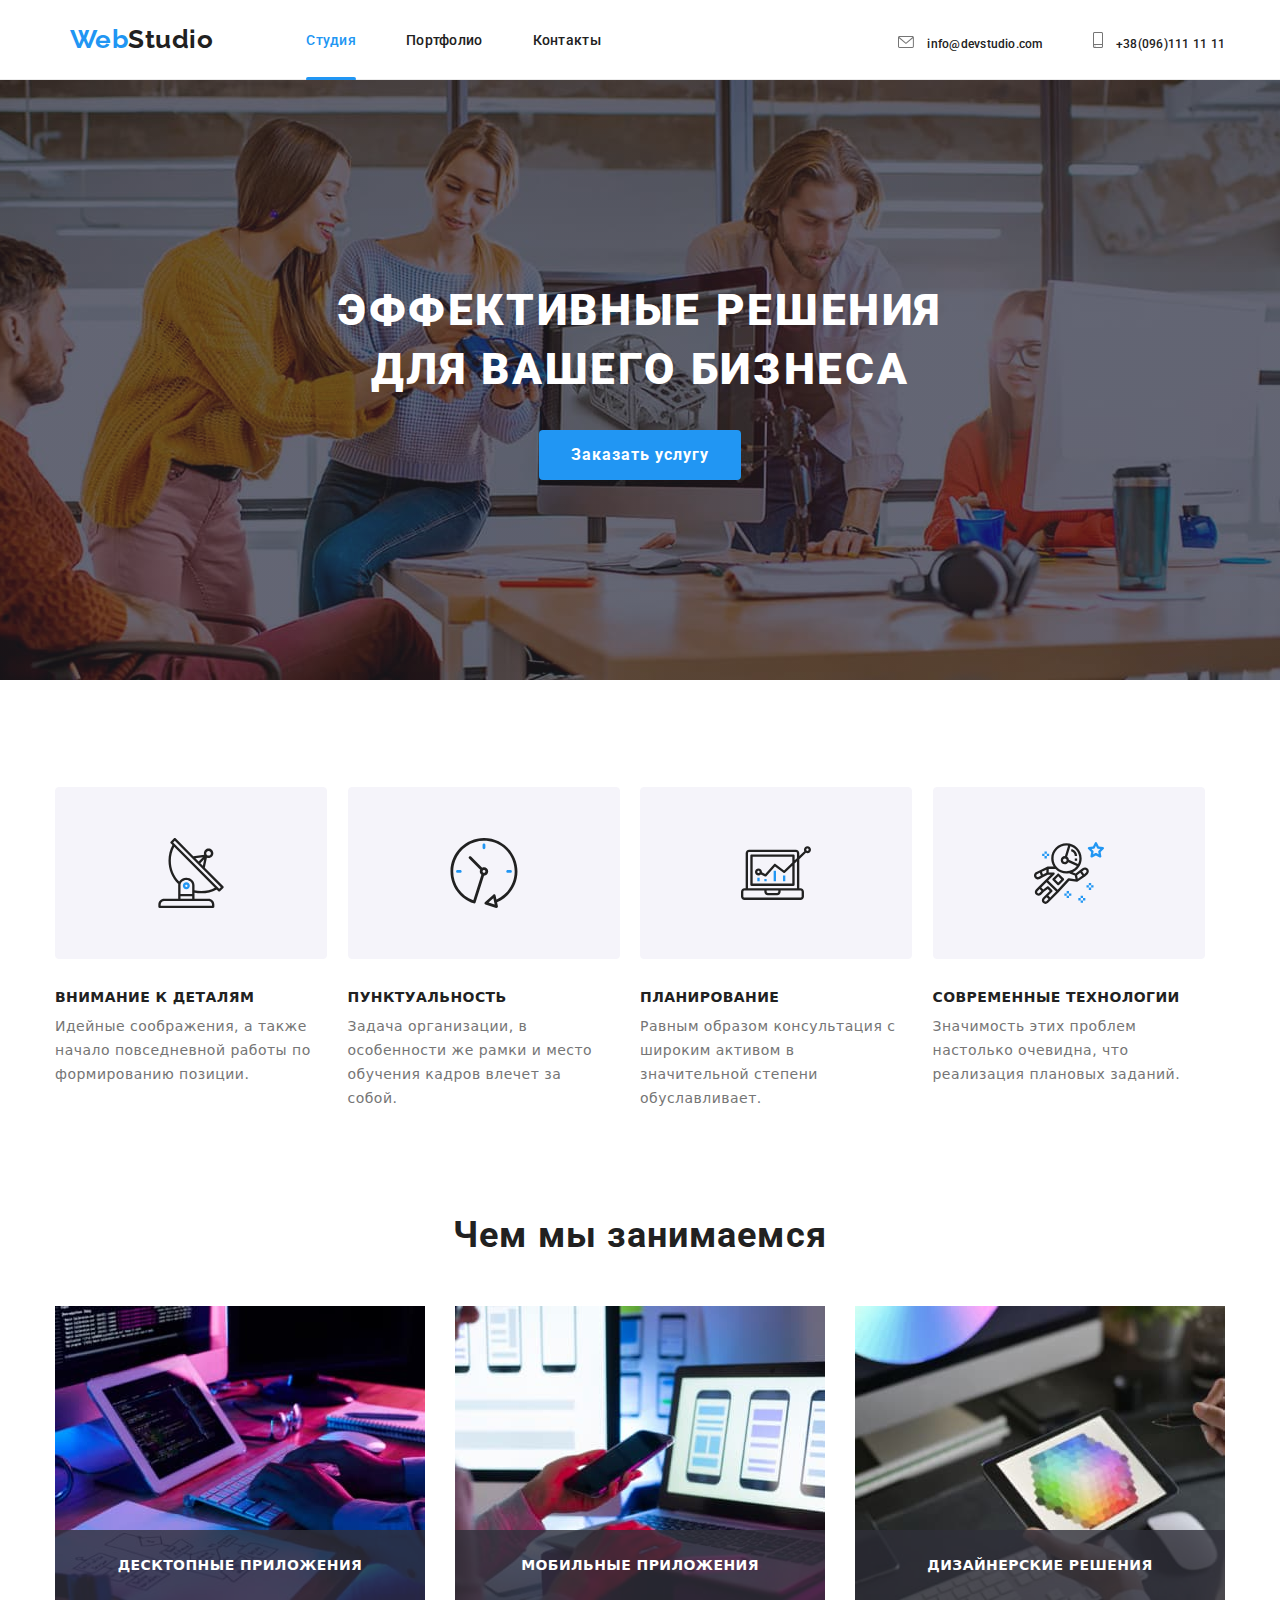
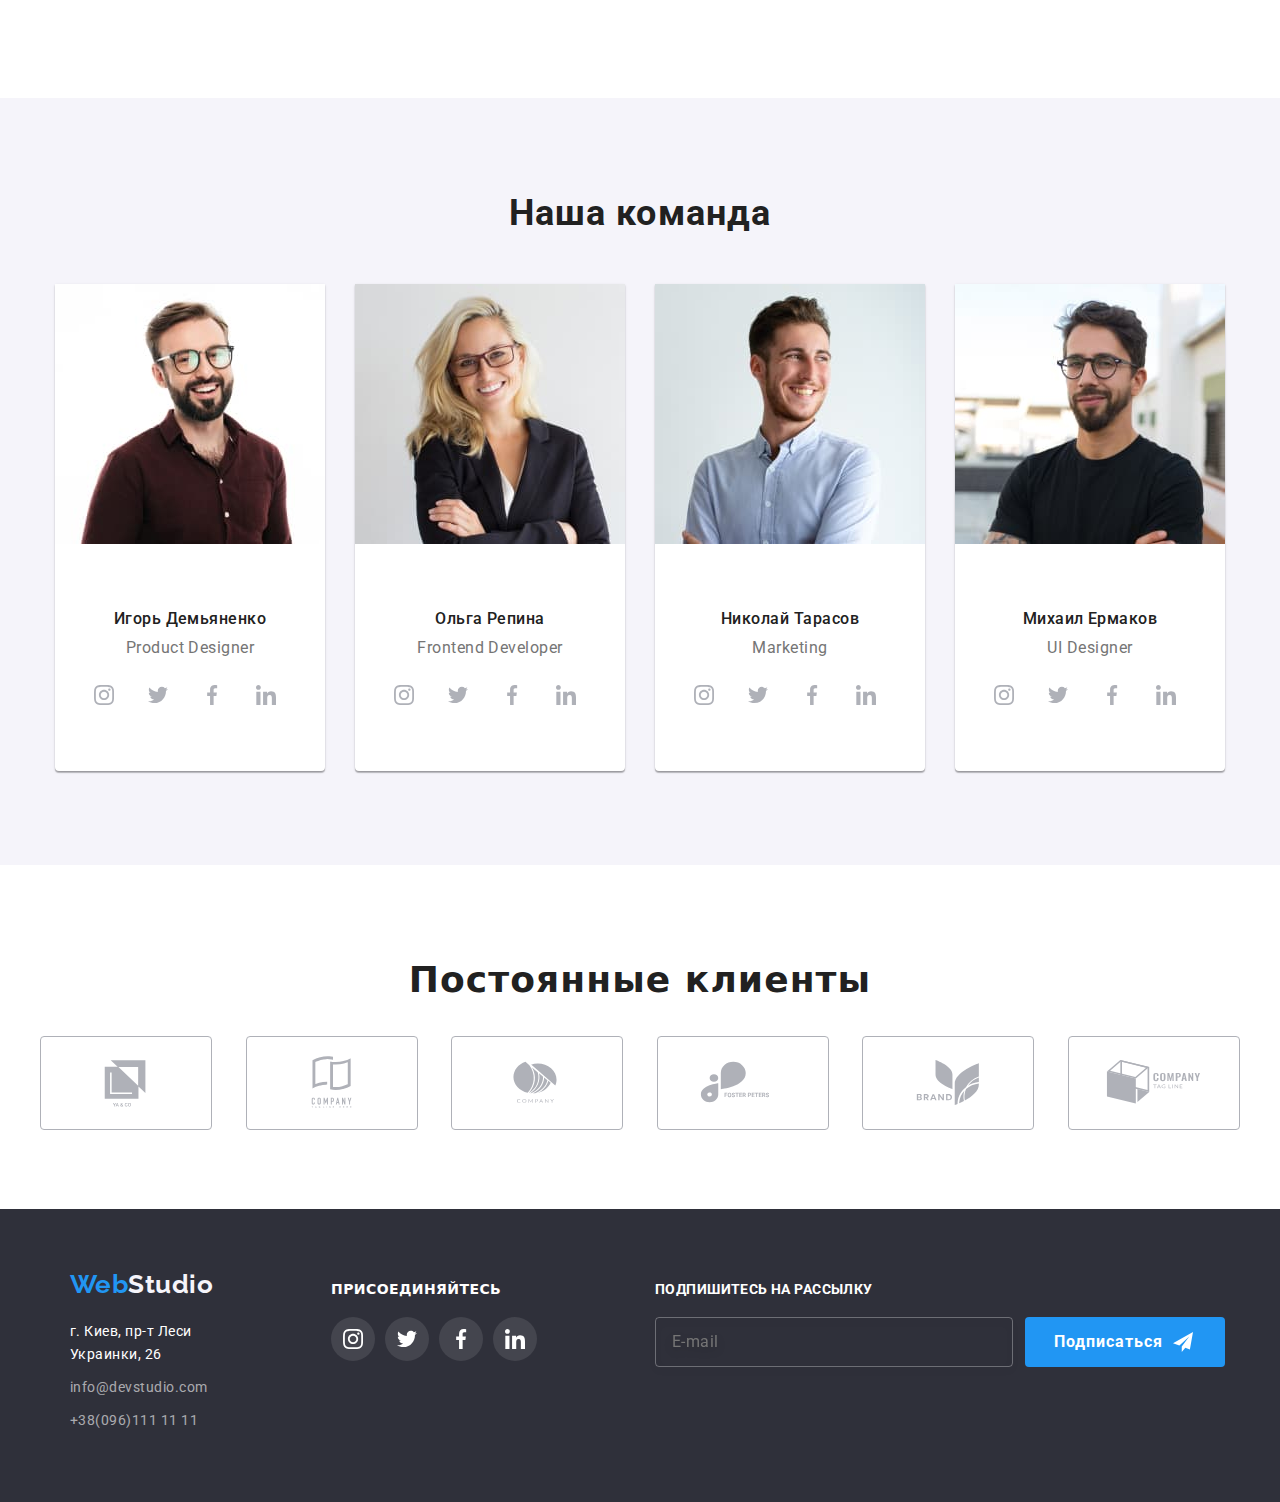
==== index.html @ 808a7646 "vse" ====
<!DOCTYPE html>
<html lang="en">

<head>
    <meta charset="UTF-8">
    <meta http-equiv="X-UA-Compatible" content="IE=edge">
    <meta name="viewport" content="width=device-width, initial-scale=1.0">
    <title>Студія</title>
    <link rel="stylesheet" href="./css/styles.min.css">
</head>
<body>

    <!--Шапка-->
    <header class="page-header">
        <div class="container">
            <div class="header-inner">
                <nav class="page-header__nav">
                  <div class="position">
                    <a href="" class="logo"><span class="logo-color">Web</span>Studio</a>
                    <button type="button"  class="button__logo" data-mobBtn>
                      <svg width="40" height="40" aria-label="mobile menu switch" >
                        <use  class="icon-menu" href="./images/sprite.svg#iconmenu_open " data-mob-open></use>
                        <use class="icon-cross" href="./images/sprite.svg#iconmenu_close" data-mob-close></use>
                      </svg>
                    </button>
                  </div>
                  <div class="page-header__menu" data-mob>
                    <ul class="page-header__list page-header__list--nav">
                        <li class="page-header__item page-header__item--nav">
                        <a class="page-header__link page-header__link--active" href="./index.html">Студия</a>
                        </li>
                        <li class="page-header__item page-header__item--nav">
                        <a class="page-header__link" href="./portfolio.html">Портфолио</a>
                        </li>
                        <li class="page-header__item page-header__item--nav">
                        <a class="page-header__link" href="">Контакты</a>
                        </li>
                    </ul>
                    <ul class="page-header__list page-header__list--contact ">
                    <li class="page-header__item page-header__item--contact">
                        <a href="mailto:info@devstudio.com" class="page-header__link page-header__link--mail">
                            <svg class="page-header__icon--mail">
                                <use href="./images/sprite.svg#iconenvelope"></use>
                            </svg>
                            info@devstudio.com
                        </a>
                    </li>
                    <li class="page-header__item page-header__item--contact">
                        <a href="tel:+380961111111" class="page-header__link page-header__link--tell">
                            <svg class="page-header__icon--tell">
                                <use href="./images/sprite.svg#iconsmartphone"></use>
                            </svg>
                            +38(096)111 11 11
                        </a>
                    </li>
                    </ul>
                    <ul class="page-header__list page-header__list--mobile">
                      <li class="page-header__item page-header__item--contact">
                        <a href="tel:+380961111111" class="page-header__link page-header__link--tell">
                          <svg class="page-header__icon--tell">
                            <use href="./images/sprite.svg#iconsmartphone"></use>
                          </svg>
                          +38(096)111 11 11
                        </a>
                      </li>
                      <li class="page-header__item page-header__item--contact">
                        <a href="mailto:info@devstudio.com" class="page-header__link page-header__link--mail">
                          <svg class="page-header__icon--mail">
                            <use href="./images/sprite.svg#iconenvelope"></use>
                          </svg>
                          info@devstudio.com
                        </a>
                      </li>
                      </ul>
                      <ul class="page-header__list-social">
                        <li class="page-header__item-social"> 
                         <a class="social-border" href="">Instagram</a></li>
                        <li class="page-header__item-social"> 
                          <a class="social-border" href="">Twitter</a></li>
                        <li class="page-header__item-social"> 
                          <a class="social-border" href="">Facebook</a></li>
                        <li class="page-header__item-social"> 
                          <a class="social-border" href="">LinkedIn</a></li>
                      </ul>
                    
                  </div>
                </nav>      
            </div>
        </div>
    </header>

    <main>

        <!--Заголовок-->
        <section class="hero__section">
            <div class="container">
                <h1 class="hero__title">Эффективные решения <br> для вашего бизнеса</h1>
                <button data-modal-open type="button" class="button primary-top" >Заказать услугу</button>
            </div>
            <!-- Модальне вікно -->
            <div class="backdrop is-hidden" data-modal>
                <div class="modal">
                    <div class="modal__inner">
                        <h2 class="modal__title title">Оставьте свои данные, мы вам перезвоним</h2>
                        <form action="#" name="form" autocomplete="off">
                            <div class="form__field">
                                <label class="form__lable" for="contact-name">Имя</label>
                                <input class="form__input" type="text" id="contact-name" autofocus placeholder=" "
                                    name="contact-name" required>
                                <svg class="form__icon" width="20px" height="20px">
                                    <use href="./images/sprite.svg#iconperson-black"></use>
                                </svg>
                            </div>
                            <div class="form__field">
                                <label class="form__lable" for="contact-tel">Телефон</label>
                                <input class="form__input" type="tel" id="contact-tel" placeholder=" "
                                    name="contact-tel">
                                    <svg class="form__icon" width="20px" height="20px">
                                        <use href="./images/sprite.svg#iconphone-black"></use>
                                    </svg>
                            </div>
                            <div class="form__field">
                                <label class="form__lable" for="contact-email">Почта</label>
                                <input class="form__input" type="email" id="contact-email"  placeholder=" "
                                    name="contact-email">
                                    <svg class="form__icon" width="20px" height="20px">
                                        <use href="./images/sprite.svg#iconemail-black"></use>
                                    </svg>
                            </div>
                         <div class="form-section">
                            <div class="form__field">
                                <label class="form__lable" for="form-textarea">Комментарий</label>
                                <textarea class="form__input form-textarea" name="form-coment" id="form-textarea"
                                    placeholder="Введите текст" cols="30" rows="10"></textarea>
                            </div>
                            <div class="form__field checkbox">
                                    <label class="form__lable--check">
                                        <input class="form__input--check visually" type="checkbox" name="policy" >
                                        <span class="form__check--box"></span>
                                            Соглашаюсь с рассылкой и принимаю
                                        <a href="" class="form__link "> Условия договора </a>
                                    </label>
                            </div>
                        <button class="button primary-top form__button" type="submit">
                            Отправить
                        </button>
                        </div>
                        </form>
                        </div>
                    <button data-modal-close class="close">
                        <svg class="close-icon" width="30px" height="30px">
                            <use href="./images/sprite.svg#iconclose"></use>
                        </svg>
                    </button>
                    </div>
                </div>         
        </section>

        <!--Особливості-->
        <section class="feature">
            <div class="container">
                <h2 class="feature__title">Особености</h2>
                <ul class="feature__list">
                    <li class="feature__item">
                        <div class="feature__icon">
                            <svg class="icon" width="70px" height="70px">
                                <use href="./images/sprite.svg#iconantenna"></use>
                            </svg>
                        </div>
                        <div class="specifics"></div>
                        <h3 class="feature__list--title">Внимание к деталям</h3>
                        <p class="feature__text">Идейные соображения, а также начало повседневной работы по формированию
                            позиции.</p>
                    </li>
                    <li class="feature__item">
                        <div class="feature__icon">
                            <svg width="70px" height="70px">
                                <use href="./images/sprite.svg#iconclock"></use>
                            </svg>
                        </div>
                        <div class="specifics"></div>
                        <h3 class="feature__list--title">Пунктуальность</h3>
                        <p class="feature__text">Задача организации, в особенности же рамки и место обучения кадров влечет за
                            собой.</p>
                    </li>
                    <li class="feature__item">
                        <div class="feature__icon">
                            <svg width="70px" height="70px">
                                <use href="./images/sprite.svg#icondiagram"></use>
                            </svg>
                        </div>
                        <div class="specifics"></div>
                        <h3 class="feature__list--title">Планирование</h3>
                        <p class="feature__text">Равным образом консультация с широким активом в значительной степени
                            обуславливает.</p>
                    </li>
                    <li class="feature__item">
                        <div class="feature__icon">
                            <svg width="70px" height="70px">
                                <use href="./images/sprite.svg#iconastronaut"></use>
                            </svg>
                        </div>
                        <div class="specifics"></div>
                        <h3 class="feature__list--title">Современные технологии</h3>
                        <p class="feature__text">Значимость этих проблем настолько очевидна, что реализация плановых заданий.
                        </p>
                    </li>
                </ul>
            </div>
        </section>

        <!--Чем ми занимаемся-->
        <section class="works">
            <div class="container">
                <h2 class="works__title">Чем мы занимаемся</h2>
                <ul class="works__list">
                    <li>
                        <a href="">
                        <img src="./images/laptop/computer.jpg" alt="комп'ютер" width="370"
                        srcset="./images/laptop/computer.jpg 1x, ./images/laptop/computer@2x.jpg 2x">
                        </a>
                        <div class="works__name">
                            <p>Десктопные приложения</p>
                        </div>
                    </li>
                    <li>
                        <a href="">
                        <img src="./images/laptop/mobile.jpg" alt="мобільний" width="370"
                        srcset="./images/laptop/mobile.jpg 1x, ./images/laptop/mobile@2x.jpg 2x">
                        </a>
                        <div class="works__name">
                            <p>Мобильные приложения</p>
                        </div>
                    </li>
                    <li>
                        <a href="">
                        <img src="./images/laptop/tablet.jpg" alt="планшет" width="370"
                        srcset="./images/laptop/tablet.jpg 1x, ./images/laptop/tablet@2x.jpg 2x">
                        </a>
                        <div class="works__name">
                            <p>Дизайнерские решения</p>
                        </div>
                    </li>
                </ul>
            </div>
        </section>

        <!--Наша команда-->
        <section class="comanda">
            <div class="container">
                <h2 class="comanda__title">Наша команда</h2>
                <ul class="comanda__list">
                    <li class="comanda__item">
                        <picture>
                          <source srcset="./images/laptop/igor.jpg 1x, ./images/laptop/igor@2x.jpg 2x" media="(min-width: 1200px)" />
                          <source srcset="./images/tablet/igor.jpg 1x, ./images/tablet/igor@2x.jpg 2x" media="(max-width: 1199px)" />
                          <source srcset="./images/mobile/igor.jpg 1x, ./images/mobile/igor@2x.jpg 2x" media="(max-width: 767px)" />
                          <img class="foto" src="./images/mobile/igor.jpg" alt="Игорь Демьяненко" />
                        </picture> 
                        <div class="name-container">
                            <h3 class="comanda__name">Игорь Демьяненко</h3>
                            <p class="p-name">Product Designer</p>
                            <ul class="social__list">
                                <li class="social__item">
                                    <a href="#" class="social__link">
                                        <svg class="social__icons" width="20px" height="20px">
                                            <use href="./images/sprite.svg#iconinstagram"></use>
                                        </svg>
                                      </a>
                                </li>
                                <li class="social__item">
                                    <a href="#" class="social__link">
                                        <svg class="social__icons" width="20px" height="20px">
                                            <use href="./images/sprite.svg#icontwitter"></use>
                                        </svg></a>
                                </li>
                                <li class="social__item">
                                    <a href="#" class="social__link">
                                        <svg class="social__icons" width="20px" height="20px">
                                            <use href="./images/sprite.svg#iconfacebook"></use>
                                        </svg></a>
                                </li>
                                <li class="social__item">
                                    <a href="#" class="social__link">
                                        <svg class="social__icons" width="20px" height="20px">
                                            <use href="./images/sprite.svg#iconlinkedin"></use>
                                        </svg></a>
                                </li>
                            </ul>
                        </div>
                    </li>
                    <li class="comanda__item">
                         <picture>
                          <source srcset="./images/laptop/olga.jpg 1x, ./images/laptop/olga@2x.jpg 2x" media="(min-width: 1200px)" />
                          <source srcset="./images/tablet/olga.jpg 1x, ./images/tablet/olga@2x.jpg 2x" media="(max-width: 1199px)" />
                          <source srcset="./images/mobile/olga.jpg 1x, ./images/mobile/olga@2x.jpg 2x" media="(max-width: 767px)" />
                          <img class="foto" src="./images/mobile/olga.jpg" alt="Ольга Репина" />
                        </picture>
                        <div class="name-container">
                            <h3 class="comanda__name">Ольга Репина</h3>
                            <p class="p-name">Frontend Developer</p>
                            <ul class="social__list">
                                <li class="social__item">
                                    <a href="#" class="social__link">
                                        <svg class="social__icons" width="20px" height="20px">
                                            <use href="./images/sprite.svg#iconinstagram"></use>
                                        </svg></a>
                                </li>
                                <li class="social__item">
                                    <a href="#" class="social__link">
                                        <svg class="social__icons" width="20px" height="20px">
                                            <use href="./images/sprite.svg#icontwitter"></use>
                                        </svg></a>
                                </li>
                                <li class="social__item">
                                    <a href="#" class="social__link">
                                        <svg class="social__icons" width="20px" height="20px">
                                            <use href="./images/sprite.svg#iconfacebook"></use>
                                        </svg></a>
                                </li>
                                <li class="social__item">
                                    <a href="#" class="social__link">
                                        <svg class="social__icons" width="20px" height="20px">
                                            <use href="./images/sprite.svg#iconlinkedin"></use>
                                        </svg></a>
                                </li>
                            </ul>
                        </div>
                    </li>
                    <li class="comanda__item">
                        <picture>
                          <source srcset="./images/laptop/nicholas.jpg 1x, ./images/laptop/nicholas@2x.jpg 2x" media="(min-width: 1200px)" />                    
                          <source srcset="./images/tablet/nicholas.jpg 1x, ./images/tablet/nicholas@2x.jpg 2x" media="(max-width: 1199px)" />
                          <source srcset="./images/mobile/nicholas.jpg 1x, ./images/mobile/nicholas@2x.jpg 2x" media="(max-width: 767px)" />
                          <img class="foto" src="./images/mobile/nicholas.jpg" alt="Николай Тарасов" />
                        </picture>
                        <div class="name-container">
                            <h3 class="comanda__name">Николай Тарасов</h3>
                            <p class="p-name">Marketing</p>
                            <ul class="social__list">
                                <li class="social__item">
                                    <a href="#" class="social__link">
                                        <svg class="social__icons" width="20px" height="20px">
                                            <use href="./images/sprite.svg#iconinstagram"></use>
                                        </svg></a>
                                </li>
                                <li class="social__item">
                                    <a href="#" class="social__link">
                                        <svg class="social__icons" width="20px" height="20px">
                                            <use href="./images/sprite.svg#icontwitter"></use>
                                        </svg></a>
                                </li>
                                <li class="social__item">
                                    <a href="#" class="social__link">
                                        <svg class="social__icons" width="20px" height="20px">
                                            <use href="./images/sprite.svg#iconfacebook"></use>
                                        </svg></a>
                                </li>
                                <li class="social__item">
                                    <a href="#" class="social__link">
                                        <svg class="social__icons" width="20px" height="20px">
                                            <use href="./images/sprite.svg#iconlinkedin"></use>
                                        </svg></a>
                                </li>
                            </ul>
                        </div>
                    </li>
                    <li class="comanda__item">
                        <picture>
                          <source srcset="./images/laptop/michael.jpg 1x, ./images/laptop/michael@2x.jpg 2x" media="(min-width: 1200px)" />
                          <source srcset="./images/tablet/michael.jpg 1x, ./images/tablet/michael@2x.jpg 2x" media="(max-width: 1199px)" />
                          <source srcset="./images/mobile/michael.jpg 1x, ./images/mobile/michael@2x.jpg 2x" media="(max-width: 767px)" />
                          <img class="foto" src="./images/mobile/michael.jpg" alt="Михаил Ермаков" />
                        </picture>
                        <div class="name-container">
                            <h3 class="comanda__name">Михаил Ермаков</h3>
                            <p class="p-name">UI Designer</p>
                            <ul class="social__list">
                                <li class="social__item">
                                    <a href="#" class="social__link">
                                        <svg class="social__icons" width="20px" height="20px">
                                            <use href="./images/sprite.svg#iconinstagram"></use>
                                        </svg></a>
                                </li>
                                <li class="social__item">
                                    <a href="#" class="social__link">
                                        <svg class="social__icons" width="20px" height="20px">
                                            <use href="./images/sprite.svg#icontwitter"></use>
                                        </svg></a>
                                </li>
                                <li class="social__item">
                                    <a href="#" class="social__link">
                                        <svg class="social__icons" width="20px" height="20px">
                                            <use href="./images/sprite.svg#iconfacebook"></use>
                                        </svg></a>
                                </li>
                                <li class="social__item">
                                    <a href="#" class="social__link">
                                        <svg class="social__icons" width="20px" height="20px">
                                            <use href="./images/sprite.svg#iconlinkedin"></use>
                                        </svg></a>
                                </li>
                            </ul>
                        </div>
                    </li>
                </ul>
            </div>
        </section>

        <!-- Постоянные клиенты -->
        <section class="customers">
            <div class="container">
                <h2 class="customers__title">Постоянные клиенты</h2>
                <ul class="box">
                    <li class="box__item">
                        <a href="#" class="box__link">
                            <svg class="box__icon" width="106px" height="60px">
                                <use href="./images/sprite.svg#iconLogo-YACO"></use>
                            </svg>
                        </a>
                    </li>
                    <li class="box__item">
                        <a href="#" class="box__link">
                            <svg class="box__icon" width="106px" height="60px">
                                <use href="./images/sprite.svg#iconLogo-tagline-here"></use>
                            </svg>
                        </a>
                    </li>
                    <li class="box__item">
                        <a href="#" class="box__link">
                            <svg class="box__icon" width="106px" height="60px">
                                <use href="./images/sprite.svg#iconLogo-company"></use>
                            </svg>
                        </a>
                    </li>
                    <li class="box__item">
                        <a href="#" class="box__link">
                            <svg class="box__icon" width="106px" height="60px">
                                <use href="./images/sprite.svg#iconLogo-foster"></use>
                            </svg>
                        </a>
                    </li>
                    <li class="box__item">
                        <a href="#" class="box__link">
                            <svg class="box__icon" width="106px" height="60px">
                                <use href="./images/sprite.svg#iconLogo-brand"></use>
                            </svg>
                        </a>
                    </li>
                    <li class="box__item">
                        <a href="#" class="box__link">
                            <svg class="box__icon" width="106px" height="60px">
                                <use href="./images/sprite.svg#iconLogo-box"></use>
                            </svg>
                        </a>
                    </li>
                </ul>
            </div>
        </section>

    </main>

    <!-- Підвал -->
    <footer class="footer">
        <div class="container footer__container">
            <!--address-->
            <div class="footer__pozition">
            <div class="footer__address">
                <a href="" class="footer__logo logotip"><span class="footer__logo--color ">Web</span>Studio</a>
                <div class="address">
                    <p class="info address__street">г. Киев, пр-т Леси Украинки, 26</p>
                    <p class="info address__contact">info@devstudio.com</p>
                    <p class="info address__contact">+38(096)111 11 11</p>
                </div>
            </div>
            <!-- social -->
            <div class="social">
                <h3 class="social__title">присоединяйтесь</h3>
                <ul class="social__list">
                    <li class="social__item">
                        <a href="#" class="social__link">
                            <svg class="social__icon" width="20px" height="20px">
                                <use href="./images/sprite.svg#iconinstagram"></use>
                            </svg>
                        </a>
                    </li>
                    <li class="social__item">
                        <a href="#" class="social__link">
                            <svg class="social__icon" width="20px" height="20px">
                                <use href="./images/sprite.svg#icontwitter"></use>
                            </svg>
                        </a>
                    </li>
                    <li class="social__item">
                        <a href="#" class="social__link">
                            <svg class="social__icon" width="20px" height="20px">
                                <use href="./images/sprite.svg#iconfacebook"></use>
                            </svg>
                        </a>
                    </li>
                    <li class="social__item">
                        <a href="#" class="social__link">
                            <svg class="social__icon" width="20px" height="20px">
                                <use href="./images/sprite.svg#iconlinkedin"></use>
                            </svg>
                        </a>
                    </li>
                </ul>
            </div>
            </div>
            <!-- activ -->
            <div class="activ-menu">
                <form class="subscription">
                    <label class="subscription__title" for="email" >Подпишитесь на рассылку</label>
                    <div class="subscription__mailing">
                        <input  class="subscription__input" id="email" type="Email" placeholder="E-mail">                   
                            <button class="button primary-top subscription__button" type="submit">
                                Подписаться
                                <svg class="subscription__icon" width="20px" height="20px">
                                <use href="./images/sprite.svg#iconicon-send"></use>
                                </svg>
                        </button>
                    </div>
                </form>
            </div>
        </div>
    </footer>
    <script src="./js/modal.js"></script>
    <script src="./js/mobile-menu.js"></script>
</body>

</html>
---- css/styles.min.css ----
@import"https://fonts.googleapis.com/css2?family=Raleway:wght@700&family=Roboto:wght@400;500;700;900&display=swap";:root{--primary-white-color: #ffffff;--title-text-color: #212121;--accent-color: #2196f3;--text-color: #757575;--background-color-wan: #2f303a;--backgroynd-color-two: #f5f4fa;--border-color: #ececec;--oformleni-color: #afb1b8}body{color:var(--title-text-color);font-family:Roboto,sans-serif;letter-spacing:.03em;margin:0;padding:0}ul{margin:0;padding:0;list-style-type:none}h1,h2,h3,h4,p{margin:0;padding:0}img{width:100%;height:auto;-o-object-fit:contain;object-fit:contain}.container{margin-right:auto;margin-left:auto;padding-left:15px;padding-right:15px;margin:0 auto}@media screen and (min-width: 480px){.container{width:450px}}@media screen and (min-width: 768px){.container{width:738px}}@media screen and (min-width: 1200px){.container{width:1170px}}.section{padding-bottom:94px}.section-title{font-family:"Roboto";font-weight:700;font-size:36px;line-height:42px;text-align:center;letter-spacing:.03em;color:var(--title-text-color)}/*! modern-normalize v1.1.0 | MIT License | https://github.com/sindresorhus/modern-normalize */html{line-height:1.15;-webkit-text-size-adjust:100%;-moz-tab-size:4;-o-tab-size:4;tab-size:4}body{margin:0;font-family:system-ui,-apple-system,"Segoe UI",Roboto,Helvetica,Arial,sans-serif,"Apple Color Emoji","Segoe UI Emoji"}hr{height:0;color:inherit}abbr[title]{-webkit-text-decoration:underline dotted;text-decoration:underline dotted}b,strong{font-weight:bolder}code,kbd,samp,pre{font-family:ui-monospace,SFMono-Regular,Consolas,"Liberation Mono",Menlo,monospace;font-size:1em}small{font-size:80%}sub,sup{font-size:75%;line-height:0;position:relative;vertical-align:baseline}sub{bottom:-0.25em}sup{top:-0.5em}table{text-indent:0;border-color:inherit}button,input,optgroup,select,textarea{font-family:inherit;font-size:100%;line-height:1.15;margin:0}button,select{text-transform:none}button,[type=button],[type=reset],[type=submit]{-webkit-appearance:button}::-moz-focus-inner{border-style:none;padding:0}:-moz-focusring{outline:1px dotted ButtonText}:-moz-ui-invalid{box-shadow:none}legend{padding:0}progress{vertical-align:baseline}::-webkit-inner-spin-button,::-webkit-outer-spin-button{height:auto}[type=search]{-webkit-appearance:textfield;outline-offset:-2px}::-webkit-search-decoration{-webkit-appearance:none}::-webkit-file-upload-button{-webkit-appearance:button;font:inherit}summary{display:list-item}.page-header{background:var(--primary-white-color);border-bottom:1px solid var(--border-color);position:relative}.header-inner{display:block}@media screen and (max-width: 767px){.page-header__nav{display:block}}@media screen and (min-width: 768px){.page-header__nav{display:-webkit-box;display:-ms-flexbox;display:flex}}.logo{text-decoration:none;font-family:Raleway,sans-serif;color:var(--title-text-color);font-weight:700;line-height:1.17}@media screen and (min-width: 768px)and (max-width: 1199px){.logo{padding:26px 0}}@media screen and (max-width: 1199px){.logo{font-size:24px}}@media screen and (min-width: 1200px){.logo{display:-webkit-box;display:-ms-flexbox;display:flex;font-size:26px;padding:24px 0 25px 15px}}.logo-color{color:var(--accent-color)}.button__logo{display:-webkit-inline-box;display:-ms-inline-flexbox;display:inline-flex;margin:0;padding:0;border:none;background-color:rgba(0,0,0,0);padding:10px 0;z-index:50}@media screen and (min-width: 768px){.button__logo{display:none}}.page-header__link{color:var(--text-color);text-decoration:none;color:var(--title-text-color);font-family:"Roboto";font-weight:500;font-size:14px;line-height:1.14;letter-spacing:.02em;text-decoration:none;-webkit-transition:color 250ms cubic-bezier(0.4, 0, 0.2, 1);transition:color 250ms cubic-bezier(0.4, 0, 0.2, 1)}@media screen and (max-width: 767px){.page-header__link{font-size:40px;line-height:1.175}}@media screen and (min-width: 1200px){.page-header__link{font-size:14px;line-height:1.17}}.page-header__link:hover{color:var(--accent-color);-webkit-transition:color 250ms cubic-bezier(0.4, 0, 0.2, 1);transition:color 250ms cubic-bezier(0.4, 0, 0.2, 1)}.page-header__link:focus{color:var(--accent-color);outline:1px solid var(--accent-color);-webkit-transition:color 250ms cubic-bezier(0.4, 0, 0.2, 1);transition:color 250ms cubic-bezier(0.4, 0, 0.2, 1)}@media screen and (min-width: 768px){.page-header__link--mail,.page-header__link--tell{font-size:12px;line-height:1.16}}.page-header__link:focus .page-header__icon--tell{fill:var(--accent-color);-webkit-transition:fill 250ms cubic-bezier(0.4, 0, 0.2, 1);transition:fill 250ms cubic-bezier(0.4, 0, 0.2, 1)}.button__logo .icon-cross{display:none}.button__logo.is-open .icon-cross{display:block}.button__logo .icon-menu{display:block}.button__logo.is-open .icon-menu{display:none}.button__logo:hover:focus .icon-menu{fill:#2196f3}.button__logo:hover:focus .icon-cross{fill:#2196f3}@media screen and (max-width: 767px){.page-header__link--mail{font-size:24px;line-height:1.166}}@media screen and (max-width: 767px){.page-header__link--tell{font-size:34px;line-height:1.176;padding-bottom:32px}}@media screen and (min-width: 1200px){.page-header__link--tell{font-size:12px;line-height:1.16}}.page-header__list{display:-webkit-box;display:-ms-flexbox;display:flex;font-family:"Roboto";font-weight:500;font-size:14px;line-height:1.14;text-decoration:none}@media screen and (max-width: 767px){.page-header__list{display:block;text-align:left}}@media screen and (max-width: 767px){.page-header__item--nav:not(:last-child){margin-bottom:32px}}@media screen and (min-width: 768px){.page-header__item--nav:not(:last-child){margin-left:0;margin-right:50px}}@media screen and (max-width: 767px){.page-header__item--contact:not(:last-child){font-size:34px;line-height:40px;margin-bottom:1.17;padding-bottom:32px}}@media screen and (min-width: 768px)and (max-width: 1199px){.page-header__item--contact:not(:last-child){margin-bottom:10px}}@media screen and (min-width: 1200px){.page-header__item--contact:not(:last-child){margin-left:0;margin-right:50px}}.position{display:-webkit-box;display:-ms-flexbox;display:flex;-webkit-box-align:center;-ms-flex-align:center;align-items:center;-webkit-box-pack:justify;-ms-flex-pack:justify;justify-content:space-between}@media screen and (max-width: 767px){.page-header__menu{display:none}}@media screen and (min-width: 768px){.page-header__menu{width:100%;display:-webkit-box;display:-ms-flexbox;display:flex;-webkit-box-pack:justify;-ms-flex-pack:justify;justify-content:space-between}}.page-header__menu.is-hidden{display:block}@media screen and (max-width: 767px){.page-header__menu.is-hidden{position:absolute;top:0;left:0;width:100%;background-color:#fff;text-align:center;display:block;z-index:30}}@media screen and (min-width: 768px){.page-header__menu.is-hidden{display:-webkit-box;display:-ms-flexbox;display:flex;-webkit-box-align:center;-ms-flex-align:center;align-items:center;-webkit-box-pack:justify;-ms-flex-pack:justify;justify-content:space-between}}@media screen and (max-width: 767px){.page-header__list--nav{padding:48px 0 302px 40px}}@media screen and (min-width: 768px)and (max-width: 1199px){.page-header__list--nav{margin-left:88px;padding-top:32px}}@media screen and (min-width: 1200px){.page-header__list--nav{margin-left:93px;padding-top:32px}}.page-header__list--contact{position:relative}@media screen and (max-width: 767px){.page-header__list--contact{display:none}}@media screen and (min-width: 768px)and (max-width: 1199px){.page-header__list--contact{display:block;padding-top:21px}}@media screen and (min-width: 1200px){.page-header__list--contact{display:-webkit-inline-box;display:-ms-inline-flexbox;display:inline-flex;-webkit-box-pack:end;-ms-flex-pack:end;justify-content:flex-end;-webkit-box-align:baseline;-ms-flex-align:baseline;align-items:baseline;padding-top:32px}}.page-header__list--mobile{padding:0 0 64px 40px}@media screen and (min-width: 768px){.page-header__list--mobile{display:none}}.page-header__link--active{position:relative;color:var(--accent-color)}@media screen and (min-width: 768px){.page-header__link--active::after{display:block;position:absolute;content:"";top:45px;width:100%;height:4px;border-radius:2px;background-color:var(--accent-color);-webkit-transition:background-color 250ms cubic-bezier(0.4, 0, 0.2, 1);transition:background-color 250ms cubic-bezier(0.4, 0, 0.2, 1)}}@media screen and (max-width: 767px){.page-header__icon--mail{display:none}}@media screen and (min-width: 768px){.page-header__icon--mail{width:16px;height:12px;margin-right:10px}}@media screen and (max-width: 767px){.page-header__icon--tell{display:none}}@media screen and (min-width: 768px){.page-header__icon--tell{width:10px;height:16px;margin-right:10px}}.page-header__item{color:var(--background-color-wan);-webkit-box-pack:space-evenly;-ms-flex-pack:space-evenly;justify-content:space-evenly;fill:var(--text-color);-webkit-transition:fill 250ms cubic-bezier(0.4, 0, 0.2, 1);transition:fill 250ms cubic-bezier(0.4, 0, 0.2, 1)}.page-header__item:hover,.page-header__item:focus{fill:var(--accent-color);-webkit-transition:fill 250ms cubic-bezier(0.4, 0, 0.2, 1);transition:fill 250ms cubic-bezier(0.4, 0, 0.2, 1)}.button{color:#757575;font-family:Roboto,sans-serif;font-weight:500;font-size:14px;line-height:1.63;letter-spacing:.03em;text-decoration:none;-webkit-transition:color 250ms cubic-bezier(0.4, 0, 0.2, 1);transition:color 250ms cubic-bezier(0.4, 0, 0.2, 1);padding:10px 32px 10px 32px}.button:hover{color:var(--accent-color);-webkit-transition:color 250ms cubic-bezier(0.4, 0, 0.2, 1);transition:color 250ms cubic-bezier(0.4, 0, 0.2, 1)}.button.primary-top{color:var(--primary-white-color);background-color:var(--accent-color);border:none;border-radius:4px;font-weight:700;font-size:16px;line-height:1.88;letter-spacing:.06em}.button.primary-top:hover{-webkit-box-shadow:0px 4px 4px rgba(0,0,0,.15);box-shadow:0px 4px 4px rgba(0,0,0,.15);-webkit-transition:-webkit-box-shadow 250ms cubic-bezier(0.4, 0, 0.2, 1);transition:-webkit-box-shadow 250ms cubic-bezier(0.4, 0, 0.2, 1);transition:box-shadow 250ms cubic-bezier(0.4, 0, 0.2, 1);transition:box-shadow 250ms cubic-bezier(0.4, 0, 0.2, 1), -webkit-box-shadow 250ms cubic-bezier(0.4, 0, 0.2, 1)}.page-header__list-social{font-family:"Roboto";font-style:normal;font-weight:500;font-size:18px;line-height:1.22;letter-spacing:.02em;display:-webkit-box;display:-ms-flexbox;display:flex;padding-left:40px;padding-bottom:48px}@media screen and (min-width: 768px){.page-header__list-social{display:none}}.page-header__item-social{padding-right:10px}.social-border{color:#2196f3;text-decoration:none}.page-header__item-social:nth-last-child(n+2) .social-border{padding-right:10px;border-right:1px solid rgba(33,33,33,.2)}.hero__section{max-width:1600px;height:600px;margin-left:auto;margin-right:auto;background-size:cover;background-position:center;background-repeat:no-repeat;display:-webkit-box;display:-ms-flexbox;display:flex;-webkit-box-align:center;-ms-flex-align:center;align-items:center;text-align:center;position:relative}@media screen and (min-width: 1200px){.hero__section{background-image:-webkit-gradient(linear, left top, right top, from(rgba(47, 48, 58, 0.4)), to(rgba(47, 48, 58, 0.4))),url("../images/laptop/header-img.jpg");background-image:linear-gradient(to right, rgba(47, 48, 58, 0.4), rgba(47, 48, 58, 0.4)),url("../images/laptop/header-img.jpg")}}@media screen and (min-width: 1200px)and (min-device-pixel-ratio: 2),screen and (min-width: 1200px)and (-webkit-min-device-pixel-ratio: 2),screen and (min-width: 1200px)and (min-resolution: 192dpi),screen and (min-width: 1200px)and (min-resolution: 2dppx){.hero__section{background-image:-webkit-gradient(linear, left top, right top, from(rgba(47, 48, 58, 0.4)), to(rgba(47, 48, 58, 0.4))),url("../images/laptop/header-img@2x.jpg");background-image:linear-gradient(to right, rgba(47, 48, 58, 0.4), rgba(47, 48, 58, 0.4)),url("../images/laptop/header-img@2x.jpg")}}@media screen and (max-width: 1199px){.hero__section{background-image:-webkit-gradient(linear, left top, right top, from(rgba(47, 48, 58, 0.4)), to(rgba(47, 48, 58, 0.4))),url("../images/tablet/Header-img.jpg");background-image:linear-gradient(to right, rgba(47, 48, 58, 0.4), rgba(47, 48, 58, 0.4)),url("../images/tablet/Header-img.jpg")}}@media screen and (max-width: 1199px)and (min-device-pixel-ratio: 2),screen and (max-width: 1199px)and (-webkit-min-device-pixel-ratio: 2),screen and (max-width: 1199px)and (min-resolution: 192dpi),screen and (max-width: 1199px)and (min-resolution: 2dppx){.hero__section{background-image:-webkit-gradient(linear, left top, right top, from(rgba(47, 48, 58, 0.4)), to(rgba(47, 48, 58, 0.4))),url("../images/tablet/Header-img@2x.jpg");background-image:linear-gradient(to right, rgba(47, 48, 58, 0.4), rgba(47, 48, 58, 0.4)),url("../images/tablet/Header-img@2x.jpg")}}@media screen and (max-width: 767px){.hero__section{background-image:-webkit-gradient(linear, left top, right top, from(rgba(47, 48, 58, 0.4)), to(rgba(47, 48, 58, 0.4))),url("../images/mobile/Header-img.jpg");background-image:linear-gradient(to right, rgba(47, 48, 58, 0.4), rgba(47, 48, 58, 0.4)),url("../images/mobile/Header-img.jpg")}}@media screen and (max-width: 767px)and (min-device-pixel-ratio: 2),screen and (max-width: 767px)and (-webkit-min-device-pixel-ratio: 2),screen and (max-width: 767px)and (min-resolution: 192dpi),screen and (max-width: 767px)and (min-resolution: 2dppx){.hero__section{background-image:-webkit-gradient(linear, left top, right top, from(rgba(47, 48, 58, 0.4)), to(rgba(47, 48, 58, 0.4))),url("../images/mobile/Header-img@2x.jpg");background-image:linear-gradient(to right, rgba(47, 48, 58, 0.4), rgba(47, 48, 58, 0.4)),url("../images/mobile/Header-img@2x.jpg")}}.hero__title{color:var(--primary-white-color);font-family:Roboto;font-weight:900;font-size:44px;line-height:1.36;text-align:center;letter-spacing:.06em;text-transform:uppercase;margin-bottom:30px}@media screen and (max-width: 1199px){.backdrop{position:fixed;top:0;left:0;width:100%;height:100%;padding:30px 15px;overflow-y:scroll}}@media screen and (min-width: 1200px){.backdrop{position:fixed;top:0;left:0;width:100%;height:100%;background:rgba(0,0,0,.2);padding:50px 30px;overflow-y:scroll}}.backdrop.is-hidden{opacity:0;pointer-events:none}.modal{-webkit-transform:translate(-50%, -50%);transform:translate(-50%, -50%);border-radius:14px;background-color:var(--primary-white-color);padding:40px 40px 0}@media screen and (max-width: 520px){.modal{margin-top:93px;position:fixed;top:45%;left:46%;min-width:75%;margin:93px 15px 50px 15px}}@media screen and (min-width: 521px)and (max-width: 1199px){.modal{margin-top:93px;position:fixed;top:45%;left:46%;width:370px;margin:93px 15px 50px 15px}}@media screen and (min-width: 1200px){.modal{margin-top:203px;position:absolute;top:75%;left:50%;min-width:528px}}@media screen and (max-width: 1200px){.feature{padding-top:30px;padding-bottom:30px}}@media screen and (min-width: 1200px){.feature{padding-top:94px;padding-bottom:94px}}.feature__title{visibility:hidden;margin-bottom:-30px}@media screen and (min-width: 480px){.feature__list{display:block}}@media screen and (min-width: 768px){.feature__list{display:-webkit-box;display:-ms-flexbox;display:flex;-ms-flex-wrap:wrap;flex-wrap:wrap;margin:-15px}}@media screen and (min-width: 1200px){.feature__list{display:-webkit-box;display:-ms-flexbox;display:flex;-ms-flex-wrap:wrap;flex-wrap:wrap;margin:-15px}}.feature__list--title{font-weight:700;font-size:14px;line-height:16px;letter-spacing:.03em;text-transform:uppercase;color:var(--title-text-color)}@media screen and (max-width: 767px){.feature__list--title{text-align:center}}@media screen and (max-width: 767px){.feature__item{padding-bottom:30px}}@media screen and (min-width: 768px){.feature__item{width:calc((100% - 90px)/2);margin:15px}}@media screen and (min-width: 1200px){.feature__item{width:calc((100% - 150px)/4);margin:15px}}.specifics{padding-top:30px}.feature__icon{background:var(--backgroynd-color-two);border:1px solid var(--backgroynd-color-two);border-radius:4px;display:-webkit-box;display:-ms-flexbox;display:flex;-webkit-box-align:center;-ms-flex-align:center;align-items:center;-webkit-box-pack:center;-ms-flex-pack:center;justify-content:center;-webkit-transition:border 250ms cubic-bezier(0.4, 0, 0.2, 1);transition:border 250ms cubic-bezier(0.4, 0, 0.2, 1)}.feature__icon:hover,.feature__icon:focus{border-color:var(--accent-color);-webkit-transition:border 250ms cubic-bezier(0.4, 0, 0.2, 1);transition:border 250ms cubic-bezier(0.4, 0, 0.2, 1)}@media screen and (min-width: 480px){.feature__icon{padding-top:25px;padding-bottom:25px}}@media screen and (min-width: 768px){.feature__icon{padding-top:25px;padding-bottom:25px}}@media screen and (min-width: 1200px){.feature__icon{width:270px;height:120px}}.feature__text{padding-top:10px;margin-bottom:9px;font-weight:400;font-size:14px;line-height:1.71;color:var(--text-color);text-transform:none}@media screen and (min-width: 1200px){.works{padding-bottom:94px;text-align:center}}@media screen and (max-width: 1199px){.works{display:none}}.works__title{margin-bottom:50px;font-family:"Roboto";font-weight:700;font-size:36px;line-height:42px;text-align:center;letter-spacing:.03em;color:var(--title-text-color)}.works__list{-webkit-box-align:center;-ms-flex-align:center;align-items:center;-webkit-box-pack:justify;-ms-flex-pack:justify;justify-content:space-between;display:-webkit-box;display:-ms-flexbox;display:flex;position:relative;z-index:-1}.works__name{position:absolute;width:370px;height:70px;top:224px;background:rgba(47,48,58,.8)}.works__name p{padding:27px 0;font-weight:700;font-size:14px;line-height:16px;text-align:center;letter-spacing:.03em;text-transform:uppercase;color:var(--primary-white-color)}.comanda{background-color:var(--backgroynd-color-two)}@media screen and (max-width: 1200px){.comanda{padding-top:60px;padding-bottom:60px}}@media screen and (min-width: 1200px){.comanda{padding-top:94px;padding-bottom:94px}}.comanda__title{margin-bottom:50px;font-family:"Roboto";font-weight:700;font-size:36px;line-height:42px;text-align:center;letter-spacing:.03em;color:var(--title-text-color)}@media screen and (min-width: 480px){.comanda__list{display:block}}@media screen and (min-width: 768px){.comanda__list{display:-webkit-box;display:-ms-flexbox;display:flex;-ms-flex-wrap:wrap;flex-wrap:wrap;margin:-15px}}@media screen and (min-width: 1200px){.comanda__list{display:-webkit-box;display:-ms-flexbox;display:flex;-ms-flex-wrap:wrap;flex-wrap:wrap;margin:-15px}}.comanda__item{text-align:center;background:var(--primary-white-color);-webkit-box-shadow:0px 1px 3px rgba(0,0,0,.12),0px 1px 1px rgba(0,0,0,.14),0px 2px 1px rgba(0,0,0,.2);box-shadow:0px 1px 3px rgba(0,0,0,.12),0px 1px 1px rgba(0,0,0,.14),0px 2px 1px rgba(0,0,0,.2);border-radius:0px 0px 4px 4px}@media screen and (max-width: 767px){.comanda__item:not(:last-child){margin-bottom:30px}}@media screen and (min-width: 768px){.comanda__item{width:calc((100% - 60px)/2);margin:15px}}@media screen and (min-width: 1200px){.comanda__item{width:calc((100% - 120px)/4);margin:15px}}@media screen and (max-width: 767px){.name-container{padding:30px 0 24px 0}}@media screen and (min-width: 1200px){.name-container{padding:30px 0}}.comanda__name{font-family:"Roboto";font-weight:500;font-size:16px;line-height:1.19;margin-bottom:10px;color:var(--title-text-color)}@media screen and (min-width: 768px){.comanda__name{padding-top:30px}}.p-name{font-family:"Roboto";font-weight:400;font-size:16px;line-height:1.19;color:var(--text-color);padding-bottom:16px}.social__icons{fill:var(--oformleni-color)}@media screen and (max-width: 1200px){.customers{padding-top:60px;padding-bottom:60px}}@media screen and (min-width: 1200px){.customers{padding-top:94px;padding-bottom:94px}}.customers__title{margin-bottom:50px;font-weight:700;font-size:36px;line-height:42px;text-align:center;letter-spacing:.03em;color:var(--title-text-color)}.box{display:-webkit-box;display:-ms-flexbox;display:flex;-webkit-box-align:center;-ms-flex-align:center;align-items:center;-webkit-box-pack:justify;-ms-flex-pack:justify;justify-content:space-between;-ms-flex-wrap:wrap;flex-wrap:wrap;margin:-15px}@media screen and (max-width: 767px){.box__item{width:calc((100% - 60px)/2);margin:15px}}@media screen and (min-width: 768px)and (max-width: 1199px){.box__item{width:calc((100% - 90px)/3);margin:15px}}.box__link{display:-webkit-inline-box;display:-ms-inline-flexbox;display:inline-flex;-webkit-box-align:center;-ms-flex-align:center;align-items:center;-webkit-box-pack:center;-ms-flex-pack:center;justify-content:center;width:170px;height:92px;border:1px solid var(--oformleni-color);border-radius:4px;-webkit-transition:border 250ms cubic-bezier(0.4, 0, 0.2, 1);transition:border 250ms cubic-bezier(0.4, 0, 0.2, 1)}.box__link:focus,.box__link:hover{border:1px solid #2196f3;outline:0px solid var(--accent-color);-webkit-transition:border 250ms cubic-bezier(0.4, 0, 0.2, 1);transition:border 250ms cubic-bezier(0.4, 0, 0.2, 1)}@media screen and (max-width: 1199px){.box__link{width:100%}}.box__icon{fill:var(--oformleni-color);-webkit-transition:fill 250ms cubic-bezier(0.4, 0, 0.2, 1);transition:fill 250ms cubic-bezier(0.4, 0, 0.2, 1)}.box__icon:focus,.box__icon:hover{fill:var(--accent-color);-webkit-transition:fill 250ms cubic-bezier(0.4, 0, 0.2, 1);transition:fill 250ms cubic-bezier(0.4, 0, 0.2, 1)}.footer{background-color:var(--background-color-wan);padding-top:60px;padding-bottom:60px}.logotip{text-decoration:none;font-family:Raleway,sans-serif;font-weight:700;font-size:26px;line-height:1.19;color:var(--title-text-color)}@media screen and (min-width: 1200px){.logotip{display:-webkit-box;display:-ms-flexbox;display:flex}}.footer__logo--color{color:var(--accent-color)}.footer__logo{color:var(--backgroynd-color-two)}@media screen and (min-width: 767px){.footer__pozition{padding-left:15px;padding-right:15px;display:-webkit-box;display:-ms-flexbox;display:flex;-webkit-box-pack:justify;-ms-flex-pack:justify;justify-content:space-between}}.footer__address{color:var(--primary-white-color);display:block}@media screen and (max-width: 767px){.footer__address{text-align:center}}.address{padding-top:20px}.info{margin-bottom:9px;font-family:Roboto,sans-serif;font-weight:400;font-size:14px;line-height:1.71;color:var(--text-color)}.address__street{color:var(--primary-white-color)}.address__contact{color:rgba(255,255,255,.6)}.logo-link{-webkit-box-align:center;-ms-flex-align:center;align-items:center}@media screen and (max-width: 767px){.footer__container{display:block}}@media screen and (min-width: 768px){.footer__container{display:block}}@media screen and (min-width: 1200px){.footer__container{display:-webkit-box;display:-ms-flexbox;display:flex}}@media screen and (max-width: 767px){.social{margin-top:60px}}@media screen and (min-width: 768px)and (max-width: 1199px){.social{margin-top:5px}}@media screen and (min-width: 1200px){.social{padding-left:70px}}.social__title{color:var(--primary-white-color);font-weight:700;font-size:14px;line-height:16px;letter-spacing:.03em;text-transform:uppercase;padding-bottom:20px}@media screen and (max-width: 1199px){.social__title{display:block;text-align:center}}@media screen and (min-width: 1200px){.social__title{padding-top:12px}}.social__list{display:-webkit-box;display:-ms-flexbox;display:flex}@media screen and (min-width: 768px){.social__list{padding-bottom:24px}}@media screen and (max-width: 1199px){.social__list{display:-webkit-box;display:-ms-flexbox;display:flex;-webkit-box-align:center;-ms-flex-align:center;align-items:center;-webkit-box-pack:center;-ms-flex-pack:center;justify-content:center}}@media screen and (min-width: 1200px){.social__list{display:-webkit-box;display:-ms-flexbox;display:flex;-webkit-box-pack:center;-ms-flex-pack:center;justify-content:center}}@media screen and (min-width: 480px){.social__item{display:block;text-align:center}}@media screen and (min-width: 1200px){.social__item{display:-webkit-box;display:-ms-flexbox;display:flex;-webkit-box-pack:center;-ms-flex-pack:center;justify-content:center;padding-right:10px}}.social__link{display:-webkit-inline-box;display:-ms-inline-flexbox;display:inline-flex;-webkit-box-align:center;-ms-flex-align:center;align-items:center;-webkit-box-pack:center;-ms-flex-pack:center;justify-content:center;width:44px;height:44px;border-radius:50%;background:rgba(255,255,255,.1);-webkit-transition:background 250ms cubic-bezier(0.4, 0, 0.2, 1);transition:background 250ms cubic-bezier(0.4, 0, 0.2, 1)}.social__link:hover,.social__link:focus{background:var(--accent-color);outline:0;-webkit-transition:background 250ms cubic-bezier(0.4, 0, 0.2, 1);transition:background 250ms cubic-bezier(0.4, 0, 0.2, 1)}.social__link:hover .social__icons,.social__link:focus .social__icons{fill:var(--primary-white-color);-webkit-transition:fill 250ms cubic-bezier(0.4, 0, 0.2, 1);transition:fill 250ms cubic-bezier(0.4, 0, 0.2, 1)}.social__link:hover .social-icon-comand,.social__link:focus .social-icon-comand{fill:var(--primary-white-color);-webkit-transition:fill 250ms cubic-bezier(0.4, 0, 0.2, 1);transition:fill 250ms cubic-bezier(0.4, 0, 0.2, 1)}.social__icon{fill:var(--primary-white-color)}@media screen and (max-width: 1199px){.activ-menu{padding-top:60px;margin-right:auto;margin-left:auto}}@media scren and (min-width: 768px){.activ-menu{display:block}}@media screen and (min-width: 1200px){.activ-menu{padding-top:12px;padding-left:93px}}.subscription__title{font-family:"Roboto";font-style:normal;font-weight:700;font-size:14px;line-height:16px;letter-spacing:.03em;text-transform:uppercase;color:#fff}@media screen and (max-width: 1199px){.subscription__title{display:block;text-align:center;padding-bottom:20px}}@media screen and (min-width: 1200px){.subscription__title{display:block;padding-bottom:20px}}@media screen and (min-width: 1200px){.subscription__mailing{display:-webkit-box;display:-ms-flexbox;display:flex}}.subscription__input{height:50px;background-color:rgba(255,255,255,0);border:1px solid rgba(255,255,255,.3);-webkit-box-sizing:border-box;box-sizing:border-box;-webkit-filter:drop-shadow(0px 4px 4px rgba(0, 0, 0, 0.15));filter:drop-shadow(0px 4px 4px rgba(0, 0, 0, 0.15));border-radius:4px;font-family:"Roboto";font-style:normal;font-weight:400;font-size:16px;line-height:1.25;padding:15px 16px;display:-webkit-box;display:-ms-flexbox;display:flex;-webkit-box-align:center;-ms-flex-align:center;align-items:center;letter-spacing:.03em;color:rgba(255,255,255,.6);-webkit-transition:border 250ms cubic-bezier(0.4, 0, 0.2, 1);transition:border 250ms cubic-bezier(0.4, 0, 0.2, 1)}@media screen and (max-width: 479px){.subscription__input{width:100%}}@media screen and (min-width: 480px)and (max-width: 1199px){.subscription__input{margin-left:auto;margin-right:auto;width:450px}}@media screen and (min-width: 1200px){.subscription__input{width:358px}}.subscription__button{width:200px;height:50px;padding:10px 28px 10px 29px}@media screen and (max-width: 1199px){.subscription__button{position:relative;margin-top:20px;margin-left:auto;margin-right:auto;display:block;text-align:left}}@media screen and (min-width: 1200px){.subscription__button{position:relative;display:-webkit-box;display:-ms-flexbox;display:flex;margin-left:12px}}.subscription__icon{position:absolute;left:148px;top:15px}@media screen and (max-width: 767px){.menu{padding-top:45px;padding-bottom:40px}}@media screen and (min-width: 768px){.menu{padding-top:60px;padding-bottom:30px}}@media screen and (min-width: 1200px){.menu{padding-top:94px;padding-bottom:50px}}@media screen and (max-width: 767px){.menu__list{display:-webkit-box;display:-ms-flexbox;display:flex;-ms-flex-wrap:wrap;flex-wrap:wrap}}@media screen and (min-width: 768px){.menu__list{display:-webkit-box;display:-ms-flexbox;display:flex;-webkit-box-pack:center;-ms-flex-pack:center;justify-content:center}}@media screen and (max-width: 767px){.menu__items--padding{padding-right:10px}}.menu__items{font-weight:500;font-size:16px;line-height:1.62;text-align:center;letter-spacing:.03em;color:var(--title-text-color)}@media screen and (max-width: 767px){.menu__items{margin-top:15px}}.menu__button{color:var(--title-text-color);font-family:Roboto,sans-serif;font-weight:500;font-size:14px;line-height:1.63;letter-spacing:.03em;text-decoration:none;padding:6px 22px;border-radius:4px;border:0;background-color:var(--backgroynd-color-two);-webkit-transition:background-color 250ms,color 250ms cubic-bezier(0.4, 0, 0.2, 1);transition:background-color 250ms,color 250ms cubic-bezier(0.4, 0, 0.2, 1)}.menu__button:hover,.menu__button:focus{background-color:var(--accent-color);color:var(--primary-white-color);-webkit-box-shadow:0px 3px 1px rgba(0,0,0,.1),0px 1px 2px rgba(0,0,0,.08),0px 2px 2px rgba(0,0,0,.12);box-shadow:0px 3px 1px rgba(0,0,0,.1),0px 1px 2px rgba(0,0,0,.08),0px 2px 2px rgba(0,0,0,.12);outline:0px;-webkit-transition:background-color 250ms,color 250ms cubic-bezier(0.4, 0, 0.2, 1);transition:background-color 250ms,color 250ms cubic-bezier(0.4, 0, 0.2, 1)}.menu__button--active{background-color:var(--accent-color);color:var(--primary-white-color)}.menu__items:not(:last-child){margin-left:0;margin-right:8px}@media screen and (max-width: 1199px){.services{padding-bottom:60px}}@media screen and (min-width: 1200px){.services{padding-bottom:94px}}.services__list{display:-webkit-box;display:-ms-flexbox;display:flex;-ms-flex-wrap:wrap;flex-wrap:wrap;margin:-15px}@media screen and (max-width: 767px){.services__list{margin:0}}.services__item{border:0px solid var(--backgroynd-color-two);-webkit-transition:-webkit-box-shadow 250ms cubic-bezier(0.4, 0, 0.2, 1);transition:-webkit-box-shadow 250ms cubic-bezier(0.4, 0, 0.2, 1);transition:box-shadow 250ms cubic-bezier(0.4, 0, 0.2, 1);transition:box-shadow 250ms cubic-bezier(0.4, 0, 0.2, 1), -webkit-box-shadow 250ms cubic-bezier(0.4, 0, 0.2, 1)}.services__item:hover .services__fon{-webkit-transform:translateY(-100%);transform:translateY(-100%);opacity:1;-webkit-transition:-webkit-transform 250ms cubic-bezier(0.4, 0, 0.2, 1);transition:-webkit-transform 250ms cubic-bezier(0.4, 0, 0.2, 1);transition:transform 250ms cubic-bezier(0.4, 0, 0.2, 1);transition:transform 250ms cubic-bezier(0.4, 0, 0.2, 1), -webkit-transform 250ms cubic-bezier(0.4, 0, 0.2, 1)}.services__item:hover,.services__item:focus{-webkit-box-shadow:0px 3px 1px rgba(0,0,0,.1),0px 1px 2px rgba(0,0,0,.08),0px 2px 2px rgba(0,0,0,.12);box-shadow:0px 3px 1px rgba(0,0,0,.1),0px 1px 2px rgba(0,0,0,.08),0px 2px 2px rgba(0,0,0,.12);-webkit-transition:-webkit-box-shadow 250ms cubic-bezier(0.4, 0, 0.2, 1);transition:-webkit-box-shadow 250ms cubic-bezier(0.4, 0, 0.2, 1);transition:box-shadow 250ms cubic-bezier(0.4, 0, 0.2, 1);transition:box-shadow 250ms cubic-bezier(0.4, 0, 0.2, 1), -webkit-box-shadow 250ms cubic-bezier(0.4, 0, 0.2, 1)}@media screen and (max-width: 767px){.services__item:not(:last-child){margin-bottom:30px}}@media screen and (max-width: 767px){.services__item{width:100%}}@media screen and (min-width: 768px)and (max-width: 1199px){.services__item{width:calc((100% - 60px)/2);margin:15px}}@media screen and (min-width: 1200px){.services__item{width:370px;margin-right:30px;margin-bottom:30px}}.services__item img{display:block}@media screen and (min-width: 768px)and (max-width: 1199px){.services__item:nth-last-child(1){margin-bottom:0}}@media screen and (min-width: 1200px){.services__item:nth-child(3n){margin-right:0}.services__item:nth-last-child(-n+3){margin-bottom:0}}.services__link{text-decoration:none;position:relative}.services__picture{position:relative;overflow:hidden}.services__fon{position:absolute;top:100%;left:0;width:100%;height:100%;background:rgba(33,150,243,.9);opacity:1;-webkit-transition:-webkit-transform 250ms cubic-bezier(0.4, 0, 0.2, 1);transition:-webkit-transform 250ms cubic-bezier(0.4, 0, 0.2, 1);transition:transform 250ms cubic-bezier(0.4, 0, 0.2, 1);transition:transform 250ms cubic-bezier(0.4, 0, 0.2, 1), -webkit-transform 250ms cubic-bezier(0.4, 0, 0.2, 1)}.services__info{padding:63px 24px;font-weight:400;font-size:18px;line-height:1.56;letter-spacing:.03em;color:var(--primary-white-color);opacity:1}.services__section{padding:20px 24px;border:1px solid #eee;border-top:0}@media screen and (min-width: 768px)and (max-width: 1199px){.services__section--padding{padding-bottom:56px}}.services__name{font-family:"Roboto";font-style:normal;font-weight:700;font-size:18px;line-height:2;letter-spacing:.06em;color:var(--title-text-color);padding-bottom:4px}.services__kind{font-weight:400;font-size:16px;line-height:1.88;letter-spacing:.03em;color:var(--text-color)}.modal__title{display:block;width:100%;margin-bottom:12px;font-family:"Roboto";font-style:normal;font-weight:700;font-size:20px;line-height:23px;text-align:center;letter-spacing:.03em;color:#212121}.form__field{margin-bottom:10px}.form__lable{display:-webkit-box;display:-ms-flexbox;display:flex;font-family:"Roboto";font-weight:400;font-size:12px;line-height:14px;letter-spacing:.01em;padding-bottom:4px;color:#757575}.form__input{width:100%;height:40px;padding-left:42px;border:1px solid rgba(33,33,33,.2);-webkit-box-sizing:border-box;box-sizing:border-box;border-radius:4px}.form-textarea{height:120px;padding:12px 16px;resize:none;font-family:"Roboto";font-style:normal;font-weight:400;font-size:14px;line-height:16px;letter-spacing:.01em;color:rgba(117,117,117,.5)}.form__field.checkbox{display:block;margin-bottom:30px}.form__lable--check{padding-left:36px}.visually{position:absolute;width:1px;height:1px;overflow:hidden;clip:rect(0 0 0 0)}.form__check--box{position:absolute;width:16px;height:15px;margin-left:-23px;margin-top:2px;border-radius:2px;-webkit-box-shadow:0 0 0 2px #212121;box-shadow:0 0 0 2px #212121}.form__input--check:checked+.form__check--box{-webkit-box-shadow:0 0 0 2px #2196f3;box-shadow:0 0 0 2px #2196f3;background-image:url("../svg/checked.svg");background-position:50% 50%;background-repeat:no-repeat;background-color:var(--accent-color)}.form__lable--check{font-style:normal;font-weight:400;font-size:14px;line-height:1.71;letter-spacing:.03em;color:#757575;padding-left:12px}.form__link{color:var(--accent-color);font-weight:400;text-decoration:underline}.form__button{font-family:inherit;height:50px;width:200px}.close{position:absolute;top:8px;right:8px;padding:0;border:none;background-color:var(--primary-white-color);-webkit-box-sizing:border-box;box-sizing:border-box;-webkit-transition:stroke 250ms,fill 250ms cubic-bezier(0.4, 0, 0.2, 1);transition:stroke 250ms,fill 250ms cubic-bezier(0.4, 0, 0.2, 1)}.close:hover{fill:var(--accent-color);stroke:var(--accent-color);-webkit-transition:stroke 250ms,fill 250ms cubic-bezier(0.4, 0, 0.2, 1);transition:stroke 250ms,fill 250ms cubic-bezier(0.4, 0, 0.2, 1)}.form__field{position:relative}.form__field:focus{background:var(--accent-color);outline:0;fill:#2196f3;-webkit-transition:fill 250ms,background 250ms cubic-bezier(0.4, 0, 0.2, 1);transition:fill 250ms,background 250ms cubic-bezier(0.4, 0, 0.2, 1)}.form__icon{position:absolute;left:12px;top:50%;fill:var(--title-text-color);-webkit-transition:fill 250ms cubic-bezier(0.4, 0, 0.2, 1);transition:fill 250ms cubic-bezier(0.4, 0, 0.2, 1)}.form__input:focus{border:1px solid #2196f3;fill:var(var(--accent-color));-webkit-transition:fill 250ms cubic-bezier(0.4, 0, 0.2, 1);transition:fill 250ms cubic-bezier(0.4, 0, 0.2, 1)}.form__input:focus:focus,.form__input:focus:focus+.form__icon{outline:0;-webkit-transition:background,fill 250ms cubic-bezier(0.4, 0, 0.2, 1);transition:background,fill 250ms cubic-bezier(0.4, 0, 0.2, 1);fill:#2196f3}.footer{background-color:var(--background-color-wan);padding-top:60px;padding-bottom:60px}.logotip{text-decoration:none;font-family:Raleway,sans-serif;font-weight:700;font-size:26px;line-height:1.19;color:var(--title-text-color)}@media screen and (min-width: 1200px){.logotip{display:-webkit-box;display:-ms-flexbox;display:flex}}.footer__logo--color{color:var(--accent-color)}.footer__logo{color:var(--backgroynd-color-two)}@media screen and (min-width: 767px){.footer__pozition{padding-left:15px;padding-right:15px;display:-webkit-box;display:-ms-flexbox;display:flex;-webkit-box-pack:justify;-ms-flex-pack:justify;justify-content:space-between}}.footer__address{color:var(--primary-white-color);display:block}@media screen and (max-width: 767px){.footer__address{text-align:center}}.address{padding-top:20px}.info{margin-bottom:9px;font-family:Roboto,sans-serif;font-weight:400;font-size:14px;line-height:1.71;color:var(--text-color)}.address__street{color:var(--primary-white-color)}.address__contact{color:rgba(255,255,255,.6)}.logo-link{-webkit-box-align:center;-ms-flex-align:center;align-items:center}@media screen and (max-width: 767px){.footer__container{display:block}}@media screen and (min-width: 768px){.footer__container{display:block}}@media screen and (min-width: 1200px){.footer__container{display:-webkit-box;display:-ms-flexbox;display:flex}}@media screen and (max-width: 767px){.social{margin-top:60px}}@media screen and (min-width: 768px)and (max-width: 1199px){.social{margin-top:5px}}@media screen and (min-width: 1200px){.social{padding-left:70px}}.social__title{color:var(--primary-white-color);font-weight:700;font-size:14px;line-height:16px;letter-spacing:.03em;text-transform:uppercase;padding-bottom:20px}@media screen and (max-width: 1199px){.social__title{display:block;text-align:center}}@media screen and (min-width: 1200px){.social__title{padding-top:12px}}.social__list{display:-webkit-box;display:-ms-flexbox;display:flex}@media screen and (min-width: 768px){.social__list{padding-bottom:24px}}@media screen and (max-width: 1199px){.social__list{display:-webkit-box;display:-ms-flexbox;display:flex;-webkit-box-align:center;-ms-flex-align:center;align-items:center;-webkit-box-pack:center;-ms-flex-pack:center;justify-content:center}}@media screen and (min-width: 1200px){.social__list{display:-webkit-box;display:-ms-flexbox;display:flex;-webkit-box-pack:center;-ms-flex-pack:center;justify-content:center}}@media screen and (min-width: 480px){.social__item{display:block;text-align:center}}@media screen and (min-width: 1200px){.social__item{display:-webkit-box;display:-ms-flexbox;display:flex;-webkit-box-pack:center;-ms-flex-pack:center;justify-content:center;padding-right:10px}}.social__link{display:-webkit-inline-box;display:-ms-inline-flexbox;display:inline-flex;-webkit-box-align:center;-ms-flex-align:center;align-items:center;-webkit-box-pack:center;-ms-flex-pack:center;justify-content:center;width:44px;height:44px;border-radius:50%;background:rgba(255,255,255,.1);-webkit-transition:background 250ms cubic-bezier(0.4, 0, 0.2, 1);transition:background 250ms cubic-bezier(0.4, 0, 0.2, 1)}.social__link:hover,.social__link:focus{background:var(--accent-color);outline:0;-webkit-transition:background 250ms cubic-bezier(0.4, 0, 0.2, 1);transition:background 250ms cubic-bezier(0.4, 0, 0.2, 1)}.social__link:hover .social__icons,.social__link:focus .social__icons{fill:var(--primary-white-color);-webkit-transition:fill 250ms cubic-bezier(0.4, 0, 0.2, 1);transition:fill 250ms cubic-bezier(0.4, 0, 0.2, 1)}.social__link:hover .social-icon-comand,.social__link:focus .social-icon-comand{fill:var(--primary-white-color);-webkit-transition:fill 250ms cubic-bezier(0.4, 0, 0.2, 1);transition:fill 250ms cubic-bezier(0.4, 0, 0.2, 1)}.social__icon{fill:var(--primary-white-color)}@media screen and (max-width: 1199px){.activ-menu{padding-top:60px;margin-right:auto;margin-left:auto}}@media scren and (min-width: 768px){.activ-menu{display:block}}@media screen and (min-width: 1200px){.activ-menu{padding-top:12px;padding-left:93px}}.subscription__title{font-family:"Roboto";font-style:normal;font-weight:700;font-size:14px;line-height:16px;letter-spacing:.03em;text-transform:uppercase;color:#fff}@media screen and (max-width: 1199px){.subscription__title{display:block;text-align:center;padding-bottom:20px}}@media screen and (min-width: 1200px){.subscription__title{display:block;padding-bottom:20px}}@media screen and (min-width: 1200px){.subscription__mailing{display:-webkit-box;display:-ms-flexbox;display:flex}}.subscription__input{height:50px;background-color:rgba(255,255,255,0);border:1px solid rgba(255,255,255,.3);-webkit-box-sizing:border-box;box-sizing:border-box;-webkit-filter:drop-shadow(0px 4px 4px rgba(0, 0, 0, 0.15));filter:drop-shadow(0px 4px 4px rgba(0, 0, 0, 0.15));border-radius:4px;font-family:"Roboto";font-style:normal;font-weight:400;font-size:16px;line-height:1.25;padding:15px 16px;display:-webkit-box;display:-ms-flexbox;display:flex;-webkit-box-align:center;-ms-flex-align:center;align-items:center;letter-spacing:.03em;color:rgba(255,255,255,.6);-webkit-transition:border 250ms cubic-bezier(0.4, 0, 0.2, 1);transition:border 250ms cubic-bezier(0.4, 0, 0.2, 1)}@media screen and (max-width: 479px){.subscription__input{width:100%}}@media screen and (min-width: 480px)and (max-width: 1199px){.subscription__input{margin-left:auto;margin-right:auto;width:450px}}@media screen and (min-width: 1200px){.subscription__input{width:358px}}.subscription__button{width:200px;height:50px;padding:10px 28px 10px 29px}@media screen and (max-width: 1199px){.subscription__button{position:relative;margin-top:20px;margin-left:auto;margin-right:auto;display:block;text-align:left}}@media screen and (min-width: 1200px){.subscription__button{position:relative;display:-webkit-box;display:-ms-flexbox;display:flex;margin-left:12px}}.subscription__icon{position:absolute;left:148px;top:15px}/*# sourceMappingURL=styles.min.css.map */
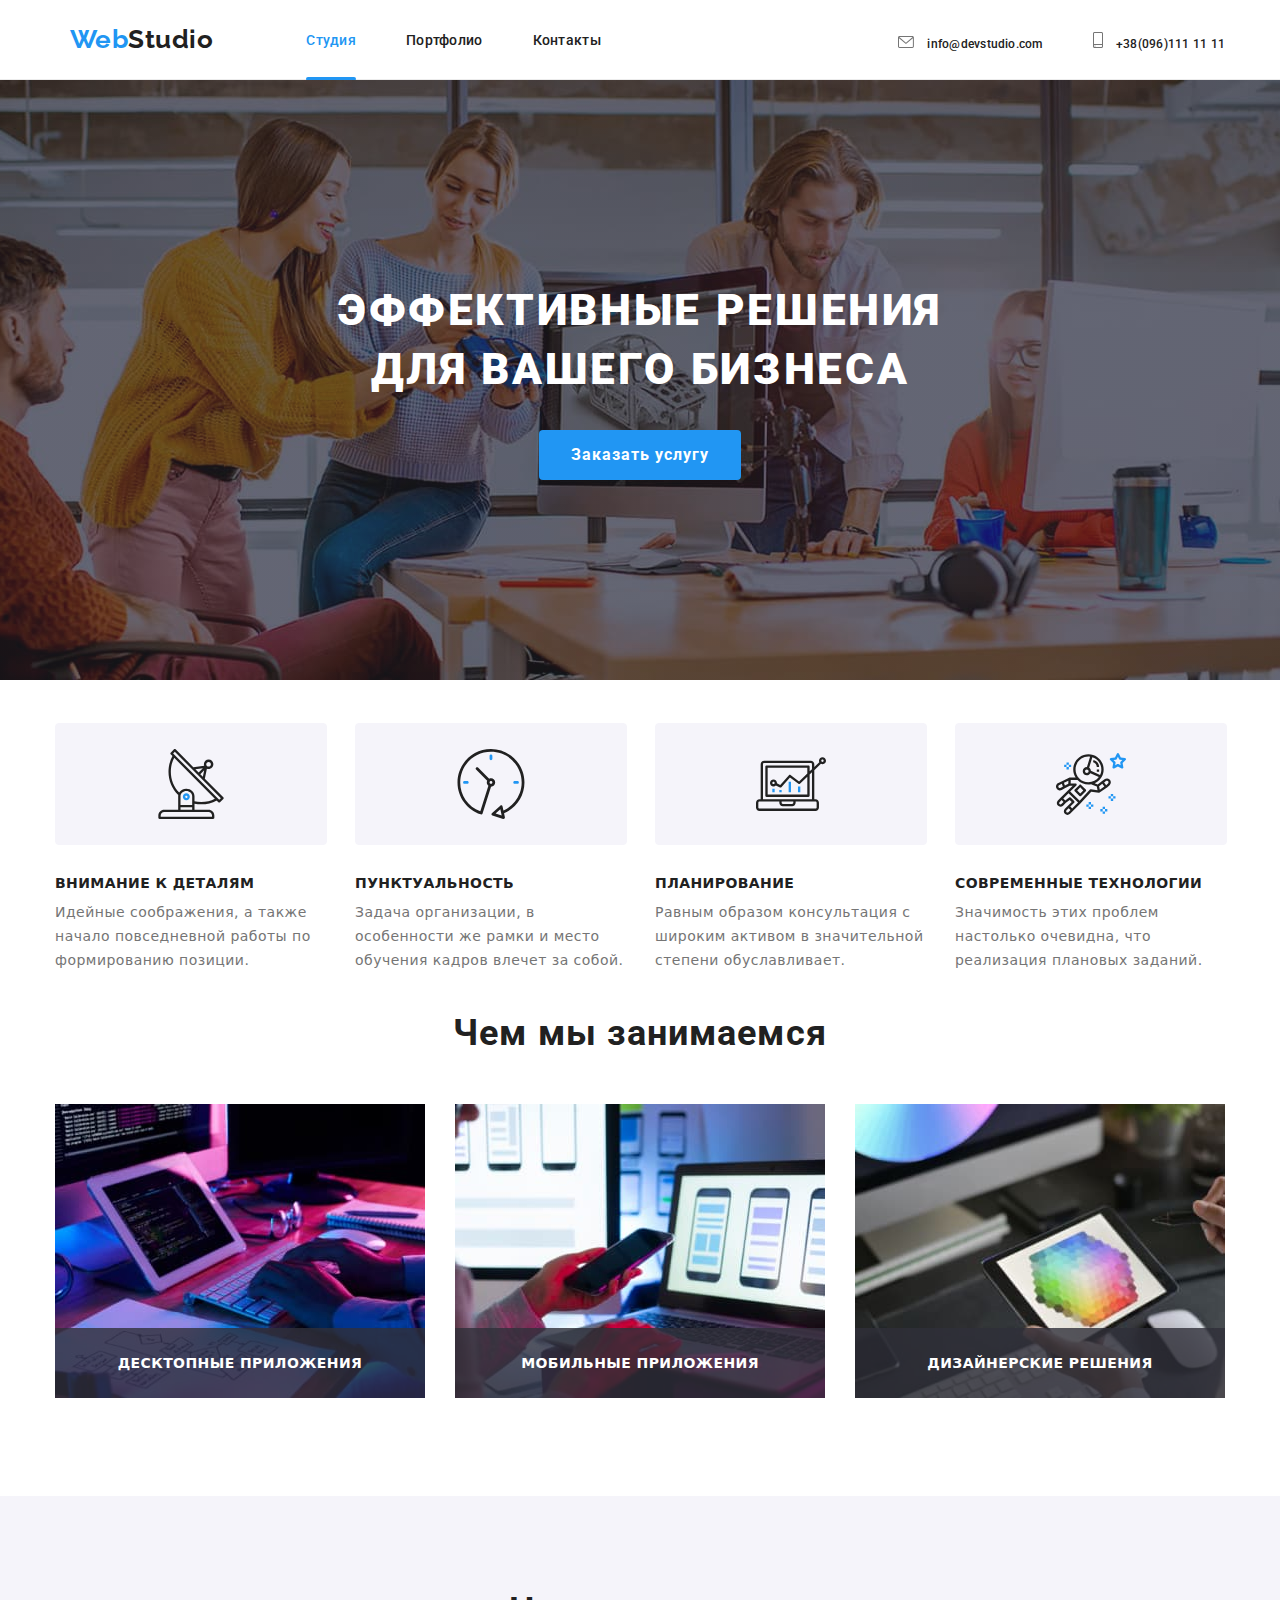
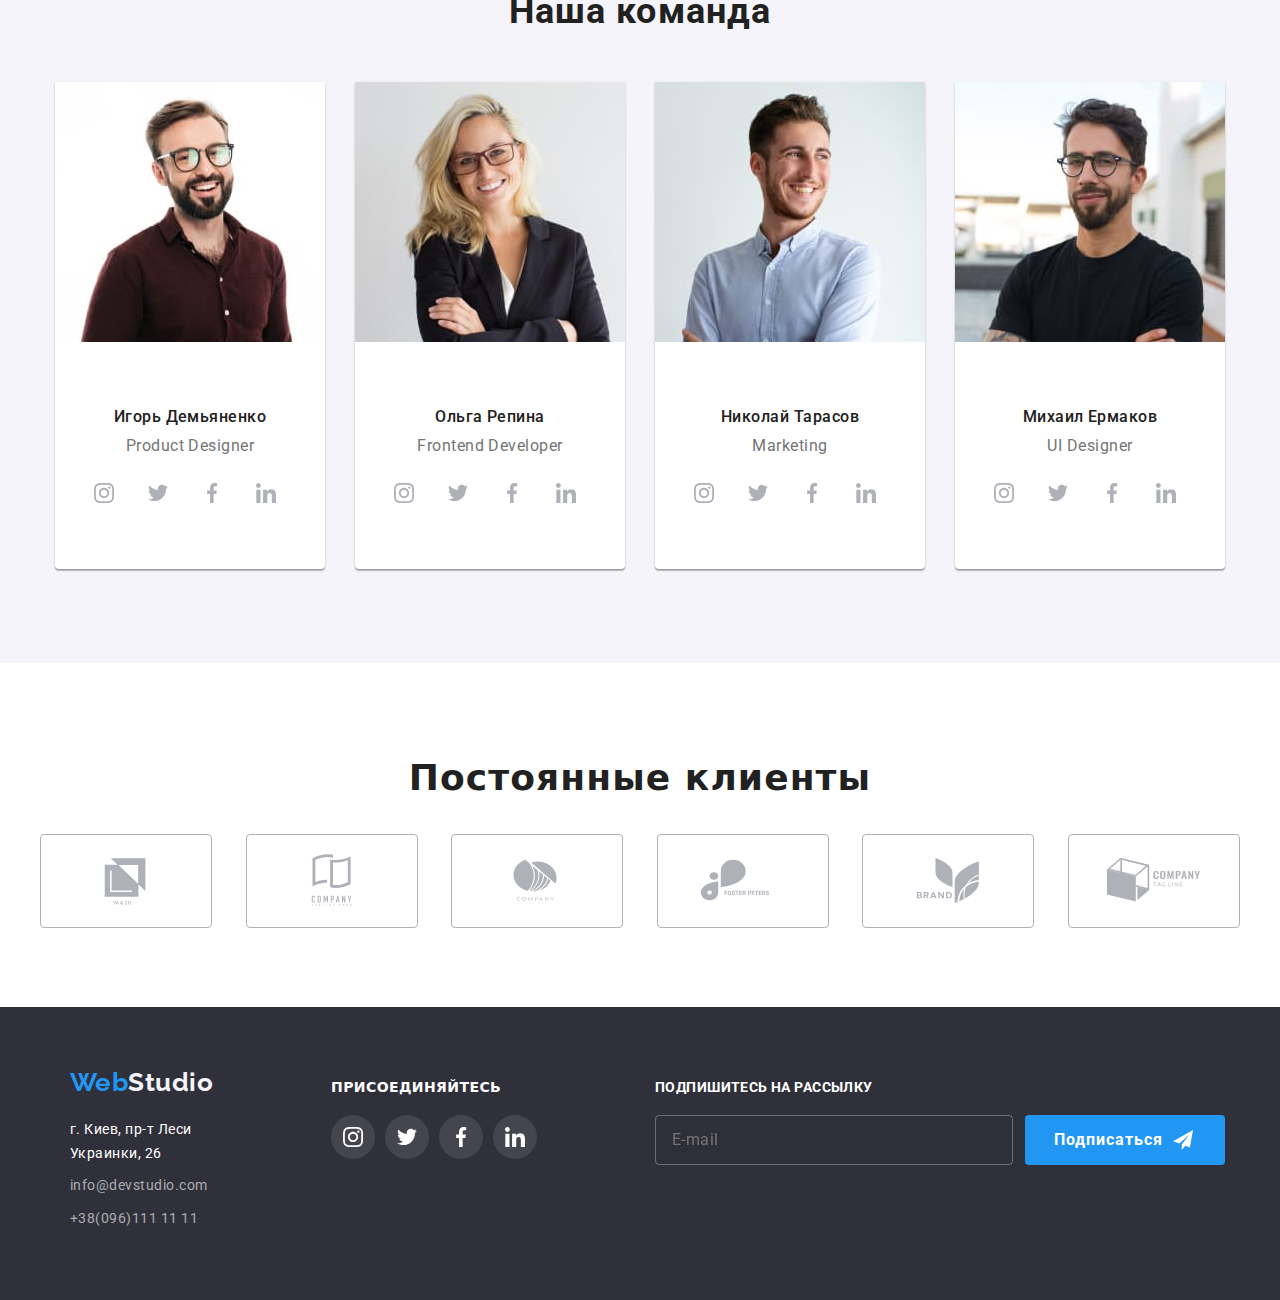
==== commit 223c3123: "ogo" ====
--- a/index.html
+++ b/index.html
@@ -292,8 +292,8 @@
                     <li class="comanda__item">
                          <picture>
                           <source srcset="./images/laptop/olga.jpg 1x, ./images/laptop/olga@2x.jpg 2x" media="(min-width: 1200px)" />
-                          <source srcset="./images/tablet/olga.jpg 1x, ./images/tablet/olga@2x.jpg 2x" media="(max-width: 1199px)" />
-                          <source srcset="./images/mobile/olga.jpg 1x, ./images/mobile/olga@2x.jpg 2x" media="(max-width: 767px)" />
+                          <source srcset="./images/tablet/olga.jpg 1x, ./images/tablet/olga-2x.jpg 2x" media="(max-width: 1199px)" />
+                          <source srcset="./images/mobile/olga.jpg 1x, ./images/mobile/olga-2x.jpg 2x" media="(max-width: 767px)" />
                           <img class="foto" src="./images/mobile/olga.jpg" alt="Ольга Репина" />
                         </picture>
                         <div class="name-container">
@@ -330,8 +330,8 @@
                     <li class="comanda__item">
                         <picture>
                           <source srcset="./images/laptop/nicholas.jpg 1x, ./images/laptop/nicholas@2x.jpg 2x" media="(min-width: 1200px)" />                    
-                          <source srcset="./images/tablet/nicholas.jpg 1x, ./images/tablet/nicholas@2x.jpg 2x" media="(max-width: 1199px)" />
-                          <source srcset="./images/mobile/nicholas.jpg 1x, ./images/mobile/nicholas@2x.jpg 2x" media="(max-width: 767px)" />
+                          <source srcset="./images/tablet/nicholas.jpg 1x, ./images/tablet/nicholas-2x.jpg 2x" media="(max-width: 1199px)" />
+                          <source srcset="./images/mobile/nicholas.jpg 1x, ./images/mobile/nicholas-2x.jpg 2x" media="(max-width: 767px)" />
                           <img class="foto" src="./images/mobile/nicholas.jpg" alt="Николай Тарасов" />
                         </picture>
                         <div class="name-container">
@@ -368,8 +368,8 @@
                     <li class="comanda__item">
                         <picture>
                           <source srcset="./images/laptop/michael.jpg 1x, ./images/laptop/michael@2x.jpg 2x" media="(min-width: 1200px)" />
-                          <source srcset="./images/tablet/michael.jpg 1x, ./images/tablet/michael@2x.jpg 2x" media="(max-width: 1199px)" />
-                          <source srcset="./images/mobile/michael.jpg 1x, ./images/mobile/michael@2x.jpg 2x" media="(max-width: 767px)" />
+                          <source srcset="./images/tablet/michael.jpg 1x, ./images/tablet/michael-2x.jpg 2x" media="(max-width: 1199px)" />
+                          <source srcset="./images/mobile/michael.jpg 1x, ./images/mobile/michael-2x.jpg 2x" media="(max-width: 767px)" />
                           <img class="foto" src="./images/mobile/michael.jpg" alt="Михаил Ермаков" />
                         </picture>
                         <div class="name-container">
--- a/css/styles.min.css
+++ b/css/styles.min.css
@@ -1 +1 @@
-@import"https://fonts.googleapis.com/css2?family=Raleway:wght@700&family=Roboto:wght@400;500;700;900&display=swap";:root{--primary-white-color: #ffffff;--title-text-color: #212121;--accent-color: #2196f3;--text-color: #757575;--background-color-wan: #2f303a;--backgroynd-color-two: #f5f4fa;--border-color: #ececec;--oformleni-color: #afb1b8}body{color:var(--title-text-color);font-family:Roboto,sans-serif;letter-spacing:.03em;margin:0;padding:0}ul{margin:0;padding:0;list-style-type:none}h1,h2,h3,h4,p{margin:0;padding:0}img{width:100%;height:auto;-o-object-fit:contain;object-fit:contain}.container{margin-right:auto;margin-left:auto;padding-left:15px;padding-right:15px;margin:0 auto}@media screen and (min-width: 480px){.container{width:450px}}@media screen and (min-width: 768px){.container{width:738px}}@media screen and (min-width: 1200px){.container{width:1170px}}.section{padding-bottom:94px}.section-title{font-family:"Roboto";font-weight:700;font-size:36px;line-height:42px;text-align:center;letter-spacing:.03em;color:var(--title-text-color)}/*! modern-normalize v1.1.0 | MIT License | https://github.com/sindresorhus/modern-normalize */html{line-height:1.15;-webkit-text-size-adjust:100%;-moz-tab-size:4;-o-tab-size:4;tab-size:4}body{margin:0;font-family:system-ui,-apple-system,"Segoe UI",Roboto,Helvetica,Arial,sans-serif,"Apple Color Emoji","Segoe UI Emoji"}hr{height:0;color:inherit}abbr[title]{-webkit-text-decoration:underline dotted;text-decoration:underline dotted}b,strong{font-weight:bolder}code,kbd,samp,pre{font-family:ui-monospace,SFMono-Regular,Consolas,"Liberation Mono",Menlo,monospace;font-size:1em}small{font-size:80%}sub,sup{font-size:75%;line-height:0;position:relative;vertical-align:baseline}sub{bottom:-0.25em}sup{top:-0.5em}table{text-indent:0;border-color:inherit}button,input,optgroup,select,textarea{font-family:inherit;font-size:100%;line-height:1.15;margin:0}button,select{text-transform:none}button,[type=button],[type=reset],[type=submit]{-webkit-appearance:button}::-moz-focus-inner{border-style:none;padding:0}:-moz-focusring{outline:1px dotted ButtonText}:-moz-ui-invalid{box-shadow:none}legend{padding:0}progress{vertical-align:baseline}::-webkit-inner-spin-button,::-webkit-outer-spin-button{height:auto}[type=search]{-webkit-appearance:textfield;outline-offset:-2px}::-webkit-search-decoration{-webkit-appearance:none}::-webkit-file-upload-button{-webkit-appearance:button;font:inherit}summary{display:list-item}.page-header{background:var(--primary-white-color);border-bottom:1px solid var(--border-color);position:relative}.header-inner{display:block}@media screen and (max-width: 767px){.page-header__nav{display:block}}@media screen and (min-width: 768px){.page-header__nav{display:-webkit-box;display:-ms-flexbox;display:flex}}.logo{text-decoration:none;font-family:Raleway,sans-serif;color:var(--title-text-color);font-weight:700;line-height:1.17}@media screen and (min-width: 768px)and (max-width: 1199px){.logo{padding:26px 0}}@media screen and (max-width: 1199px){.logo{font-size:24px}}@media screen and (min-width: 1200px){.logo{display:-webkit-box;display:-ms-flexbox;display:flex;font-size:26px;padding:24px 0 25px 15px}}.logo-color{color:var(--accent-color)}.button__logo{display:-webkit-inline-box;display:-ms-inline-flexbox;display:inline-flex;margin:0;padding:0;border:none;background-color:rgba(0,0,0,0);padding:10px 0;z-index:50}@media screen and (min-width: 768px){.button__logo{display:none}}.page-header__link{color:var(--text-color);text-decoration:none;color:var(--title-text-color);font-family:"Roboto";font-weight:500;font-size:14px;line-height:1.14;letter-spacing:.02em;text-decoration:none;-webkit-transition:color 250ms cubic-bezier(0.4, 0, 0.2, 1);transition:color 250ms cubic-bezier(0.4, 0, 0.2, 1)}@media screen and (max-width: 767px){.page-header__link{font-size:40px;line-height:1.175}}@media screen and (min-width: 1200px){.page-header__link{font-size:14px;line-height:1.17}}.page-header__link:hover{color:var(--accent-color);-webkit-transition:color 250ms cubic-bezier(0.4, 0, 0.2, 1);transition:color 250ms cubic-bezier(0.4, 0, 0.2, 1)}.page-header__link:focus{color:var(--accent-color);outline:1px solid var(--accent-color);-webkit-transition:color 250ms cubic-bezier(0.4, 0, 0.2, 1);transition:color 250ms cubic-bezier(0.4, 0, 0.2, 1)}@media screen and (min-width: 768px){.page-header__link--mail,.page-header__link--tell{font-size:12px;line-height:1.16}}.page-header__link:focus .page-header__icon--tell{fill:var(--accent-color);-webkit-transition:fill 250ms cubic-bezier(0.4, 0, 0.2, 1);transition:fill 250ms cubic-bezier(0.4, 0, 0.2, 1)}.button__logo .icon-cross{display:none}.button__logo.is-open .icon-cross{display:block}.button__logo .icon-menu{display:block}.button__logo.is-open .icon-menu{display:none}.button__logo:hover:focus .icon-menu{fill:#2196f3}.button__logo:hover:focus .icon-cross{fill:#2196f3}@media screen and (max-width: 767px){.page-header__link--mail{font-size:24px;line-height:1.166}}@media screen and (max-width: 767px){.page-header__link--tell{font-size:34px;line-height:1.176;padding-bottom:32px}}@media screen and (min-width: 1200px){.page-header__link--tell{font-size:12px;line-height:1.16}}.page-header__list{display:-webkit-box;display:-ms-flexbox;display:flex;font-family:"Roboto";font-weight:500;font-size:14px;line-height:1.14;text-decoration:none}@media screen and (max-width: 767px){.page-header__list{display:block;text-align:left}}@media screen and (max-width: 767px){.page-header__item--nav:not(:last-child){margin-bottom:32px}}@media screen and (min-width: 768px){.page-header__item--nav:not(:last-child){margin-left:0;margin-right:50px}}@media screen and (max-width: 767px){.page-header__item--contact:not(:last-child){font-size:34px;line-height:40px;margin-bottom:1.17;padding-bottom:32px}}@media screen and (min-width: 768px)and (max-width: 1199px){.page-header__item--contact:not(:last-child){margin-bottom:10px}}@media screen and (min-width: 1200px){.page-header__item--contact:not(:last-child){margin-left:0;margin-right:50px}}.position{display:-webkit-box;display:-ms-flexbox;display:flex;-webkit-box-align:center;-ms-flex-align:center;align-items:center;-webkit-box-pack:justify;-ms-flex-pack:justify;justify-content:space-between}@media screen and (max-width: 767px){.page-header__menu{display:none}}@media screen and (min-width: 768px){.page-header__menu{width:100%;display:-webkit-box;display:-ms-flexbox;display:flex;-webkit-box-pack:justify;-ms-flex-pack:justify;justify-content:space-between}}.page-header__menu.is-hidden{display:block}@media screen and (max-width: 767px){.page-header__menu.is-hidden{position:absolute;top:0;left:0;width:100%;background-color:#fff;text-align:center;display:block;z-index:30}}@media screen and (min-width: 768px){.page-header__menu.is-hidden{display:-webkit-box;display:-ms-flexbox;display:flex;-webkit-box-align:center;-ms-flex-align:center;align-items:center;-webkit-box-pack:justify;-ms-flex-pack:justify;justify-content:space-between}}@media screen and (max-width: 767px){.page-header__list--nav{padding:48px 0 302px 40px}}@media screen and (min-width: 768px)and (max-width: 1199px){.page-header__list--nav{margin-left:88px;padding-top:32px}}@media screen and (min-width: 1200px){.page-header__list--nav{margin-left:93px;padding-top:32px}}.page-header__list--contact{position:relative}@media screen and (max-width: 767px){.page-header__list--contact{display:none}}@media screen and (min-width: 768px)and (max-width: 1199px){.page-header__list--contact{display:block;padding-top:21px}}@media screen and (min-width: 1200px){.page-header__list--contact{display:-webkit-inline-box;display:-ms-inline-flexbox;display:inline-flex;-webkit-box-pack:end;-ms-flex-pack:end;justify-content:flex-end;-webkit-box-align:baseline;-ms-flex-align:baseline;align-items:baseline;padding-top:32px}}.page-header__list--mobile{padding:0 0 64px 40px}@media screen and (min-width: 768px){.page-header__list--mobile{display:none}}.page-header__link--active{position:relative;color:var(--accent-color)}@media screen and (min-width: 768px){.page-header__link--active::after{display:block;position:absolute;content:"";top:45px;width:100%;height:4px;border-radius:2px;background-color:var(--accent-color);-webkit-transition:background-color 250ms cubic-bezier(0.4, 0, 0.2, 1);transition:background-color 250ms cubic-bezier(0.4, 0, 0.2, 1)}}@media screen and (max-width: 767px){.page-header__icon--mail{display:none}}@media screen and (min-width: 768px){.page-header__icon--mail{width:16px;height:12px;margin-right:10px}}@media screen and (max-width: 767px){.page-header__icon--tell{display:none}}@media screen and (min-width: 768px){.page-header__icon--tell{width:10px;height:16px;margin-right:10px}}.page-header__item{color:var(--background-color-wan);-webkit-box-pack:space-evenly;-ms-flex-pack:space-evenly;justify-content:space-evenly;fill:var(--text-color);-webkit-transition:fill 250ms cubic-bezier(0.4, 0, 0.2, 1);transition:fill 250ms cubic-bezier(0.4, 0, 0.2, 1)}.page-header__item:hover,.page-header__item:focus{fill:var(--accent-color);-webkit-transition:fill 250ms cubic-bezier(0.4, 0, 0.2, 1);transition:fill 250ms cubic-bezier(0.4, 0, 0.2, 1)}.button{color:#757575;font-family:Roboto,sans-serif;font-weight:500;font-size:14px;line-height:1.63;letter-spacing:.03em;text-decoration:none;-webkit-transition:color 250ms cubic-bezier(0.4, 0, 0.2, 1);transition:color 250ms cubic-bezier(0.4, 0, 0.2, 1);padding:10px 32px 10px 32px}.button:hover{color:var(--accent-color);-webkit-transition:color 250ms cubic-bezier(0.4, 0, 0.2, 1);transition:color 250ms cubic-bezier(0.4, 0, 0.2, 1)}.button.primary-top{color:var(--primary-white-color);background-color:var(--accent-color);border:none;border-radius:4px;font-weight:700;font-size:16px;line-height:1.88;letter-spacing:.06em}.button.primary-top:hover{-webkit-box-shadow:0px 4px 4px rgba(0,0,0,.15);box-shadow:0px 4px 4px rgba(0,0,0,.15);-webkit-transition:-webkit-box-shadow 250ms cubic-bezier(0.4, 0, 0.2, 1);transition:-webkit-box-shadow 250ms cubic-bezier(0.4, 0, 0.2, 1);transition:box-shadow 250ms cubic-bezier(0.4, 0, 0.2, 1);transition:box-shadow 250ms cubic-bezier(0.4, 0, 0.2, 1), -webkit-box-shadow 250ms cubic-bezier(0.4, 0, 0.2, 1)}.page-header__list-social{font-family:"Roboto";font-style:normal;font-weight:500;font-size:18px;line-height:1.22;letter-spacing:.02em;display:-webkit-box;display:-ms-flexbox;display:flex;padding-left:40px;padding-bottom:48px}@media screen and (min-width: 768px){.page-header__list-social{display:none}}.page-header__item-social{padding-right:10px}.social-border{color:#2196f3;text-decoration:none}.page-header__item-social:nth-last-child(n+2) .social-border{padding-right:10px;border-right:1px solid rgba(33,33,33,.2)}.hero__section{max-width:1600px;height:600px;margin-left:auto;margin-right:auto;background-size:cover;background-position:center;background-repeat:no-repeat;display:-webkit-box;display:-ms-flexbox;display:flex;-webkit-box-align:center;-ms-flex-align:center;align-items:center;text-align:center;position:relative}@media screen and (min-width: 1200px){.hero__section{background-image:-webkit-gradient(linear, left top, right top, from(rgba(47, 48, 58, 0.4)), to(rgba(47, 48, 58, 0.4))),url("../images/laptop/header-img.jpg");background-image:linear-gradient(to right, rgba(47, 48, 58, 0.4), rgba(47, 48, 58, 0.4)),url("../images/laptop/header-img.jpg")}}@media screen and (min-width: 1200px)and (min-device-pixel-ratio: 2),screen and (min-width: 1200px)and (-webkit-min-device-pixel-ratio: 2),screen and (min-width: 1200px)and (min-resolution: 192dpi),screen and (min-width: 1200px)and (min-resolution: 2dppx){.hero__section{background-image:-webkit-gradient(linear, left top, right top, from(rgba(47, 48, 58, 0.4)), to(rgba(47, 48, 58, 0.4))),url("../images/laptop/header-img@2x.jpg");background-image:linear-gradient(to right, rgba(47, 48, 58, 0.4), rgba(47, 48, 58, 0.4)),url("../images/laptop/header-img@2x.jpg")}}@media screen and (max-width: 1199px){.hero__section{background-image:-webkit-gradient(linear, left top, right top, from(rgba(47, 48, 58, 0.4)), to(rgba(47, 48, 58, 0.4))),url("../images/tablet/Header-img.jpg");background-image:linear-gradient(to right, rgba(47, 48, 58, 0.4), rgba(47, 48, 58, 0.4)),url("../images/tablet/Header-img.jpg")}}@media screen and (max-width: 1199px)and (min-device-pixel-ratio: 2),screen and (max-width: 1199px)and (-webkit-min-device-pixel-ratio: 2),screen and (max-width: 1199px)and (min-resolution: 192dpi),screen and (max-width: 1199px)and (min-resolution: 2dppx){.hero__section{background-image:-webkit-gradient(linear, left top, right top, from(rgba(47, 48, 58, 0.4)), to(rgba(47, 48, 58, 0.4))),url("../images/tablet/Header-img@2x.jpg");background-image:linear-gradient(to right, rgba(47, 48, 58, 0.4), rgba(47, 48, 58, 0.4)),url("../images/tablet/Header-img@2x.jpg")}}@media screen and (max-width: 767px){.hero__section{background-image:-webkit-gradient(linear, left top, right top, from(rgba(47, 48, 58, 0.4)), to(rgba(47, 48, 58, 0.4))),url("../images/mobile/Header-img.jpg");background-image:linear-gradient(to right, rgba(47, 48, 58, 0.4), rgba(47, 48, 58, 0.4)),url("../images/mobile/Header-img.jpg")}}@media screen and (max-width: 767px)and (min-device-pixel-ratio: 2),screen and (max-width: 767px)and (-webkit-min-device-pixel-ratio: 2),screen and (max-width: 767px)and (min-resolution: 192dpi),screen and (max-width: 767px)and (min-resolution: 2dppx){.hero__section{background-image:-webkit-gradient(linear, left top, right top, from(rgba(47, 48, 58, 0.4)), to(rgba(47, 48, 58, 0.4))),url("../images/mobile/Header-img@2x.jpg");background-image:linear-gradient(to right, rgba(47, 48, 58, 0.4), rgba(47, 48, 58, 0.4)),url("../images/mobile/Header-img@2x.jpg")}}.hero__title{color:var(--primary-white-color);font-family:Roboto;font-weight:900;font-size:44px;line-height:1.36;text-align:center;letter-spacing:.06em;text-transform:uppercase;margin-bottom:30px}@media screen and (max-width: 1199px){.backdrop{position:fixed;top:0;left:0;width:100%;height:100%;padding:30px 15px;overflow-y:scroll}}@media screen and (min-width: 1200px){.backdrop{position:fixed;top:0;left:0;width:100%;height:100%;background:rgba(0,0,0,.2);padding:50px 30px;overflow-y:scroll}}.backdrop.is-hidden{opacity:0;pointer-events:none}.modal{-webkit-transform:translate(-50%, -50%);transform:translate(-50%, -50%);border-radius:14px;background-color:var(--primary-white-color);padding:40px 40px 0}@media screen and (max-width: 520px){.modal{margin-top:93px;position:fixed;top:45%;left:46%;min-width:75%;margin:93px 15px 50px 15px}}@media screen and (min-width: 521px)and (max-width: 1199px){.modal{margin-top:93px;position:fixed;top:45%;left:46%;width:370px;margin:93px 15px 50px 15px}}@media screen and (min-width: 1200px){.modal{margin-top:203px;position:absolute;top:75%;left:50%;min-width:528px}}@media screen and (max-width: 1200px){.feature{padding-top:30px;padding-bottom:30px}}@media screen and (min-width: 1200px){.feature{padding-top:94px;padding-bottom:94px}}.feature__title{visibility:hidden;margin-bottom:-30px}@media screen and (min-width: 480px){.feature__list{display:block}}@media screen and (min-width: 768px){.feature__list{display:-webkit-box;display:-ms-flexbox;display:flex;-ms-flex-wrap:wrap;flex-wrap:wrap;margin:-15px}}@media screen and (min-width: 1200px){.feature__list{display:-webkit-box;display:-ms-flexbox;display:flex;-ms-flex-wrap:wrap;flex-wrap:wrap;margin:-15px}}.feature__list--title{font-weight:700;font-size:14px;line-height:16px;letter-spacing:.03em;text-transform:uppercase;color:var(--title-text-color)}@media screen and (max-width: 767px){.feature__list--title{text-align:center}}@media screen and (max-width: 767px){.feature__item{padding-bottom:30px}}@media screen and (min-width: 768px){.feature__item{width:calc((100% - 90px)/2);margin:15px}}@media screen and (min-width: 1200px){.feature__item{width:calc((100% - 150px)/4);margin:15px}}.specifics{padding-top:30px}.feature__icon{background:var(--backgroynd-color-two);border:1px solid var(--backgroynd-color-two);border-radius:4px;display:-webkit-box;display:-ms-flexbox;display:flex;-webkit-box-align:center;-ms-flex-align:center;align-items:center;-webkit-box-pack:center;-ms-flex-pack:center;justify-content:center;-webkit-transition:border 250ms cubic-bezier(0.4, 0, 0.2, 1);transition:border 250ms cubic-bezier(0.4, 0, 0.2, 1)}.feature__icon:hover,.feature__icon:focus{border-color:var(--accent-color);-webkit-transition:border 250ms cubic-bezier(0.4, 0, 0.2, 1);transition:border 250ms cubic-bezier(0.4, 0, 0.2, 1)}@media screen and (min-width: 480px){.feature__icon{padding-top:25px;padding-bottom:25px}}@media screen and (min-width: 768px){.feature__icon{padding-top:25px;padding-bottom:25px}}@media screen and (min-width: 1200px){.feature__icon{width:270px;height:120px}}.feature__text{padding-top:10px;margin-bottom:9px;font-weight:400;font-size:14px;line-height:1.71;color:var(--text-color);text-transform:none}@media screen and (min-width: 1200px){.works{padding-bottom:94px;text-align:center}}@media screen and (max-width: 1199px){.works{display:none}}.works__title{margin-bottom:50px;font-family:"Roboto";font-weight:700;font-size:36px;line-height:42px;text-align:center;letter-spacing:.03em;color:var(--title-text-color)}.works__list{-webkit-box-align:center;-ms-flex-align:center;align-items:center;-webkit-box-pack:justify;-ms-flex-pack:justify;justify-content:space-between;display:-webkit-box;display:-ms-flexbox;display:flex;position:relative;z-index:-1}.works__name{position:absolute;width:370px;height:70px;top:224px;background:rgba(47,48,58,.8)}.works__name p{padding:27px 0;font-weight:700;font-size:14px;line-height:16px;text-align:center;letter-spacing:.03em;text-transform:uppercase;color:var(--primary-white-color)}.comanda{background-color:var(--backgroynd-color-two)}@media screen and (max-width: 1200px){.comanda{padding-top:60px;padding-bottom:60px}}@media screen and (min-width: 1200px){.comanda{padding-top:94px;padding-bottom:94px}}.comanda__title{margin-bottom:50px;font-family:"Roboto";font-weight:700;font-size:36px;line-height:42px;text-align:center;letter-spacing:.03em;color:var(--title-text-color)}@media screen and (min-width: 480px){.comanda__list{display:block}}@media screen and (min-width: 768px){.comanda__list{display:-webkit-box;display:-ms-flexbox;display:flex;-ms-flex-wrap:wrap;flex-wrap:wrap;margin:-15px}}@media screen and (min-width: 1200px){.comanda__list{display:-webkit-box;display:-ms-flexbox;display:flex;-ms-flex-wrap:wrap;flex-wrap:wrap;margin:-15px}}.comanda__item{text-align:center;background:var(--primary-white-color);-webkit-box-shadow:0px 1px 3px rgba(0,0,0,.12),0px 1px 1px rgba(0,0,0,.14),0px 2px 1px rgba(0,0,0,.2);box-shadow:0px 1px 3px rgba(0,0,0,.12),0px 1px 1px rgba(0,0,0,.14),0px 2px 1px rgba(0,0,0,.2);border-radius:0px 0px 4px 4px}@media screen and (max-width: 767px){.comanda__item:not(:last-child){margin-bottom:30px}}@media screen and (min-width: 768px){.comanda__item{width:calc((100% - 60px)/2);margin:15px}}@media screen and (min-width: 1200px){.comanda__item{width:calc((100% - 120px)/4);margin:15px}}@media screen and (max-width: 767px){.name-container{padding:30px 0 24px 0}}@media screen and (min-width: 1200px){.name-container{padding:30px 0}}.comanda__name{font-family:"Roboto";font-weight:500;font-size:16px;line-height:1.19;margin-bottom:10px;color:var(--title-text-color)}@media screen and (min-width: 768px){.comanda__name{padding-top:30px}}.p-name{font-family:"Roboto";font-weight:400;font-size:16px;line-height:1.19;color:var(--text-color);padding-bottom:16px}.social__icons{fill:var(--oformleni-color)}@media screen and (max-width: 1200px){.customers{padding-top:60px;padding-bottom:60px}}@media screen and (min-width: 1200px){.customers{padding-top:94px;padding-bottom:94px}}.customers__title{margin-bottom:50px;font-weight:700;font-size:36px;line-height:42px;text-align:center;letter-spacing:.03em;color:var(--title-text-color)}.box{display:-webkit-box;display:-ms-flexbox;display:flex;-webkit-box-align:center;-ms-flex-align:center;align-items:center;-webkit-box-pack:justify;-ms-flex-pack:justify;justify-content:space-between;-ms-flex-wrap:wrap;flex-wrap:wrap;margin:-15px}@media screen and (max-width: 767px){.box__item{width:calc((100% - 60px)/2);margin:15px}}@media screen and (min-width: 768px)and (max-width: 1199px){.box__item{width:calc((100% - 90px)/3);margin:15px}}.box__link{display:-webkit-inline-box;display:-ms-inline-flexbox;display:inline-flex;-webkit-box-align:center;-ms-flex-align:center;align-items:center;-webkit-box-pack:center;-ms-flex-pack:center;justify-content:center;width:170px;height:92px;border:1px solid var(--oformleni-color);border-radius:4px;-webkit-transition:border 250ms cubic-bezier(0.4, 0, 0.2, 1);transition:border 250ms cubic-bezier(0.4, 0, 0.2, 1)}.box__link:focus,.box__link:hover{border:1px solid #2196f3;outline:0px solid var(--accent-color);-webkit-transition:border 250ms cubic-bezier(0.4, 0, 0.2, 1);transition:border 250ms cubic-bezier(0.4, 0, 0.2, 1)}@media screen and (max-width: 1199px){.box__link{width:100%}}.box__icon{fill:var(--oformleni-color);-webkit-transition:fill 250ms cubic-bezier(0.4, 0, 0.2, 1);transition:fill 250ms cubic-bezier(0.4, 0, 0.2, 1)}.box__icon:focus,.box__icon:hover{fill:var(--accent-color);-webkit-transition:fill 250ms cubic-bezier(0.4, 0, 0.2, 1);transition:fill 250ms cubic-bezier(0.4, 0, 0.2, 1)}.footer{background-color:var(--background-color-wan);padding-top:60px;padding-bottom:60px}.logotip{text-decoration:none;font-family:Raleway,sans-serif;font-weight:700;font-size:26px;line-height:1.19;color:var(--title-text-color)}@media screen and (min-width: 1200px){.logotip{display:-webkit-box;display:-ms-flexbox;display:flex}}.footer__logo--color{color:var(--accent-color)}.footer__logo{color:var(--backgroynd-color-two)}@media screen and (min-width: 767px){.footer__pozition{padding-left:15px;padding-right:15px;display:-webkit-box;display:-ms-flexbox;display:flex;-webkit-box-pack:justify;-ms-flex-pack:justify;justify-content:space-between}}.footer__address{color:var(--primary-white-color);display:block}@media screen and (max-width: 767px){.footer__address{text-align:center}}.address{padding-top:20px}.info{margin-bottom:9px;font-family:Roboto,sans-serif;font-weight:400;font-size:14px;line-height:1.71;color:var(--text-color)}.address__street{color:var(--primary-white-color)}.address__contact{color:rgba(255,255,255,.6)}.logo-link{-webkit-box-align:center;-ms-flex-align:center;align-items:center}@media screen and (max-width: 767px){.footer__container{display:block}}@media screen and (min-width: 768px){.footer__container{display:block}}@media screen and (min-width: 1200px){.footer__container{display:-webkit-box;display:-ms-flexbox;display:flex}}@media screen and (max-width: 767px){.social{margin-top:60px}}@media screen and (min-width: 768px)and (max-width: 1199px){.social{margin-top:5px}}@media screen and (min-width: 1200px){.social{padding-left:70px}}.social__title{color:var(--primary-white-color);font-weight:700;font-size:14px;line-height:16px;letter-spacing:.03em;text-transform:uppercase;padding-bottom:20px}@media screen and (max-width: 1199px){.social__title{display:block;text-align:center}}@media screen and (min-width: 1200px){.social__title{padding-top:12px}}.social__list{display:-webkit-box;display:-ms-flexbox;display:flex}@media screen and (min-width: 768px){.social__list{padding-bottom:24px}}@media screen and (max-width: 1199px){.social__list{display:-webkit-box;display:-ms-flexbox;display:flex;-webkit-box-align:center;-ms-flex-align:center;align-items:center;-webkit-box-pack:center;-ms-flex-pack:center;justify-content:center}}@media screen and (min-width: 1200px){.social__list{display:-webkit-box;display:-ms-flexbox;display:flex;-webkit-box-pack:center;-ms-flex-pack:center;justify-content:center}}@media screen and (min-width: 480px){.social__item{display:block;text-align:center}}@media screen and (min-width: 1200px){.social__item{display:-webkit-box;display:-ms-flexbox;display:flex;-webkit-box-pack:center;-ms-flex-pack:center;justify-content:center;padding-right:10px}}.social__link{display:-webkit-inline-box;display:-ms-inline-flexbox;display:inline-flex;-webkit-box-align:center;-ms-flex-align:center;align-items:center;-webkit-box-pack:center;-ms-flex-pack:center;justify-content:center;width:44px;height:44px;border-radius:50%;background:rgba(255,255,255,.1);-webkit-transition:background 250ms cubic-bezier(0.4, 0, 0.2, 1);transition:background 250ms cubic-bezier(0.4, 0, 0.2, 1)}.social__link:hover,.social__link:focus{background:var(--accent-color);outline:0;-webkit-transition:background 250ms cubic-bezier(0.4, 0, 0.2, 1);transition:background 250ms cubic-bezier(0.4, 0, 0.2, 1)}.social__link:hover .social__icons,.social__link:focus .social__icons{fill:var(--primary-white-color);-webkit-transition:fill 250ms cubic-bezier(0.4, 0, 0.2, 1);transition:fill 250ms cubic-bezier(0.4, 0, 0.2, 1)}.social__link:hover .social-icon-comand,.social__link:focus .social-icon-comand{fill:var(--primary-white-color);-webkit-transition:fill 250ms cubic-bezier(0.4, 0, 0.2, 1);transition:fill 250ms cubic-bezier(0.4, 0, 0.2, 1)}.social__icon{fill:var(--primary-white-color)}@media screen and (max-width: 1199px){.activ-menu{padding-top:60px;margin-right:auto;margin-left:auto}}@media scren and (min-width: 768px){.activ-menu{display:block}}@media screen and (min-width: 1200px){.activ-menu{padding-top:12px;padding-left:93px}}.subscription__title{font-family:"Roboto";font-style:normal;font-weight:700;font-size:14px;line-height:16px;letter-spacing:.03em;text-transform:uppercase;color:#fff}@media screen and (max-width: 1199px){.subscription__title{display:block;text-align:center;padding-bottom:20px}}@media screen and (min-width: 1200px){.subscription__title{display:block;padding-bottom:20px}}@media screen and (min-width: 1200px){.subscription__mailing{display:-webkit-box;display:-ms-flexbox;display:flex}}.subscription__input{height:50px;background-color:rgba(255,255,255,0);border:1px solid rgba(255,255,255,.3);-webkit-box-sizing:border-box;box-sizing:border-box;-webkit-filter:drop-shadow(0px 4px 4px rgba(0, 0, 0, 0.15));filter:drop-shadow(0px 4px 4px rgba(0, 0, 0, 0.15));border-radius:4px;font-family:"Roboto";font-style:normal;font-weight:400;font-size:16px;line-height:1.25;padding:15px 16px;display:-webkit-box;display:-ms-flexbox;display:flex;-webkit-box-align:center;-ms-flex-align:center;align-items:center;letter-spacing:.03em;color:rgba(255,255,255,.6);-webkit-transition:border 250ms cubic-bezier(0.4, 0, 0.2, 1);transition:border 250ms cubic-bezier(0.4, 0, 0.2, 1)}@media screen and (max-width: 479px){.subscription__input{width:100%}}@media screen and (min-width: 480px)and (max-width: 1199px){.subscription__input{margin-left:auto;margin-right:auto;width:450px}}@media screen and (min-width: 1200px){.subscription__input{width:358px}}.subscription__button{width:200px;height:50px;padding:10px 28px 10px 29px}@media screen and (max-width: 1199px){.subscription__button{position:relative;margin-top:20px;margin-left:auto;margin-right:auto;display:block;text-align:left}}@media screen and (min-width: 1200px){.subscription__button{position:relative;display:-webkit-box;display:-ms-flexbox;display:flex;margin-left:12px}}.subscription__icon{position:absolute;left:148px;top:15px}@media screen and (max-width: 767px){.menu{padding-top:45px;padding-bottom:40px}}@media screen and (min-width: 768px){.menu{padding-top:60px;padding-bottom:30px}}@media screen and (min-width: 1200px){.menu{padding-top:94px;padding-bottom:50px}}@media screen and (max-width: 767px){.menu__list{display:-webkit-box;display:-ms-flexbox;display:flex;-ms-flex-wrap:wrap;flex-wrap:wrap}}@media screen and (min-width: 768px){.menu__list{display:-webkit-box;display:-ms-flexbox;display:flex;-webkit-box-pack:center;-ms-flex-pack:center;justify-content:center}}@media screen and (max-width: 767px){.menu__items--padding{padding-right:10px}}.menu__items{font-weight:500;font-size:16px;line-height:1.62;text-align:center;letter-spacing:.03em;color:var(--title-text-color)}@media screen and (max-width: 767px){.menu__items{margin-top:15px}}.menu__button{color:var(--title-text-color);font-family:Roboto,sans-serif;font-weight:500;font-size:14px;line-height:1.63;letter-spacing:.03em;text-decoration:none;padding:6px 22px;border-radius:4px;border:0;background-color:var(--backgroynd-color-two);-webkit-transition:background-color 250ms,color 250ms cubic-bezier(0.4, 0, 0.2, 1);transition:background-color 250ms,color 250ms cubic-bezier(0.4, 0, 0.2, 1)}.menu__button:hover,.menu__button:focus{background-color:var(--accent-color);color:var(--primary-white-color);-webkit-box-shadow:0px 3px 1px rgba(0,0,0,.1),0px 1px 2px rgba(0,0,0,.08),0px 2px 2px rgba(0,0,0,.12);box-shadow:0px 3px 1px rgba(0,0,0,.1),0px 1px 2px rgba(0,0,0,.08),0px 2px 2px rgba(0,0,0,.12);outline:0px;-webkit-transition:background-color 250ms,color 250ms cubic-bezier(0.4, 0, 0.2, 1);transition:background-color 250ms,color 250ms cubic-bezier(0.4, 0, 0.2, 1)}.menu__button--active{background-color:var(--accent-color);color:var(--primary-white-color)}.menu__items:not(:last-child){margin-left:0;margin-right:8px}@media screen and (max-width: 1199px){.services{padding-bottom:60px}}@media screen and (min-width: 1200px){.services{padding-bottom:94px}}.services__list{display:-webkit-box;display:-ms-flexbox;display:flex;-ms-flex-wrap:wrap;flex-wrap:wrap;margin:-15px}@media screen and (max-width: 767px){.services__list{margin:0}}.services__item{border:0px solid var(--backgroynd-color-two);-webkit-transition:-webkit-box-shadow 250ms cubic-bezier(0.4, 0, 0.2, 1);transition:-webkit-box-shadow 250ms cubic-bezier(0.4, 0, 0.2, 1);transition:box-shadow 250ms cubic-bezier(0.4, 0, 0.2, 1);transition:box-shadow 250ms cubic-bezier(0.4, 0, 0.2, 1), -webkit-box-shadow 250ms cubic-bezier(0.4, 0, 0.2, 1)}.services__item:hover .services__fon{-webkit-transform:translateY(-100%);transform:translateY(-100%);opacity:1;-webkit-transition:-webkit-transform 250ms cubic-bezier(0.4, 0, 0.2, 1);transition:-webkit-transform 250ms cubic-bezier(0.4, 0, 0.2, 1);transition:transform 250ms cubic-bezier(0.4, 0, 0.2, 1);transition:transform 250ms cubic-bezier(0.4, 0, 0.2, 1), -webkit-transform 250ms cubic-bezier(0.4, 0, 0.2, 1)}.services__item:hover,.services__item:focus{-webkit-box-shadow:0px 3px 1px rgba(0,0,0,.1),0px 1px 2px rgba(0,0,0,.08),0px 2px 2px rgba(0,0,0,.12);box-shadow:0px 3px 1px rgba(0,0,0,.1),0px 1px 2px rgba(0,0,0,.08),0px 2px 2px rgba(0,0,0,.12);-webkit-transition:-webkit-box-shadow 250ms cubic-bezier(0.4, 0, 0.2, 1);transition:-webkit-box-shadow 250ms cubic-bezier(0.4, 0, 0.2, 1);transition:box-shadow 250ms cubic-bezier(0.4, 0, 0.2, 1);transition:box-shadow 250ms cubic-bezier(0.4, 0, 0.2, 1), -webkit-box-shadow 250ms cubic-bezier(0.4, 0, 0.2, 1)}@media screen and (max-width: 767px){.services__item:not(:last-child){margin-bottom:30px}}@media screen and (max-width: 767px){.services__item{width:100%}}@media screen and (min-width: 768px)and (max-width: 1199px){.services__item{width:calc((100% - 60px)/2);margin:15px}}@media screen and (min-width: 1200px){.services__item{width:370px;margin-right:30px;margin-bottom:30px}}.services__item img{display:block}@media screen and (min-width: 768px)and (max-width: 1199px){.services__item:nth-last-child(1){margin-bottom:0}}@media screen and (min-width: 1200px){.services__item:nth-child(3n){margin-right:0}.services__item:nth-last-child(-n+3){margin-bottom:0}}.services__link{text-decoration:none;position:relative}.services__picture{position:relative;overflow:hidden}.services__fon{position:absolute;top:100%;left:0;width:100%;height:100%;background:rgba(33,150,243,.9);opacity:1;-webkit-transition:-webkit-transform 250ms cubic-bezier(0.4, 0, 0.2, 1);transition:-webkit-transform 250ms cubic-bezier(0.4, 0, 0.2, 1);transition:transform 250ms cubic-bezier(0.4, 0, 0.2, 1);transition:transform 250ms cubic-bezier(0.4, 0, 0.2, 1), -webkit-transform 250ms cubic-bezier(0.4, 0, 0.2, 1)}.services__info{padding:63px 24px;font-weight:400;font-size:18px;line-height:1.56;letter-spacing:.03em;color:var(--primary-white-color);opacity:1}.services__section{padding:20px 24px;border:1px solid #eee;border-top:0}@media screen and (min-width: 768px)and (max-width: 1199px){.services__section--padding{padding-bottom:56px}}.services__name{font-family:"Roboto";font-style:normal;font-weight:700;font-size:18px;line-height:2;letter-spacing:.06em;color:var(--title-text-color);padding-bottom:4px}.services__kind{font-weight:400;font-size:16px;line-height:1.88;letter-spacing:.03em;color:var(--text-color)}.modal__title{display:block;width:100%;margin-bottom:12px;font-family:"Roboto";font-style:normal;font-weight:700;font-size:20px;line-height:23px;text-align:center;letter-spacing:.03em;color:#212121}.form__field{margin-bottom:10px}.form__lable{display:-webkit-box;display:-ms-flexbox;display:flex;font-family:"Roboto";font-weight:400;font-size:12px;line-height:14px;letter-spacing:.01em;padding-bottom:4px;color:#757575}.form__input{width:100%;height:40px;padding-left:42px;border:1px solid rgba(33,33,33,.2);-webkit-box-sizing:border-box;box-sizing:border-box;border-radius:4px}.form-textarea{height:120px;padding:12px 16px;resize:none;font-family:"Roboto";font-style:normal;font-weight:400;font-size:14px;line-height:16px;letter-spacing:.01em;color:rgba(117,117,117,.5)}.form__field.checkbox{display:block;margin-bottom:30px}.form__lable--check{padding-left:36px}.visually{position:absolute;width:1px;height:1px;overflow:hidden;clip:rect(0 0 0 0)}.form__check--box{position:absolute;width:16px;height:15px;margin-left:-23px;margin-top:2px;border-radius:2px;-webkit-box-shadow:0 0 0 2px #212121;box-shadow:0 0 0 2px #212121}.form__input--check:checked+.form__check--box{-webkit-box-shadow:0 0 0 2px #2196f3;box-shadow:0 0 0 2px #2196f3;background-image:url("../svg/checked.svg");background-position:50% 50%;background-repeat:no-repeat;background-color:var(--accent-color)}.form__lable--check{font-style:normal;font-weight:400;font-size:14px;line-height:1.71;letter-spacing:.03em;color:#757575;padding-left:12px}.form__link{color:var(--accent-color);font-weight:400;text-decoration:underline}.form__button{font-family:inherit;height:50px;width:200px}.close{position:absolute;top:8px;right:8px;padding:0;border:none;background-color:var(--primary-white-color);-webkit-box-sizing:border-box;box-sizing:border-box;-webkit-transition:stroke 250ms,fill 250ms cubic-bezier(0.4, 0, 0.2, 1);transition:stroke 250ms,fill 250ms cubic-bezier(0.4, 0, 0.2, 1)}.close:hover{fill:var(--accent-color);stroke:var(--accent-color);-webkit-transition:stroke 250ms,fill 250ms cubic-bezier(0.4, 0, 0.2, 1);transition:stroke 250ms,fill 250ms cubic-bezier(0.4, 0, 0.2, 1)}.form__field{position:relative}.form__field:focus{background:var(--accent-color);outline:0;fill:#2196f3;-webkit-transition:fill 250ms,background 250ms cubic-bezier(0.4, 0, 0.2, 1);transition:fill 250ms,background 250ms cubic-bezier(0.4, 0, 0.2, 1)}.form__icon{position:absolute;left:12px;top:50%;fill:var(--title-text-color);-webkit-transition:fill 250ms cubic-bezier(0.4, 0, 0.2, 1);transition:fill 250ms cubic-bezier(0.4, 0, 0.2, 1)}.form__input:focus{border:1px solid #2196f3;fill:var(var(--accent-color));-webkit-transition:fill 250ms cubic-bezier(0.4, 0, 0.2, 1);transition:fill 250ms cubic-bezier(0.4, 0, 0.2, 1)}.form__input:focus:focus,.form__input:focus:focus+.form__icon{outline:0;-webkit-transition:background,fill 250ms cubic-bezier(0.4, 0, 0.2, 1);transition:background,fill 250ms cubic-bezier(0.4, 0, 0.2, 1);fill:#2196f3}.footer{background-color:var(--background-color-wan);padding-top:60px;padding-bottom:60px}.logotip{text-decoration:none;font-family:Raleway,sans-serif;font-weight:700;font-size:26px;line-height:1.19;color:var(--title-text-color)}@media screen and (min-width: 1200px){.logotip{display:-webkit-box;display:-ms-flexbox;display:flex}}.footer__logo--color{color:var(--accent-color)}.footer__logo{color:var(--backgroynd-color-two)}@media screen and (min-width: 767px){.footer__pozition{padding-left:15px;padding-right:15px;display:-webkit-box;display:-ms-flexbox;display:flex;-webkit-box-pack:justify;-ms-flex-pack:justify;justify-content:space-between}}.footer__address{color:var(--primary-white-color);display:block}@media screen and (max-width: 767px){.footer__address{text-align:center}}.address{padding-top:20px}.info{margin-bottom:9px;font-family:Roboto,sans-serif;font-weight:400;font-size:14px;line-height:1.71;color:var(--text-color)}.address__street{color:var(--primary-white-color)}.address__contact{color:rgba(255,255,255,.6)}.logo-link{-webkit-box-align:center;-ms-flex-align:center;align-items:center}@media screen and (max-width: 767px){.footer__container{display:block}}@media screen and (min-width: 768px){.footer__container{display:block}}@media screen and (min-width: 1200px){.footer__container{display:-webkit-box;display:-ms-flexbox;display:flex}}@media screen and (max-width: 767px){.social{margin-top:60px}}@media screen and (min-width: 768px)and (max-width: 1199px){.social{margin-top:5px}}@media screen and (min-width: 1200px){.social{padding-left:70px}}.social__title{color:var(--primary-white-color);font-weight:700;font-size:14px;line-height:16px;letter-spacing:.03em;text-transform:uppercase;padding-bottom:20px}@media screen and (max-width: 1199px){.social__title{display:block;text-align:center}}@media screen and (min-width: 1200px){.social__title{padding-top:12px}}.social__list{display:-webkit-box;display:-ms-flexbox;display:flex}@media screen and (min-width: 768px){.social__list{padding-bottom:24px}}@media screen and (max-width: 1199px){.social__list{display:-webkit-box;display:-ms-flexbox;display:flex;-webkit-box-align:center;-ms-flex-align:center;align-items:center;-webkit-box-pack:center;-ms-flex-pack:center;justify-content:center}}@media screen and (min-width: 1200px){.social__list{display:-webkit-box;display:-ms-flexbox;display:flex;-webkit-box-pack:center;-ms-flex-pack:center;justify-content:center}}@media screen and (min-width: 480px){.social__item{display:block;text-align:center}}@media screen and (min-width: 1200px){.social__item{display:-webkit-box;display:-ms-flexbox;display:flex;-webkit-box-pack:center;-ms-flex-pack:center;justify-content:center;padding-right:10px}}.social__link{display:-webkit-inline-box;display:-ms-inline-flexbox;display:inline-flex;-webkit-box-align:center;-ms-flex-align:center;align-items:center;-webkit-box-pack:center;-ms-flex-pack:center;justify-content:center;width:44px;height:44px;border-radius:50%;background:rgba(255,255,255,.1);-webkit-transition:background 250ms cubic-bezier(0.4, 0, 0.2, 1);transition:background 250ms cubic-bezier(0.4, 0, 0.2, 1)}.social__link:hover,.social__link:focus{background:var(--accent-color);outline:0;-webkit-transition:background 250ms cubic-bezier(0.4, 0, 0.2, 1);transition:background 250ms cubic-bezier(0.4, 0, 0.2, 1)}.social__link:hover .social__icons,.social__link:focus .social__icons{fill:var(--primary-white-color);-webkit-transition:fill 250ms cubic-bezier(0.4, 0, 0.2, 1);transition:fill 250ms cubic-bezier(0.4, 0, 0.2, 1)}.social__link:hover .social-icon-comand,.social__link:focus .social-icon-comand{fill:var(--primary-white-color);-webkit-transition:fill 250ms cubic-bezier(0.4, 0, 0.2, 1);transition:fill 250ms cubic-bezier(0.4, 0, 0.2, 1)}.social__icon{fill:var(--primary-white-color)}@media screen and (max-width: 1199px){.activ-menu{padding-top:60px;margin-right:auto;margin-left:auto}}@media scren and (min-width: 768px){.activ-menu{display:block}}@media screen and (min-width: 1200px){.activ-menu{padding-top:12px;padding-left:93px}}.subscription__title{font-family:"Roboto";font-style:normal;font-weight:700;font-size:14px;line-height:16px;letter-spacing:.03em;text-transform:uppercase;color:#fff}@media screen and (max-width: 1199px){.subscription__title{display:block;text-align:center;padding-bottom:20px}}@media screen and (min-width: 1200px){.subscription__title{display:block;padding-bottom:20px}}@media screen and (min-width: 1200px){.subscription__mailing{display:-webkit-box;display:-ms-flexbox;display:flex}}.subscription__input{height:50px;background-color:rgba(255,255,255,0);border:1px solid rgba(255,255,255,.3);-webkit-box-sizing:border-box;box-sizing:border-box;-webkit-filter:drop-shadow(0px 4px 4px rgba(0, 0, 0, 0.15));filter:drop-shadow(0px 4px 4px rgba(0, 0, 0, 0.15));border-radius:4px;font-family:"Roboto";font-style:normal;font-weight:400;font-size:16px;line-height:1.25;padding:15px 16px;display:-webkit-box;display:-ms-flexbox;display:flex;-webkit-box-align:center;-ms-flex-align:center;align-items:center;letter-spacing:.03em;color:rgba(255,255,255,.6);-webkit-transition:border 250ms cubic-bezier(0.4, 0, 0.2, 1);transition:border 250ms cubic-bezier(0.4, 0, 0.2, 1)}@media screen and (max-width: 479px){.subscription__input{width:100%}}@media screen and (min-width: 480px)and (max-width: 1199px){.subscription__input{margin-left:auto;margin-right:auto;width:450px}}@media screen and (min-width: 1200px){.subscription__input{width:358px}}.subscription__button{width:200px;height:50px;padding:10px 28px 10px 29px}@media screen and (max-width: 1199px){.subscription__button{position:relative;margin-top:20px;margin-left:auto;margin-right:auto;display:block;text-align:left}}@media screen and (min-width: 1200px){.subscription__button{position:relative;display:-webkit-box;display:-ms-flexbox;display:flex;margin-left:12px}}.subscription__icon{position:absolute;left:148px;top:15px}/*# sourceMappingURL=styles.min.css.map */+@import"https://fonts.googleapis.com/css2?family=Raleway:wght@700&family=Roboto:wght@400;500;700;900&display=swap";:root{--primary-white-color: #ffffff;--title-text-color: #212121;--accent-color: #2196f3;--text-color: #757575;--background-color-wan: #2f303a;--backgroynd-color-two: #f5f4fa;--border-color: #ececec;--oformleni-color: #afb1b8}body{color:var(--title-text-color);font-family:Roboto,sans-serif;letter-spacing:.03em;margin:0;padding:0}ul{margin:0;padding:0;list-style-type:none}h1,h2,h3,h4,p{margin:0;padding:0}img{width:100%;height:auto;-o-object-fit:contain;object-fit:contain}.container{margin-right:auto;margin-left:auto;padding-left:15px;padding-right:15px;margin:0 auto}@media screen and (min-width: 480px){.container{width:450px}}@media screen and (min-width: 768px){.container{width:738px}}@media screen and (min-width: 1200px){.container{width:1170px}}.section{padding-bottom:94px}.section-title{font-family:"Roboto";font-weight:700;font-size:36px;line-height:42px;text-align:center;letter-spacing:.03em;color:var(--title-text-color)}/*! modern-normalize v1.1.0 | MIT License | https://github.com/sindresorhus/modern-normalize */html{line-height:1.15;-webkit-text-size-adjust:100%;-moz-tab-size:4;-o-tab-size:4;tab-size:4}body{margin:0;font-family:system-ui,-apple-system,"Segoe UI",Roboto,Helvetica,Arial,sans-serif,"Apple Color Emoji","Segoe UI Emoji"}hr{height:0;color:inherit}abbr[title]{-webkit-text-decoration:underline dotted;text-decoration:underline dotted}b,strong{font-weight:bolder}code,kbd,samp,pre{font-family:ui-monospace,SFMono-Regular,Consolas,"Liberation Mono",Menlo,monospace;font-size:1em}small{font-size:80%}sub,sup{font-size:75%;line-height:0;position:relative;vertical-align:baseline}sub{bottom:-0.25em}sup{top:-0.5em}table{text-indent:0;border-color:inherit}button,input,optgroup,select,textarea{font-family:inherit;font-size:100%;line-height:1.15;margin:0}button,select{text-transform:none}button,[type=button],[type=reset],[type=submit]{-webkit-appearance:button}::-moz-focus-inner{border-style:none;padding:0}:-moz-focusring{outline:1px dotted ButtonText}:-moz-ui-invalid{box-shadow:none}legend{padding:0}progress{vertical-align:baseline}::-webkit-inner-spin-button,::-webkit-outer-spin-button{height:auto}[type=search]{-webkit-appearance:textfield;outline-offset:-2px}::-webkit-search-decoration{-webkit-appearance:none}::-webkit-file-upload-button{-webkit-appearance:button;font:inherit}summary{display:list-item}.page-header{background:var(--primary-white-color);border-bottom:1px solid var(--border-color);position:relative}.header-inner{display:block}@media screen and (max-width: 767px){.page-header__nav{display:block}}@media screen and (min-width: 768px){.page-header__nav{display:-webkit-box;display:-ms-flexbox;display:flex}}.logo{text-decoration:none;font-family:Raleway,sans-serif;color:var(--title-text-color);font-weight:700;line-height:1.17}@media screen and (min-width: 768px)and (max-width: 1199px){.logo{padding:26px 0}}@media screen and (max-width: 1199px){.logo{font-size:24px}}@media screen and (min-width: 1200px){.logo{display:-webkit-box;display:-ms-flexbox;display:flex;font-size:26px;padding:24px 0 25px 15px}}.logo-color{color:var(--accent-color)}.button__logo{display:-webkit-inline-box;display:-ms-inline-flexbox;display:inline-flex;margin:0;padding:0;border:none;background-color:rgba(0,0,0,0);padding:10px 0;z-index:50}@media screen and (min-width: 768px){.button__logo{display:none}}.page-header__link{color:var(--text-color);text-decoration:none;color:var(--title-text-color);font-family:"Roboto";font-weight:500;font-size:14px;line-height:1.14;letter-spacing:.02em;text-decoration:none;-webkit-transition:color 250ms cubic-bezier(0.4, 0, 0.2, 1);transition:color 250ms cubic-bezier(0.4, 0, 0.2, 1)}@media screen and (max-width: 767px){.page-header__link{font-size:40px;line-height:1.175}}@media screen and (min-width: 1200px){.page-header__link{font-size:14px;line-height:1.17}}.page-header__link:hover{color:var(--accent-color);-webkit-transition:color 250ms cubic-bezier(0.4, 0, 0.2, 1);transition:color 250ms cubic-bezier(0.4, 0, 0.2, 1)}.page-header__link:focus{color:var(--accent-color);outline:1px solid var(--accent-color);-webkit-transition:color 250ms cubic-bezier(0.4, 0, 0.2, 1);transition:color 250ms cubic-bezier(0.4, 0, 0.2, 1)}@media screen and (min-width: 768px){.page-header__link--mail,.page-header__link--tell{font-size:12px;line-height:1.16}}.page-header__link:focus .page-header__icon--tell{fill:var(--accent-color);-webkit-transition:fill 250ms cubic-bezier(0.4, 0, 0.2, 1);transition:fill 250ms cubic-bezier(0.4, 0, 0.2, 1)}.button__logo .icon-cross{display:none}.button__logo.is-open .icon-cross{display:block}.button__logo .icon-menu{display:block}.button__logo.is-open .icon-menu{display:none}.button__logo:hover:focus .icon-menu{fill:#2196f3}.button__logo:hover:focus .icon-cross{fill:#2196f3}@media screen and (max-width: 767px){.page-header__link--mail{font-size:24px;line-height:1.166}}@media screen and (max-width: 767px){.page-header__link--tell{font-size:34px;line-height:1.176;padding-bottom:32px}}@media screen and (min-width: 1200px){.page-header__link--tell{font-size:12px;line-height:1.16}}.page-header__list{display:-webkit-box;display:-ms-flexbox;display:flex;font-family:"Roboto";font-weight:500;font-size:14px;line-height:1.14;text-decoration:none}@media screen and (max-width: 767px){.page-header__list{display:block;text-align:left}}@media screen and (max-width: 767px){.page-header__item--nav:not(:last-child){margin-bottom:32px}}@media screen and (min-width: 768px){.page-header__item--nav:not(:last-child){margin-left:0;margin-right:50px}}@media screen and (max-width: 767px){.page-header__item--contact:not(:last-child){font-size:34px;line-height:40px;margin-bottom:1.17;padding-bottom:32px}}@media screen and (min-width: 768px)and (max-width: 1199px){.page-header__item--contact:not(:last-child){margin-bottom:10px}}@media screen and (min-width: 1200px){.page-header__item--contact:not(:last-child){margin-left:0;margin-right:50px}}.position{display:-webkit-box;display:-ms-flexbox;display:flex;-webkit-box-align:center;-ms-flex-align:center;align-items:center;-webkit-box-pack:justify;-ms-flex-pack:justify;justify-content:space-between}@media screen and (max-width: 767px){.page-header__menu{display:none}}@media screen and (min-width: 768px){.page-header__menu{width:100%;display:-webkit-box;display:-ms-flexbox;display:flex;-webkit-box-pack:justify;-ms-flex-pack:justify;justify-content:space-between}}.page-header__menu.is-hidden{display:block}@media screen and (max-width: 767px){.page-header__menu.is-hidden{position:absolute;top:0;left:0;width:100%;background-color:#fff;text-align:center;display:block;z-index:30}}@media screen and (min-width: 768px){.page-header__menu.is-hidden{display:-webkit-box;display:-ms-flexbox;display:flex;-webkit-box-align:center;-ms-flex-align:center;align-items:center;-webkit-box-pack:justify;-ms-flex-pack:justify;justify-content:space-between}}@media screen and (max-width: 767px){.page-header__list--nav{padding:48px 0 302px 40px}}@media screen and (min-width: 768px)and (max-width: 1199px){.page-header__list--nav{margin-left:88px;padding-top:32px}}@media screen and (min-width: 1200px){.page-header__list--nav{margin-left:93px;padding-top:32px}}.page-header__list--contact{position:relative}@media screen and (max-width: 767px){.page-header__list--contact{display:none}}@media screen and (min-width: 768px)and (max-width: 1199px){.page-header__list--contact{display:block;padding-top:21px}}@media screen and (min-width: 1200px){.page-header__list--contact{display:-webkit-inline-box;display:-ms-inline-flexbox;display:inline-flex;-webkit-box-pack:end;-ms-flex-pack:end;justify-content:flex-end;-webkit-box-align:baseline;-ms-flex-align:baseline;align-items:baseline;padding-top:32px}}.page-header__list--mobile{padding:0 0 64px 40px}@media screen and (min-width: 768px){.page-header__list--mobile{display:none}}.page-header__link--active{position:relative;color:var(--accent-color)}@media screen and (min-width: 768px){.page-header__link--active::after{display:block;position:absolute;content:"";top:45px;width:100%;height:4px;border-radius:2px;background-color:var(--accent-color);-webkit-transition:background-color 250ms cubic-bezier(0.4, 0, 0.2, 1);transition:background-color 250ms cubic-bezier(0.4, 0, 0.2, 1)}}@media screen and (max-width: 767px){.page-header__icon--mail{display:none}}@media screen and (min-width: 768px){.page-header__icon--mail{width:16px;height:12px;margin-right:10px}}@media screen and (max-width: 767px){.page-header__icon--tell{display:none}}@media screen and (min-width: 768px){.page-header__icon--tell{width:10px;height:16px;margin-right:10px}}.page-header__item{color:var(--background-color-wan);-webkit-box-pack:space-evenly;-ms-flex-pack:space-evenly;justify-content:space-evenly;fill:var(--text-color);-webkit-transition:fill 250ms cubic-bezier(0.4, 0, 0.2, 1);transition:fill 250ms cubic-bezier(0.4, 0, 0.2, 1)}.page-header__item:hover,.page-header__item:focus{fill:var(--accent-color);-webkit-transition:fill 250ms cubic-bezier(0.4, 0, 0.2, 1);transition:fill 250ms cubic-bezier(0.4, 0, 0.2, 1)}.button{color:#757575;font-family:Roboto,sans-serif;font-weight:500;font-size:14px;line-height:1.63;letter-spacing:.03em;text-decoration:none;-webkit-transition:color 250ms cubic-bezier(0.4, 0, 0.2, 1);transition:color 250ms cubic-bezier(0.4, 0, 0.2, 1);padding:10px 32px 10px 32px}.button:hover{color:var(--accent-color);-webkit-transition:color 250ms cubic-bezier(0.4, 0, 0.2, 1);transition:color 250ms cubic-bezier(0.4, 0, 0.2, 1)}.button.primary-top{color:var(--primary-white-color);background-color:var(--accent-color);border:none;border-radius:4px;font-weight:700;font-size:16px;line-height:1.88;letter-spacing:.06em}.button.primary-top:hover{-webkit-box-shadow:0px 4px 4px rgba(0,0,0,.15);box-shadow:0px 4px 4px rgba(0,0,0,.15);-webkit-transition:-webkit-box-shadow 250ms cubic-bezier(0.4, 0, 0.2, 1);transition:-webkit-box-shadow 250ms cubic-bezier(0.4, 0, 0.2, 1);transition:box-shadow 250ms cubic-bezier(0.4, 0, 0.2, 1);transition:box-shadow 250ms cubic-bezier(0.4, 0, 0.2, 1), -webkit-box-shadow 250ms cubic-bezier(0.4, 0, 0.2, 1)}.page-header__list-social{font-family:"Roboto";font-style:normal;font-weight:500;font-size:18px;line-height:1.22;letter-spacing:.02em;display:-webkit-box;display:-ms-flexbox;display:flex;padding-left:40px;padding-bottom:48px}@media screen and (min-width: 768px){.page-header__list-social{display:none}}.page-header__item-social{padding-right:10px}.social-border{color:#2196f3;text-decoration:none}.page-header__item-social:nth-last-child(n+2) .social-border{padding-right:10px;border-right:1px solid rgba(33,33,33,.2)}.hero__section{max-width:1600px;height:600px;margin-left:auto;margin-right:auto;background-size:cover;background-position:center;background-repeat:no-repeat;display:-webkit-box;display:-ms-flexbox;display:flex;-webkit-box-align:center;-ms-flex-align:center;align-items:center;text-align:center;position:relative}@media screen and (min-width: 1200px){.hero__section{background-image:-webkit-gradient(linear, left top, right top, from(rgba(47, 48, 58, 0.4)), to(rgba(47, 48, 58, 0.4))),url("../images/laptop/header-img.jpg");background-image:linear-gradient(to right, rgba(47, 48, 58, 0.4), rgba(47, 48, 58, 0.4)),url("../images/laptop/header-img.jpg")}}@media screen and (min-width: 1200px)and (min-device-pixel-ratio: 2),screen and (min-width: 1200px)and (-webkit-min-device-pixel-ratio: 2),screen and (min-width: 1200px)and (min-resolution: 192dpi),screen and (min-width: 1200px)and (min-resolution: 2dppx){.hero__section{background-image:-webkit-gradient(linear, left top, right top, from(rgba(47, 48, 58, 0.4)), to(rgba(47, 48, 58, 0.4))),url("../images/laptop/header-img@2x.jpg");background-image:linear-gradient(to right, rgba(47, 48, 58, 0.4), rgba(47, 48, 58, 0.4)),url("../images/laptop/header-img@2x.jpg")}}@media screen and (max-width: 1199px){.hero__section{background-image:-webkit-gradient(linear, left top, right top, from(rgba(47, 48, 58, 0.4)), to(rgba(47, 48, 58, 0.4))),url("../images/tablet/Header-img.jpg");background-image:linear-gradient(to right, rgba(47, 48, 58, 0.4), rgba(47, 48, 58, 0.4)),url("../images/tablet/Header-img.jpg")}}@media screen and (max-width: 1199px)and (min-device-pixel-ratio: 2),screen and (max-width: 1199px)and (-webkit-min-device-pixel-ratio: 2),screen and (max-width: 1199px)and (min-resolution: 192dpi),screen and (max-width: 1199px)and (min-resolution: 2dppx){.hero__section{background-image:-webkit-gradient(linear, left top, right top, from(rgba(47, 48, 58, 0.4)), to(rgba(47, 48, 58, 0.4))),url("../images/tablet/Header-img@2x.jpg");background-image:linear-gradient(to right, rgba(47, 48, 58, 0.4), rgba(47, 48, 58, 0.4)),url("../images/tablet/Header-img@2x.jpg")}}@media screen and (max-width: 767px){.hero__section{background-image:-webkit-gradient(linear, left top, right top, from(rgba(47, 48, 58, 0.4)), to(rgba(47, 48, 58, 0.4))),url("../images/mobile/Header-img.jpg");background-image:linear-gradient(to right, rgba(47, 48, 58, 0.4), rgba(47, 48, 58, 0.4)),url("../images/mobile/Header-img.jpg")}}@media screen and (max-width: 767px)and (min-device-pixel-ratio: 2),screen and (max-width: 767px)and (-webkit-min-device-pixel-ratio: 2),screen and (max-width: 767px)and (min-resolution: 192dpi),screen and (max-width: 767px)and (min-resolution: 2dppx){.hero__section{background-image:-webkit-gradient(linear, left top, right top, from(rgba(47, 48, 58, 0.4)), to(rgba(47, 48, 58, 0.4))),url("../images/mobile/Header-img@2x.jpg");background-image:linear-gradient(to right, rgba(47, 48, 58, 0.4), rgba(47, 48, 58, 0.4)),url("../images/mobile/Header-img@2x.jpg")}}.hero__title{color:var(--primary-white-color);font-family:Roboto;font-weight:900;font-size:44px;line-height:1.36;text-align:center;letter-spacing:.06em;text-transform:uppercase;margin-bottom:30px}@media screen and (max-width: 1199px){.hero__title{font-size:26px;line-height:1.61}}@media screen and (max-width: 1199px){.backdrop{position:fixed;top:0;left:0;width:100%;height:100%;padding:30px 15px;overflow-y:scroll}}@media screen and (min-width: 1200px){.backdrop{position:fixed;top:0;left:0;width:100%;height:100%;background:rgba(0,0,0,.2);padding:50px 30px;overflow-y:scroll}}.backdrop.is-hidden{opacity:0;pointer-events:none}.modal{-webkit-transform:translate(-50%, -50%);transform:translate(-50%, -50%);border-radius:14px;background-color:var(--primary-white-color);padding:40px 40px 0}@media screen and (max-width: 520px){.modal{margin-top:93px;position:fixed;top:45%;left:46%;min-width:75%;margin:93px 15px 50px 15px}}@media screen and (min-width: 521px)and (max-width: 1199px){.modal{margin-top:93px;position:fixed;top:45%;left:46%;width:370px;margin:93px 15px 50px 15px}}@media screen and (min-width: 1200px){.modal{margin-top:203px;position:absolute;top:75%;left:50%;min-width:528px}}@media screen and (min-width: 1200px){.feature{padding-top:30px;padding-bottom:30px}}@media screen and (max-width: 1199px){.feature{padding-top:60px;padding-bottom:60px}}.feature__title{visibility:hidden;margin-bottom:-30px}@media screen and (min-width: 480px){.feature__list{display:block}}@media screen and (min-width: 768px){.feature__list{display:-webkit-box;display:-ms-flexbox;display:flex;-ms-flex-wrap:wrap;flex-wrap:wrap;margin:-15px}}@media screen and (min-width: 1200px){.feature__list{display:-webkit-box;display:-ms-flexbox;display:flex;-ms-flex-wrap:wrap;flex-wrap:wrap;margin:-15px}}.feature__list--title{font-weight:700;font-size:14px;line-height:16px;letter-spacing:.03em;text-transform:uppercase;color:var(--title-text-color)}@media screen and (max-width: 767px){.feature__list--title{text-align:center}}@media screen and (max-width: 767px){.feature__item{padding-bottom:30px}}@media screen and (min-width: 768px){.feature__item{width:calc((100% - 90px)/2);margin:15px}}@media screen and (min-width: 1200px){.feature__item{width:calc((100% - 120px)/4);margin:15px}}.specifics{padding-top:30px}.feature__icon{background:var(--backgroynd-color-two);border:1px solid var(--backgroynd-color-two);border-radius:4px;display:-webkit-box;display:-ms-flexbox;display:flex;-webkit-box-align:center;-ms-flex-align:center;align-items:center;-webkit-box-pack:center;-ms-flex-pack:center;justify-content:center;-webkit-transition:border 250ms cubic-bezier(0.4, 0, 0.2, 1);transition:border 250ms cubic-bezier(0.4, 0, 0.2, 1)}.feature__icon:hover,.feature__icon:focus{border-color:var(--accent-color);-webkit-transition:border 250ms cubic-bezier(0.4, 0, 0.2, 1);transition:border 250ms cubic-bezier(0.4, 0, 0.2, 1)}@media screen and (min-width: 480px){.feature__icon{padding-top:25px;padding-bottom:25px}}@media screen and (min-width: 768px){.feature__icon{padding-top:25px;padding-bottom:25px}}@media screen and (min-width: 1200px){.feature__icon{width:270px}}.feature__text{padding-top:10px;margin-bottom:9px;font-weight:400;font-size:14px;line-height:1.71;color:var(--text-color);text-transform:none}@media screen and (min-width: 1200px){.works{padding-bottom:94px;text-align:center}}@media screen and (max-width: 1199px){.works{display:none}}.works__title{margin-bottom:50px;font-family:"Roboto";font-weight:700;font-size:36px;line-height:42px;text-align:center;letter-spacing:.03em;color:var(--title-text-color)}.works__list{-webkit-box-align:center;-ms-flex-align:center;align-items:center;-webkit-box-pack:justify;-ms-flex-pack:justify;justify-content:space-between;display:-webkit-box;display:-ms-flexbox;display:flex;position:relative;z-index:-1}.works__name{position:absolute;width:370px;height:70px;top:224px;background:rgba(47,48,58,.8)}.works__name p{padding:27px 0;font-weight:700;font-size:14px;line-height:16px;text-align:center;letter-spacing:.03em;text-transform:uppercase;color:var(--primary-white-color)}.comanda{background-color:var(--backgroynd-color-two)}@media screen and (max-width: 1200px){.comanda{padding-top:60px;padding-bottom:60px}}@media screen and (min-width: 1200px){.comanda{padding-top:94px;padding-bottom:94px}}.comanda__title{margin-bottom:50px;font-family:"Roboto";font-weight:700;font-size:36px;line-height:42px;text-align:center;letter-spacing:.03em;color:var(--title-text-color)}@media screen and (min-width: 480px){.comanda__list{display:block}}@media screen and (min-width: 768px){.comanda__list{display:-webkit-box;display:-ms-flexbox;display:flex;-ms-flex-wrap:wrap;flex-wrap:wrap;margin:-15px}}@media screen and (min-width: 1200px){.comanda__list{display:-webkit-box;display:-ms-flexbox;display:flex;-ms-flex-wrap:wrap;flex-wrap:wrap;margin:-15px}}.comanda__item{text-align:center;background:var(--primary-white-color);-webkit-box-shadow:0px 1px 3px rgba(0,0,0,.12),0px 1px 1px rgba(0,0,0,.14),0px 2px 1px rgba(0,0,0,.2);box-shadow:0px 1px 3px rgba(0,0,0,.12),0px 1px 1px rgba(0,0,0,.14),0px 2px 1px rgba(0,0,0,.2);border-radius:0px 0px 4px 4px}@media screen and (max-width: 767px){.comanda__item:not(:last-child){margin-bottom:30px}}@media screen and (min-width: 768px){.comanda__item{width:calc((100% - 60px)/2);margin:15px}}@media screen and (min-width: 1200px){.comanda__item{width:calc((100% - 120px)/4);margin:15px}}@media screen and (max-width: 767px){.name-container{padding:30px 0 24px 0}}@media screen and (min-width: 1200px){.name-container{padding:30px 0}}.comanda__name{font-family:"Roboto";font-weight:500;font-size:16px;line-height:1.19;margin-bottom:10px;color:var(--title-text-color)}@media screen and (min-width: 768px){.comanda__name{padding-top:30px}}.p-name{font-family:"Roboto";font-weight:400;font-size:16px;line-height:1.19;color:var(--text-color);padding-bottom:16px}.social__icons{fill:var(--oformleni-color)}@media screen and (max-width: 1200px){.customers{padding-top:60px;padding-bottom:60px}}@media screen and (min-width: 1200px){.customers{padding-top:94px;padding-bottom:94px}}.customers__title{margin-bottom:50px;font-weight:700;font-size:36px;line-height:42px;text-align:center;letter-spacing:.03em;color:var(--title-text-color)}.box{display:-webkit-box;display:-ms-flexbox;display:flex;-webkit-box-align:center;-ms-flex-align:center;align-items:center;-webkit-box-pack:justify;-ms-flex-pack:justify;justify-content:space-between;-ms-flex-wrap:wrap;flex-wrap:wrap;margin:-15px}@media screen and (max-width: 767px){.box__item{width:calc((100% - 60px)/2);margin:15px}}@media screen and (min-width: 768px)and (max-width: 1199px){.box__item{width:calc((100% - 90px)/3);margin:15px}}.box__link{display:-webkit-inline-box;display:-ms-inline-flexbox;display:inline-flex;-webkit-box-align:center;-ms-flex-align:center;align-items:center;-webkit-box-pack:center;-ms-flex-pack:center;justify-content:center;width:170px;height:92px;border:1px solid var(--oformleni-color);border-radius:4px;-webkit-transition:border 250ms cubic-bezier(0.4, 0, 0.2, 1);transition:border 250ms cubic-bezier(0.4, 0, 0.2, 1)}.box__link:focus,.box__link:hover{border:1px solid #2196f3;outline:0px solid var(--accent-color);-webkit-transition:border 250ms cubic-bezier(0.4, 0, 0.2, 1);transition:border 250ms cubic-bezier(0.4, 0, 0.2, 1)}@media screen and (max-width: 1199px){.box__link{width:100%}}.box__icon{fill:var(--oformleni-color);-webkit-transition:fill 250ms cubic-bezier(0.4, 0, 0.2, 1);transition:fill 250ms cubic-bezier(0.4, 0, 0.2, 1)}.box__icon:focus,.box__icon:hover{fill:var(--accent-color);-webkit-transition:fill 250ms cubic-bezier(0.4, 0, 0.2, 1);transition:fill 250ms cubic-bezier(0.4, 0, 0.2, 1)}.footer{background-color:var(--background-color-wan);padding-top:60px;padding-bottom:60px}.logotip{text-decoration:none;font-family:Raleway,sans-serif;font-weight:700;font-size:26px;line-height:1.19;color:var(--title-text-color)}@media screen and (min-width: 1200px){.logotip{display:-webkit-box;display:-ms-flexbox;display:flex}}.footer__logo--color{color:var(--accent-color)}.footer__logo{color:var(--backgroynd-color-two)}@media screen and (min-width: 767px){.footer__pozition{padding-left:15px;padding-right:15px;display:-webkit-box;display:-ms-flexbox;display:flex;-webkit-box-pack:justify;-ms-flex-pack:justify;justify-content:space-between}}.footer__address{color:var(--primary-white-color);display:block}@media screen and (max-width: 767px){.footer__address{text-align:center}}.address{padding-top:20px}.info{margin-bottom:9px;font-family:Roboto,sans-serif;font-weight:400;font-size:14px;line-height:1.71;color:var(--text-color)}.address__street{color:var(--primary-white-color)}.address__contact{color:rgba(255,255,255,.6)}.logo-link{-webkit-box-align:center;-ms-flex-align:center;align-items:center}@media screen and (max-width: 767px){.footer__container{display:block}}@media screen and (min-width: 768px){.footer__container{display:block}}@media screen and (min-width: 1200px){.footer__container{display:-webkit-box;display:-ms-flexbox;display:flex}}@media screen and (max-width: 767px){.social{margin-top:60px}}@media screen and (min-width: 768px)and (max-width: 1199px){.social{margin-top:5px}}@media screen and (min-width: 1200px){.social{padding-left:70px}}.social__title{color:var(--primary-white-color);font-weight:700;font-size:14px;line-height:16px;letter-spacing:.03em;text-transform:uppercase;padding-bottom:20px}@media screen and (max-width: 1199px){.social__title{display:block;text-align:center}}@media screen and (min-width: 1200px){.social__title{padding-top:12px}}.social__list{display:-webkit-box;display:-ms-flexbox;display:flex}@media screen and (min-width: 768px){.social__list{padding-bottom:24px}}@media screen and (max-width: 1199px){.social__list{display:-webkit-box;display:-ms-flexbox;display:flex;-webkit-box-align:center;-ms-flex-align:center;align-items:center;-webkit-box-pack:center;-ms-flex-pack:center;justify-content:center}}@media screen and (min-width: 1200px){.social__list{display:-webkit-box;display:-ms-flexbox;display:flex;-webkit-box-pack:center;-ms-flex-pack:center;justify-content:center}}@media screen and (min-width: 480px){.social__item{display:block;text-align:center}}@media screen and (min-width: 1200px){.social__item{display:-webkit-box;display:-ms-flexbox;display:flex;-webkit-box-pack:center;-ms-flex-pack:center;justify-content:center;padding-right:10px}}.social__link{display:-webkit-inline-box;display:-ms-inline-flexbox;display:inline-flex;-webkit-box-align:center;-ms-flex-align:center;align-items:center;-webkit-box-pack:center;-ms-flex-pack:center;justify-content:center;width:44px;height:44px;border-radius:50%;background:rgba(255,255,255,.1);-webkit-transition:background 250ms cubic-bezier(0.4, 0, 0.2, 1);transition:background 250ms cubic-bezier(0.4, 0, 0.2, 1)}.social__link:hover,.social__link:focus{background:var(--accent-color);outline:0;-webkit-transition:background 250ms cubic-bezier(0.4, 0, 0.2, 1);transition:background 250ms cubic-bezier(0.4, 0, 0.2, 1)}.social__link:hover .social__icons,.social__link:focus .social__icons{fill:var(--primary-white-color);-webkit-transition:fill 250ms cubic-bezier(0.4, 0, 0.2, 1);transition:fill 250ms cubic-bezier(0.4, 0, 0.2, 1)}.social__link:hover .social-icon-comand,.social__link:focus .social-icon-comand{fill:var(--primary-white-color);-webkit-transition:fill 250ms cubic-bezier(0.4, 0, 0.2, 1);transition:fill 250ms cubic-bezier(0.4, 0, 0.2, 1)}.social__icon{fill:var(--primary-white-color)}@media screen and (max-width: 1199px){.activ-menu{padding-top:60px;margin-right:auto;margin-left:auto}}@media scren and (min-width: 768px){.activ-menu{display:block}}@media screen and (min-width: 1200px){.activ-menu{padding-top:12px;padding-left:93px}}.subscription__title{font-family:"Roboto";font-style:normal;font-weight:700;font-size:14px;line-height:16px;letter-spacing:.03em;text-transform:uppercase;color:#fff}@media screen and (max-width: 1199px){.subscription__title{display:block;text-align:center;padding-bottom:20px}}@media screen and (min-width: 1200px){.subscription__title{display:block;padding-bottom:20px}}@media screen and (min-width: 1200px){.subscription__mailing{display:-webkit-box;display:-ms-flexbox;display:flex}}.subscription__input{height:50px;background-color:rgba(255,255,255,0);border:1px solid rgba(255,255,255,.3);-webkit-box-sizing:border-box;box-sizing:border-box;-webkit-filter:drop-shadow(0px 4px 4px rgba(0, 0, 0, 0.15));filter:drop-shadow(0px 4px 4px rgba(0, 0, 0, 0.15));border-radius:4px;font-family:"Roboto";font-style:normal;font-weight:400;font-size:16px;line-height:1.25;padding:15px 16px;display:-webkit-box;display:-ms-flexbox;display:flex;-webkit-box-align:center;-ms-flex-align:center;align-items:center;letter-spacing:.03em;color:rgba(255,255,255,.6);-webkit-transition:border 250ms cubic-bezier(0.4, 0, 0.2, 1);transition:border 250ms cubic-bezier(0.4, 0, 0.2, 1)}@media screen and (max-width: 479px){.subscription__input{width:100%}}@media screen and (min-width: 480px)and (max-width: 1199px){.subscription__input{margin-left:auto;margin-right:auto;width:450px}}@media screen and (min-width: 1200px){.subscription__input{width:358px}}.subscription__button{width:200px;height:50px;padding:10px 28px 10px 29px}@media screen and (max-width: 1199px){.subscription__button{position:relative;margin-top:20px;margin-left:auto;margin-right:auto;display:block;text-align:left}}@media screen and (min-width: 1200px){.subscription__button{position:relative;display:-webkit-box;display:-ms-flexbox;display:flex;margin-left:12px}}.subscription__icon{position:absolute;left:148px;top:15px}@media screen and (max-width: 767px){.menu{padding-top:45px;padding-bottom:40px}}@media screen and (min-width: 768px){.menu{padding-top:60px;padding-bottom:30px}}@media screen and (min-width: 1200px){.menu{padding-top:94px;padding-bottom:50px}}@media screen and (max-width: 767px){.menu__list{display:-webkit-box;display:-ms-flexbox;display:flex;-ms-flex-wrap:wrap;flex-wrap:wrap}}@media screen and (min-width: 768px){.menu__list{display:-webkit-box;display:-ms-flexbox;display:flex;-webkit-box-pack:center;-ms-flex-pack:center;justify-content:center}}@media screen and (max-width: 767px){.menu__items--padding{padding-right:10px}}.menu__items{font-weight:500;font-size:16px;line-height:1.62;text-align:center;letter-spacing:.03em;color:var(--title-text-color)}@media screen and (max-width: 767px){.menu__items{margin-top:15px}}.menu__button{color:var(--title-text-color);font-family:Roboto,sans-serif;font-weight:500;font-size:14px;line-height:1.63;letter-spacing:.03em;text-decoration:none;padding:6px 22px;border-radius:4px;border:0;background-color:var(--backgroynd-color-two);-webkit-transition:background-color 250ms,color 250ms cubic-bezier(0.4, 0, 0.2, 1);transition:background-color 250ms,color 250ms cubic-bezier(0.4, 0, 0.2, 1)}.menu__button:hover,.menu__button:focus{background-color:var(--accent-color);color:var(--primary-white-color);-webkit-box-shadow:0px 3px 1px rgba(0,0,0,.1),0px 1px 2px rgba(0,0,0,.08),0px 2px 2px rgba(0,0,0,.12);box-shadow:0px 3px 1px rgba(0,0,0,.1),0px 1px 2px rgba(0,0,0,.08),0px 2px 2px rgba(0,0,0,.12);outline:0px;-webkit-transition:background-color 250ms,color 250ms cubic-bezier(0.4, 0, 0.2, 1);transition:background-color 250ms,color 250ms cubic-bezier(0.4, 0, 0.2, 1)}.menu__button--active{background-color:var(--accent-color);color:var(--primary-white-color)}.menu__items:not(:last-child){margin-left:0;margin-right:8px}@media screen and (max-width: 1199px){.services{padding-bottom:60px}}@media screen and (min-width: 1200px){.services{padding-bottom:94px}}.services__list{display:-webkit-box;display:-ms-flexbox;display:flex;-ms-flex-wrap:wrap;flex-wrap:wrap;margin:-15px}@media screen and (max-width: 767px){.services__list{margin:0}}.services__item{border:0px solid var(--backgroynd-color-two);-webkit-transition:-webkit-box-shadow 250ms cubic-bezier(0.4, 0, 0.2, 1);transition:-webkit-box-shadow 250ms cubic-bezier(0.4, 0, 0.2, 1);transition:box-shadow 250ms cubic-bezier(0.4, 0, 0.2, 1);transition:box-shadow 250ms cubic-bezier(0.4, 0, 0.2, 1), -webkit-box-shadow 250ms cubic-bezier(0.4, 0, 0.2, 1)}.services__item:hover .services__fon{-webkit-transform:translateY(-100%);transform:translateY(-100%);opacity:1;-webkit-transition:-webkit-transform 250ms cubic-bezier(0.4, 0, 0.2, 1);transition:-webkit-transform 250ms cubic-bezier(0.4, 0, 0.2, 1);transition:transform 250ms cubic-bezier(0.4, 0, 0.2, 1);transition:transform 250ms cubic-bezier(0.4, 0, 0.2, 1), -webkit-transform 250ms cubic-bezier(0.4, 0, 0.2, 1)}.services__item:hover,.services__item:focus{-webkit-box-shadow:0px 3px 1px rgba(0,0,0,.1),0px 1px 2px rgba(0,0,0,.08),0px 2px 2px rgba(0,0,0,.12);box-shadow:0px 3px 1px rgba(0,0,0,.1),0px 1px 2px rgba(0,0,0,.08),0px 2px 2px rgba(0,0,0,.12);-webkit-transition:-webkit-box-shadow 250ms cubic-bezier(0.4, 0, 0.2, 1);transition:-webkit-box-shadow 250ms cubic-bezier(0.4, 0, 0.2, 1);transition:box-shadow 250ms cubic-bezier(0.4, 0, 0.2, 1);transition:box-shadow 250ms cubic-bezier(0.4, 0, 0.2, 1), -webkit-box-shadow 250ms cubic-bezier(0.4, 0, 0.2, 1)}@media screen and (max-width: 767px){.services__item:not(:last-child){margin-bottom:30px}}@media screen and (max-width: 767px){.services__item{width:100%}}@media screen and (min-width: 768px)and (max-width: 1199px){.services__item{width:calc((100% - 60px)/2);margin:15px}}@media screen and (min-width: 1200px){.services__item{width:370px;margin-right:30px;margin-bottom:30px}}.services__item img{display:block}@media screen and (min-width: 768px)and (max-width: 1199px){.services__item:nth-last-child(1){margin-bottom:0}}@media screen and (min-width: 1200px){.services__item:nth-child(3n){margin-right:0}.services__item:nth-last-child(-n+3){margin-bottom:0}}.services__link{text-decoration:none;position:relative}.services__picture{position:relative;overflow:hidden}.services__fon{position:absolute;top:100%;left:0;width:100%;height:100%;background:rgba(33,150,243,.9);opacity:1;-webkit-transition:-webkit-transform 250ms cubic-bezier(0.4, 0, 0.2, 1);transition:-webkit-transform 250ms cubic-bezier(0.4, 0, 0.2, 1);transition:transform 250ms cubic-bezier(0.4, 0, 0.2, 1);transition:transform 250ms cubic-bezier(0.4, 0, 0.2, 1), -webkit-transform 250ms cubic-bezier(0.4, 0, 0.2, 1)}.services__info{padding:63px 24px;font-weight:400;font-size:18px;line-height:1.56;letter-spacing:.03em;color:var(--primary-white-color);opacity:1}.services__section{padding:20px 24px;border:1px solid #eee;border-top:0}@media screen and (min-width: 768px)and (max-width: 1199px){.services__section--padding{padding-bottom:56px}}.services__name{font-family:"Roboto";font-style:normal;font-weight:700;font-size:18px;line-height:2;letter-spacing:.06em;color:var(--title-text-color);padding-bottom:4px}.services__kind{font-weight:400;font-size:16px;line-height:1.88;letter-spacing:.03em;color:var(--text-color)}.modal__title{display:block;width:100%;margin-bottom:12px;font-family:"Roboto";font-style:normal;font-weight:700;font-size:20px;line-height:23px;text-align:center;letter-spacing:.03em;color:#212121}.form__field{margin-bottom:10px}.form__lable{display:-webkit-box;display:-ms-flexbox;display:flex;font-family:"Roboto";font-weight:400;font-size:12px;line-height:14px;letter-spacing:.01em;padding-bottom:4px;color:#757575}.form__input{width:100%;height:40px;padding-left:42px;border:1px solid rgba(33,33,33,.2);-webkit-box-sizing:border-box;box-sizing:border-box;border-radius:4px}.form-textarea{height:120px;padding:12px 16px;resize:none;font-family:"Roboto";font-style:normal;font-weight:400;font-size:14px;line-height:16px;letter-spacing:.01em;color:rgba(117,117,117,.5)}.form__field.checkbox{display:block;margin-bottom:30px}.form__lable--check{padding-left:36px}.visually{position:absolute;width:1px;height:1px;overflow:hidden;clip:rect(0 0 0 0)}.form__check--box{position:absolute;width:16px;height:15px;margin-left:-23px;margin-top:2px;border-radius:2px;-webkit-box-shadow:0 0 0 2px #212121;box-shadow:0 0 0 2px #212121}.form__input--check:checked+.form__check--box{-webkit-box-shadow:0 0 0 2px #2196f3;box-shadow:0 0 0 2px #2196f3;background-image:url("../svg/checked.svg");background-position:50% 50%;background-repeat:no-repeat;background-color:var(--accent-color)}.form__lable--check{font-style:normal;font-weight:400;font-size:14px;line-height:1.71;letter-spacing:.03em;color:#757575;padding-left:12px}.form__link{color:var(--accent-color);font-weight:400;text-decoration:underline}.form__button{font-family:inherit;height:50px;width:200px}.close{position:absolute;top:8px;right:8px;padding:0;border:none;background-color:var(--primary-white-color);-webkit-box-sizing:border-box;box-sizing:border-box;-webkit-transition:stroke 250ms,fill 250ms cubic-bezier(0.4, 0, 0.2, 1);transition:stroke 250ms,fill 250ms cubic-bezier(0.4, 0, 0.2, 1)}.close:hover{fill:var(--accent-color);stroke:var(--accent-color);-webkit-transition:stroke 250ms,fill 250ms cubic-bezier(0.4, 0, 0.2, 1);transition:stroke 250ms,fill 250ms cubic-bezier(0.4, 0, 0.2, 1)}.form__field{position:relative}.form__field:focus{background:var(--accent-color);outline:0;fill:#2196f3;-webkit-transition:fill 250ms,background 250ms cubic-bezier(0.4, 0, 0.2, 1);transition:fill 250ms,background 250ms cubic-bezier(0.4, 0, 0.2, 1)}.form__icon{position:absolute;left:12px;top:50%;fill:var(--title-text-color);-webkit-transition:fill 250ms cubic-bezier(0.4, 0, 0.2, 1);transition:fill 250ms cubic-bezier(0.4, 0, 0.2, 1)}.form__input:focus{border:1px solid #2196f3;fill:var(var(--accent-color));-webkit-transition:fill 250ms cubic-bezier(0.4, 0, 0.2, 1);transition:fill 250ms cubic-bezier(0.4, 0, 0.2, 1)}.form__input:focus:focus,.form__input:focus:focus+.form__icon{outline:0;-webkit-transition:background,fill 250ms cubic-bezier(0.4, 0, 0.2, 1);transition:background,fill 250ms cubic-bezier(0.4, 0, 0.2, 1);fill:#2196f3}.footer{background-color:var(--background-color-wan);padding-top:60px;padding-bottom:60px}.logotip{text-decoration:none;font-family:Raleway,sans-serif;font-weight:700;font-size:26px;line-height:1.19;color:var(--title-text-color)}@media screen and (min-width: 1200px){.logotip{display:-webkit-box;display:-ms-flexbox;display:flex}}.footer__logo--color{color:var(--accent-color)}.footer__logo{color:var(--backgroynd-color-two)}@media screen and (min-width: 767px){.footer__pozition{padding-left:15px;padding-right:15px;display:-webkit-box;display:-ms-flexbox;display:flex;-webkit-box-pack:justify;-ms-flex-pack:justify;justify-content:space-between}}.footer__address{color:var(--primary-white-color);display:block}@media screen and (max-width: 767px){.footer__address{text-align:center}}.address{padding-top:20px}.info{margin-bottom:9px;font-family:Roboto,sans-serif;font-weight:400;font-size:14px;line-height:1.71;color:var(--text-color)}.address__street{color:var(--primary-white-color)}.address__contact{color:rgba(255,255,255,.6)}.logo-link{-webkit-box-align:center;-ms-flex-align:center;align-items:center}@media screen and (max-width: 767px){.footer__container{display:block}}@media screen and (min-width: 768px){.footer__container{display:block}}@media screen and (min-width: 1200px){.footer__container{display:-webkit-box;display:-ms-flexbox;display:flex}}@media screen and (max-width: 767px){.social{margin-top:60px}}@media screen and (min-width: 768px)and (max-width: 1199px){.social{margin-top:5px}}@media screen and (min-width: 1200px){.social{padding-left:70px}}.social__title{color:var(--primary-white-color);font-weight:700;font-size:14px;line-height:16px;letter-spacing:.03em;text-transform:uppercase;padding-bottom:20px}@media screen and (max-width: 1199px){.social__title{display:block;text-align:center}}@media screen and (min-width: 1200px){.social__title{padding-top:12px}}.social__list{display:-webkit-box;display:-ms-flexbox;display:flex}@media screen and (min-width: 768px){.social__list{padding-bottom:24px}}@media screen and (max-width: 1199px){.social__list{display:-webkit-box;display:-ms-flexbox;display:flex;-webkit-box-align:center;-ms-flex-align:center;align-items:center;-webkit-box-pack:center;-ms-flex-pack:center;justify-content:center}}@media screen and (min-width: 1200px){.social__list{display:-webkit-box;display:-ms-flexbox;display:flex;-webkit-box-pack:center;-ms-flex-pack:center;justify-content:center}}@media screen and (min-width: 480px){.social__item{display:block;text-align:center}}@media screen and (min-width: 1200px){.social__item{display:-webkit-box;display:-ms-flexbox;display:flex;-webkit-box-pack:center;-ms-flex-pack:center;justify-content:center;padding-right:10px}}.social__link{display:-webkit-inline-box;display:-ms-inline-flexbox;display:inline-flex;-webkit-box-align:center;-ms-flex-align:center;align-items:center;-webkit-box-pack:center;-ms-flex-pack:center;justify-content:center;width:44px;height:44px;border-radius:50%;background:rgba(255,255,255,.1);-webkit-transition:background 250ms cubic-bezier(0.4, 0, 0.2, 1);transition:background 250ms cubic-bezier(0.4, 0, 0.2, 1)}.social__link:hover,.social__link:focus{background:var(--accent-color);outline:0;-webkit-transition:background 250ms cubic-bezier(0.4, 0, 0.2, 1);transition:background 250ms cubic-bezier(0.4, 0, 0.2, 1)}.social__link:hover .social__icons,.social__link:focus .social__icons{fill:var(--primary-white-color);-webkit-transition:fill 250ms cubic-bezier(0.4, 0, 0.2, 1);transition:fill 250ms cubic-bezier(0.4, 0, 0.2, 1)}.social__link:hover .social-icon-comand,.social__link:focus .social-icon-comand{fill:var(--primary-white-color);-webkit-transition:fill 250ms cubic-bezier(0.4, 0, 0.2, 1);transition:fill 250ms cubic-bezier(0.4, 0, 0.2, 1)}.social__icon{fill:var(--primary-white-color)}@media screen and (max-width: 1199px){.activ-menu{padding-top:60px;margin-right:auto;margin-left:auto}}@media scren and (min-width: 768px){.activ-menu{display:block}}@media screen and (min-width: 1200px){.activ-menu{padding-top:12px;padding-left:93px}}.subscription__title{font-family:"Roboto";font-style:normal;font-weight:700;font-size:14px;line-height:16px;letter-spacing:.03em;text-transform:uppercase;color:#fff}@media screen and (max-width: 1199px){.subscription__title{display:block;text-align:center;padding-bottom:20px}}@media screen and (min-width: 1200px){.subscription__title{display:block;padding-bottom:20px}}@media screen and (min-width: 1200px){.subscription__mailing{display:-webkit-box;display:-ms-flexbox;display:flex}}.subscription__input{height:50px;background-color:rgba(255,255,255,0);border:1px solid rgba(255,255,255,.3);-webkit-box-sizing:border-box;box-sizing:border-box;-webkit-filter:drop-shadow(0px 4px 4px rgba(0, 0, 0, 0.15));filter:drop-shadow(0px 4px 4px rgba(0, 0, 0, 0.15));border-radius:4px;font-family:"Roboto";font-style:normal;font-weight:400;font-size:16px;line-height:1.25;padding:15px 16px;display:-webkit-box;display:-ms-flexbox;display:flex;-webkit-box-align:center;-ms-flex-align:center;align-items:center;letter-spacing:.03em;color:rgba(255,255,255,.6);-webkit-transition:border 250ms cubic-bezier(0.4, 0, 0.2, 1);transition:border 250ms cubic-bezier(0.4, 0, 0.2, 1)}@media screen and (max-width: 479px){.subscription__input{width:100%}}@media screen and (min-width: 480px)and (max-width: 1199px){.subscription__input{margin-left:auto;margin-right:auto;width:450px}}@media screen and (min-width: 1200px){.subscription__input{width:358px}}.subscription__button{width:200px;height:50px;padding:10px 28px 10px 29px}@media screen and (max-width: 1199px){.subscription__button{position:relative;margin-top:20px;margin-left:auto;margin-right:auto;display:block;text-align:left}}@media screen and (min-width: 1200px){.subscription__button{position:relative;display:-webkit-box;display:-ms-flexbox;display:flex;margin-left:12px}}.subscription__icon{position:absolute;left:148px;top:15px}/*# sourceMappingURL=styles.min.css.map */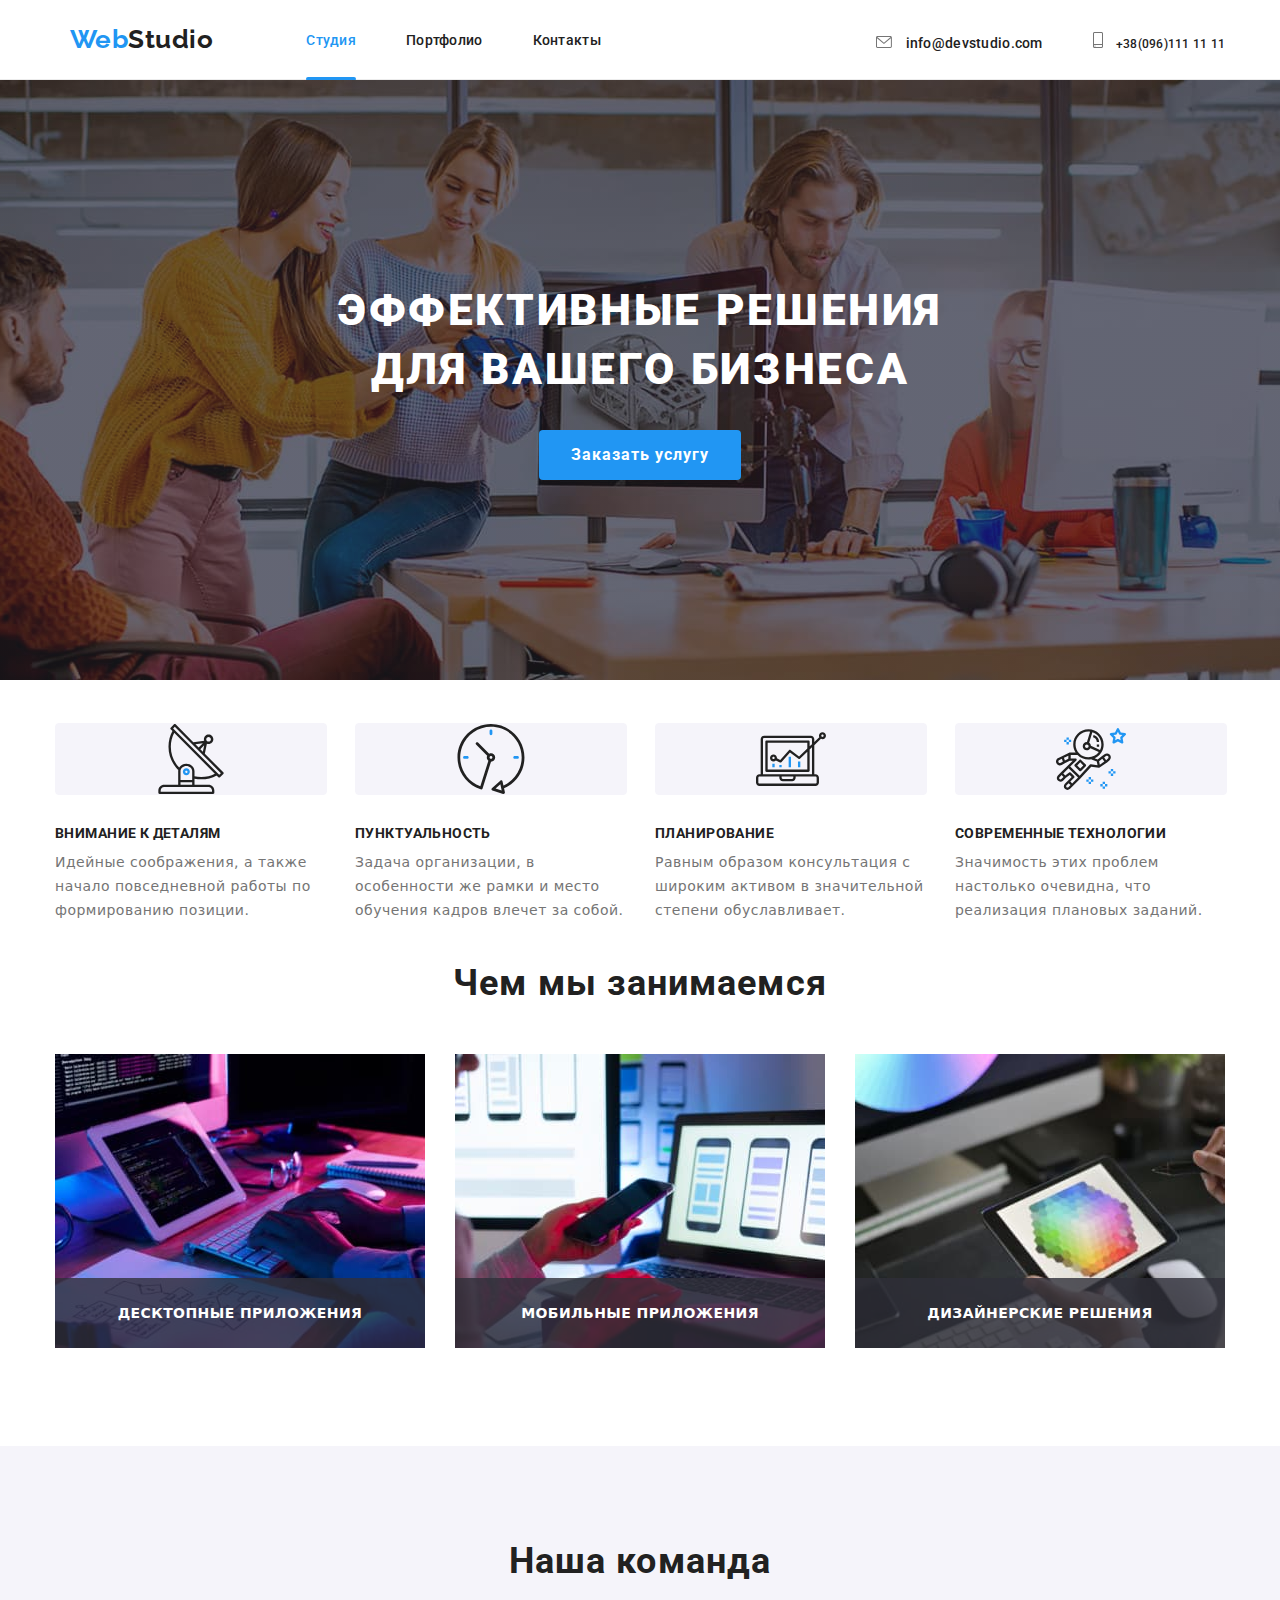
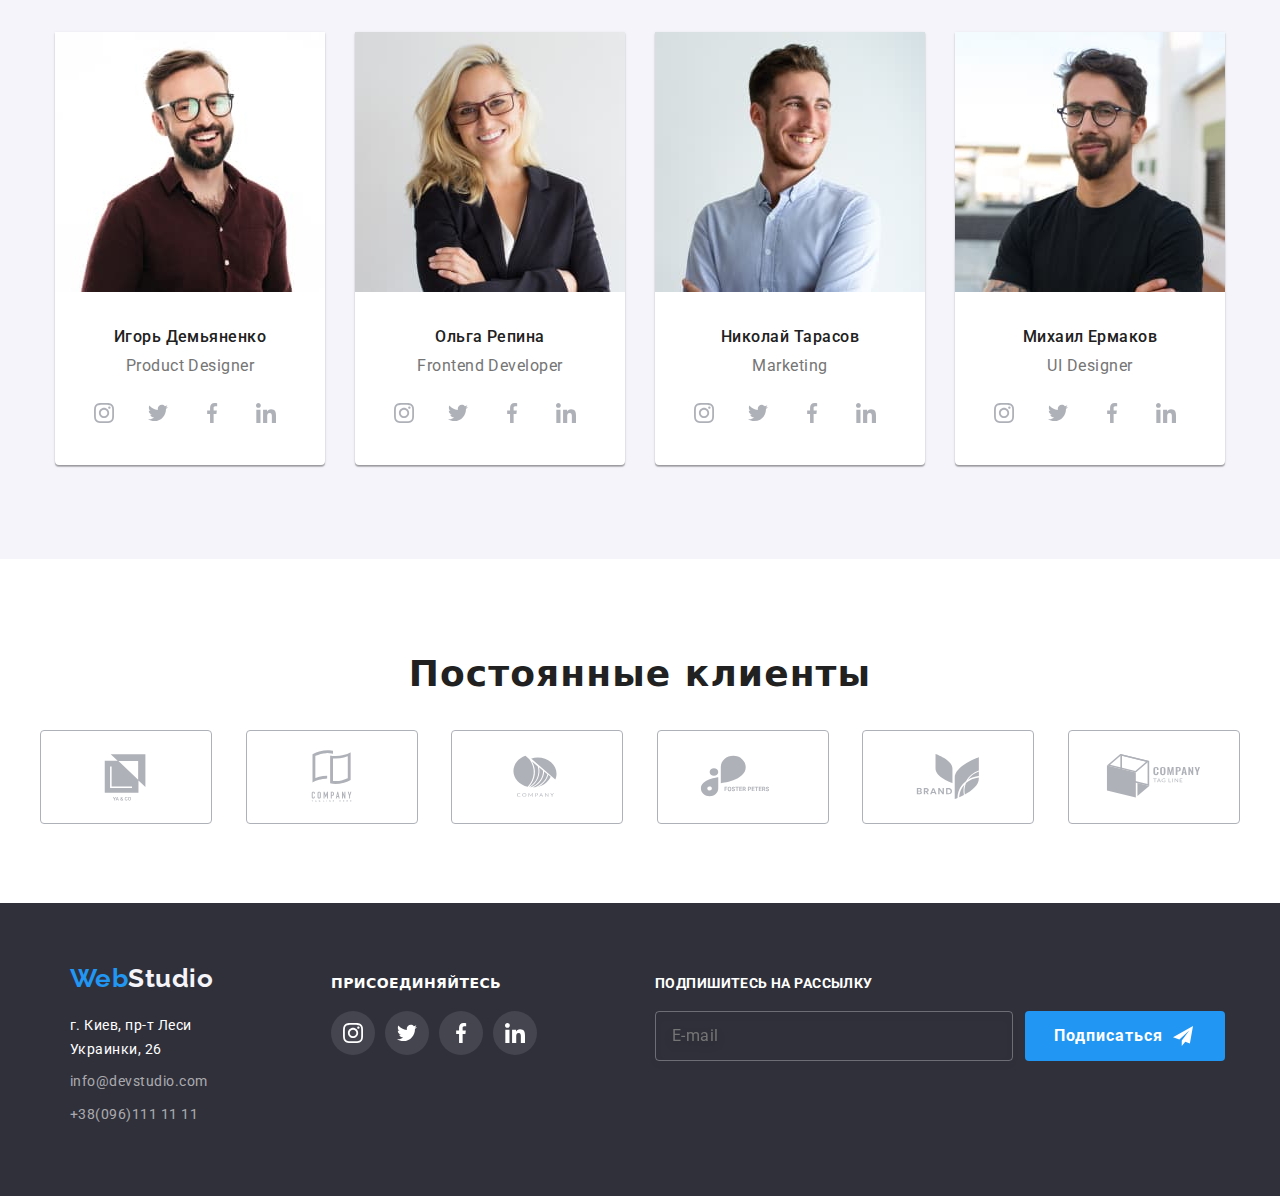
==== commit 059c5052: "vse" ====
--- a/index.html
+++ b/index.html
@@ -17,12 +17,18 @@
                 <nav class="page-header__nav">
                   <div class="position">
                     <a href="" class="logo"><span class="logo-color">Web</span>Studio</a>
-                    <button type="button"  class="button__logo" data-mobBtn>
+                    <div class="pos">
+                    <button type="button"  class="button__logo" data-mob-open >
                       <svg width="40" height="40" aria-label="mobile menu switch" >
-                        <use  class="icon-menu" href="./images/sprite.svg#iconmenu_open " data-mob-open></use>
-                        <use class="icon-cross" href="./images/sprite.svg#iconmenu_close" data-mob-close></use>
+                        <use  class="icon-menu" href="./images/sprite.svg#iconmenu_open " ></use>
+                      </svg>
+                      </button>
+                    <button type="button" class="button__logos" data-mob-close data-mobbtn>
+                      <svg width="40" height="40" aria-label="mobile menu switch">
+                        <use class="icon-cross" href="./images/sprite.svg#iconmenu_close"></use>
                       </svg>
                     </button>
+                  </div>
                   </div>
                   <div class="page-header__menu" data-mob>
                     <ul class="page-header__list page-header__list--nav">
@@ -82,8 +88,7 @@
                         <li class="page-header__item-social"> 
                           <a class="social-border" href="">LinkedIn</a></li>
                       </ul>
-                    
-                  </div>
+                    </div>
                 </nav>      
             </div>
         </div>
@@ -93,7 +98,7 @@
 
         <!--Заголовок-->
         <section class="hero__section">
-            <div class="container">
+            <div class="container container__hero">
                 <h1 class="hero__title">Эффективные решения <br> для вашего бизнеса</h1>
                 <button data-modal-open type="button" class="button primary-top" >Заказать услугу</button>
             </div>
--- a/css/styles.min.css
+++ b/css/styles.min.css
@@ -1 +1 @@
-@import"https://fonts.googleapis.com/css2?family=Raleway:wght@700&family=Roboto:wght@400;500;700;900&display=swap";:root{--primary-white-color: #ffffff;--title-text-color: #212121;--accent-color: #2196f3;--text-color: #757575;--background-color-wan: #2f303a;--backgroynd-color-two: #f5f4fa;--border-color: #ececec;--oformleni-color: #afb1b8}body{color:var(--title-text-color);font-family:Roboto,sans-serif;letter-spacing:.03em;margin:0;padding:0}ul{margin:0;padding:0;list-style-type:none}h1,h2,h3,h4,p{margin:0;padding:0}img{width:100%;height:auto;-o-object-fit:contain;object-fit:contain}.container{margin-right:auto;margin-left:auto;padding-left:15px;padding-right:15px;margin:0 auto}@media screen and (min-width: 480px){.container{width:450px}}@media screen and (min-width: 768px){.container{width:738px}}@media screen and (min-width: 1200px){.container{width:1170px}}.section{padding-bottom:94px}.section-title{font-family:"Roboto";font-weight:700;font-size:36px;line-height:42px;text-align:center;letter-spacing:.03em;color:var(--title-text-color)}/*! modern-normalize v1.1.0 | MIT License | https://github.com/sindresorhus/modern-normalize */html{line-height:1.15;-webkit-text-size-adjust:100%;-moz-tab-size:4;-o-tab-size:4;tab-size:4}body{margin:0;font-family:system-ui,-apple-system,"Segoe UI",Roboto,Helvetica,Arial,sans-serif,"Apple Color Emoji","Segoe UI Emoji"}hr{height:0;color:inherit}abbr[title]{-webkit-text-decoration:underline dotted;text-decoration:underline dotted}b,strong{font-weight:bolder}code,kbd,samp,pre{font-family:ui-monospace,SFMono-Regular,Consolas,"Liberation Mono",Menlo,monospace;font-size:1em}small{font-size:80%}sub,sup{font-size:75%;line-height:0;position:relative;vertical-align:baseline}sub{bottom:-0.25em}sup{top:-0.5em}table{text-indent:0;border-color:inherit}button,input,optgroup,select,textarea{font-family:inherit;font-size:100%;line-height:1.15;margin:0}button,select{text-transform:none}button,[type=button],[type=reset],[type=submit]{-webkit-appearance:button}::-moz-focus-inner{border-style:none;padding:0}:-moz-focusring{outline:1px dotted ButtonText}:-moz-ui-invalid{box-shadow:none}legend{padding:0}progress{vertical-align:baseline}::-webkit-inner-spin-button,::-webkit-outer-spin-button{height:auto}[type=search]{-webkit-appearance:textfield;outline-offset:-2px}::-webkit-search-decoration{-webkit-appearance:none}::-webkit-file-upload-button{-webkit-appearance:button;font:inherit}summary{display:list-item}.page-header{background:var(--primary-white-color);border-bottom:1px solid var(--border-color);position:relative}.header-inner{display:block}@media screen and (max-width: 767px){.page-header__nav{display:block}}@media screen and (min-width: 768px){.page-header__nav{display:-webkit-box;display:-ms-flexbox;display:flex}}.logo{text-decoration:none;font-family:Raleway,sans-serif;color:var(--title-text-color);font-weight:700;line-height:1.17}@media screen and (min-width: 768px)and (max-width: 1199px){.logo{padding:26px 0}}@media screen and (max-width: 1199px){.logo{font-size:24px}}@media screen and (min-width: 1200px){.logo{display:-webkit-box;display:-ms-flexbox;display:flex;font-size:26px;padding:24px 0 25px 15px}}.logo-color{color:var(--accent-color)}.button__logo{display:-webkit-inline-box;display:-ms-inline-flexbox;display:inline-flex;margin:0;padding:0;border:none;background-color:rgba(0,0,0,0);padding:10px 0;z-index:50}@media screen and (min-width: 768px){.button__logo{display:none}}.page-header__link{color:var(--text-color);text-decoration:none;color:var(--title-text-color);font-family:"Roboto";font-weight:500;font-size:14px;line-height:1.14;letter-spacing:.02em;text-decoration:none;-webkit-transition:color 250ms cubic-bezier(0.4, 0, 0.2, 1);transition:color 250ms cubic-bezier(0.4, 0, 0.2, 1)}@media screen and (max-width: 767px){.page-header__link{font-size:40px;line-height:1.175}}@media screen and (min-width: 1200px){.page-header__link{font-size:14px;line-height:1.17}}.page-header__link:hover{color:var(--accent-color);-webkit-transition:color 250ms cubic-bezier(0.4, 0, 0.2, 1);transition:color 250ms cubic-bezier(0.4, 0, 0.2, 1)}.page-header__link:focus{color:var(--accent-color);outline:1px solid var(--accent-color);-webkit-transition:color 250ms cubic-bezier(0.4, 0, 0.2, 1);transition:color 250ms cubic-bezier(0.4, 0, 0.2, 1)}@media screen and (min-width: 768px){.page-header__link--mail,.page-header__link--tell{font-size:12px;line-height:1.16}}.page-header__link:focus .page-header__icon--tell{fill:var(--accent-color);-webkit-transition:fill 250ms cubic-bezier(0.4, 0, 0.2, 1);transition:fill 250ms cubic-bezier(0.4, 0, 0.2, 1)}.button__logo .icon-cross{display:none}.button__logo.is-open .icon-cross{display:block}.button__logo .icon-menu{display:block}.button__logo.is-open .icon-menu{display:none}.button__logo:hover:focus .icon-menu{fill:#2196f3}.button__logo:hover:focus .icon-cross{fill:#2196f3}@media screen and (max-width: 767px){.page-header__link--mail{font-size:24px;line-height:1.166}}@media screen and (max-width: 767px){.page-header__link--tell{font-size:34px;line-height:1.176;padding-bottom:32px}}@media screen and (min-width: 1200px){.page-header__link--tell{font-size:12px;line-height:1.16}}.page-header__list{display:-webkit-box;display:-ms-flexbox;display:flex;font-family:"Roboto";font-weight:500;font-size:14px;line-height:1.14;text-decoration:none}@media screen and (max-width: 767px){.page-header__list{display:block;text-align:left}}@media screen and (max-width: 767px){.page-header__item--nav:not(:last-child){margin-bottom:32px}}@media screen and (min-width: 768px){.page-header__item--nav:not(:last-child){margin-left:0;margin-right:50px}}@media screen and (max-width: 767px){.page-header__item--contact:not(:last-child){font-size:34px;line-height:40px;margin-bottom:1.17;padding-bottom:32px}}@media screen and (min-width: 768px)and (max-width: 1199px){.page-header__item--contact:not(:last-child){margin-bottom:10px}}@media screen and (min-width: 1200px){.page-header__item--contact:not(:last-child){margin-left:0;margin-right:50px}}.position{display:-webkit-box;display:-ms-flexbox;display:flex;-webkit-box-align:center;-ms-flex-align:center;align-items:center;-webkit-box-pack:justify;-ms-flex-pack:justify;justify-content:space-between}@media screen and (max-width: 767px){.page-header__menu{display:none}}@media screen and (min-width: 768px){.page-header__menu{width:100%;display:-webkit-box;display:-ms-flexbox;display:flex;-webkit-box-pack:justify;-ms-flex-pack:justify;justify-content:space-between}}.page-header__menu.is-hidden{display:block}@media screen and (max-width: 767px){.page-header__menu.is-hidden{position:absolute;top:0;left:0;width:100%;background-color:#fff;text-align:center;display:block;z-index:30}}@media screen and (min-width: 768px){.page-header__menu.is-hidden{display:-webkit-box;display:-ms-flexbox;display:flex;-webkit-box-align:center;-ms-flex-align:center;align-items:center;-webkit-box-pack:justify;-ms-flex-pack:justify;justify-content:space-between}}@media screen and (max-width: 767px){.page-header__list--nav{padding:48px 0 302px 40px}}@media screen and (min-width: 768px)and (max-width: 1199px){.page-header__list--nav{margin-left:88px;padding-top:32px}}@media screen and (min-width: 1200px){.page-header__list--nav{margin-left:93px;padding-top:32px}}.page-header__list--contact{position:relative}@media screen and (max-width: 767px){.page-header__list--contact{display:none}}@media screen and (min-width: 768px)and (max-width: 1199px){.page-header__list--contact{display:block;padding-top:21px}}@media screen and (min-width: 1200px){.page-header__list--contact{display:-webkit-inline-box;display:-ms-inline-flexbox;display:inline-flex;-webkit-box-pack:end;-ms-flex-pack:end;justify-content:flex-end;-webkit-box-align:baseline;-ms-flex-align:baseline;align-items:baseline;padding-top:32px}}.page-header__list--mobile{padding:0 0 64px 40px}@media screen and (min-width: 768px){.page-header__list--mobile{display:none}}.page-header__link--active{position:relative;color:var(--accent-color)}@media screen and (min-width: 768px){.page-header__link--active::after{display:block;position:absolute;content:"";top:45px;width:100%;height:4px;border-radius:2px;background-color:var(--accent-color);-webkit-transition:background-color 250ms cubic-bezier(0.4, 0, 0.2, 1);transition:background-color 250ms cubic-bezier(0.4, 0, 0.2, 1)}}@media screen and (max-width: 767px){.page-header__icon--mail{display:none}}@media screen and (min-width: 768px){.page-header__icon--mail{width:16px;height:12px;margin-right:10px}}@media screen and (max-width: 767px){.page-header__icon--tell{display:none}}@media screen and (min-width: 768px){.page-header__icon--tell{width:10px;height:16px;margin-right:10px}}.page-header__item{color:var(--background-color-wan);-webkit-box-pack:space-evenly;-ms-flex-pack:space-evenly;justify-content:space-evenly;fill:var(--text-color);-webkit-transition:fill 250ms cubic-bezier(0.4, 0, 0.2, 1);transition:fill 250ms cubic-bezier(0.4, 0, 0.2, 1)}.page-header__item:hover,.page-header__item:focus{fill:var(--accent-color);-webkit-transition:fill 250ms cubic-bezier(0.4, 0, 0.2, 1);transition:fill 250ms cubic-bezier(0.4, 0, 0.2, 1)}.button{color:#757575;font-family:Roboto,sans-serif;font-weight:500;font-size:14px;line-height:1.63;letter-spacing:.03em;text-decoration:none;-webkit-transition:color 250ms cubic-bezier(0.4, 0, 0.2, 1);transition:color 250ms cubic-bezier(0.4, 0, 0.2, 1);padding:10px 32px 10px 32px}.button:hover{color:var(--accent-color);-webkit-transition:color 250ms cubic-bezier(0.4, 0, 0.2, 1);transition:color 250ms cubic-bezier(0.4, 0, 0.2, 1)}.button.primary-top{color:var(--primary-white-color);background-color:var(--accent-color);border:none;border-radius:4px;font-weight:700;font-size:16px;line-height:1.88;letter-spacing:.06em}.button.primary-top:hover{-webkit-box-shadow:0px 4px 4px rgba(0,0,0,.15);box-shadow:0px 4px 4px rgba(0,0,0,.15);-webkit-transition:-webkit-box-shadow 250ms cubic-bezier(0.4, 0, 0.2, 1);transition:-webkit-box-shadow 250ms cubic-bezier(0.4, 0, 0.2, 1);transition:box-shadow 250ms cubic-bezier(0.4, 0, 0.2, 1);transition:box-shadow 250ms cubic-bezier(0.4, 0, 0.2, 1), -webkit-box-shadow 250ms cubic-bezier(0.4, 0, 0.2, 1)}.page-header__list-social{font-family:"Roboto";font-style:normal;font-weight:500;font-size:18px;line-height:1.22;letter-spacing:.02em;display:-webkit-box;display:-ms-flexbox;display:flex;padding-left:40px;padding-bottom:48px}@media screen and (min-width: 768px){.page-header__list-social{display:none}}.page-header__item-social{padding-right:10px}.social-border{color:#2196f3;text-decoration:none}.page-header__item-social:nth-last-child(n+2) .social-border{padding-right:10px;border-right:1px solid rgba(33,33,33,.2)}.hero__section{max-width:1600px;height:600px;margin-left:auto;margin-right:auto;background-size:cover;background-position:center;background-repeat:no-repeat;display:-webkit-box;display:-ms-flexbox;display:flex;-webkit-box-align:center;-ms-flex-align:center;align-items:center;text-align:center;position:relative}@media screen and (min-width: 1200px){.hero__section{background-image:-webkit-gradient(linear, left top, right top, from(rgba(47, 48, 58, 0.4)), to(rgba(47, 48, 58, 0.4))),url("../images/laptop/header-img.jpg");background-image:linear-gradient(to right, rgba(47, 48, 58, 0.4), rgba(47, 48, 58, 0.4)),url("../images/laptop/header-img.jpg")}}@media screen and (min-width: 1200px)and (min-device-pixel-ratio: 2),screen and (min-width: 1200px)and (-webkit-min-device-pixel-ratio: 2),screen and (min-width: 1200px)and (min-resolution: 192dpi),screen and (min-width: 1200px)and (min-resolution: 2dppx){.hero__section{background-image:-webkit-gradient(linear, left top, right top, from(rgba(47, 48, 58, 0.4)), to(rgba(47, 48, 58, 0.4))),url("../images/laptop/header-img@2x.jpg");background-image:linear-gradient(to right, rgba(47, 48, 58, 0.4), rgba(47, 48, 58, 0.4)),url("../images/laptop/header-img@2x.jpg")}}@media screen and (max-width: 1199px){.hero__section{background-image:-webkit-gradient(linear, left top, right top, from(rgba(47, 48, 58, 0.4)), to(rgba(47, 48, 58, 0.4))),url("../images/tablet/Header-img.jpg");background-image:linear-gradient(to right, rgba(47, 48, 58, 0.4), rgba(47, 48, 58, 0.4)),url("../images/tablet/Header-img.jpg")}}@media screen and (max-width: 1199px)and (min-device-pixel-ratio: 2),screen and (max-width: 1199px)and (-webkit-min-device-pixel-ratio: 2),screen and (max-width: 1199px)and (min-resolution: 192dpi),screen and (max-width: 1199px)and (min-resolution: 2dppx){.hero__section{background-image:-webkit-gradient(linear, left top, right top, from(rgba(47, 48, 58, 0.4)), to(rgba(47, 48, 58, 0.4))),url("../images/tablet/Header-img@2x.jpg");background-image:linear-gradient(to right, rgba(47, 48, 58, 0.4), rgba(47, 48, 58, 0.4)),url("../images/tablet/Header-img@2x.jpg")}}@media screen and (max-width: 767px){.hero__section{background-image:-webkit-gradient(linear, left top, right top, from(rgba(47, 48, 58, 0.4)), to(rgba(47, 48, 58, 0.4))),url("../images/mobile/Header-img.jpg");background-image:linear-gradient(to right, rgba(47, 48, 58, 0.4), rgba(47, 48, 58, 0.4)),url("../images/mobile/Header-img.jpg")}}@media screen and (max-width: 767px)and (min-device-pixel-ratio: 2),screen and (max-width: 767px)and (-webkit-min-device-pixel-ratio: 2),screen and (max-width: 767px)and (min-resolution: 192dpi),screen and (max-width: 767px)and (min-resolution: 2dppx){.hero__section{background-image:-webkit-gradient(linear, left top, right top, from(rgba(47, 48, 58, 0.4)), to(rgba(47, 48, 58, 0.4))),url("../images/mobile/Header-img@2x.jpg");background-image:linear-gradient(to right, rgba(47, 48, 58, 0.4), rgba(47, 48, 58, 0.4)),url("../images/mobile/Header-img@2x.jpg")}}.hero__title{color:var(--primary-white-color);font-family:Roboto;font-weight:900;font-size:44px;line-height:1.36;text-align:center;letter-spacing:.06em;text-transform:uppercase;margin-bottom:30px}@media screen and (max-width: 1199px){.hero__title{font-size:26px;line-height:1.61}}@media screen and (max-width: 1199px){.backdrop{position:fixed;top:0;left:0;width:100%;height:100%;padding:30px 15px;overflow-y:scroll}}@media screen and (min-width: 1200px){.backdrop{position:fixed;top:0;left:0;width:100%;height:100%;background:rgba(0,0,0,.2);padding:50px 30px;overflow-y:scroll}}.backdrop.is-hidden{opacity:0;pointer-events:none}.modal{-webkit-transform:translate(-50%, -50%);transform:translate(-50%, -50%);border-radius:14px;background-color:var(--primary-white-color);padding:40px 40px 0}@media screen and (max-width: 520px){.modal{margin-top:93px;position:fixed;top:45%;left:46%;min-width:75%;margin:93px 15px 50px 15px}}@media screen and (min-width: 521px)and (max-width: 1199px){.modal{margin-top:93px;position:fixed;top:45%;left:46%;width:370px;margin:93px 15px 50px 15px}}@media screen and (min-width: 1200px){.modal{margin-top:203px;position:absolute;top:75%;left:50%;min-width:528px}}@media screen and (min-width: 1200px){.feature{padding-top:30px;padding-bottom:30px}}@media screen and (max-width: 1199px){.feature{padding-top:60px;padding-bottom:60px}}.feature__title{visibility:hidden;margin-bottom:-30px}@media screen and (min-width: 480px){.feature__list{display:block}}@media screen and (min-width: 768px){.feature__list{display:-webkit-box;display:-ms-flexbox;display:flex;-ms-flex-wrap:wrap;flex-wrap:wrap;margin:-15px}}@media screen and (min-width: 1200px){.feature__list{display:-webkit-box;display:-ms-flexbox;display:flex;-ms-flex-wrap:wrap;flex-wrap:wrap;margin:-15px}}.feature__list--title{font-weight:700;font-size:14px;line-height:16px;letter-spacing:.03em;text-transform:uppercase;color:var(--title-text-color)}@media screen and (max-width: 767px){.feature__list--title{text-align:center}}@media screen and (max-width: 767px){.feature__item{padding-bottom:30px}}@media screen and (min-width: 768px){.feature__item{width:calc((100% - 90px)/2);margin:15px}}@media screen and (min-width: 1200px){.feature__item{width:calc((100% - 120px)/4);margin:15px}}.specifics{padding-top:30px}.feature__icon{background:var(--backgroynd-color-two);border:1px solid var(--backgroynd-color-two);border-radius:4px;display:-webkit-box;display:-ms-flexbox;display:flex;-webkit-box-align:center;-ms-flex-align:center;align-items:center;-webkit-box-pack:center;-ms-flex-pack:center;justify-content:center;-webkit-transition:border 250ms cubic-bezier(0.4, 0, 0.2, 1);transition:border 250ms cubic-bezier(0.4, 0, 0.2, 1)}.feature__icon:hover,.feature__icon:focus{border-color:var(--accent-color);-webkit-transition:border 250ms cubic-bezier(0.4, 0, 0.2, 1);transition:border 250ms cubic-bezier(0.4, 0, 0.2, 1)}@media screen and (min-width: 480px){.feature__icon{padding-top:25px;padding-bottom:25px}}@media screen and (min-width: 768px){.feature__icon{padding-top:25px;padding-bottom:25px}}@media screen and (min-width: 1200px){.feature__icon{width:270px}}.feature__text{padding-top:10px;margin-bottom:9px;font-weight:400;font-size:14px;line-height:1.71;color:var(--text-color);text-transform:none}@media screen and (min-width: 1200px){.works{padding-bottom:94px;text-align:center}}@media screen and (max-width: 1199px){.works{display:none}}.works__title{margin-bottom:50px;font-family:"Roboto";font-weight:700;font-size:36px;line-height:42px;text-align:center;letter-spacing:.03em;color:var(--title-text-color)}.works__list{-webkit-box-align:center;-ms-flex-align:center;align-items:center;-webkit-box-pack:justify;-ms-flex-pack:justify;justify-content:space-between;display:-webkit-box;display:-ms-flexbox;display:flex;position:relative;z-index:-1}.works__name{position:absolute;width:370px;height:70px;top:224px;background:rgba(47,48,58,.8)}.works__name p{padding:27px 0;font-weight:700;font-size:14px;line-height:16px;text-align:center;letter-spacing:.03em;text-transform:uppercase;color:var(--primary-white-color)}.comanda{background-color:var(--backgroynd-color-two)}@media screen and (max-width: 1200px){.comanda{padding-top:60px;padding-bottom:60px}}@media screen and (min-width: 1200px){.comanda{padding-top:94px;padding-bottom:94px}}.comanda__title{margin-bottom:50px;font-family:"Roboto";font-weight:700;font-size:36px;line-height:42px;text-align:center;letter-spacing:.03em;color:var(--title-text-color)}@media screen and (min-width: 480px){.comanda__list{display:block}}@media screen and (min-width: 768px){.comanda__list{display:-webkit-box;display:-ms-flexbox;display:flex;-ms-flex-wrap:wrap;flex-wrap:wrap;margin:-15px}}@media screen and (min-width: 1200px){.comanda__list{display:-webkit-box;display:-ms-flexbox;display:flex;-ms-flex-wrap:wrap;flex-wrap:wrap;margin:-15px}}.comanda__item{text-align:center;background:var(--primary-white-color);-webkit-box-shadow:0px 1px 3px rgba(0,0,0,.12),0px 1px 1px rgba(0,0,0,.14),0px 2px 1px rgba(0,0,0,.2);box-shadow:0px 1px 3px rgba(0,0,0,.12),0px 1px 1px rgba(0,0,0,.14),0px 2px 1px rgba(0,0,0,.2);border-radius:0px 0px 4px 4px}@media screen and (max-width: 767px){.comanda__item:not(:last-child){margin-bottom:30px}}@media screen and (min-width: 768px){.comanda__item{width:calc((100% - 60px)/2);margin:15px}}@media screen and (min-width: 1200px){.comanda__item{width:calc((100% - 120px)/4);margin:15px}}@media screen and (max-width: 767px){.name-container{padding:30px 0 24px 0}}@media screen and (min-width: 1200px){.name-container{padding:30px 0}}.comanda__name{font-family:"Roboto";font-weight:500;font-size:16px;line-height:1.19;margin-bottom:10px;color:var(--title-text-color)}@media screen and (min-width: 768px){.comanda__name{padding-top:30px}}.p-name{font-family:"Roboto";font-weight:400;font-size:16px;line-height:1.19;color:var(--text-color);padding-bottom:16px}.social__icons{fill:var(--oformleni-color)}@media screen and (max-width: 1200px){.customers{padding-top:60px;padding-bottom:60px}}@media screen and (min-width: 1200px){.customers{padding-top:94px;padding-bottom:94px}}.customers__title{margin-bottom:50px;font-weight:700;font-size:36px;line-height:42px;text-align:center;letter-spacing:.03em;color:var(--title-text-color)}.box{display:-webkit-box;display:-ms-flexbox;display:flex;-webkit-box-align:center;-ms-flex-align:center;align-items:center;-webkit-box-pack:justify;-ms-flex-pack:justify;justify-content:space-between;-ms-flex-wrap:wrap;flex-wrap:wrap;margin:-15px}@media screen and (max-width: 767px){.box__item{width:calc((100% - 60px)/2);margin:15px}}@media screen and (min-width: 768px)and (max-width: 1199px){.box__item{width:calc((100% - 90px)/3);margin:15px}}.box__link{display:-webkit-inline-box;display:-ms-inline-flexbox;display:inline-flex;-webkit-box-align:center;-ms-flex-align:center;align-items:center;-webkit-box-pack:center;-ms-flex-pack:center;justify-content:center;width:170px;height:92px;border:1px solid var(--oformleni-color);border-radius:4px;-webkit-transition:border 250ms cubic-bezier(0.4, 0, 0.2, 1);transition:border 250ms cubic-bezier(0.4, 0, 0.2, 1)}.box__link:focus,.box__link:hover{border:1px solid #2196f3;outline:0px solid var(--accent-color);-webkit-transition:border 250ms cubic-bezier(0.4, 0, 0.2, 1);transition:border 250ms cubic-bezier(0.4, 0, 0.2, 1)}@media screen and (max-width: 1199px){.box__link{width:100%}}.box__icon{fill:var(--oformleni-color);-webkit-transition:fill 250ms cubic-bezier(0.4, 0, 0.2, 1);transition:fill 250ms cubic-bezier(0.4, 0, 0.2, 1)}.box__icon:focus,.box__icon:hover{fill:var(--accent-color);-webkit-transition:fill 250ms cubic-bezier(0.4, 0, 0.2, 1);transition:fill 250ms cubic-bezier(0.4, 0, 0.2, 1)}.footer{background-color:var(--background-color-wan);padding-top:60px;padding-bottom:60px}.logotip{text-decoration:none;font-family:Raleway,sans-serif;font-weight:700;font-size:26px;line-height:1.19;color:var(--title-text-color)}@media screen and (min-width: 1200px){.logotip{display:-webkit-box;display:-ms-flexbox;display:flex}}.footer__logo--color{color:var(--accent-color)}.footer__logo{color:var(--backgroynd-color-two)}@media screen and (min-width: 767px){.footer__pozition{padding-left:15px;padding-right:15px;display:-webkit-box;display:-ms-flexbox;display:flex;-webkit-box-pack:justify;-ms-flex-pack:justify;justify-content:space-between}}.footer__address{color:var(--primary-white-color);display:block}@media screen and (max-width: 767px){.footer__address{text-align:center}}.address{padding-top:20px}.info{margin-bottom:9px;font-family:Roboto,sans-serif;font-weight:400;font-size:14px;line-height:1.71;color:var(--text-color)}.address__street{color:var(--primary-white-color)}.address__contact{color:rgba(255,255,255,.6)}.logo-link{-webkit-box-align:center;-ms-flex-align:center;align-items:center}@media screen and (max-width: 767px){.footer__container{display:block}}@media screen and (min-width: 768px){.footer__container{display:block}}@media screen and (min-width: 1200px){.footer__container{display:-webkit-box;display:-ms-flexbox;display:flex}}@media screen and (max-width: 767px){.social{margin-top:60px}}@media screen and (min-width: 768px)and (max-width: 1199px){.social{margin-top:5px}}@media screen and (min-width: 1200px){.social{padding-left:70px}}.social__title{color:var(--primary-white-color);font-weight:700;font-size:14px;line-height:16px;letter-spacing:.03em;text-transform:uppercase;padding-bottom:20px}@media screen and (max-width: 1199px){.social__title{display:block;text-align:center}}@media screen and (min-width: 1200px){.social__title{padding-top:12px}}.social__list{display:-webkit-box;display:-ms-flexbox;display:flex}@media screen and (min-width: 768px){.social__list{padding-bottom:24px}}@media screen and (max-width: 1199px){.social__list{display:-webkit-box;display:-ms-flexbox;display:flex;-webkit-box-align:center;-ms-flex-align:center;align-items:center;-webkit-box-pack:center;-ms-flex-pack:center;justify-content:center}}@media screen and (min-width: 1200px){.social__list{display:-webkit-box;display:-ms-flexbox;display:flex;-webkit-box-pack:center;-ms-flex-pack:center;justify-content:center}}@media screen and (min-width: 480px){.social__item{display:block;text-align:center}}@media screen and (min-width: 1200px){.social__item{display:-webkit-box;display:-ms-flexbox;display:flex;-webkit-box-pack:center;-ms-flex-pack:center;justify-content:center;padding-right:10px}}.social__link{display:-webkit-inline-box;display:-ms-inline-flexbox;display:inline-flex;-webkit-box-align:center;-ms-flex-align:center;align-items:center;-webkit-box-pack:center;-ms-flex-pack:center;justify-content:center;width:44px;height:44px;border-radius:50%;background:rgba(255,255,255,.1);-webkit-transition:background 250ms cubic-bezier(0.4, 0, 0.2, 1);transition:background 250ms cubic-bezier(0.4, 0, 0.2, 1)}.social__link:hover,.social__link:focus{background:var(--accent-color);outline:0;-webkit-transition:background 250ms cubic-bezier(0.4, 0, 0.2, 1);transition:background 250ms cubic-bezier(0.4, 0, 0.2, 1)}.social__link:hover .social__icons,.social__link:focus .social__icons{fill:var(--primary-white-color);-webkit-transition:fill 250ms cubic-bezier(0.4, 0, 0.2, 1);transition:fill 250ms cubic-bezier(0.4, 0, 0.2, 1)}.social__link:hover .social-icon-comand,.social__link:focus .social-icon-comand{fill:var(--primary-white-color);-webkit-transition:fill 250ms cubic-bezier(0.4, 0, 0.2, 1);transition:fill 250ms cubic-bezier(0.4, 0, 0.2, 1)}.social__icon{fill:var(--primary-white-color)}@media screen and (max-width: 1199px){.activ-menu{padding-top:60px;margin-right:auto;margin-left:auto}}@media scren and (min-width: 768px){.activ-menu{display:block}}@media screen and (min-width: 1200px){.activ-menu{padding-top:12px;padding-left:93px}}.subscription__title{font-family:"Roboto";font-style:normal;font-weight:700;font-size:14px;line-height:16px;letter-spacing:.03em;text-transform:uppercase;color:#fff}@media screen and (max-width: 1199px){.subscription__title{display:block;text-align:center;padding-bottom:20px}}@media screen and (min-width: 1200px){.subscription__title{display:block;padding-bottom:20px}}@media screen and (min-width: 1200px){.subscription__mailing{display:-webkit-box;display:-ms-flexbox;display:flex}}.subscription__input{height:50px;background-color:rgba(255,255,255,0);border:1px solid rgba(255,255,255,.3);-webkit-box-sizing:border-box;box-sizing:border-box;-webkit-filter:drop-shadow(0px 4px 4px rgba(0, 0, 0, 0.15));filter:drop-shadow(0px 4px 4px rgba(0, 0, 0, 0.15));border-radius:4px;font-family:"Roboto";font-style:normal;font-weight:400;font-size:16px;line-height:1.25;padding:15px 16px;display:-webkit-box;display:-ms-flexbox;display:flex;-webkit-box-align:center;-ms-flex-align:center;align-items:center;letter-spacing:.03em;color:rgba(255,255,255,.6);-webkit-transition:border 250ms cubic-bezier(0.4, 0, 0.2, 1);transition:border 250ms cubic-bezier(0.4, 0, 0.2, 1)}@media screen and (max-width: 479px){.subscription__input{width:100%}}@media screen and (min-width: 480px)and (max-width: 1199px){.subscription__input{margin-left:auto;margin-right:auto;width:450px}}@media screen and (min-width: 1200px){.subscription__input{width:358px}}.subscription__button{width:200px;height:50px;padding:10px 28px 10px 29px}@media screen and (max-width: 1199px){.subscription__button{position:relative;margin-top:20px;margin-left:auto;margin-right:auto;display:block;text-align:left}}@media screen and (min-width: 1200px){.subscription__button{position:relative;display:-webkit-box;display:-ms-flexbox;display:flex;margin-left:12px}}.subscription__icon{position:absolute;left:148px;top:15px}@media screen and (max-width: 767px){.menu{padding-top:45px;padding-bottom:40px}}@media screen and (min-width: 768px){.menu{padding-top:60px;padding-bottom:30px}}@media screen and (min-width: 1200px){.menu{padding-top:94px;padding-bottom:50px}}@media screen and (max-width: 767px){.menu__list{display:-webkit-box;display:-ms-flexbox;display:flex;-ms-flex-wrap:wrap;flex-wrap:wrap}}@media screen and (min-width: 768px){.menu__list{display:-webkit-box;display:-ms-flexbox;display:flex;-webkit-box-pack:center;-ms-flex-pack:center;justify-content:center}}@media screen and (max-width: 767px){.menu__items--padding{padding-right:10px}}.menu__items{font-weight:500;font-size:16px;line-height:1.62;text-align:center;letter-spacing:.03em;color:var(--title-text-color)}@media screen and (max-width: 767px){.menu__items{margin-top:15px}}.menu__button{color:var(--title-text-color);font-family:Roboto,sans-serif;font-weight:500;font-size:14px;line-height:1.63;letter-spacing:.03em;text-decoration:none;padding:6px 22px;border-radius:4px;border:0;background-color:var(--backgroynd-color-two);-webkit-transition:background-color 250ms,color 250ms cubic-bezier(0.4, 0, 0.2, 1);transition:background-color 250ms,color 250ms cubic-bezier(0.4, 0, 0.2, 1)}.menu__button:hover,.menu__button:focus{background-color:var(--accent-color);color:var(--primary-white-color);-webkit-box-shadow:0px 3px 1px rgba(0,0,0,.1),0px 1px 2px rgba(0,0,0,.08),0px 2px 2px rgba(0,0,0,.12);box-shadow:0px 3px 1px rgba(0,0,0,.1),0px 1px 2px rgba(0,0,0,.08),0px 2px 2px rgba(0,0,0,.12);outline:0px;-webkit-transition:background-color 250ms,color 250ms cubic-bezier(0.4, 0, 0.2, 1);transition:background-color 250ms,color 250ms cubic-bezier(0.4, 0, 0.2, 1)}.menu__button--active{background-color:var(--accent-color);color:var(--primary-white-color)}.menu__items:not(:last-child){margin-left:0;margin-right:8px}@media screen and (max-width: 1199px){.services{padding-bottom:60px}}@media screen and (min-width: 1200px){.services{padding-bottom:94px}}.services__list{display:-webkit-box;display:-ms-flexbox;display:flex;-ms-flex-wrap:wrap;flex-wrap:wrap;margin:-15px}@media screen and (max-width: 767px){.services__list{margin:0}}.services__item{border:0px solid var(--backgroynd-color-two);-webkit-transition:-webkit-box-shadow 250ms cubic-bezier(0.4, 0, 0.2, 1);transition:-webkit-box-shadow 250ms cubic-bezier(0.4, 0, 0.2, 1);transition:box-shadow 250ms cubic-bezier(0.4, 0, 0.2, 1);transition:box-shadow 250ms cubic-bezier(0.4, 0, 0.2, 1), -webkit-box-shadow 250ms cubic-bezier(0.4, 0, 0.2, 1)}.services__item:hover .services__fon{-webkit-transform:translateY(-100%);transform:translateY(-100%);opacity:1;-webkit-transition:-webkit-transform 250ms cubic-bezier(0.4, 0, 0.2, 1);transition:-webkit-transform 250ms cubic-bezier(0.4, 0, 0.2, 1);transition:transform 250ms cubic-bezier(0.4, 0, 0.2, 1);transition:transform 250ms cubic-bezier(0.4, 0, 0.2, 1), -webkit-transform 250ms cubic-bezier(0.4, 0, 0.2, 1)}.services__item:hover,.services__item:focus{-webkit-box-shadow:0px 3px 1px rgba(0,0,0,.1),0px 1px 2px rgba(0,0,0,.08),0px 2px 2px rgba(0,0,0,.12);box-shadow:0px 3px 1px rgba(0,0,0,.1),0px 1px 2px rgba(0,0,0,.08),0px 2px 2px rgba(0,0,0,.12);-webkit-transition:-webkit-box-shadow 250ms cubic-bezier(0.4, 0, 0.2, 1);transition:-webkit-box-shadow 250ms cubic-bezier(0.4, 0, 0.2, 1);transition:box-shadow 250ms cubic-bezier(0.4, 0, 0.2, 1);transition:box-shadow 250ms cubic-bezier(0.4, 0, 0.2, 1), -webkit-box-shadow 250ms cubic-bezier(0.4, 0, 0.2, 1)}@media screen and (max-width: 767px){.services__item:not(:last-child){margin-bottom:30px}}@media screen and (max-width: 767px){.services__item{width:100%}}@media screen and (min-width: 768px)and (max-width: 1199px){.services__item{width:calc((100% - 60px)/2);margin:15px}}@media screen and (min-width: 1200px){.services__item{width:370px;margin-right:30px;margin-bottom:30px}}.services__item img{display:block}@media screen and (min-width: 768px)and (max-width: 1199px){.services__item:nth-last-child(1){margin-bottom:0}}@media screen and (min-width: 1200px){.services__item:nth-child(3n){margin-right:0}.services__item:nth-last-child(-n+3){margin-bottom:0}}.services__link{text-decoration:none;position:relative}.services__picture{position:relative;overflow:hidden}.services__fon{position:absolute;top:100%;left:0;width:100%;height:100%;background:rgba(33,150,243,.9);opacity:1;-webkit-transition:-webkit-transform 250ms cubic-bezier(0.4, 0, 0.2, 1);transition:-webkit-transform 250ms cubic-bezier(0.4, 0, 0.2, 1);transition:transform 250ms cubic-bezier(0.4, 0, 0.2, 1);transition:transform 250ms cubic-bezier(0.4, 0, 0.2, 1), -webkit-transform 250ms cubic-bezier(0.4, 0, 0.2, 1)}.services__info{padding:63px 24px;font-weight:400;font-size:18px;line-height:1.56;letter-spacing:.03em;color:var(--primary-white-color);opacity:1}.services__section{padding:20px 24px;border:1px solid #eee;border-top:0}@media screen and (min-width: 768px)and (max-width: 1199px){.services__section--padding{padding-bottom:56px}}.services__name{font-family:"Roboto";font-style:normal;font-weight:700;font-size:18px;line-height:2;letter-spacing:.06em;color:var(--title-text-color);padding-bottom:4px}.services__kind{font-weight:400;font-size:16px;line-height:1.88;letter-spacing:.03em;color:var(--text-color)}.modal__title{display:block;width:100%;margin-bottom:12px;font-family:"Roboto";font-style:normal;font-weight:700;font-size:20px;line-height:23px;text-align:center;letter-spacing:.03em;color:#212121}.form__field{margin-bottom:10px}.form__lable{display:-webkit-box;display:-ms-flexbox;display:flex;font-family:"Roboto";font-weight:400;font-size:12px;line-height:14px;letter-spacing:.01em;padding-bottom:4px;color:#757575}.form__input{width:100%;height:40px;padding-left:42px;border:1px solid rgba(33,33,33,.2);-webkit-box-sizing:border-box;box-sizing:border-box;border-radius:4px}.form-textarea{height:120px;padding:12px 16px;resize:none;font-family:"Roboto";font-style:normal;font-weight:400;font-size:14px;line-height:16px;letter-spacing:.01em;color:rgba(117,117,117,.5)}.form__field.checkbox{display:block;margin-bottom:30px}.form__lable--check{padding-left:36px}.visually{position:absolute;width:1px;height:1px;overflow:hidden;clip:rect(0 0 0 0)}.form__check--box{position:absolute;width:16px;height:15px;margin-left:-23px;margin-top:2px;border-radius:2px;-webkit-box-shadow:0 0 0 2px #212121;box-shadow:0 0 0 2px #212121}.form__input--check:checked+.form__check--box{-webkit-box-shadow:0 0 0 2px #2196f3;box-shadow:0 0 0 2px #2196f3;background-image:url("../svg/checked.svg");background-position:50% 50%;background-repeat:no-repeat;background-color:var(--accent-color)}.form__lable--check{font-style:normal;font-weight:400;font-size:14px;line-height:1.71;letter-spacing:.03em;color:#757575;padding-left:12px}.form__link{color:var(--accent-color);font-weight:400;text-decoration:underline}.form__button{font-family:inherit;height:50px;width:200px}.close{position:absolute;top:8px;right:8px;padding:0;border:none;background-color:var(--primary-white-color);-webkit-box-sizing:border-box;box-sizing:border-box;-webkit-transition:stroke 250ms,fill 250ms cubic-bezier(0.4, 0, 0.2, 1);transition:stroke 250ms,fill 250ms cubic-bezier(0.4, 0, 0.2, 1)}.close:hover{fill:var(--accent-color);stroke:var(--accent-color);-webkit-transition:stroke 250ms,fill 250ms cubic-bezier(0.4, 0, 0.2, 1);transition:stroke 250ms,fill 250ms cubic-bezier(0.4, 0, 0.2, 1)}.form__field{position:relative}.form__field:focus{background:var(--accent-color);outline:0;fill:#2196f3;-webkit-transition:fill 250ms,background 250ms cubic-bezier(0.4, 0, 0.2, 1);transition:fill 250ms,background 250ms cubic-bezier(0.4, 0, 0.2, 1)}.form__icon{position:absolute;left:12px;top:50%;fill:var(--title-text-color);-webkit-transition:fill 250ms cubic-bezier(0.4, 0, 0.2, 1);transition:fill 250ms cubic-bezier(0.4, 0, 0.2, 1)}.form__input:focus{border:1px solid #2196f3;fill:var(var(--accent-color));-webkit-transition:fill 250ms cubic-bezier(0.4, 0, 0.2, 1);transition:fill 250ms cubic-bezier(0.4, 0, 0.2, 1)}.form__input:focus:focus,.form__input:focus:focus+.form__icon{outline:0;-webkit-transition:background,fill 250ms cubic-bezier(0.4, 0, 0.2, 1);transition:background,fill 250ms cubic-bezier(0.4, 0, 0.2, 1);fill:#2196f3}.footer{background-color:var(--background-color-wan);padding-top:60px;padding-bottom:60px}.logotip{text-decoration:none;font-family:Raleway,sans-serif;font-weight:700;font-size:26px;line-height:1.19;color:var(--title-text-color)}@media screen and (min-width: 1200px){.logotip{display:-webkit-box;display:-ms-flexbox;display:flex}}.footer__logo--color{color:var(--accent-color)}.footer__logo{color:var(--backgroynd-color-two)}@media screen and (min-width: 767px){.footer__pozition{padding-left:15px;padding-right:15px;display:-webkit-box;display:-ms-flexbox;display:flex;-webkit-box-pack:justify;-ms-flex-pack:justify;justify-content:space-between}}.footer__address{color:var(--primary-white-color);display:block}@media screen and (max-width: 767px){.footer__address{text-align:center}}.address{padding-top:20px}.info{margin-bottom:9px;font-family:Roboto,sans-serif;font-weight:400;font-size:14px;line-height:1.71;color:var(--text-color)}.address__street{color:var(--primary-white-color)}.address__contact{color:rgba(255,255,255,.6)}.logo-link{-webkit-box-align:center;-ms-flex-align:center;align-items:center}@media screen and (max-width: 767px){.footer__container{display:block}}@media screen and (min-width: 768px){.footer__container{display:block}}@media screen and (min-width: 1200px){.footer__container{display:-webkit-box;display:-ms-flexbox;display:flex}}@media screen and (max-width: 767px){.social{margin-top:60px}}@media screen and (min-width: 768px)and (max-width: 1199px){.social{margin-top:5px}}@media screen and (min-width: 1200px){.social{padding-left:70px}}.social__title{color:var(--primary-white-color);font-weight:700;font-size:14px;line-height:16px;letter-spacing:.03em;text-transform:uppercase;padding-bottom:20px}@media screen and (max-width: 1199px){.social__title{display:block;text-align:center}}@media screen and (min-width: 1200px){.social__title{padding-top:12px}}.social__list{display:-webkit-box;display:-ms-flexbox;display:flex}@media screen and (min-width: 768px){.social__list{padding-bottom:24px}}@media screen and (max-width: 1199px){.social__list{display:-webkit-box;display:-ms-flexbox;display:flex;-webkit-box-align:center;-ms-flex-align:center;align-items:center;-webkit-box-pack:center;-ms-flex-pack:center;justify-content:center}}@media screen and (min-width: 1200px){.social__list{display:-webkit-box;display:-ms-flexbox;display:flex;-webkit-box-pack:center;-ms-flex-pack:center;justify-content:center}}@media screen and (min-width: 480px){.social__item{display:block;text-align:center}}@media screen and (min-width: 1200px){.social__item{display:-webkit-box;display:-ms-flexbox;display:flex;-webkit-box-pack:center;-ms-flex-pack:center;justify-content:center;padding-right:10px}}.social__link{display:-webkit-inline-box;display:-ms-inline-flexbox;display:inline-flex;-webkit-box-align:center;-ms-flex-align:center;align-items:center;-webkit-box-pack:center;-ms-flex-pack:center;justify-content:center;width:44px;height:44px;border-radius:50%;background:rgba(255,255,255,.1);-webkit-transition:background 250ms cubic-bezier(0.4, 0, 0.2, 1);transition:background 250ms cubic-bezier(0.4, 0, 0.2, 1)}.social__link:hover,.social__link:focus{background:var(--accent-color);outline:0;-webkit-transition:background 250ms cubic-bezier(0.4, 0, 0.2, 1);transition:background 250ms cubic-bezier(0.4, 0, 0.2, 1)}.social__link:hover .social__icons,.social__link:focus .social__icons{fill:var(--primary-white-color);-webkit-transition:fill 250ms cubic-bezier(0.4, 0, 0.2, 1);transition:fill 250ms cubic-bezier(0.4, 0, 0.2, 1)}.social__link:hover .social-icon-comand,.social__link:focus .social-icon-comand{fill:var(--primary-white-color);-webkit-transition:fill 250ms cubic-bezier(0.4, 0, 0.2, 1);transition:fill 250ms cubic-bezier(0.4, 0, 0.2, 1)}.social__icon{fill:var(--primary-white-color)}@media screen and (max-width: 1199px){.activ-menu{padding-top:60px;margin-right:auto;margin-left:auto}}@media scren and (min-width: 768px){.activ-menu{display:block}}@media screen and (min-width: 1200px){.activ-menu{padding-top:12px;padding-left:93px}}.subscription__title{font-family:"Roboto";font-style:normal;font-weight:700;font-size:14px;line-height:16px;letter-spacing:.03em;text-transform:uppercase;color:#fff}@media screen and (max-width: 1199px){.subscription__title{display:block;text-align:center;padding-bottom:20px}}@media screen and (min-width: 1200px){.subscription__title{display:block;padding-bottom:20px}}@media screen and (min-width: 1200px){.subscription__mailing{display:-webkit-box;display:-ms-flexbox;display:flex}}.subscription__input{height:50px;background-color:rgba(255,255,255,0);border:1px solid rgba(255,255,255,.3);-webkit-box-sizing:border-box;box-sizing:border-box;-webkit-filter:drop-shadow(0px 4px 4px rgba(0, 0, 0, 0.15));filter:drop-shadow(0px 4px 4px rgba(0, 0, 0, 0.15));border-radius:4px;font-family:"Roboto";font-style:normal;font-weight:400;font-size:16px;line-height:1.25;padding:15px 16px;display:-webkit-box;display:-ms-flexbox;display:flex;-webkit-box-align:center;-ms-flex-align:center;align-items:center;letter-spacing:.03em;color:rgba(255,255,255,.6);-webkit-transition:border 250ms cubic-bezier(0.4, 0, 0.2, 1);transition:border 250ms cubic-bezier(0.4, 0, 0.2, 1)}@media screen and (max-width: 479px){.subscription__input{width:100%}}@media screen and (min-width: 480px)and (max-width: 1199px){.subscription__input{margin-left:auto;margin-right:auto;width:450px}}@media screen and (min-width: 1200px){.subscription__input{width:358px}}.subscription__button{width:200px;height:50px;padding:10px 28px 10px 29px}@media screen and (max-width: 1199px){.subscription__button{position:relative;margin-top:20px;margin-left:auto;margin-right:auto;display:block;text-align:left}}@media screen and (min-width: 1200px){.subscription__button{position:relative;display:-webkit-box;display:-ms-flexbox;display:flex;margin-left:12px}}.subscription__icon{position:absolute;left:148px;top:15px}/*# sourceMappingURL=styles.min.css.map */+@import"https://fonts.googleapis.com/css2?family=Raleway:wght@700&family=Roboto:wght@400;500;700;900&display=swap";:root{--primary-white-color: #ffffff;--title-text-color: #212121;--accent-color: #2196f3;--text-color: #757575;--background-color-wan: #2f303a;--backgroynd-color-two: #f5f4fa;--border-color: #ececec;--oformleni-color: #afb1b8}body{color:var(--title-text-color);font-family:Roboto,sans-serif;letter-spacing:.03em;margin:0;padding:0}ul{margin:0;padding:0;list-style-type:none}h1,h2,h3,h4,p{margin:0;padding:0}img{width:100%;height:auto;-o-object-fit:contain;object-fit:contain}.container{margin-right:auto;margin-left:auto;padding-left:15px;padding-right:15px;margin:0 auto}@media screen and (min-width: 480px){.container{width:450px}}@media screen and (min-width: 768px){.container{width:738px}}@media screen and (min-width: 1200px){.container{width:1170px}}.section{padding-bottom:94px}.section-title{font-family:"Roboto";font-weight:700;font-size:36px;line-height:42px;text-align:center;letter-spacing:.03em;color:var(--title-text-color)}/*! modern-normalize v1.1.0 | MIT License | https://github.com/sindresorhus/modern-normalize */html{line-height:1.15;-webkit-text-size-adjust:100%;-moz-tab-size:4;-o-tab-size:4;tab-size:4}body{margin:0;font-family:system-ui,-apple-system,"Segoe UI",Roboto,Helvetica,Arial,sans-serif,"Apple Color Emoji","Segoe UI Emoji"}hr{height:0;color:inherit}abbr[title]{-webkit-text-decoration:underline dotted;text-decoration:underline dotted}b,strong{font-weight:bolder}code,kbd,samp,pre{font-family:ui-monospace,SFMono-Regular,Consolas,"Liberation Mono",Menlo,monospace;font-size:1em}small{font-size:80%}sub,sup{font-size:75%;line-height:0;position:relative;vertical-align:baseline}sub{bottom:-0.25em}sup{top:-0.5em}table{text-indent:0;border-color:inherit}button,input,optgroup,select,textarea{font-family:inherit;font-size:100%;line-height:1.15;margin:0}button,select{text-transform:none}button,[type=button],[type=reset],[type=submit]{-webkit-appearance:button}::-moz-focus-inner{border-style:none;padding:0}:-moz-focusring{outline:1px dotted ButtonText}:-moz-ui-invalid{box-shadow:none}legend{padding:0}progress{vertical-align:baseline}::-webkit-inner-spin-button,::-webkit-outer-spin-button{height:auto}[type=search]{-webkit-appearance:textfield;outline-offset:-2px}::-webkit-search-decoration{-webkit-appearance:none}::-webkit-file-upload-button{-webkit-appearance:button;font:inherit}summary{display:list-item}.page-header{background:var(--primary-white-color);border-bottom:1px solid var(--border-color);position:relative}.header-inner{display:block}@media screen and (max-width: 767px){.page-header__nav{display:block;position:inherit}}@media screen and (min-width: 768px){.page-header__nav{display:-webkit-box;display:-ms-flexbox;display:flex}}.pos{position:inherit}.logo{text-decoration:none;font-family:Raleway,sans-serif;color:var(--title-text-color);font-weight:700;line-height:1.17}@media screen and (max-width: 1199px){.logo{padding:26px 0;font-size:24px}}@media screen and (min-width: 1200px){.logo{display:-webkit-box;display:-ms-flexbox;display:flex;font-size:26px;padding:24px 0 25px 15px}}.logo-color{color:var(--accent-color)}.button__logo{position:absolute;display:-webkit-inline-box;display:-ms-inline-flexbox;display:inline-flex;margin:0;padding:0;border:none;background-color:rgba(0,0,0,0);padding:10px 0;right:5%;top:15%;z-index:30}@media screen and (min-width: 768px){.button__logo{display:none}}.button__logos{position:absolute;display:-webkit-inline-box;display:-ms-inline-flexbox;display:inline-flex;margin:0;padding:0;border:none;background-color:rgba(0,0,0,0);padding:10px 0;right:5%;top:15%;z-index:50}@media screen and (min-width: 768px){.button__logos{display:none}}.page-header__link{color:var(--text-color);text-decoration:none;color:var(--title-text-color);font-family:"Roboto";font-weight:500;font-size:14px;line-height:1.14;letter-spacing:.02em;text-decoration:none;-webkit-transition:color 250ms cubic-bezier(0.4, 0, 0.2, 1);transition:color 250ms cubic-bezier(0.4, 0, 0.2, 1)}@media screen and (max-width: 767px){.page-header__link{font-size:40px;line-height:1.175}}@media screen and (min-width: 1200px){.page-header__link{font-size:14px;line-height:1.17}}.page-header__link:hover{color:var(--accent-color);-webkit-transition:color 250ms cubic-bezier(0.4, 0, 0.2, 1);transition:color 250ms cubic-bezier(0.4, 0, 0.2, 1)}.page-header__link:focus{color:var(--accent-color);outline:1px solid var(--accent-color);-webkit-transition:color 250ms cubic-bezier(0.4, 0, 0.2, 1);transition:color 250ms cubic-bezier(0.4, 0, 0.2, 1)}@media screen and (min-width: 768px){.page-header__link--mail,.page-header__link--tell{font-size:12px;line-height:1.16}}@media screen and (min-width: 1200px){.page-header__link--mail,.page-header__link--tell{font-size:14px;line-height:1.14}}.page-header__link:focus .page-header__icon--tell{fill:var(--accent-color);-webkit-transition:fill 250ms cubic-bezier(0.4, 0, 0.2, 1);transition:fill 250ms cubic-bezier(0.4, 0, 0.2, 1)}.button__logos .icon-cross{display:none}.button__logos.is-open .icon-cross{display:block}.button__logo .icon-menu{display:block}.button__logo.is-open .icon-menu{display:none}.button__logo:hover:focus .icon-menu{fill:#2196f3}.button__logo:hover:focus .icon-cross{fill:#2196f3}.button__logos:hover:focus .icon-menu{fill:#2196f3}.button__logos:hover:focus .icon-cross{fill:#2196f3}@media screen and (max-width: 767px){.page-header__link--mail{font-size:24px;line-height:1.166}}@media screen and (max-width: 767px){.page-header__link--tell{font-size:34px;line-height:1.176;padding-bottom:32px}}@media screen and (min-width: 1200px){.page-header__link--tell{font-size:12px;line-height:1.16}}.page-header__list{display:-webkit-box;display:-ms-flexbox;display:flex;font-family:"Roboto";font-weight:500;font-size:14px;line-height:1.14;text-decoration:none}@media screen and (max-width: 767px){.page-header__list{display:block;text-align:left}}@media screen and (max-width: 767px){.page-header__item--nav:not(:last-child){margin-bottom:32px}}@media screen and (min-width: 768px){.page-header__item--nav:not(:last-child){margin-left:0;margin-right:50px}}@media screen and (max-width: 767px){.page-header__item--contact:not(:last-child){font-size:34px;line-height:40px;margin-bottom:1.17;padding-bottom:32px}}@media screen and (min-width: 768px)and (max-width: 1199px){.page-header__item--contact:not(:last-child){margin-bottom:10px}}@media screen and (min-width: 1200px){.page-header__item--contact:not(:last-child){margin-left:0;margin-right:50px}}.position{display:-webkit-box;display:-ms-flexbox;display:flex;-webkit-box-align:center;-ms-flex-align:center;align-items:center;-webkit-box-pack:justify;-ms-flex-pack:justify;justify-content:space-between}@media screen and (max-width: 767px){.page-header__menu{display:none}}@media screen and (min-width: 768px){.page-header__menu{width:100%;display:-webkit-box;display:-ms-flexbox;display:flex;-webkit-box-pack:justify;-ms-flex-pack:justify;justify-content:space-between}}.page-header__menu.is-hidden{display:block}@media screen and (max-width: 767px){.page-header__menu.is-hidden{position:absolute;top:0;left:0;width:100%;background-color:#fff;text-align:center;display:block;z-index:30}}@media screen and (min-width: 768px){.page-header__menu.is-hidden{display:-webkit-box;display:-ms-flexbox;display:flex;-webkit-box-align:center;-ms-flex-align:center;align-items:center;-webkit-box-pack:justify;-ms-flex-pack:justify;justify-content:space-between}}@media screen and (max-width: 767px){.page-header__list--nav{padding-top:48px;padding-left:40px;padding-bottom:40%}}@media screen and (min-width: 768px)and (max-width: 1199px){.page-header__list--nav{margin-left:88px;padding-top:32px}}@media screen and (min-width: 1200px){.page-header__list--nav{margin-left:93px;padding-top:32px}}.page-header__list--contact{position:relative}@media screen and (max-width: 767px){.page-header__list--contact{display:none}}@media screen and (min-width: 768px)and (max-width: 1199px){.page-header__list--contact{display:block;padding-top:21px}}@media screen and (min-width: 1200px){.page-header__list--contact{display:-webkit-inline-box;display:-ms-inline-flexbox;display:inline-flex;-webkit-box-pack:end;-ms-flex-pack:end;justify-content:flex-end;-webkit-box-align:baseline;-ms-flex-align:baseline;align-items:baseline;padding-top:32px}}.page-header__list--mobile{padding:0 0 64px 40px}@media screen and (min-width: 768px){.page-header__list--mobile{display:none}}.page-header__link--active{position:relative;color:var(--accent-color)}@media screen and (min-width: 768px){.page-header__link--active::after{display:block;position:absolute;content:"";top:45px;width:100%;height:4px;border-radius:2px;background-color:var(--accent-color);-webkit-transition:background-color 250ms cubic-bezier(0.4, 0, 0.2, 1);transition:background-color 250ms cubic-bezier(0.4, 0, 0.2, 1)}}@media screen and (max-width: 767px){.page-header__icon--mail{display:none}}@media screen and (min-width: 768px){.page-header__icon--mail{width:16px;height:12px;margin-right:10px}}@media screen and (max-width: 767px){.page-header__icon--tell{display:none}}@media screen and (min-width: 768px){.page-header__icon--tell{width:10px;height:16px;margin-right:10px}}.page-header__item{color:var(--background-color-wan);-webkit-box-pack:space-evenly;-ms-flex-pack:space-evenly;justify-content:space-evenly;fill:var(--text-color);-webkit-transition:fill 250ms cubic-bezier(0.4, 0, 0.2, 1);transition:fill 250ms cubic-bezier(0.4, 0, 0.2, 1)}.page-header__item:hover,.page-header__item:focus{fill:var(--accent-color);-webkit-transition:fill 250ms cubic-bezier(0.4, 0, 0.2, 1);transition:fill 250ms cubic-bezier(0.4, 0, 0.2, 1)}.button{color:#757575;font-family:Roboto,sans-serif;font-weight:500;font-size:14px;line-height:1.63;letter-spacing:.03em;text-decoration:none;-webkit-transition:color 250ms cubic-bezier(0.4, 0, 0.2, 1);transition:color 250ms cubic-bezier(0.4, 0, 0.2, 1);padding:10px 32px 10px 32px}.button:hover{color:var(--accent-color);-webkit-transition:color 250ms cubic-bezier(0.4, 0, 0.2, 1);transition:color 250ms cubic-bezier(0.4, 0, 0.2, 1)}.button.primary-top{color:var(--primary-white-color);background-color:var(--accent-color);border:none;border-radius:4px;font-weight:700;font-size:16px;line-height:1.88;letter-spacing:.06em}.button.primary-top:hover{-webkit-box-shadow:0px 4px 4px rgba(0,0,0,.15);box-shadow:0px 4px 4px rgba(0,0,0,.15);-webkit-transition:-webkit-box-shadow 250ms cubic-bezier(0.4, 0, 0.2, 1);transition:-webkit-box-shadow 250ms cubic-bezier(0.4, 0, 0.2, 1);transition:box-shadow 250ms cubic-bezier(0.4, 0, 0.2, 1);transition:box-shadow 250ms cubic-bezier(0.4, 0, 0.2, 1), -webkit-box-shadow 250ms cubic-bezier(0.4, 0, 0.2, 1)}.page-header__list-social{font-family:"Roboto";font-style:normal;font-weight:500;font-size:18px;line-height:1.22;letter-spacing:.02em;display:-webkit-box;display:-ms-flexbox;display:flex;padding-left:40px;padding-bottom:48px}@media screen and (min-width: 768px){.page-header__list-social{display:none}}.page-header__item-social{padding-right:10px}.social-border{color:#2196f3;text-decoration:none}.page-header__item-social:nth-last-child(n+2) .social-border{padding-right:10px;border-right:1px solid rgba(33,33,33,.2)}.hero__section{margin-left:auto;margin-right:auto;background-size:cover;background-position:center;background-repeat:no-repeat;display:-webkit-box;display:-ms-flexbox;display:flex;-webkit-box-align:center;-ms-flex-align:center;align-items:center;text-align:center;position:relative}@media screen and (min-width: 1200px){.hero__section{max-width:1600px;height:600px;background-image:-webkit-gradient(linear, left top, right top, from(rgba(47, 48, 58, 0.4)), to(rgba(47, 48, 58, 0.4))),url("../images/laptop/header-img.jpg");background-image:linear-gradient(to right, rgba(47, 48, 58, 0.4), rgba(47, 48, 58, 0.4)),url("../images/laptop/header-img.jpg")}}@media screen and (min-width: 1200px)and (min-device-pixel-ratio: 2),screen and (min-width: 1200px)and (-webkit-min-device-pixel-ratio: 2),screen and (min-width: 1200px)and (min-resolution: 192dpi),screen and (min-width: 1200px)and (min-resolution: 2dppx){.hero__section{background-image:-webkit-gradient(linear, left top, right top, from(rgba(47, 48, 58, 0.4)), to(rgba(47, 48, 58, 0.4))),url("../images/laptop/header-img@2x.jpg");background-image:linear-gradient(to right, rgba(47, 48, 58, 0.4), rgba(47, 48, 58, 0.4)),url("../images/laptop/header-img@2x.jpg")}}@media screen and (max-width: 1199px){.hero__section{max-width:1199px;height:400px;background-image:-webkit-gradient(linear, left top, right top, from(rgba(47, 48, 58, 0.4)), to(rgba(47, 48, 58, 0.4))),url("../images/tablet/Header-img.jpg");background-image:linear-gradient(to right, rgba(47, 48, 58, 0.4), rgba(47, 48, 58, 0.4)),url("../images/tablet/Header-img.jpg")}}@media screen and (max-width: 1199px)and (min-device-pixel-ratio: 2),screen and (max-width: 1199px)and (-webkit-min-device-pixel-ratio: 2),screen and (max-width: 1199px)and (min-resolution: 192dpi),screen and (max-width: 1199px)and (min-resolution: 2dppx){.hero__section{background-image:-webkit-gradient(linear, left top, right top, from(rgba(47, 48, 58, 0.4)), to(rgba(47, 48, 58, 0.4))),url("../images/tablet/Header-img@2x.jpg");background-image:linear-gradient(to right, rgba(47, 48, 58, 0.4), rgba(47, 48, 58, 0.4)),url("../images/tablet/Header-img@2x.jpg")}}@media screen and (max-width: 767px){.hero__section{background-image:-webkit-gradient(linear, left top, right top, from(rgba(47, 48, 58, 0.4)), to(rgba(47, 48, 58, 0.4))),url("../images/mobile/Header-img.jpg");background-image:linear-gradient(to right, rgba(47, 48, 58, 0.4), rgba(47, 48, 58, 0.4)),url("../images/mobile/Header-img.jpg")}}@media screen and (max-width: 767px)and (min-device-pixel-ratio: 2),screen and (max-width: 767px)and (-webkit-min-device-pixel-ratio: 2),screen and (max-width: 767px)and (min-resolution: 192dpi),screen and (max-width: 767px)and (min-resolution: 2dppx){.hero__section{background-image:-webkit-gradient(linear, left top, right top, from(rgba(47, 48, 58, 0.4)), to(rgba(47, 48, 58, 0.4))),url("../images/mobile/Header-img@2x.jpg");background-image:linear-gradient(to right, rgba(47, 48, 58, 0.4), rgba(47, 48, 58, 0.4)),url("../images/mobile/Header-img@2x.jpg")}}@media screen and (max-width: 1200px){.container__hero{padding:200px 0}}@media screen and (max-width: 1199px){.container__hero{padding:118px 0}}.hero__title{color:var(--primary-white-color);font-family:Roboto;font-weight:900;font-size:44px;line-height:1.36;text-align:center;letter-spacing:.06em;text-transform:uppercase;margin-bottom:30px}@media screen and (max-width: 1199px){.hero__title{font-size:26px;line-height:1.61}}@media screen and (max-width: 1199px){.backdrop{position:fixed;top:0;left:0;width:100%;height:100%;background:rgba(0,0,0,.2);padding:30px 15px;overflow-y:scroll}}@media screen and (min-width: 1200px){.backdrop{position:fixed;top:0;left:0;width:100%;height:100%;background:rgba(0,0,0,.2);padding:50px 30px;overflow-y:scroll}}.backdrop.is-hidden{opacity:0;pointer-events:none}.modal{-webkit-transform:translate(-50%, -50%);transform:translate(-50%, -50%);border-radius:14px;background-color:var(--primary-white-color);padding:40px 40px}@media screen and (max-width: 520px){.modal{margin-top:93px;position:fixed;top:45%;left:46%;min-width:75%;margin:93px 15px 50px 15px}}@media screen and (min-width: 521px)and (max-width: 1199px){.modal{margin-top:93px;position:fixed;top:300px;left:50%;width:370px}}@media screen and (min-width: 1200px){.modal{margin-top:203px;position:absolute;top:208px;left:50%;min-width:528px}}@media screen and (min-width: 1200px){.feature{padding-top:30px;padding-bottom:30px}}@media screen and (max-width: 1199px){.feature{padding-top:60px;padding-bottom:60px}}.feature__title{visibility:hidden;margin-bottom:-30px}@media screen and (min-width: 480px){.feature__list{display:block}}@media screen and (min-width: 768px){.feature__list{display:-webkit-box;display:-ms-flexbox;display:flex;-ms-flex-wrap:wrap;flex-wrap:wrap;margin:-15px}}@media screen and (min-width: 1200px){.feature__list{display:-webkit-box;display:-ms-flexbox;display:flex;-ms-flex-wrap:wrap;flex-wrap:wrap;margin:-15px}}.feature__list--title{font-family:"Roboto";font-weight:700;font-size:14px;line-height:16px;letter-spacing:.03em;text-transform:uppercase;color:var(--title-text-color)}@media screen and (max-width: 767px){.feature__list--title{text-align:center}}@media screen and (max-width: 767px){.feature__item{padding-bottom:30px}}@media screen and (min-width: 768px){.feature__item{width:calc((100% - 90px)/2);margin:15px}}@media screen and (min-width: 1200px){.feature__item{width:calc((100% - 120px)/4);margin:15px}}.specifics{padding-top:30px}.feature__icon{background:var(--backgroynd-color-two);border:1px solid var(--backgroynd-color-two);border-radius:4px;display:-webkit-box;display:-ms-flexbox;display:flex;-webkit-box-align:center;-ms-flex-align:center;align-items:center;-webkit-box-pack:center;-ms-flex-pack:center;justify-content:center;-webkit-transition:border 250ms cubic-bezier(0.4, 0, 0.2, 1);transition:border 250ms cubic-bezier(0.4, 0, 0.2, 1)}.feature__icon:hover,.feature__icon:focus{border-color:var(--accent-color);-webkit-transition:border 250ms cubic-bezier(0.4, 0, 0.2, 1);transition:border 250ms cubic-bezier(0.4, 0, 0.2, 1)}@media screen and (max-width: 767px){.feature__icon{padding-top:25px;padding-bottom:25px}}@media screen and (min-width: 768px)and (max-width: 1199px){.feature__icon{padding-top:25px;padding-bottom:25px}}@media screen and (min-width: 1200px){.feature__icon{width:270px}}.feature__text{padding-top:10px;margin-bottom:9px;font-weight:400;font-size:14px;line-height:1.71;color:var(--text-color);text-transform:none}@media screen and (min-width: 1200px){.works{padding-bottom:94px;text-align:center}}@media screen and (max-width: 1199px){.works{display:none}}.works__title{margin-bottom:50px;font-family:"Roboto";font-weight:700;font-size:36px;line-height:42px;text-align:center;letter-spacing:.03em;color:var(--title-text-color)}.works__list{-webkit-box-align:center;-ms-flex-align:center;align-items:center;-webkit-box-pack:justify;-ms-flex-pack:justify;justify-content:space-between;display:-webkit-box;display:-ms-flexbox;display:flex;position:relative;z-index:-1}.works__name{position:absolute;width:370px;height:70px;top:224px;background:rgba(47,48,58,.8)}.works__name p{padding:27px 0;font-weight:700;font-size:14px;line-height:16px;text-align:center;letter-spacing:.03em;text-transform:uppercase;color:var(--primary-white-color)}.comanda{background-color:var(--backgroynd-color-two)}@media screen and (max-width: 1200px){.comanda{padding-top:60px;padding-bottom:60px}}@media screen and (min-width: 1200px){.comanda{padding-top:94px;padding-bottom:94px}}.comanda__title{margin-bottom:50px;font-family:"Roboto";font-weight:700;font-size:36px;line-height:42px;text-align:center;letter-spacing:.03em;color:var(--title-text-color)}@media screen and (max-width: 1199px){.comanda__title{font-size:28px;line-height:1.83}}@media screen and (min-width: 480px){.comanda__list{display:block}}@media screen and (min-width: 768px){.comanda__list{display:-webkit-box;display:-ms-flexbox;display:flex;-ms-flex-wrap:wrap;flex-wrap:wrap;margin:-15px}}@media screen and (min-width: 1200px){.comanda__list{display:-webkit-box;display:-ms-flexbox;display:flex;-ms-flex-wrap:wrap;flex-wrap:wrap;margin:-15px}}.comanda__item{text-align:center;background:var(--primary-white-color);-webkit-box-shadow:0px 1px 3px rgba(0,0,0,.12),0px 1px 1px rgba(0,0,0,.14),0px 2px 1px rgba(0,0,0,.2);box-shadow:0px 1px 3px rgba(0,0,0,.12),0px 1px 1px rgba(0,0,0,.14),0px 2px 1px rgba(0,0,0,.2);border-radius:0px 0px 4px 4px}@media screen and (max-width: 767px){.comanda__item:not(:last-child){margin-bottom:30px}}@media screen and (min-width: 768px){.comanda__item{width:calc((100% - 60px)/2);margin:15px}}@media screen and (min-width: 1200px){.comanda__item{width:calc((100% - 120px)/4);margin:15px}}@media screen and (max-width: 767px){.name-container{padding:30px 0 24px 0}}@media screen and (min-width: 1200px){.name-container{padding:30px 0}}.comanda__name{font-family:"Roboto";font-weight:500;font-size:16px;line-height:1.19;margin-bottom:10px;color:var(--title-text-color)}@media screen and (min-width: 768px)and (max-width: 1199px){.comanda__name{padding-top:30px}}.p-name{font-family:"Roboto";font-weight:400;font-size:16px;line-height:1.19;color:var(--text-color);padding-bottom:16px}.social__icons{fill:var(--oformleni-color)}@media screen and (max-width: 1200px){.customers{padding-top:60px;padding-bottom:60px}}@media screen and (min-width: 1200px){.customers{padding-top:94px;padding-bottom:94px}}.customers__title{font-weight:700;padding-bottom:50px;font-size:36px;line-height:42px;text-align:center;letter-spacing:.03em;color:var(--title-text-color)}@media screen and (max-width: 1199px){.customers__title{font-size:28px;line-height:32.81px;padding-bottom:30px}}.box{display:-webkit-box;display:-ms-flexbox;display:flex;-webkit-box-align:center;-ms-flex-align:center;align-items:center;-webkit-box-pack:justify;-ms-flex-pack:justify;justify-content:space-between;-ms-flex-wrap:wrap;flex-wrap:wrap;margin:-15px}@media screen and (max-width: 767px){.box__item{width:calc((100% - 60px)/2);margin:15px}}@media screen and (min-width: 768px)and (max-width: 1199px){.box__item{width:calc((100% - 90px)/3);margin:15px}}.box__link{display:-webkit-inline-box;display:-ms-inline-flexbox;display:inline-flex;-webkit-box-align:center;-ms-flex-align:center;align-items:center;-webkit-box-pack:center;-ms-flex-pack:center;justify-content:center;width:170px;height:92px;border:1px solid var(--oformleni-color);border-radius:4px;-webkit-transition:border 250ms cubic-bezier(0.4, 0, 0.2, 1);transition:border 250ms cubic-bezier(0.4, 0, 0.2, 1)}.box__link:focus,.box__link:hover{border:1px solid #2196f3;outline:0px solid var(--accent-color);-webkit-transition:border 250ms cubic-bezier(0.4, 0, 0.2, 1);transition:border 250ms cubic-bezier(0.4, 0, 0.2, 1)}@media screen and (max-width: 1199px){.box__link{width:100%}}.box__icon{fill:var(--oformleni-color);-webkit-transition:fill 250ms cubic-bezier(0.4, 0, 0.2, 1);transition:fill 250ms cubic-bezier(0.4, 0, 0.2, 1)}.box__icon:focus,.box__icon:hover{fill:var(--accent-color);-webkit-transition:fill 250ms cubic-bezier(0.4, 0, 0.2, 1);transition:fill 250ms cubic-bezier(0.4, 0, 0.2, 1)}.footer{background-color:var(--background-color-wan);padding-top:60px;padding-bottom:60px}.logotip{text-decoration:none;font-family:Raleway,sans-serif;font-weight:700;font-size:26px;line-height:1.19;color:var(--title-text-color)}@media screen and (min-width: 1200px){.logotip{display:-webkit-box;display:-ms-flexbox;display:flex}}.footer__logo--color{color:var(--accent-color)}.footer__logo{color:var(--backgroynd-color-two)}@media screen and (min-width: 767px){.footer__pozition{padding-left:15px;padding-right:15px;display:-webkit-box;display:-ms-flexbox;display:flex;-webkit-box-pack:justify;-ms-flex-pack:justify;justify-content:space-between}}.footer__address{color:var(--primary-white-color);display:block}@media screen and (max-width: 767px){.footer__address{text-align:center}}@media screen and (min-width: 768px)and (max-width: 1199px){.footer__address{text-align:center;padding-left:61px}}.address{padding-top:20px}.info{margin-bottom:9px;font-family:Roboto,sans-serif;font-weight:400;font-size:14px;line-height:1.71;color:var(--text-color)}.address__street{color:var(--primary-white-color)}.address__contact{color:rgba(255,255,255,.6)}.logo-link{-webkit-box-align:center;-ms-flex-align:center;align-items:center}@media screen and (max-width: 767px){.footer__container{display:block}}@media screen and (min-width: 768px){.footer__container{display:block}}@media screen and (min-width: 1200px){.footer__container{display:-webkit-box;display:-ms-flexbox;display:flex}}@media screen and (max-width: 767px){.social{margin-top:60px}}@media screen and (min-width: 768px)and (max-width: 1199px){.social{margin-top:5px;padding-left:165px}}@media screen and (min-width: 1200px){.social{padding-left:70px}}.social__title{color:var(--primary-white-color);font-weight:700;font-size:14px;line-height:16px;letter-spacing:.03em;text-transform:uppercase;padding-bottom:20px}@media screen and (max-width: 1199px){.social__title{display:block;text-align:center}}@media screen and (min-width: 1200px){.social__title{padding-top:12px}}.social__list{display:-webkit-box;display:-ms-flexbox;display:flex}@media screen and (min-width: 768px)and (max-width: 1199px){.social__list{padding-bottom:24px}}@media screen and (max-width: 1199px){.social__list{display:-webkit-box;display:-ms-flexbox;display:flex;-webkit-box-align:center;-ms-flex-align:center;align-items:center;-webkit-box-pack:center;-ms-flex-pack:center;justify-content:center}}@media screen and (min-width: 1200px){.social__list{display:-webkit-box;display:-ms-flexbox;display:flex;-webkit-box-pack:center;-ms-flex-pack:center;justify-content:center}}.social__item{padding-right:10px}@media screen and (min-width: 480px){.social__item{display:block;text-align:center}}@media screen and (min-width: 1200px){.social__item{display:-webkit-box;display:-ms-flexbox;display:flex;-webkit-box-pack:center;-ms-flex-pack:center;justify-content:center}}.social__link{display:-webkit-inline-box;display:-ms-inline-flexbox;display:inline-flex;-webkit-box-align:center;-ms-flex-align:center;align-items:center;-webkit-box-pack:center;-ms-flex-pack:center;justify-content:center;width:44px;height:44px;border-radius:50%;background:rgba(255,255,255,.1);-webkit-transition:background 250ms cubic-bezier(0.4, 0, 0.2, 1);transition:background 250ms cubic-bezier(0.4, 0, 0.2, 1)}.social__link:hover,.social__link:focus{background:var(--accent-color);outline:0;-webkit-transition:background 250ms cubic-bezier(0.4, 0, 0.2, 1);transition:background 250ms cubic-bezier(0.4, 0, 0.2, 1)}.social__link:hover .social__icons,.social__link:focus .social__icons{fill:var(--primary-white-color);-webkit-transition:fill 250ms cubic-bezier(0.4, 0, 0.2, 1);transition:fill 250ms cubic-bezier(0.4, 0, 0.2, 1)}.social__link:hover .social-icon-comand,.social__link:focus .social-icon-comand{fill:var(--primary-white-color);-webkit-transition:fill 250ms cubic-bezier(0.4, 0, 0.2, 1);transition:fill 250ms cubic-bezier(0.4, 0, 0.2, 1)}.social__icon{fill:var(--primary-white-color)}@media screen and (max-width: 1199px){.activ-menu{padding-top:60px;margin-right:auto;margin-left:auto}}@media scren and (min-width: 768px){.activ-menu{display:block}}@media screen and (min-width: 1200px){.activ-menu{padding-top:12px;padding-left:93px}}.subscription__title{font-family:"Roboto";font-style:normal;font-weight:700;font-size:14px;line-height:16px;letter-spacing:.03em;text-transform:uppercase;color:#fff}@media screen and (max-width: 1199px){.subscription__title{display:block;text-align:center;padding-bottom:20px}}@media screen and (min-width: 1200px){.subscription__title{display:block;padding-bottom:20px}}@media screen and (min-width: 1200px){.subscription__mailing{display:-webkit-box;display:-ms-flexbox;display:flex}}.subscription__input{height:50px;background-color:rgba(255,255,255,0);border:1px solid rgba(255,255,255,.3);-webkit-box-sizing:border-box;box-sizing:border-box;-webkit-filter:drop-shadow(0px 4px 4px rgba(0, 0, 0, 0.15));filter:drop-shadow(0px 4px 4px rgba(0, 0, 0, 0.15));border-radius:4px;font-family:"Roboto";font-style:normal;font-weight:400;font-size:16px;line-height:1.25;padding:15px 16px;display:-webkit-box;display:-ms-flexbox;display:flex;-webkit-box-align:center;-ms-flex-align:center;align-items:center;letter-spacing:.03em;color:rgba(255,255,255,.6);-webkit-transition:border 250ms cubic-bezier(0.4, 0, 0.2, 1);transition:border 250ms cubic-bezier(0.4, 0, 0.2, 1)}@media screen and (max-width: 479px){.subscription__input{width:100%}}@media screen and (min-width: 480px)and (max-width: 1199px){.subscription__input{margin-left:auto;margin-right:auto;width:450px}}@media screen and (min-width: 1200px){.subscription__input{width:358px}}.subscription__button{width:200px;height:50px;padding:10px 28px 10px 29px}@media screen and (max-width: 1199px){.subscription__button{position:relative;margin-top:20px;margin-left:auto;margin-right:auto;display:block;text-align:left}}@media screen and (min-width: 1200px){.subscription__button{position:relative;display:-webkit-box;display:-ms-flexbox;display:flex;margin-left:12px}}.subscription__icon{position:absolute;left:148px;top:15px}@media screen and (max-width: 767px){.menu{padding-top:45px;padding-bottom:40px}}@media screen and (min-width: 768px){.menu{padding-top:60px}}@media screen and (min-width: 1200px){.menu{padding-top:94px}}@media screen and (max-width: 767px){.menu__list{display:-webkit-box;display:-ms-flexbox;display:flex;-ms-flex-wrap:wrap;flex-wrap:wrap}}@media screen and (min-width: 768px){.menu__list{display:-webkit-box;display:-ms-flexbox;display:flex;-webkit-box-pack:center;-ms-flex-pack:center;justify-content:center}}@media screen and (max-width: 767px){.menu__items--padding{padding-right:10px}}.menu__items{font-weight:500;font-size:16px;line-height:1.62;text-align:center;letter-spacing:.03em;color:var(--title-text-color)}@media screen and (max-width: 767px){.menu__items{margin-top:15px}}.menu__button{color:var(--title-text-color);font-family:Roboto,sans-serif;font-weight:500;font-size:14px;line-height:1.63;letter-spacing:.03em;text-decoration:none;padding:6px 22px;border-radius:4px;border:0;background-color:var(--backgroynd-color-two);-webkit-transition:background-color 250ms,color 250ms cubic-bezier(0.4, 0, 0.2, 1);transition:background-color 250ms,color 250ms cubic-bezier(0.4, 0, 0.2, 1)}.menu__button:hover,.menu__button:focus{background-color:var(--accent-color);color:var(--primary-white-color);-webkit-box-shadow:0px 3px 1px rgba(0,0,0,.1),0px 1px 2px rgba(0,0,0,.08),0px 2px 2px rgba(0,0,0,.12);box-shadow:0px 3px 1px rgba(0,0,0,.1),0px 1px 2px rgba(0,0,0,.08),0px 2px 2px rgba(0,0,0,.12);outline:0px;-webkit-transition:background-color 250ms,color 250ms cubic-bezier(0.4, 0, 0.2, 1);transition:background-color 250ms,color 250ms cubic-bezier(0.4, 0, 0.2, 1)}.menu__button--active{background-color:var(--accent-color);color:var(--primary-white-color)}.menu__items:not(:last-child){margin-left:0;margin-right:8px}@media screen and (min-width: 768px){.services{padding-top:30px;padding-bottom:60px}}@media screen and (min-width: 1200px){.services{padding-top:50px;padding-bottom:94px}}.services__list{display:-webkit-box;display:-ms-flexbox;display:flex;-ms-flex-wrap:wrap;flex-wrap:wrap}@media screen and (max-width: 767px){.services__list{margin:0}}@media screen and (min-width: 768px){.services__list{margin:-15px}}@media screen and (min-width: 1200px){.services__list{margin:0}}.services__item{border:0px solid var(--backgroynd-color-two);-webkit-transition:-webkit-box-shadow 250ms cubic-bezier(0.4, 0, 0.2, 1);transition:-webkit-box-shadow 250ms cubic-bezier(0.4, 0, 0.2, 1);transition:box-shadow 250ms cubic-bezier(0.4, 0, 0.2, 1);transition:box-shadow 250ms cubic-bezier(0.4, 0, 0.2, 1), -webkit-box-shadow 250ms cubic-bezier(0.4, 0, 0.2, 1)}.services__item:hover .services__fon{-webkit-transform:translateY(-100%);transform:translateY(-100%);opacity:1;-webkit-transition:-webkit-transform 250ms cubic-bezier(0.4, 0, 0.2, 1);transition:-webkit-transform 250ms cubic-bezier(0.4, 0, 0.2, 1);transition:transform 250ms cubic-bezier(0.4, 0, 0.2, 1);transition:transform 250ms cubic-bezier(0.4, 0, 0.2, 1), -webkit-transform 250ms cubic-bezier(0.4, 0, 0.2, 1)}.services__item:hover,.services__item:focus{-webkit-box-shadow:0px 3px 1px rgba(0,0,0,.1),0px 1px 2px rgba(0,0,0,.08),0px 2px 2px rgba(0,0,0,.12);box-shadow:0px 3px 1px rgba(0,0,0,.1),0px 1px 2px rgba(0,0,0,.08),0px 2px 2px rgba(0,0,0,.12);-webkit-transition:-webkit-box-shadow 250ms cubic-bezier(0.4, 0, 0.2, 1);transition:-webkit-box-shadow 250ms cubic-bezier(0.4, 0, 0.2, 1);transition:box-shadow 250ms cubic-bezier(0.4, 0, 0.2, 1);transition:box-shadow 250ms cubic-bezier(0.4, 0, 0.2, 1), -webkit-box-shadow 250ms cubic-bezier(0.4, 0, 0.2, 1)}@media screen and (max-width: 767px){.services__item:not(:last-child){margin-bottom:30px}}@media screen and (max-width: 767px){.services__item{width:100%}}@media screen and (min-width: 768px)and (max-width: 1199px){.services__item{width:calc((100% - 60px)/2);margin:15px}}@media screen and (min-width: 1200px){.services__item{width:370px;margin-right:30px;margin-bottom:30px}}.services__item img{display:block}@media screen and (min-width: 768px)and (max-width: 1199px){.services__item:nth-last-child(1){margin-bottom:0}}@media screen and (min-width: 1200px){.services__item:nth-child(3n){margin-right:0}.services__item:nth-last-child(-n+3){margin-bottom:0}}.services__link{text-decoration:none;position:relative}.services__picture{position:relative;overflow:hidden}.services__fon{position:absolute;top:100%;left:0;width:100%;height:100%;background:rgba(33,150,243,.9);opacity:1;-webkit-transition:-webkit-transform 250ms cubic-bezier(0.4, 0, 0.2, 1);transition:-webkit-transform 250ms cubic-bezier(0.4, 0, 0.2, 1);transition:transform 250ms cubic-bezier(0.4, 0, 0.2, 1);transition:transform 250ms cubic-bezier(0.4, 0, 0.2, 1), -webkit-transform 250ms cubic-bezier(0.4, 0, 0.2, 1)}.services__info{padding:63px 24px;font-weight:400;font-size:18px;line-height:1.56;letter-spacing:.03em;color:var(--primary-white-color);opacity:1}.services__section{padding:20px 24px;border:1px solid #eee;border-top:0}@media screen and (min-width: 768px)and (max-width: 1199px){.services__section--padding{padding-bottom:56px}}.services__name{font-family:"Roboto";font-style:normal;font-weight:700;font-size:18px;line-height:2;letter-spacing:.06em;color:var(--title-text-color);padding-bottom:4px}.services__kind{font-weight:400;font-size:16px;line-height:1.88;letter-spacing:.03em;color:var(--text-color)}.modal__title{display:block;width:100%;margin-bottom:12px;font-family:"Roboto";font-style:normal;font-weight:700;font-size:20px;line-height:1.15;text-align:center;letter-spacing:.03em;color:#212121}@media screen and (max-width: 1199px){.modal__title{font-size:20px;line-height:1.5}}.form__field{margin-bottom:10px}.form__lable{display:-webkit-box;display:-ms-flexbox;display:flex;font-family:"Roboto";font-weight:400;font-size:12px;line-height:14px;letter-spacing:.01em;padding-bottom:4px;color:#757575}.form__input{width:100%;height:40px;padding-left:42px;border:1px solid rgba(33,33,33,.2);-webkit-box-sizing:border-box;box-sizing:border-box;border-radius:4px}.form-textarea{height:120px;padding:12px 16px;resize:none;font-family:"Roboto";font-style:normal;font-weight:400;font-size:14px;line-height:16px;letter-spacing:.01em;color:rgba(117,117,117,.5)}.form__field.checkbox{display:block;margin-bottom:30px}.form__lable--check{padding-left:36px}.visually{position:absolute;width:1px;height:1px;overflow:hidden;clip:rect(0 0 0 0)}.form__check--box{position:absolute;width:16px;height:15px;margin-left:-23px;margin-top:2px;border-radius:2px;-webkit-box-shadow:0 0 0 2px #212121;box-shadow:0 0 0 2px #212121}.form__input--check:checked+.form__check--box{-webkit-box-shadow:0 0 0 2px #2196f3;box-shadow:0 0 0 2px #2196f3;background-image:url("../svg/checked.svg");background-position:50% 50%;background-repeat:no-repeat;background-color:var(--accent-color)}.form__lable--check{font-style:normal;font-weight:400;font-size:14px;line-height:1.71;letter-spacing:.03em;color:#757575;padding-left:12px}@media screen and (max-width: 1199px){.form__lable--check{font-size:12px;line-height:1.16}}.form__link{color:var(--accent-color);font-weight:400;text-decoration:underline}.form__button{font-family:inherit;height:50px;width:200px}.close{position:absolute;top:8px;right:8px;padding:0;border:none;background-color:var(--primary-white-color);-webkit-box-sizing:border-box;box-sizing:border-box;-webkit-transition:stroke 250ms,fill 250ms cubic-bezier(0.4, 0, 0.2, 1);transition:stroke 250ms,fill 250ms cubic-bezier(0.4, 0, 0.2, 1)}.close:hover{fill:var(--accent-color);stroke:var(--accent-color);-webkit-transition:stroke 250ms,fill 250ms cubic-bezier(0.4, 0, 0.2, 1);transition:stroke 250ms,fill 250ms cubic-bezier(0.4, 0, 0.2, 1)}.form__field{position:relative}.form__field:focus{background:var(--accent-color);outline:0;fill:#2196f3;-webkit-transition:fill 250ms,background 250ms cubic-bezier(0.4, 0, 0.2, 1);transition:fill 250ms,background 250ms cubic-bezier(0.4, 0, 0.2, 1)}.form__icon{position:absolute;left:12px;top:50%;fill:var(--title-text-color);-webkit-transition:fill 250ms cubic-bezier(0.4, 0, 0.2, 1);transition:fill 250ms cubic-bezier(0.4, 0, 0.2, 1)}.form__input:focus{border:1px solid #2196f3;fill:var(var(--accent-color));-webkit-transition:fill 250ms cubic-bezier(0.4, 0, 0.2, 1);transition:fill 250ms cubic-bezier(0.4, 0, 0.2, 1)}.form__input:focus:focus,.form__input:focus:focus+.form__icon{outline:0;-webkit-transition:background,fill 250ms cubic-bezier(0.4, 0, 0.2, 1);transition:background,fill 250ms cubic-bezier(0.4, 0, 0.2, 1);fill:#2196f3}.footer{background-color:var(--background-color-wan);padding-top:60px;padding-bottom:60px}.logotip{text-decoration:none;font-family:Raleway,sans-serif;font-weight:700;font-size:26px;line-height:1.19;color:var(--title-text-color)}@media screen and (min-width: 1200px){.logotip{display:-webkit-box;display:-ms-flexbox;display:flex}}.footer__logo--color{color:var(--accent-color)}.footer__logo{color:var(--backgroynd-color-two)}@media screen and (min-width: 767px){.footer__pozition{padding-left:15px;padding-right:15px;display:-webkit-box;display:-ms-flexbox;display:flex;-webkit-box-pack:justify;-ms-flex-pack:justify;justify-content:space-between}}.footer__address{color:var(--primary-white-color);display:block}@media screen and (max-width: 767px){.footer__address{text-align:center}}@media screen and (min-width: 768px)and (max-width: 1199px){.footer__address{text-align:center;padding-left:61px}}.address{padding-top:20px}.info{margin-bottom:9px;font-family:Roboto,sans-serif;font-weight:400;font-size:14px;line-height:1.71;color:var(--text-color)}.address__street{color:var(--primary-white-color)}.address__contact{color:rgba(255,255,255,.6)}.logo-link{-webkit-box-align:center;-ms-flex-align:center;align-items:center}@media screen and (max-width: 767px){.footer__container{display:block}}@media screen and (min-width: 768px){.footer__container{display:block}}@media screen and (min-width: 1200px){.footer__container{display:-webkit-box;display:-ms-flexbox;display:flex}}@media screen and (max-width: 767px){.social{margin-top:60px}}@media screen and (min-width: 768px)and (max-width: 1199px){.social{margin-top:5px;padding-left:165px}}@media screen and (min-width: 1200px){.social{padding-left:70px}}.social__title{color:var(--primary-white-color);font-weight:700;font-size:14px;line-height:16px;letter-spacing:.03em;text-transform:uppercase;padding-bottom:20px}@media screen and (max-width: 1199px){.social__title{display:block;text-align:center}}@media screen and (min-width: 1200px){.social__title{padding-top:12px}}.social__list{display:-webkit-box;display:-ms-flexbox;display:flex}@media screen and (min-width: 768px)and (max-width: 1199px){.social__list{padding-bottom:24px}}@media screen and (max-width: 1199px){.social__list{display:-webkit-box;display:-ms-flexbox;display:flex;-webkit-box-align:center;-ms-flex-align:center;align-items:center;-webkit-box-pack:center;-ms-flex-pack:center;justify-content:center}}@media screen and (min-width: 1200px){.social__list{display:-webkit-box;display:-ms-flexbox;display:flex;-webkit-box-pack:center;-ms-flex-pack:center;justify-content:center}}.social__item{padding-right:10px}@media screen and (min-width: 480px){.social__item{display:block;text-align:center}}@media screen and (min-width: 1200px){.social__item{display:-webkit-box;display:-ms-flexbox;display:flex;-webkit-box-pack:center;-ms-flex-pack:center;justify-content:center}}.social__link{display:-webkit-inline-box;display:-ms-inline-flexbox;display:inline-flex;-webkit-box-align:center;-ms-flex-align:center;align-items:center;-webkit-box-pack:center;-ms-flex-pack:center;justify-content:center;width:44px;height:44px;border-radius:50%;background:rgba(255,255,255,.1);-webkit-transition:background 250ms cubic-bezier(0.4, 0, 0.2, 1);transition:background 250ms cubic-bezier(0.4, 0, 0.2, 1)}.social__link:hover,.social__link:focus{background:var(--accent-color);outline:0;-webkit-transition:background 250ms cubic-bezier(0.4, 0, 0.2, 1);transition:background 250ms cubic-bezier(0.4, 0, 0.2, 1)}.social__link:hover .social__icons,.social__link:focus .social__icons{fill:var(--primary-white-color);-webkit-transition:fill 250ms cubic-bezier(0.4, 0, 0.2, 1);transition:fill 250ms cubic-bezier(0.4, 0, 0.2, 1)}.social__link:hover .social-icon-comand,.social__link:focus .social-icon-comand{fill:var(--primary-white-color);-webkit-transition:fill 250ms cubic-bezier(0.4, 0, 0.2, 1);transition:fill 250ms cubic-bezier(0.4, 0, 0.2, 1)}.social__icon{fill:var(--primary-white-color)}@media screen and (max-width: 1199px){.activ-menu{padding-top:60px;margin-right:auto;margin-left:auto}}@media scren and (min-width: 768px){.activ-menu{display:block}}@media screen and (min-width: 1200px){.activ-menu{padding-top:12px;padding-left:93px}}.subscription__title{font-family:"Roboto";font-style:normal;font-weight:700;font-size:14px;line-height:16px;letter-spacing:.03em;text-transform:uppercase;color:#fff}@media screen and (max-width: 1199px){.subscription__title{display:block;text-align:center;padding-bottom:20px}}@media screen and (min-width: 1200px){.subscription__title{display:block;padding-bottom:20px}}@media screen and (min-width: 1200px){.subscription__mailing{display:-webkit-box;display:-ms-flexbox;display:flex}}.subscription__input{height:50px;background-color:rgba(255,255,255,0);border:1px solid rgba(255,255,255,.3);-webkit-box-sizing:border-box;box-sizing:border-box;-webkit-filter:drop-shadow(0px 4px 4px rgba(0, 0, 0, 0.15));filter:drop-shadow(0px 4px 4px rgba(0, 0, 0, 0.15));border-radius:4px;font-family:"Roboto";font-style:normal;font-weight:400;font-size:16px;line-height:1.25;padding:15px 16px;display:-webkit-box;display:-ms-flexbox;display:flex;-webkit-box-align:center;-ms-flex-align:center;align-items:center;letter-spacing:.03em;color:rgba(255,255,255,.6);-webkit-transition:border 250ms cubic-bezier(0.4, 0, 0.2, 1);transition:border 250ms cubic-bezier(0.4, 0, 0.2, 1)}@media screen and (max-width: 479px){.subscription__input{width:100%}}@media screen and (min-width: 480px)and (max-width: 1199px){.subscription__input{margin-left:auto;margin-right:auto;width:450px}}@media screen and (min-width: 1200px){.subscription__input{width:358px}}.subscription__button{width:200px;height:50px;padding:10px 28px 10px 29px}@media screen and (max-width: 1199px){.subscription__button{position:relative;margin-top:20px;margin-left:auto;margin-right:auto;display:block;text-align:left}}@media screen and (min-width: 1200px){.subscription__button{position:relative;display:-webkit-box;display:-ms-flexbox;display:flex;margin-left:12px}}.subscription__icon{position:absolute;left:148px;top:15px}/*# sourceMappingURL=styles.min.css.map */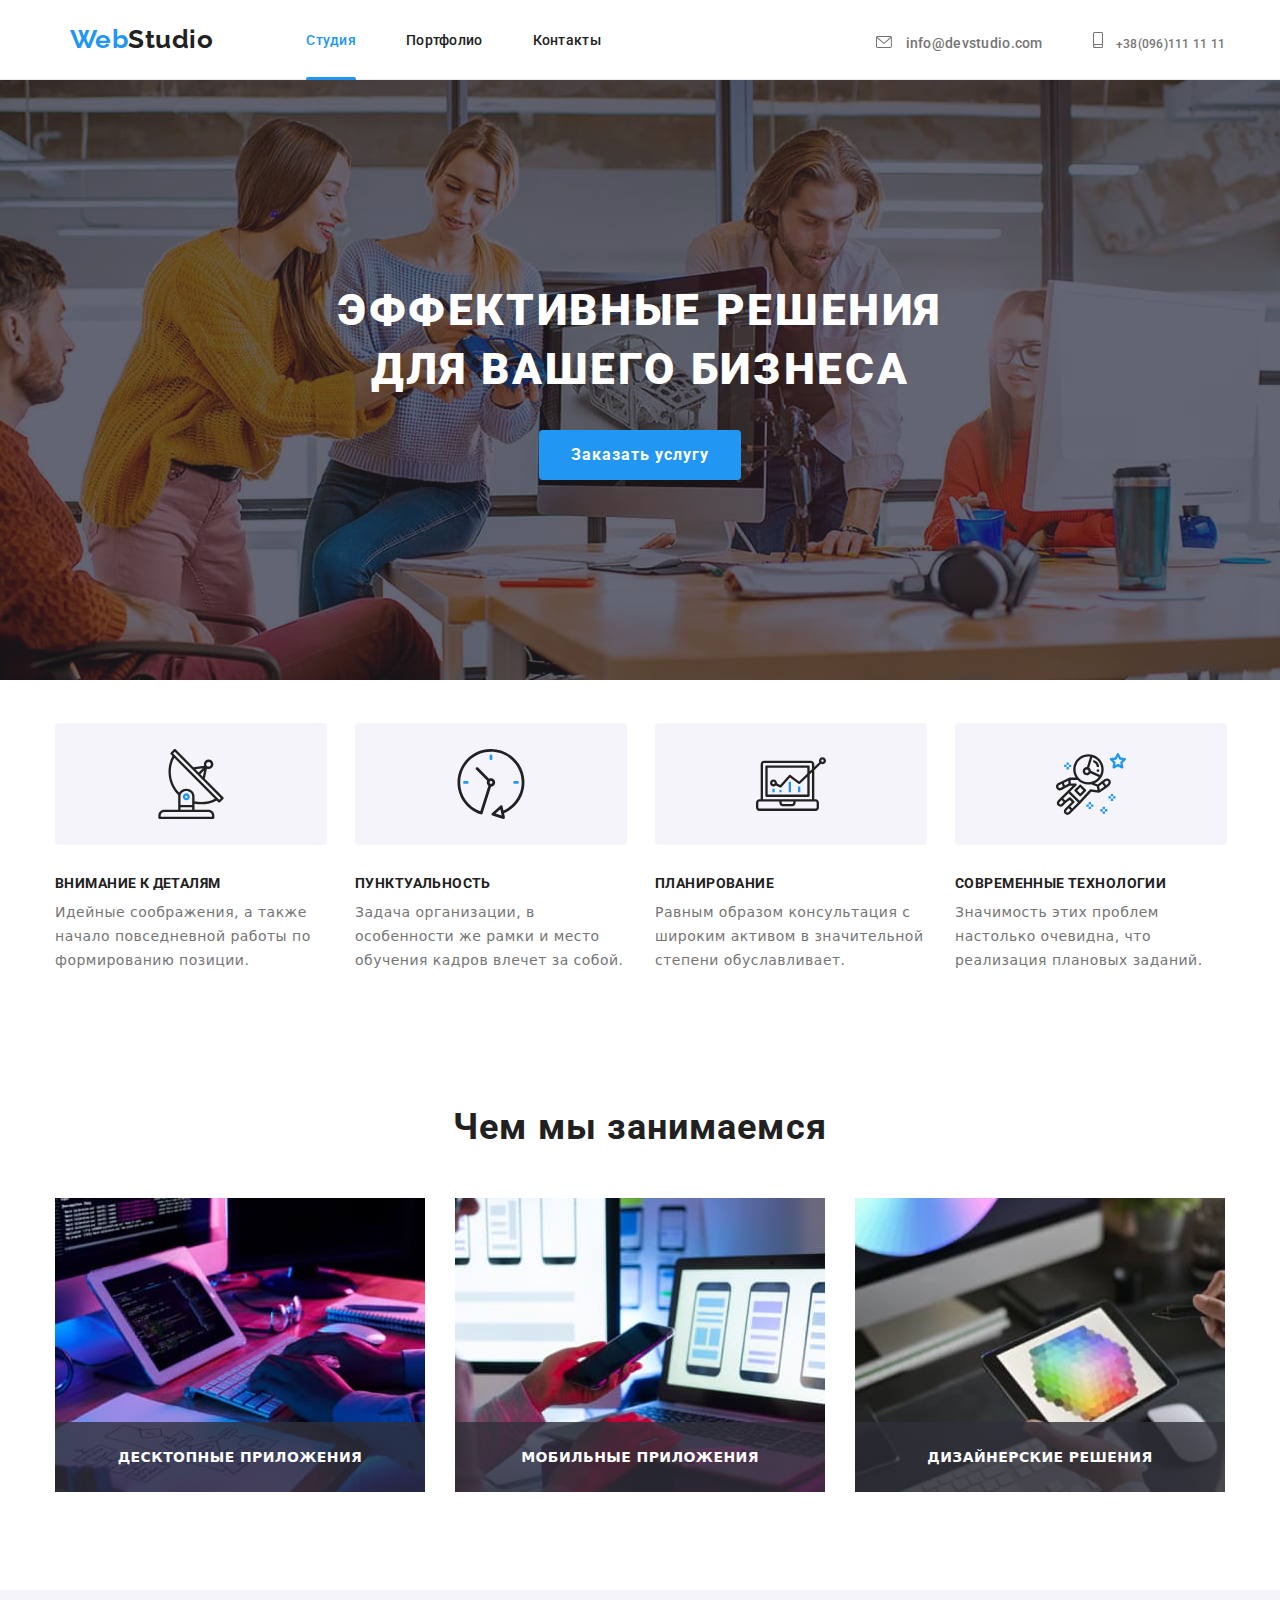
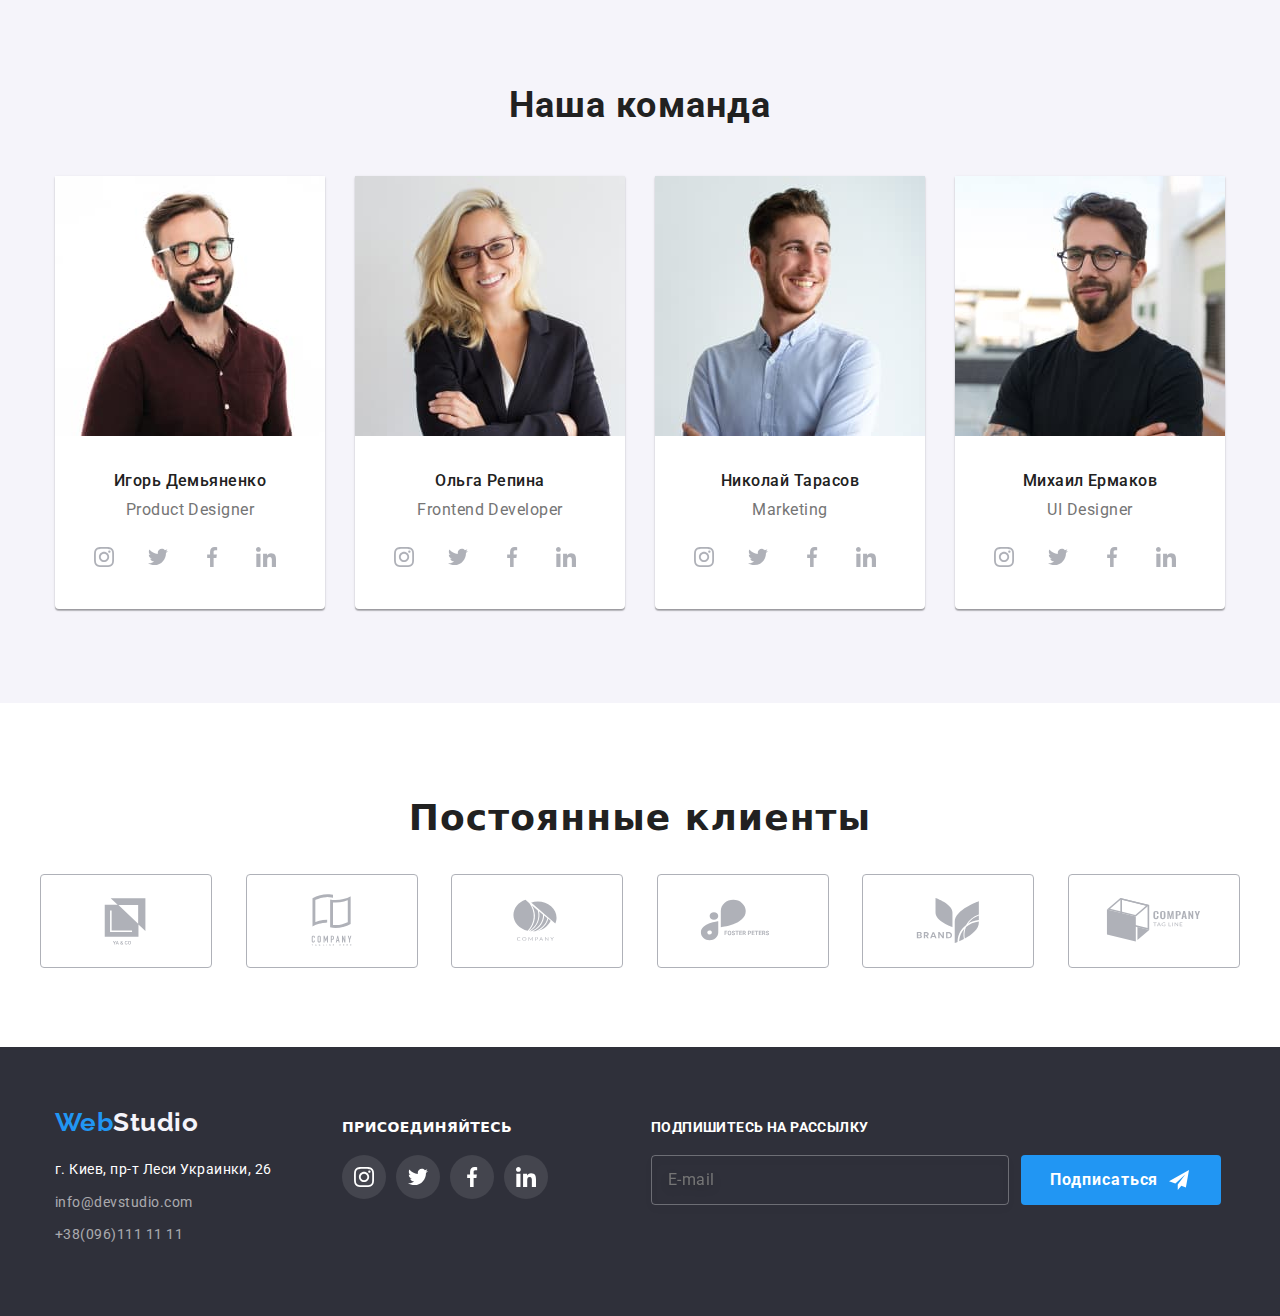
==== commit 04a1ba9e: "vse" ====
--- a/index.html
+++ b/index.html
@@ -17,18 +17,11 @@
                 <nav class="page-header__nav">
                   <div class="position">
                     <a href="" class="logo"><span class="logo-color">Web</span>Studio</a>
-                    <div class="pos">
                     <button type="button"  class="button__logo" data-mob-open >
                       <svg width="40" height="40" aria-label="mobile menu switch" >
                         <use  class="icon-menu" href="./images/sprite.svg#iconmenu_open " ></use>
                       </svg>
                       </button>
-                    <button type="button" class="button__logos" data-mob-close data-mobbtn>
-                      <svg width="40" height="40" aria-label="mobile menu switch">
-                        <use class="icon-cross" href="./images/sprite.svg#iconmenu_close"></use>
-                      </svg>
-                    </button>
-                  </div>
                   </div>
                   <div class="page-header__menu" data-mob>
                     <ul class="page-header__list page-header__list--nav">
@@ -88,6 +81,11 @@
                         <li class="page-header__item-social"> 
                           <a class="social-border" href="">LinkedIn</a></li>
                       </ul>
+                      <button type="button" class="button__logos" data-mob-close data-mobbtn>
+                      <svg width="40" height="40" aria-label="mobile menu switch">
+                        <use class="icon-cross" href="./images/sprite.svg#iconmenu_close"></use>
+                      </svg>
+                    </button>
                     </div>
                 </nav>      
             </div>
--- a/css/styles.min.css
+++ b/css/styles.min.css
@@ -1 +1 @@
-@import"https://fonts.googleapis.com/css2?family=Raleway:wght@700&family=Roboto:wght@400;500;700;900&display=swap";:root{--primary-white-color: #ffffff;--title-text-color: #212121;--accent-color: #2196f3;--text-color: #757575;--background-color-wan: #2f303a;--backgroynd-color-two: #f5f4fa;--border-color: #ececec;--oformleni-color: #afb1b8}body{color:var(--title-text-color);font-family:Roboto,sans-serif;letter-spacing:.03em;margin:0;padding:0}ul{margin:0;padding:0;list-style-type:none}h1,h2,h3,h4,p{margin:0;padding:0}img{width:100%;height:auto;-o-object-fit:contain;object-fit:contain}.container{margin-right:auto;margin-left:auto;padding-left:15px;padding-right:15px;margin:0 auto}@media screen and (min-width: 480px){.container{width:450px}}@media screen and (min-width: 768px){.container{width:738px}}@media screen and (min-width: 1200px){.container{width:1170px}}.section{padding-bottom:94px}.section-title{font-family:"Roboto";font-weight:700;font-size:36px;line-height:42px;text-align:center;letter-spacing:.03em;color:var(--title-text-color)}/*! modern-normalize v1.1.0 | MIT License | https://github.com/sindresorhus/modern-normalize */html{line-height:1.15;-webkit-text-size-adjust:100%;-moz-tab-size:4;-o-tab-size:4;tab-size:4}body{margin:0;font-family:system-ui,-apple-system,"Segoe UI",Roboto,Helvetica,Arial,sans-serif,"Apple Color Emoji","Segoe UI Emoji"}hr{height:0;color:inherit}abbr[title]{-webkit-text-decoration:underline dotted;text-decoration:underline dotted}b,strong{font-weight:bolder}code,kbd,samp,pre{font-family:ui-monospace,SFMono-Regular,Consolas,"Liberation Mono",Menlo,monospace;font-size:1em}small{font-size:80%}sub,sup{font-size:75%;line-height:0;position:relative;vertical-align:baseline}sub{bottom:-0.25em}sup{top:-0.5em}table{text-indent:0;border-color:inherit}button,input,optgroup,select,textarea{font-family:inherit;font-size:100%;line-height:1.15;margin:0}button,select{text-transform:none}button,[type=button],[type=reset],[type=submit]{-webkit-appearance:button}::-moz-focus-inner{border-style:none;padding:0}:-moz-focusring{outline:1px dotted ButtonText}:-moz-ui-invalid{box-shadow:none}legend{padding:0}progress{vertical-align:baseline}::-webkit-inner-spin-button,::-webkit-outer-spin-button{height:auto}[type=search]{-webkit-appearance:textfield;outline-offset:-2px}::-webkit-search-decoration{-webkit-appearance:none}::-webkit-file-upload-button{-webkit-appearance:button;font:inherit}summary{display:list-item}.page-header{background:var(--primary-white-color);border-bottom:1px solid var(--border-color);position:relative}.header-inner{display:block}@media screen and (max-width: 767px){.page-header__nav{display:block;position:inherit}}@media screen and (min-width: 768px){.page-header__nav{display:-webkit-box;display:-ms-flexbox;display:flex}}.pos{position:inherit}.logo{text-decoration:none;font-family:Raleway,sans-serif;color:var(--title-text-color);font-weight:700;line-height:1.17}@media screen and (max-width: 1199px){.logo{padding:26px 0;font-size:24px}}@media screen and (min-width: 1200px){.logo{display:-webkit-box;display:-ms-flexbox;display:flex;font-size:26px;padding:24px 0 25px 15px}}.logo-color{color:var(--accent-color)}.button__logo{position:absolute;display:-webkit-inline-box;display:-ms-inline-flexbox;display:inline-flex;margin:0;padding:0;border:none;background-color:rgba(0,0,0,0);padding:10px 0;right:5%;top:15%;z-index:30}@media screen and (min-width: 768px){.button__logo{display:none}}.button__logos{position:absolute;display:-webkit-inline-box;display:-ms-inline-flexbox;display:inline-flex;margin:0;padding:0;border:none;background-color:rgba(0,0,0,0);padding:10px 0;right:5%;top:15%;z-index:50}@media screen and (min-width: 768px){.button__logos{display:none}}.page-header__link{color:var(--text-color);text-decoration:none;color:var(--title-text-color);font-family:"Roboto";font-weight:500;font-size:14px;line-height:1.14;letter-spacing:.02em;text-decoration:none;-webkit-transition:color 250ms cubic-bezier(0.4, 0, 0.2, 1);transition:color 250ms cubic-bezier(0.4, 0, 0.2, 1)}@media screen and (max-width: 767px){.page-header__link{font-size:40px;line-height:1.175}}@media screen and (min-width: 1200px){.page-header__link{font-size:14px;line-height:1.17}}.page-header__link:hover{color:var(--accent-color);-webkit-transition:color 250ms cubic-bezier(0.4, 0, 0.2, 1);transition:color 250ms cubic-bezier(0.4, 0, 0.2, 1)}.page-header__link:focus{color:var(--accent-color);outline:1px solid var(--accent-color);-webkit-transition:color 250ms cubic-bezier(0.4, 0, 0.2, 1);transition:color 250ms cubic-bezier(0.4, 0, 0.2, 1)}@media screen and (min-width: 768px){.page-header__link--mail,.page-header__link--tell{font-size:12px;line-height:1.16}}@media screen and (min-width: 1200px){.page-header__link--mail,.page-header__link--tell{font-size:14px;line-height:1.14}}.page-header__link:focus .page-header__icon--tell{fill:var(--accent-color);-webkit-transition:fill 250ms cubic-bezier(0.4, 0, 0.2, 1);transition:fill 250ms cubic-bezier(0.4, 0, 0.2, 1)}.button__logos .icon-cross{display:none}.button__logos.is-open .icon-cross{display:block}.button__logo .icon-menu{display:block}.button__logo.is-open .icon-menu{display:none}.button__logo:hover:focus .icon-menu{fill:#2196f3}.button__logo:hover:focus .icon-cross{fill:#2196f3}.button__logos:hover:focus .icon-menu{fill:#2196f3}.button__logos:hover:focus .icon-cross{fill:#2196f3}@media screen and (max-width: 767px){.page-header__link--mail{font-size:24px;line-height:1.166}}@media screen and (max-width: 767px){.page-header__link--tell{font-size:34px;line-height:1.176;padding-bottom:32px}}@media screen and (min-width: 1200px){.page-header__link--tell{font-size:12px;line-height:1.16}}.page-header__list{display:-webkit-box;display:-ms-flexbox;display:flex;font-family:"Roboto";font-weight:500;font-size:14px;line-height:1.14;text-decoration:none}@media screen and (max-width: 767px){.page-header__list{display:block;text-align:left}}@media screen and (max-width: 767px){.page-header__item--nav:not(:last-child){margin-bottom:32px}}@media screen and (min-width: 768px){.page-header__item--nav:not(:last-child){margin-left:0;margin-right:50px}}@media screen and (max-width: 767px){.page-header__item--contact:not(:last-child){font-size:34px;line-height:40px;margin-bottom:1.17;padding-bottom:32px}}@media screen and (min-width: 768px)and (max-width: 1199px){.page-header__item--contact:not(:last-child){margin-bottom:10px}}@media screen and (min-width: 1200px){.page-header__item--contact:not(:last-child){margin-left:0;margin-right:50px}}.position{display:-webkit-box;display:-ms-flexbox;display:flex;-webkit-box-align:center;-ms-flex-align:center;align-items:center;-webkit-box-pack:justify;-ms-flex-pack:justify;justify-content:space-between}@media screen and (max-width: 767px){.page-header__menu{display:none}}@media screen and (min-width: 768px){.page-header__menu{width:100%;display:-webkit-box;display:-ms-flexbox;display:flex;-webkit-box-pack:justify;-ms-flex-pack:justify;justify-content:space-between}}.page-header__menu.is-hidden{display:block}@media screen and (max-width: 767px){.page-header__menu.is-hidden{position:absolute;top:0;left:0;width:100%;background-color:#fff;text-align:center;display:block;z-index:30}}@media screen and (min-width: 768px){.page-header__menu.is-hidden{display:-webkit-box;display:-ms-flexbox;display:flex;-webkit-box-align:center;-ms-flex-align:center;align-items:center;-webkit-box-pack:justify;-ms-flex-pack:justify;justify-content:space-between}}@media screen and (max-width: 767px){.page-header__list--nav{padding-top:48px;padding-left:40px;padding-bottom:40%}}@media screen and (min-width: 768px)and (max-width: 1199px){.page-header__list--nav{margin-left:88px;padding-top:32px}}@media screen and (min-width: 1200px){.page-header__list--nav{margin-left:93px;padding-top:32px}}.page-header__list--contact{position:relative}@media screen and (max-width: 767px){.page-header__list--contact{display:none}}@media screen and (min-width: 768px)and (max-width: 1199px){.page-header__list--contact{display:block;padding-top:21px}}@media screen and (min-width: 1200px){.page-header__list--contact{display:-webkit-inline-box;display:-ms-inline-flexbox;display:inline-flex;-webkit-box-pack:end;-ms-flex-pack:end;justify-content:flex-end;-webkit-box-align:baseline;-ms-flex-align:baseline;align-items:baseline;padding-top:32px}}.page-header__list--mobile{padding:0 0 64px 40px}@media screen and (min-width: 768px){.page-header__list--mobile{display:none}}.page-header__link--active{position:relative;color:var(--accent-color)}@media screen and (min-width: 768px){.page-header__link--active::after{display:block;position:absolute;content:"";top:45px;width:100%;height:4px;border-radius:2px;background-color:var(--accent-color);-webkit-transition:background-color 250ms cubic-bezier(0.4, 0, 0.2, 1);transition:background-color 250ms cubic-bezier(0.4, 0, 0.2, 1)}}@media screen and (max-width: 767px){.page-header__icon--mail{display:none}}@media screen and (min-width: 768px){.page-header__icon--mail{width:16px;height:12px;margin-right:10px}}@media screen and (max-width: 767px){.page-header__icon--tell{display:none}}@media screen and (min-width: 768px){.page-header__icon--tell{width:10px;height:16px;margin-right:10px}}.page-header__item{color:var(--background-color-wan);-webkit-box-pack:space-evenly;-ms-flex-pack:space-evenly;justify-content:space-evenly;fill:var(--text-color);-webkit-transition:fill 250ms cubic-bezier(0.4, 0, 0.2, 1);transition:fill 250ms cubic-bezier(0.4, 0, 0.2, 1)}.page-header__item:hover,.page-header__item:focus{fill:var(--accent-color);-webkit-transition:fill 250ms cubic-bezier(0.4, 0, 0.2, 1);transition:fill 250ms cubic-bezier(0.4, 0, 0.2, 1)}.button{color:#757575;font-family:Roboto,sans-serif;font-weight:500;font-size:14px;line-height:1.63;letter-spacing:.03em;text-decoration:none;-webkit-transition:color 250ms cubic-bezier(0.4, 0, 0.2, 1);transition:color 250ms cubic-bezier(0.4, 0, 0.2, 1);padding:10px 32px 10px 32px}.button:hover{color:var(--accent-color);-webkit-transition:color 250ms cubic-bezier(0.4, 0, 0.2, 1);transition:color 250ms cubic-bezier(0.4, 0, 0.2, 1)}.button.primary-top{color:var(--primary-white-color);background-color:var(--accent-color);border:none;border-radius:4px;font-weight:700;font-size:16px;line-height:1.88;letter-spacing:.06em}.button.primary-top:hover{-webkit-box-shadow:0px 4px 4px rgba(0,0,0,.15);box-shadow:0px 4px 4px rgba(0,0,0,.15);-webkit-transition:-webkit-box-shadow 250ms cubic-bezier(0.4, 0, 0.2, 1);transition:-webkit-box-shadow 250ms cubic-bezier(0.4, 0, 0.2, 1);transition:box-shadow 250ms cubic-bezier(0.4, 0, 0.2, 1);transition:box-shadow 250ms cubic-bezier(0.4, 0, 0.2, 1), -webkit-box-shadow 250ms cubic-bezier(0.4, 0, 0.2, 1)}.page-header__list-social{font-family:"Roboto";font-style:normal;font-weight:500;font-size:18px;line-height:1.22;letter-spacing:.02em;display:-webkit-box;display:-ms-flexbox;display:flex;padding-left:40px;padding-bottom:48px}@media screen and (min-width: 768px){.page-header__list-social{display:none}}.page-header__item-social{padding-right:10px}.social-border{color:#2196f3;text-decoration:none}.page-header__item-social:nth-last-child(n+2) .social-border{padding-right:10px;border-right:1px solid rgba(33,33,33,.2)}.hero__section{margin-left:auto;margin-right:auto;background-size:cover;background-position:center;background-repeat:no-repeat;display:-webkit-box;display:-ms-flexbox;display:flex;-webkit-box-align:center;-ms-flex-align:center;align-items:center;text-align:center;position:relative}@media screen and (min-width: 1200px){.hero__section{max-width:1600px;height:600px;background-image:-webkit-gradient(linear, left top, right top, from(rgba(47, 48, 58, 0.4)), to(rgba(47, 48, 58, 0.4))),url("../images/laptop/header-img.jpg");background-image:linear-gradient(to right, rgba(47, 48, 58, 0.4), rgba(47, 48, 58, 0.4)),url("../images/laptop/header-img.jpg")}}@media screen and (min-width: 1200px)and (min-device-pixel-ratio: 2),screen and (min-width: 1200px)and (-webkit-min-device-pixel-ratio: 2),screen and (min-width: 1200px)and (min-resolution: 192dpi),screen and (min-width: 1200px)and (min-resolution: 2dppx){.hero__section{background-image:-webkit-gradient(linear, left top, right top, from(rgba(47, 48, 58, 0.4)), to(rgba(47, 48, 58, 0.4))),url("../images/laptop/header-img@2x.jpg");background-image:linear-gradient(to right, rgba(47, 48, 58, 0.4), rgba(47, 48, 58, 0.4)),url("../images/laptop/header-img@2x.jpg")}}@media screen and (max-width: 1199px){.hero__section{max-width:1199px;height:400px;background-image:-webkit-gradient(linear, left top, right top, from(rgba(47, 48, 58, 0.4)), to(rgba(47, 48, 58, 0.4))),url("../images/tablet/Header-img.jpg");background-image:linear-gradient(to right, rgba(47, 48, 58, 0.4), rgba(47, 48, 58, 0.4)),url("../images/tablet/Header-img.jpg")}}@media screen and (max-width: 1199px)and (min-device-pixel-ratio: 2),screen and (max-width: 1199px)and (-webkit-min-device-pixel-ratio: 2),screen and (max-width: 1199px)and (min-resolution: 192dpi),screen and (max-width: 1199px)and (min-resolution: 2dppx){.hero__section{background-image:-webkit-gradient(linear, left top, right top, from(rgba(47, 48, 58, 0.4)), to(rgba(47, 48, 58, 0.4))),url("../images/tablet/Header-img@2x.jpg");background-image:linear-gradient(to right, rgba(47, 48, 58, 0.4), rgba(47, 48, 58, 0.4)),url("../images/tablet/Header-img@2x.jpg")}}@media screen and (max-width: 767px){.hero__section{background-image:-webkit-gradient(linear, left top, right top, from(rgba(47, 48, 58, 0.4)), to(rgba(47, 48, 58, 0.4))),url("../images/mobile/Header-img.jpg");background-image:linear-gradient(to right, rgba(47, 48, 58, 0.4), rgba(47, 48, 58, 0.4)),url("../images/mobile/Header-img.jpg")}}@media screen and (max-width: 767px)and (min-device-pixel-ratio: 2),screen and (max-width: 767px)and (-webkit-min-device-pixel-ratio: 2),screen and (max-width: 767px)and (min-resolution: 192dpi),screen and (max-width: 767px)and (min-resolution: 2dppx){.hero__section{background-image:-webkit-gradient(linear, left top, right top, from(rgba(47, 48, 58, 0.4)), to(rgba(47, 48, 58, 0.4))),url("../images/mobile/Header-img@2x.jpg");background-image:linear-gradient(to right, rgba(47, 48, 58, 0.4), rgba(47, 48, 58, 0.4)),url("../images/mobile/Header-img@2x.jpg")}}@media screen and (max-width: 1200px){.container__hero{padding:200px 0}}@media screen and (max-width: 1199px){.container__hero{padding:118px 0}}.hero__title{color:var(--primary-white-color);font-family:Roboto;font-weight:900;font-size:44px;line-height:1.36;text-align:center;letter-spacing:.06em;text-transform:uppercase;margin-bottom:30px}@media screen and (max-width: 1199px){.hero__title{font-size:26px;line-height:1.61}}@media screen and (max-width: 1199px){.backdrop{position:fixed;top:0;left:0;width:100%;height:100%;background:rgba(0,0,0,.2);padding:30px 15px;overflow-y:scroll}}@media screen and (min-width: 1200px){.backdrop{position:fixed;top:0;left:0;width:100%;height:100%;background:rgba(0,0,0,.2);padding:50px 30px;overflow-y:scroll}}.backdrop.is-hidden{opacity:0;pointer-events:none}.modal{-webkit-transform:translate(-50%, -50%);transform:translate(-50%, -50%);border-radius:14px;background-color:var(--primary-white-color);padding:40px 40px}@media screen and (max-width: 520px){.modal{margin-top:93px;position:fixed;top:45%;left:46%;min-width:75%;margin:93px 15px 50px 15px}}@media screen and (min-width: 521px)and (max-width: 1199px){.modal{margin-top:93px;position:fixed;top:300px;left:50%;width:370px}}@media screen and (min-width: 1200px){.modal{margin-top:203px;position:absolute;top:208px;left:50%;min-width:528px}}@media screen and (min-width: 1200px){.feature{padding-top:30px;padding-bottom:30px}}@media screen and (max-width: 1199px){.feature{padding-top:60px;padding-bottom:60px}}.feature__title{visibility:hidden;margin-bottom:-30px}@media screen and (min-width: 480px){.feature__list{display:block}}@media screen and (min-width: 768px){.feature__list{display:-webkit-box;display:-ms-flexbox;display:flex;-ms-flex-wrap:wrap;flex-wrap:wrap;margin:-15px}}@media screen and (min-width: 1200px){.feature__list{display:-webkit-box;display:-ms-flexbox;display:flex;-ms-flex-wrap:wrap;flex-wrap:wrap;margin:-15px}}.feature__list--title{font-family:"Roboto";font-weight:700;font-size:14px;line-height:16px;letter-spacing:.03em;text-transform:uppercase;color:var(--title-text-color)}@media screen and (max-width: 767px){.feature__list--title{text-align:center}}@media screen and (max-width: 767px){.feature__item{padding-bottom:30px}}@media screen and (min-width: 768px){.feature__item{width:calc((100% - 90px)/2);margin:15px}}@media screen and (min-width: 1200px){.feature__item{width:calc((100% - 120px)/4);margin:15px}}.specifics{padding-top:30px}.feature__icon{background:var(--backgroynd-color-two);border:1px solid var(--backgroynd-color-two);border-radius:4px;display:-webkit-box;display:-ms-flexbox;display:flex;-webkit-box-align:center;-ms-flex-align:center;align-items:center;-webkit-box-pack:center;-ms-flex-pack:center;justify-content:center;-webkit-transition:border 250ms cubic-bezier(0.4, 0, 0.2, 1);transition:border 250ms cubic-bezier(0.4, 0, 0.2, 1)}.feature__icon:hover,.feature__icon:focus{border-color:var(--accent-color);-webkit-transition:border 250ms cubic-bezier(0.4, 0, 0.2, 1);transition:border 250ms cubic-bezier(0.4, 0, 0.2, 1)}@media screen and (max-width: 767px){.feature__icon{padding-top:25px;padding-bottom:25px}}@media screen and (min-width: 768px)and (max-width: 1199px){.feature__icon{padding-top:25px;padding-bottom:25px}}@media screen and (min-width: 1200px){.feature__icon{width:270px}}.feature__text{padding-top:10px;margin-bottom:9px;font-weight:400;font-size:14px;line-height:1.71;color:var(--text-color);text-transform:none}@media screen and (min-width: 1200px){.works{padding-bottom:94px;text-align:center}}@media screen and (max-width: 1199px){.works{display:none}}.works__title{margin-bottom:50px;font-family:"Roboto";font-weight:700;font-size:36px;line-height:42px;text-align:center;letter-spacing:.03em;color:var(--title-text-color)}.works__list{-webkit-box-align:center;-ms-flex-align:center;align-items:center;-webkit-box-pack:justify;-ms-flex-pack:justify;justify-content:space-between;display:-webkit-box;display:-ms-flexbox;display:flex;position:relative;z-index:-1}.works__name{position:absolute;width:370px;height:70px;top:224px;background:rgba(47,48,58,.8)}.works__name p{padding:27px 0;font-weight:700;font-size:14px;line-height:16px;text-align:center;letter-spacing:.03em;text-transform:uppercase;color:var(--primary-white-color)}.comanda{background-color:var(--backgroynd-color-two)}@media screen and (max-width: 1200px){.comanda{padding-top:60px;padding-bottom:60px}}@media screen and (min-width: 1200px){.comanda{padding-top:94px;padding-bottom:94px}}.comanda__title{margin-bottom:50px;font-family:"Roboto";font-weight:700;font-size:36px;line-height:42px;text-align:center;letter-spacing:.03em;color:var(--title-text-color)}@media screen and (max-width: 1199px){.comanda__title{font-size:28px;line-height:1.83}}@media screen and (min-width: 480px){.comanda__list{display:block}}@media screen and (min-width: 768px){.comanda__list{display:-webkit-box;display:-ms-flexbox;display:flex;-ms-flex-wrap:wrap;flex-wrap:wrap;margin:-15px}}@media screen and (min-width: 1200px){.comanda__list{display:-webkit-box;display:-ms-flexbox;display:flex;-ms-flex-wrap:wrap;flex-wrap:wrap;margin:-15px}}.comanda__item{text-align:center;background:var(--primary-white-color);-webkit-box-shadow:0px 1px 3px rgba(0,0,0,.12),0px 1px 1px rgba(0,0,0,.14),0px 2px 1px rgba(0,0,0,.2);box-shadow:0px 1px 3px rgba(0,0,0,.12),0px 1px 1px rgba(0,0,0,.14),0px 2px 1px rgba(0,0,0,.2);border-radius:0px 0px 4px 4px}@media screen and (max-width: 767px){.comanda__item:not(:last-child){margin-bottom:30px}}@media screen and (min-width: 768px){.comanda__item{width:calc((100% - 60px)/2);margin:15px}}@media screen and (min-width: 1200px){.comanda__item{width:calc((100% - 120px)/4);margin:15px}}@media screen and (max-width: 767px){.name-container{padding:30px 0 24px 0}}@media screen and (min-width: 1200px){.name-container{padding:30px 0}}.comanda__name{font-family:"Roboto";font-weight:500;font-size:16px;line-height:1.19;margin-bottom:10px;color:var(--title-text-color)}@media screen and (min-width: 768px)and (max-width: 1199px){.comanda__name{padding-top:30px}}.p-name{font-family:"Roboto";font-weight:400;font-size:16px;line-height:1.19;color:var(--text-color);padding-bottom:16px}.social__icons{fill:var(--oformleni-color)}@media screen and (max-width: 1200px){.customers{padding-top:60px;padding-bottom:60px}}@media screen and (min-width: 1200px){.customers{padding-top:94px;padding-bottom:94px}}.customers__title{font-weight:700;padding-bottom:50px;font-size:36px;line-height:42px;text-align:center;letter-spacing:.03em;color:var(--title-text-color)}@media screen and (max-width: 1199px){.customers__title{font-size:28px;line-height:32.81px;padding-bottom:30px}}.box{display:-webkit-box;display:-ms-flexbox;display:flex;-webkit-box-align:center;-ms-flex-align:center;align-items:center;-webkit-box-pack:justify;-ms-flex-pack:justify;justify-content:space-between;-ms-flex-wrap:wrap;flex-wrap:wrap;margin:-15px}@media screen and (max-width: 767px){.box__item{width:calc((100% - 60px)/2);margin:15px}}@media screen and (min-width: 768px)and (max-width: 1199px){.box__item{width:calc((100% - 90px)/3);margin:15px}}.box__link{display:-webkit-inline-box;display:-ms-inline-flexbox;display:inline-flex;-webkit-box-align:center;-ms-flex-align:center;align-items:center;-webkit-box-pack:center;-ms-flex-pack:center;justify-content:center;width:170px;height:92px;border:1px solid var(--oformleni-color);border-radius:4px;-webkit-transition:border 250ms cubic-bezier(0.4, 0, 0.2, 1);transition:border 250ms cubic-bezier(0.4, 0, 0.2, 1)}.box__link:focus,.box__link:hover{border:1px solid #2196f3;outline:0px solid var(--accent-color);-webkit-transition:border 250ms cubic-bezier(0.4, 0, 0.2, 1);transition:border 250ms cubic-bezier(0.4, 0, 0.2, 1)}@media screen and (max-width: 1199px){.box__link{width:100%}}.box__icon{fill:var(--oformleni-color);-webkit-transition:fill 250ms cubic-bezier(0.4, 0, 0.2, 1);transition:fill 250ms cubic-bezier(0.4, 0, 0.2, 1)}.box__icon:focus,.box__icon:hover{fill:var(--accent-color);-webkit-transition:fill 250ms cubic-bezier(0.4, 0, 0.2, 1);transition:fill 250ms cubic-bezier(0.4, 0, 0.2, 1)}.footer{background-color:var(--background-color-wan);padding-top:60px;padding-bottom:60px}.logotip{text-decoration:none;font-family:Raleway,sans-serif;font-weight:700;font-size:26px;line-height:1.19;color:var(--title-text-color)}@media screen and (min-width: 1200px){.logotip{display:-webkit-box;display:-ms-flexbox;display:flex}}.footer__logo--color{color:var(--accent-color)}.footer__logo{color:var(--backgroynd-color-two)}@media screen and (min-width: 767px){.footer__pozition{padding-left:15px;padding-right:15px;display:-webkit-box;display:-ms-flexbox;display:flex;-webkit-box-pack:justify;-ms-flex-pack:justify;justify-content:space-between}}.footer__address{color:var(--primary-white-color);display:block}@media screen and (max-width: 767px){.footer__address{text-align:center}}@media screen and (min-width: 768px)and (max-width: 1199px){.footer__address{text-align:center;padding-left:61px}}.address{padding-top:20px}.info{margin-bottom:9px;font-family:Roboto,sans-serif;font-weight:400;font-size:14px;line-height:1.71;color:var(--text-color)}.address__street{color:var(--primary-white-color)}.address__contact{color:rgba(255,255,255,.6)}.logo-link{-webkit-box-align:center;-ms-flex-align:center;align-items:center}@media screen and (max-width: 767px){.footer__container{display:block}}@media screen and (min-width: 768px){.footer__container{display:block}}@media screen and (min-width: 1200px){.footer__container{display:-webkit-box;display:-ms-flexbox;display:flex}}@media screen and (max-width: 767px){.social{margin-top:60px}}@media screen and (min-width: 768px)and (max-width: 1199px){.social{margin-top:5px;padding-left:165px}}@media screen and (min-width: 1200px){.social{padding-left:70px}}.social__title{color:var(--primary-white-color);font-weight:700;font-size:14px;line-height:16px;letter-spacing:.03em;text-transform:uppercase;padding-bottom:20px}@media screen and (max-width: 1199px){.social__title{display:block;text-align:center}}@media screen and (min-width: 1200px){.social__title{padding-top:12px}}.social__list{display:-webkit-box;display:-ms-flexbox;display:flex}@media screen and (min-width: 768px)and (max-width: 1199px){.social__list{padding-bottom:24px}}@media screen and (max-width: 1199px){.social__list{display:-webkit-box;display:-ms-flexbox;display:flex;-webkit-box-align:center;-ms-flex-align:center;align-items:center;-webkit-box-pack:center;-ms-flex-pack:center;justify-content:center}}@media screen and (min-width: 1200px){.social__list{display:-webkit-box;display:-ms-flexbox;display:flex;-webkit-box-pack:center;-ms-flex-pack:center;justify-content:center}}.social__item{padding-right:10px}@media screen and (min-width: 480px){.social__item{display:block;text-align:center}}@media screen and (min-width: 1200px){.social__item{display:-webkit-box;display:-ms-flexbox;display:flex;-webkit-box-pack:center;-ms-flex-pack:center;justify-content:center}}.social__link{display:-webkit-inline-box;display:-ms-inline-flexbox;display:inline-flex;-webkit-box-align:center;-ms-flex-align:center;align-items:center;-webkit-box-pack:center;-ms-flex-pack:center;justify-content:center;width:44px;height:44px;border-radius:50%;background:rgba(255,255,255,.1);-webkit-transition:background 250ms cubic-bezier(0.4, 0, 0.2, 1);transition:background 250ms cubic-bezier(0.4, 0, 0.2, 1)}.social__link:hover,.social__link:focus{background:var(--accent-color);outline:0;-webkit-transition:background 250ms cubic-bezier(0.4, 0, 0.2, 1);transition:background 250ms cubic-bezier(0.4, 0, 0.2, 1)}.social__link:hover .social__icons,.social__link:focus .social__icons{fill:var(--primary-white-color);-webkit-transition:fill 250ms cubic-bezier(0.4, 0, 0.2, 1);transition:fill 250ms cubic-bezier(0.4, 0, 0.2, 1)}.social__link:hover .social-icon-comand,.social__link:focus .social-icon-comand{fill:var(--primary-white-color);-webkit-transition:fill 250ms cubic-bezier(0.4, 0, 0.2, 1);transition:fill 250ms cubic-bezier(0.4, 0, 0.2, 1)}.social__icon{fill:var(--primary-white-color)}@media screen and (max-width: 1199px){.activ-menu{padding-top:60px;margin-right:auto;margin-left:auto}}@media scren and (min-width: 768px){.activ-menu{display:block}}@media screen and (min-width: 1200px){.activ-menu{padding-top:12px;padding-left:93px}}.subscription__title{font-family:"Roboto";font-style:normal;font-weight:700;font-size:14px;line-height:16px;letter-spacing:.03em;text-transform:uppercase;color:#fff}@media screen and (max-width: 1199px){.subscription__title{display:block;text-align:center;padding-bottom:20px}}@media screen and (min-width: 1200px){.subscription__title{display:block;padding-bottom:20px}}@media screen and (min-width: 1200px){.subscription__mailing{display:-webkit-box;display:-ms-flexbox;display:flex}}.subscription__input{height:50px;background-color:rgba(255,255,255,0);border:1px solid rgba(255,255,255,.3);-webkit-box-sizing:border-box;box-sizing:border-box;-webkit-filter:drop-shadow(0px 4px 4px rgba(0, 0, 0, 0.15));filter:drop-shadow(0px 4px 4px rgba(0, 0, 0, 0.15));border-radius:4px;font-family:"Roboto";font-style:normal;font-weight:400;font-size:16px;line-height:1.25;padding:15px 16px;display:-webkit-box;display:-ms-flexbox;display:flex;-webkit-box-align:center;-ms-flex-align:center;align-items:center;letter-spacing:.03em;color:rgba(255,255,255,.6);-webkit-transition:border 250ms cubic-bezier(0.4, 0, 0.2, 1);transition:border 250ms cubic-bezier(0.4, 0, 0.2, 1)}@media screen and (max-width: 479px){.subscription__input{width:100%}}@media screen and (min-width: 480px)and (max-width: 1199px){.subscription__input{margin-left:auto;margin-right:auto;width:450px}}@media screen and (min-width: 1200px){.subscription__input{width:358px}}.subscription__button{width:200px;height:50px;padding:10px 28px 10px 29px}@media screen and (max-width: 1199px){.subscription__button{position:relative;margin-top:20px;margin-left:auto;margin-right:auto;display:block;text-align:left}}@media screen and (min-width: 1200px){.subscription__button{position:relative;display:-webkit-box;display:-ms-flexbox;display:flex;margin-left:12px}}.subscription__icon{position:absolute;left:148px;top:15px}@media screen and (max-width: 767px){.menu{padding-top:45px;padding-bottom:40px}}@media screen and (min-width: 768px){.menu{padding-top:60px}}@media screen and (min-width: 1200px){.menu{padding-top:94px}}@media screen and (max-width: 767px){.menu__list{display:-webkit-box;display:-ms-flexbox;display:flex;-ms-flex-wrap:wrap;flex-wrap:wrap}}@media screen and (min-width: 768px){.menu__list{display:-webkit-box;display:-ms-flexbox;display:flex;-webkit-box-pack:center;-ms-flex-pack:center;justify-content:center}}@media screen and (max-width: 767px){.menu__items--padding{padding-right:10px}}.menu__items{font-weight:500;font-size:16px;line-height:1.62;text-align:center;letter-spacing:.03em;color:var(--title-text-color)}@media screen and (max-width: 767px){.menu__items{margin-top:15px}}.menu__button{color:var(--title-text-color);font-family:Roboto,sans-serif;font-weight:500;font-size:14px;line-height:1.63;letter-spacing:.03em;text-decoration:none;padding:6px 22px;border-radius:4px;border:0;background-color:var(--backgroynd-color-two);-webkit-transition:background-color 250ms,color 250ms cubic-bezier(0.4, 0, 0.2, 1);transition:background-color 250ms,color 250ms cubic-bezier(0.4, 0, 0.2, 1)}.menu__button:hover,.menu__button:focus{background-color:var(--accent-color);color:var(--primary-white-color);-webkit-box-shadow:0px 3px 1px rgba(0,0,0,.1),0px 1px 2px rgba(0,0,0,.08),0px 2px 2px rgba(0,0,0,.12);box-shadow:0px 3px 1px rgba(0,0,0,.1),0px 1px 2px rgba(0,0,0,.08),0px 2px 2px rgba(0,0,0,.12);outline:0px;-webkit-transition:background-color 250ms,color 250ms cubic-bezier(0.4, 0, 0.2, 1);transition:background-color 250ms,color 250ms cubic-bezier(0.4, 0, 0.2, 1)}.menu__button--active{background-color:var(--accent-color);color:var(--primary-white-color)}.menu__items:not(:last-child){margin-left:0;margin-right:8px}@media screen and (min-width: 768px){.services{padding-top:30px;padding-bottom:60px}}@media screen and (min-width: 1200px){.services{padding-top:50px;padding-bottom:94px}}.services__list{display:-webkit-box;display:-ms-flexbox;display:flex;-ms-flex-wrap:wrap;flex-wrap:wrap}@media screen and (max-width: 767px){.services__list{margin:0}}@media screen and (min-width: 768px){.services__list{margin:-15px}}@media screen and (min-width: 1200px){.services__list{margin:0}}.services__item{border:0px solid var(--backgroynd-color-two);-webkit-transition:-webkit-box-shadow 250ms cubic-bezier(0.4, 0, 0.2, 1);transition:-webkit-box-shadow 250ms cubic-bezier(0.4, 0, 0.2, 1);transition:box-shadow 250ms cubic-bezier(0.4, 0, 0.2, 1);transition:box-shadow 250ms cubic-bezier(0.4, 0, 0.2, 1), -webkit-box-shadow 250ms cubic-bezier(0.4, 0, 0.2, 1)}.services__item:hover .services__fon{-webkit-transform:translateY(-100%);transform:translateY(-100%);opacity:1;-webkit-transition:-webkit-transform 250ms cubic-bezier(0.4, 0, 0.2, 1);transition:-webkit-transform 250ms cubic-bezier(0.4, 0, 0.2, 1);transition:transform 250ms cubic-bezier(0.4, 0, 0.2, 1);transition:transform 250ms cubic-bezier(0.4, 0, 0.2, 1), -webkit-transform 250ms cubic-bezier(0.4, 0, 0.2, 1)}.services__item:hover,.services__item:focus{-webkit-box-shadow:0px 3px 1px rgba(0,0,0,.1),0px 1px 2px rgba(0,0,0,.08),0px 2px 2px rgba(0,0,0,.12);box-shadow:0px 3px 1px rgba(0,0,0,.1),0px 1px 2px rgba(0,0,0,.08),0px 2px 2px rgba(0,0,0,.12);-webkit-transition:-webkit-box-shadow 250ms cubic-bezier(0.4, 0, 0.2, 1);transition:-webkit-box-shadow 250ms cubic-bezier(0.4, 0, 0.2, 1);transition:box-shadow 250ms cubic-bezier(0.4, 0, 0.2, 1);transition:box-shadow 250ms cubic-bezier(0.4, 0, 0.2, 1), -webkit-box-shadow 250ms cubic-bezier(0.4, 0, 0.2, 1)}@media screen and (max-width: 767px){.services__item:not(:last-child){margin-bottom:30px}}@media screen and (max-width: 767px){.services__item{width:100%}}@media screen and (min-width: 768px)and (max-width: 1199px){.services__item{width:calc((100% - 60px)/2);margin:15px}}@media screen and (min-width: 1200px){.services__item{width:370px;margin-right:30px;margin-bottom:30px}}.services__item img{display:block}@media screen and (min-width: 768px)and (max-width: 1199px){.services__item:nth-last-child(1){margin-bottom:0}}@media screen and (min-width: 1200px){.services__item:nth-child(3n){margin-right:0}.services__item:nth-last-child(-n+3){margin-bottom:0}}.services__link{text-decoration:none;position:relative}.services__picture{position:relative;overflow:hidden}.services__fon{position:absolute;top:100%;left:0;width:100%;height:100%;background:rgba(33,150,243,.9);opacity:1;-webkit-transition:-webkit-transform 250ms cubic-bezier(0.4, 0, 0.2, 1);transition:-webkit-transform 250ms cubic-bezier(0.4, 0, 0.2, 1);transition:transform 250ms cubic-bezier(0.4, 0, 0.2, 1);transition:transform 250ms cubic-bezier(0.4, 0, 0.2, 1), -webkit-transform 250ms cubic-bezier(0.4, 0, 0.2, 1)}.services__info{padding:63px 24px;font-weight:400;font-size:18px;line-height:1.56;letter-spacing:.03em;color:var(--primary-white-color);opacity:1}.services__section{padding:20px 24px;border:1px solid #eee;border-top:0}@media screen and (min-width: 768px)and (max-width: 1199px){.services__section--padding{padding-bottom:56px}}.services__name{font-family:"Roboto";font-style:normal;font-weight:700;font-size:18px;line-height:2;letter-spacing:.06em;color:var(--title-text-color);padding-bottom:4px}.services__kind{font-weight:400;font-size:16px;line-height:1.88;letter-spacing:.03em;color:var(--text-color)}.modal__title{display:block;width:100%;margin-bottom:12px;font-family:"Roboto";font-style:normal;font-weight:700;font-size:20px;line-height:1.15;text-align:center;letter-spacing:.03em;color:#212121}@media screen and (max-width: 1199px){.modal__title{font-size:20px;line-height:1.5}}.form__field{margin-bottom:10px}.form__lable{display:-webkit-box;display:-ms-flexbox;display:flex;font-family:"Roboto";font-weight:400;font-size:12px;line-height:14px;letter-spacing:.01em;padding-bottom:4px;color:#757575}.form__input{width:100%;height:40px;padding-left:42px;border:1px solid rgba(33,33,33,.2);-webkit-box-sizing:border-box;box-sizing:border-box;border-radius:4px}.form-textarea{height:120px;padding:12px 16px;resize:none;font-family:"Roboto";font-style:normal;font-weight:400;font-size:14px;line-height:16px;letter-spacing:.01em;color:rgba(117,117,117,.5)}.form__field.checkbox{display:block;margin-bottom:30px}.form__lable--check{padding-left:36px}.visually{position:absolute;width:1px;height:1px;overflow:hidden;clip:rect(0 0 0 0)}.form__check--box{position:absolute;width:16px;height:15px;margin-left:-23px;margin-top:2px;border-radius:2px;-webkit-box-shadow:0 0 0 2px #212121;box-shadow:0 0 0 2px #212121}.form__input--check:checked+.form__check--box{-webkit-box-shadow:0 0 0 2px #2196f3;box-shadow:0 0 0 2px #2196f3;background-image:url("../svg/checked.svg");background-position:50% 50%;background-repeat:no-repeat;background-color:var(--accent-color)}.form__lable--check{font-style:normal;font-weight:400;font-size:14px;line-height:1.71;letter-spacing:.03em;color:#757575;padding-left:12px}@media screen and (max-width: 1199px){.form__lable--check{font-size:12px;line-height:1.16}}.form__link{color:var(--accent-color);font-weight:400;text-decoration:underline}.form__button{font-family:inherit;height:50px;width:200px}.close{position:absolute;top:8px;right:8px;padding:0;border:none;background-color:var(--primary-white-color);-webkit-box-sizing:border-box;box-sizing:border-box;-webkit-transition:stroke 250ms,fill 250ms cubic-bezier(0.4, 0, 0.2, 1);transition:stroke 250ms,fill 250ms cubic-bezier(0.4, 0, 0.2, 1)}.close:hover{fill:var(--accent-color);stroke:var(--accent-color);-webkit-transition:stroke 250ms,fill 250ms cubic-bezier(0.4, 0, 0.2, 1);transition:stroke 250ms,fill 250ms cubic-bezier(0.4, 0, 0.2, 1)}.form__field{position:relative}.form__field:focus{background:var(--accent-color);outline:0;fill:#2196f3;-webkit-transition:fill 250ms,background 250ms cubic-bezier(0.4, 0, 0.2, 1);transition:fill 250ms,background 250ms cubic-bezier(0.4, 0, 0.2, 1)}.form__icon{position:absolute;left:12px;top:50%;fill:var(--title-text-color);-webkit-transition:fill 250ms cubic-bezier(0.4, 0, 0.2, 1);transition:fill 250ms cubic-bezier(0.4, 0, 0.2, 1)}.form__input:focus{border:1px solid #2196f3;fill:var(var(--accent-color));-webkit-transition:fill 250ms cubic-bezier(0.4, 0, 0.2, 1);transition:fill 250ms cubic-bezier(0.4, 0, 0.2, 1)}.form__input:focus:focus,.form__input:focus:focus+.form__icon{outline:0;-webkit-transition:background,fill 250ms cubic-bezier(0.4, 0, 0.2, 1);transition:background,fill 250ms cubic-bezier(0.4, 0, 0.2, 1);fill:#2196f3}.footer{background-color:var(--background-color-wan);padding-top:60px;padding-bottom:60px}.logotip{text-decoration:none;font-family:Raleway,sans-serif;font-weight:700;font-size:26px;line-height:1.19;color:var(--title-text-color)}@media screen and (min-width: 1200px){.logotip{display:-webkit-box;display:-ms-flexbox;display:flex}}.footer__logo--color{color:var(--accent-color)}.footer__logo{color:var(--backgroynd-color-two)}@media screen and (min-width: 767px){.footer__pozition{padding-left:15px;padding-right:15px;display:-webkit-box;display:-ms-flexbox;display:flex;-webkit-box-pack:justify;-ms-flex-pack:justify;justify-content:space-between}}.footer__address{color:var(--primary-white-color);display:block}@media screen and (max-width: 767px){.footer__address{text-align:center}}@media screen and (min-width: 768px)and (max-width: 1199px){.footer__address{text-align:center;padding-left:61px}}.address{padding-top:20px}.info{margin-bottom:9px;font-family:Roboto,sans-serif;font-weight:400;font-size:14px;line-height:1.71;color:var(--text-color)}.address__street{color:var(--primary-white-color)}.address__contact{color:rgba(255,255,255,.6)}.logo-link{-webkit-box-align:center;-ms-flex-align:center;align-items:center}@media screen and (max-width: 767px){.footer__container{display:block}}@media screen and (min-width: 768px){.footer__container{display:block}}@media screen and (min-width: 1200px){.footer__container{display:-webkit-box;display:-ms-flexbox;display:flex}}@media screen and (max-width: 767px){.social{margin-top:60px}}@media screen and (min-width: 768px)and (max-width: 1199px){.social{margin-top:5px;padding-left:165px}}@media screen and (min-width: 1200px){.social{padding-left:70px}}.social__title{color:var(--primary-white-color);font-weight:700;font-size:14px;line-height:16px;letter-spacing:.03em;text-transform:uppercase;padding-bottom:20px}@media screen and (max-width: 1199px){.social__title{display:block;text-align:center}}@media screen and (min-width: 1200px){.social__title{padding-top:12px}}.social__list{display:-webkit-box;display:-ms-flexbox;display:flex}@media screen and (min-width: 768px)and (max-width: 1199px){.social__list{padding-bottom:24px}}@media screen and (max-width: 1199px){.social__list{display:-webkit-box;display:-ms-flexbox;display:flex;-webkit-box-align:center;-ms-flex-align:center;align-items:center;-webkit-box-pack:center;-ms-flex-pack:center;justify-content:center}}@media screen and (min-width: 1200px){.social__list{display:-webkit-box;display:-ms-flexbox;display:flex;-webkit-box-pack:center;-ms-flex-pack:center;justify-content:center}}.social__item{padding-right:10px}@media screen and (min-width: 480px){.social__item{display:block;text-align:center}}@media screen and (min-width: 1200px){.social__item{display:-webkit-box;display:-ms-flexbox;display:flex;-webkit-box-pack:center;-ms-flex-pack:center;justify-content:center}}.social__link{display:-webkit-inline-box;display:-ms-inline-flexbox;display:inline-flex;-webkit-box-align:center;-ms-flex-align:center;align-items:center;-webkit-box-pack:center;-ms-flex-pack:center;justify-content:center;width:44px;height:44px;border-radius:50%;background:rgba(255,255,255,.1);-webkit-transition:background 250ms cubic-bezier(0.4, 0, 0.2, 1);transition:background 250ms cubic-bezier(0.4, 0, 0.2, 1)}.social__link:hover,.social__link:focus{background:var(--accent-color);outline:0;-webkit-transition:background 250ms cubic-bezier(0.4, 0, 0.2, 1);transition:background 250ms cubic-bezier(0.4, 0, 0.2, 1)}.social__link:hover .social__icons,.social__link:focus .social__icons{fill:var(--primary-white-color);-webkit-transition:fill 250ms cubic-bezier(0.4, 0, 0.2, 1);transition:fill 250ms cubic-bezier(0.4, 0, 0.2, 1)}.social__link:hover .social-icon-comand,.social__link:focus .social-icon-comand{fill:var(--primary-white-color);-webkit-transition:fill 250ms cubic-bezier(0.4, 0, 0.2, 1);transition:fill 250ms cubic-bezier(0.4, 0, 0.2, 1)}.social__icon{fill:var(--primary-white-color)}@media screen and (max-width: 1199px){.activ-menu{padding-top:60px;margin-right:auto;margin-left:auto}}@media scren and (min-width: 768px){.activ-menu{display:block}}@media screen and (min-width: 1200px){.activ-menu{padding-top:12px;padding-left:93px}}.subscription__title{font-family:"Roboto";font-style:normal;font-weight:700;font-size:14px;line-height:16px;letter-spacing:.03em;text-transform:uppercase;color:#fff}@media screen and (max-width: 1199px){.subscription__title{display:block;text-align:center;padding-bottom:20px}}@media screen and (min-width: 1200px){.subscription__title{display:block;padding-bottom:20px}}@media screen and (min-width: 1200px){.subscription__mailing{display:-webkit-box;display:-ms-flexbox;display:flex}}.subscription__input{height:50px;background-color:rgba(255,255,255,0);border:1px solid rgba(255,255,255,.3);-webkit-box-sizing:border-box;box-sizing:border-box;-webkit-filter:drop-shadow(0px 4px 4px rgba(0, 0, 0, 0.15));filter:drop-shadow(0px 4px 4px rgba(0, 0, 0, 0.15));border-radius:4px;font-family:"Roboto";font-style:normal;font-weight:400;font-size:16px;line-height:1.25;padding:15px 16px;display:-webkit-box;display:-ms-flexbox;display:flex;-webkit-box-align:center;-ms-flex-align:center;align-items:center;letter-spacing:.03em;color:rgba(255,255,255,.6);-webkit-transition:border 250ms cubic-bezier(0.4, 0, 0.2, 1);transition:border 250ms cubic-bezier(0.4, 0, 0.2, 1)}@media screen and (max-width: 479px){.subscription__input{width:100%}}@media screen and (min-width: 480px)and (max-width: 1199px){.subscription__input{margin-left:auto;margin-right:auto;width:450px}}@media screen and (min-width: 1200px){.subscription__input{width:358px}}.subscription__button{width:200px;height:50px;padding:10px 28px 10px 29px}@media screen and (max-width: 1199px){.subscription__button{position:relative;margin-top:20px;margin-left:auto;margin-right:auto;display:block;text-align:left}}@media screen and (min-width: 1200px){.subscription__button{position:relative;display:-webkit-box;display:-ms-flexbox;display:flex;margin-left:12px}}.subscription__icon{position:absolute;left:148px;top:15px}/*# sourceMappingURL=styles.min.css.map */+@import"https://fonts.googleapis.com/css2?family=Raleway:wght@700&family=Roboto:wght@400;500;700;900&display=swap";:root{--primary-white-color: #ffffff;--title-text-color: #212121;--accent-color: #2196f3;--text-color: #757575;--background-color-wan: #2f303a;--backgroynd-color-two: #f5f4fa;--border-color: #ececec;--oformleni-color: #afb1b8}body{color:var(--title-text-color);font-family:Roboto,sans-serif;letter-spacing:.03em;margin:0;padding:0}ul{margin:0;padding:0;list-style-type:none}h1,h2,h3,h4,p{margin:0;padding:0}img{width:100%;height:auto;-o-object-fit:contain;object-fit:contain}.container{margin-right:auto;margin-left:auto;padding-left:15px;padding-right:15px;margin:0 auto}@media screen and (min-width: 480px){.container{width:450px}}@media screen and (min-width: 768px){.container{width:738px}}@media screen and (min-width: 1200px){.container{width:1170px}}.section{padding-bottom:94px}.section-title{font-family:"Roboto";font-weight:700;font-size:36px;line-height:42px;text-align:center;letter-spacing:.03em;color:var(--title-text-color)}/*! modern-normalize v1.1.0 | MIT License | https://github.com/sindresorhus/modern-normalize */html{line-height:1.15;-webkit-text-size-adjust:100%;-moz-tab-size:4;-o-tab-size:4;tab-size:4}body{margin:0;font-family:system-ui,-apple-system,"Segoe UI",Roboto,Helvetica,Arial,sans-serif,"Apple Color Emoji","Segoe UI Emoji"}hr{height:0;color:inherit}abbr[title]{-webkit-text-decoration:underline dotted;text-decoration:underline dotted}b,strong{font-weight:bolder}code,kbd,samp,pre{font-family:ui-monospace,SFMono-Regular,Consolas,"Liberation Mono",Menlo,monospace;font-size:1em}small{font-size:80%}sub,sup{font-size:75%;line-height:0;position:relative;vertical-align:baseline}sub{bottom:-0.25em}sup{top:-0.5em}table{text-indent:0;border-color:inherit}button,input,optgroup,select,textarea{font-family:inherit;font-size:100%;line-height:1.15;margin:0}button,select{text-transform:none}button,[type=button],[type=reset],[type=submit]{-webkit-appearance:button}::-moz-focus-inner{border-style:none;padding:0}:-moz-focusring{outline:1px dotted ButtonText}:-moz-ui-invalid{box-shadow:none}legend{padding:0}progress{vertical-align:baseline}::-webkit-inner-spin-button,::-webkit-outer-spin-button{height:auto}[type=search]{-webkit-appearance:textfield;outline-offset:-2px}::-webkit-search-decoration{-webkit-appearance:none}::-webkit-file-upload-button{-webkit-appearance:button;font:inherit}summary{display:list-item}.page-header{background:var(--primary-white-color);border-bottom:1px solid var(--border-color);position:relative}.header-inner{display:block}@media screen and (max-width: 767px){.page-header__nav{display:block;position:inherit}}@media screen and (min-width: 768px){.page-header__nav{display:-webkit-box;display:-ms-flexbox;display:flex}}.pos{position:inherit}.logo{text-decoration:none;font-family:Raleway,sans-serif;color:var(--title-text-color);font-weight:700;line-height:1.17}@media screen and (min-width: 1200px){.logo{display:-webkit-box;display:-ms-flexbox;display:flex;font-size:26px;padding:24px 0 25px 15px}}@media screen and (max-width: 1199px){.logo{padding:26px 0;font-size:24px}}@media screen and (max-width: 767px){.logo{padding:16px 0}}.logo-color{color:var(--accent-color)}.button__logo{display:-webkit-inline-box;display:-ms-inline-flexbox;display:inline-flex;margin:0;padding:0;border:none;background-color:rgba(0,0,0,0);padding:10px 0;right:15%;top:15%;z-index:30}@media screen and (min-width: 768px){.button__logo{display:none}}.button__logos{position:absolute;display:-webkit-inline-box;display:-ms-inline-flexbox;display:inline-flex;margin:0;padding:0;border:none;background-color:rgba(0,0,0,0);right:10px;top:10px;z-index:50}@media screen and (min-width: 768px){.button__logos{display:none}}.page-header__link{color:var(--text-color);text-decoration:none;color:var(--title-text-color);font-family:"Roboto";font-weight:500;font-size:14px;line-height:1.14;letter-spacing:.02em;text-decoration:none;-webkit-transition:color 250ms cubic-bezier(0.4, 0, 0.2, 1);transition:color 250ms cubic-bezier(0.4, 0, 0.2, 1)}@media screen and (max-width: 767px){.page-header__link{font-size:40px;line-height:1.175}}@media screen and (min-width: 1200px){.page-header__link{font-size:14px;line-height:1.17}}.page-header__link:hover{color:var(--accent-color);-webkit-transition:color 250ms cubic-bezier(0.4, 0, 0.2, 1);transition:color 250ms cubic-bezier(0.4, 0, 0.2, 1)}.page-header__link:focus{color:var(--accent-color);outline:1px solid var(--accent-color);-webkit-transition:color 250ms cubic-bezier(0.4, 0, 0.2, 1);transition:color 250ms cubic-bezier(0.4, 0, 0.2, 1)}@media screen and (min-width: 768px){.page-header__link--mail,.page-header__link--tell{font-size:12px;line-height:1.16;color:#757575}}@media screen and (min-width: 1200px){.page-header__link--mail,.page-header__link--tell{font-size:14px;line-height:1.14;color:#757575}}.page-header__link:focus .page-header__icon--tell{fill:var(--accent-color);-webkit-transition:fill 250ms cubic-bezier(0.4, 0, 0.2, 1);transition:fill 250ms cubic-bezier(0.4, 0, 0.2, 1)}.button__logo:hover:focus .icon-menu{fill:#2196f3}.button__logo:hover:focus .icon-cross{fill:#2196f3}.button__logos:hover:focus .icon-menu{fill:#2196f3}.button__logos:hover:focus .icon-cross{fill:#2196f3}@media screen and (max-width: 767px){.page-header__link--mail{font-size:24px;line-height:1.166}}@media screen and (max-width: 767px){.page-header__link--tell{font-size:34px;line-height:1.176;padding-bottom:32px}}@media screen and (min-width: 1200px){.page-header__link--tell{font-size:12px;line-height:1.16}}.page-header__list{display:-webkit-box;display:-ms-flexbox;display:flex;font-family:"Roboto";font-weight:500;font-size:14px;line-height:1.14;text-decoration:none}@media screen and (max-width: 767px){.page-header__list{display:block;text-align:left}}@media screen and (max-width: 767px){.page-header__item--nav:not(:last-child){margin-bottom:32px}}@media screen and (min-width: 768px){.page-header__item--nav:not(:last-child){margin-left:0;margin-right:50px}}@media screen and (max-width: 767px){.page-header__item--contact:not(:last-child){font-size:34px;line-height:40px;margin-bottom:1.17;padding-bottom:32px}}@media screen and (min-width: 768px)and (max-width: 1199px){.page-header__item--contact:not(:last-child){margin-bottom:10px}}@media screen and (min-width: 1200px){.page-header__item--contact:not(:last-child){margin-left:0;margin-right:50px}}.position{display:-webkit-box;display:-ms-flexbox;display:flex;-webkit-box-pack:justify;-ms-flex-pack:justify;justify-content:space-between;-webkit-box-align:center;-ms-flex-align:center;align-items:center;max-width:450px}@media screen and (max-width: 767px){.page-header__menu{display:none}}@media screen and (min-width: 768px){.page-header__menu{width:90%;display:-webkit-box;display:-ms-flexbox;display:flex;-webkit-box-pack:justify;-ms-flex-pack:justify;justify-content:space-between}}.page-header__menu.is-hidden{display:block}@media screen and (max-width: 767px){.page-header__menu.is-hidden{position:absolute;top:0;left:0;width:100%;background-color:#fff;text-align:center;display:block;z-index:30;overflow-y:scroll}}@media screen and (min-width: 768px){.page-header__menu.is-hidden{display:-webkit-box;display:-ms-flexbox;display:flex;-webkit-box-align:center;-ms-flex-align:center;align-items:center;-webkit-box-pack:justify;-ms-flex-pack:justify;justify-content:space-between}}@media screen and (max-width: 767px){.page-header__list--nav{padding-top:48px;padding-left:40px;padding-bottom:302px}}@media screen and (min-width: 768px)and (max-width: 1199px){.page-header__list--nav{margin-left:88px;padding-top:32px}}@media screen and (min-width: 1200px){.page-header__list--nav{margin-left:93px;padding-top:32px}}.page-header__list--contact{position:relative}@media screen and (max-width: 767px){.page-header__list--contact{display:none}}@media screen and (min-width: 768px)and (max-width: 1199px){.page-header__list--contact{display:block;padding-top:21px}}@media screen and (min-width: 1200px){.page-header__list--contact{display:-webkit-inline-box;display:-ms-inline-flexbox;display:inline-flex;-webkit-box-pack:end;-ms-flex-pack:end;justify-content:flex-end;-webkit-box-align:baseline;-ms-flex-align:baseline;align-items:baseline;padding-top:32px}}.page-header__list--mobile{padding:0 0 64px 40px}@media screen and (min-width: 768px){.page-header__list--mobile{display:none}}.page-header__link--active{position:relative;color:var(--accent-color)}@media screen and (min-width: 768px){.page-header__link--active::after{display:block;position:absolute;content:"";top:45px;width:100%;height:4px;border-radius:2px;background-color:var(--accent-color);-webkit-transition:background-color 250ms cubic-bezier(0.4, 0, 0.2, 1);transition:background-color 250ms cubic-bezier(0.4, 0, 0.2, 1)}}.page-header__icon--mail{color:#757575}@media screen and (max-width: 767px){.page-header__icon--mail{display:none}}@media screen and (min-width: 768px){.page-header__icon--mail{width:16px;height:12px;margin-right:10px}}.page-header__icon--tell{color:#757575}@media screen and (max-width: 767px){.page-header__icon--tell{display:none}}@media screen and (min-width: 768px){.page-header__icon--tell{width:10px;height:16px;margin-right:10px}}.page-header__item{color:var(--background-color-wan);-webkit-box-pack:space-evenly;-ms-flex-pack:space-evenly;justify-content:space-evenly;fill:var(--text-color);-webkit-transition:fill 250ms cubic-bezier(0.4, 0, 0.2, 1);transition:fill 250ms cubic-bezier(0.4, 0, 0.2, 1)}.page-header__item:hover,.page-header__item:focus{fill:var(--accent-color);-webkit-transition:fill 250ms cubic-bezier(0.4, 0, 0.2, 1);transition:fill 250ms cubic-bezier(0.4, 0, 0.2, 1)}.button{color:#757575;font-family:Roboto,sans-serif;font-weight:500;font-size:14px;line-height:1.63;letter-spacing:.03em;text-decoration:none;-webkit-transition:color 250ms cubic-bezier(0.4, 0, 0.2, 1);transition:color 250ms cubic-bezier(0.4, 0, 0.2, 1);padding:10px 32px 10px 32px}.button:hover{color:var(--accent-color);-webkit-transition:color 250ms cubic-bezier(0.4, 0, 0.2, 1);transition:color 250ms cubic-bezier(0.4, 0, 0.2, 1)}.button.primary-top{color:var(--primary-white-color);background-color:var(--accent-color);border:none;border-radius:4px;font-weight:700;font-size:16px;line-height:1.88;letter-spacing:.06em}.button.primary-top:hover{-webkit-box-shadow:0px 4px 4px rgba(0,0,0,.15);box-shadow:0px 4px 4px rgba(0,0,0,.15);-webkit-transition:-webkit-box-shadow 250ms cubic-bezier(0.4, 0, 0.2, 1);transition:-webkit-box-shadow 250ms cubic-bezier(0.4, 0, 0.2, 1);transition:box-shadow 250ms cubic-bezier(0.4, 0, 0.2, 1);transition:box-shadow 250ms cubic-bezier(0.4, 0, 0.2, 1), -webkit-box-shadow 250ms cubic-bezier(0.4, 0, 0.2, 1)}.page-header__list-social{font-family:"Roboto";font-style:normal;font-weight:500;font-size:18px;line-height:1.22;letter-spacing:.02em;display:-webkit-box;display:-ms-flexbox;display:flex;padding-left:40px;padding-bottom:48px}@media screen and (min-width: 768px){.page-header__list-social{display:none}}.page-header__item-social{padding-right:10px}.social-border{color:#2196f3;text-decoration:none}.page-header__item-social:nth-last-child(n+2) .social-border{padding-right:10px;border-right:1px solid rgba(33,33,33,.2)}.button__logos .icon-cross{display:none}.button__logos.is-open .icon-cross{display:block;z-index:55}.button__logo .icon-menu{display:block}.button__logo.is-open .icon-menu{display:none}.hero__section{margin-left:auto;margin-right:auto;background-size:cover;background-position:center;background-repeat:no-repeat;display:-webkit-box;display:-ms-flexbox;display:flex;-webkit-box-align:center;-ms-flex-align:center;align-items:center;text-align:center;position:relative}@media screen and (min-width: 1200px){.hero__section{max-width:1600px;height:600px;background-image:-webkit-gradient(linear, left top, right top, from(rgba(47, 48, 58, 0.4)), to(rgba(47, 48, 58, 0.4))),url("../images/laptop/header-img.jpg");background-image:linear-gradient(to right, rgba(47, 48, 58, 0.4), rgba(47, 48, 58, 0.4)),url("../images/laptop/header-img.jpg")}}@media screen and (min-width: 1200px)and (min-device-pixel-ratio: 2),screen and (min-width: 1200px)and (-webkit-min-device-pixel-ratio: 2),screen and (min-width: 1200px)and (min-resolution: 192dpi),screen and (min-width: 1200px)and (min-resolution: 2dppx){.hero__section{background-image:-webkit-gradient(linear, left top, right top, from(rgba(47, 48, 58, 0.4)), to(rgba(47, 48, 58, 0.4))),url("../images/laptop/header-img@2x.jpg");background-image:linear-gradient(to right, rgba(47, 48, 58, 0.4), rgba(47, 48, 58, 0.4)),url("../images/laptop/header-img@2x.jpg")}}@media screen and (max-width: 1199px){.hero__section{max-width:1199px;height:400px;background-image:-webkit-gradient(linear, left top, right top, from(rgba(47, 48, 58, 0.4)), to(rgba(47, 48, 58, 0.4))),url("../images/tablet/Header-img.jpg");background-image:linear-gradient(to right, rgba(47, 48, 58, 0.4), rgba(47, 48, 58, 0.4)),url("../images/tablet/Header-img.jpg")}}@media screen and (max-width: 1199px)and (min-device-pixel-ratio: 2),screen and (max-width: 1199px)and (-webkit-min-device-pixel-ratio: 2),screen and (max-width: 1199px)and (min-resolution: 192dpi),screen and (max-width: 1199px)and (min-resolution: 2dppx){.hero__section{background-image:-webkit-gradient(linear, left top, right top, from(rgba(47, 48, 58, 0.4)), to(rgba(47, 48, 58, 0.4))),url("../images/tablet/Header-img@2x.jpg");background-image:linear-gradient(to right, rgba(47, 48, 58, 0.4), rgba(47, 48, 58, 0.4)),url("../images/tablet/Header-img@2x.jpg")}}@media screen and (max-width: 767px){.hero__section{background-image:-webkit-gradient(linear, left top, right top, from(rgba(47, 48, 58, 0.4)), to(rgba(47, 48, 58, 0.4))),url("../images/mobile/Header-img.jpg");background-image:linear-gradient(to right, rgba(47, 48, 58, 0.4), rgba(47, 48, 58, 0.4)),url("../images/mobile/Header-img.jpg")}}@media screen and (max-width: 767px)and (min-device-pixel-ratio: 2),screen and (max-width: 767px)and (-webkit-min-device-pixel-ratio: 2),screen and (max-width: 767px)and (min-resolution: 192dpi),screen and (max-width: 767px)and (min-resolution: 2dppx){.hero__section{background-image:-webkit-gradient(linear, left top, right top, from(rgba(47, 48, 58, 0.4)), to(rgba(47, 48, 58, 0.4))),url("../images/mobile/Header-img@2x.jpg");background-image:linear-gradient(to right, rgba(47, 48, 58, 0.4), rgba(47, 48, 58, 0.4)),url("../images/mobile/Header-img@2x.jpg")}}@media screen and (max-width: 1200px){.container__hero{padding:200px 0}}@media screen and (max-width: 1199px){.container__hero{padding:118px 0}}.hero__title{color:var(--primary-white-color);font-family:Roboto;font-weight:900;font-size:44px;line-height:1.36;text-align:center;letter-spacing:.06em;text-transform:uppercase;margin-bottom:30px}@media screen and (max-width: 1199px){.hero__title{font-size:26px;line-height:1.61}}@media screen and (max-width: 1199px){.backdrop{position:fixed;top:0;left:0;width:100%;height:100%;background:rgba(0,0,0,.2);padding:30px 15px;overflow-y:scroll}}@media screen and (min-width: 1200px){.backdrop{position:fixed;top:0;left:0;width:100%;height:100%;background:rgba(0,0,0,.2);padding:50px 30px;overflow-y:scroll}}.backdrop.is-hidden{opacity:0;pointer-events:none}.modal{-webkit-transform:translate(-50%, -50%);transform:translate(-50%, -50%);border-radius:14px;background-color:var(--primary-white-color);padding:40px 40px}@media screen and (max-width: 520px){.modal{margin-top:93px;position:fixed;top:45%;left:46%;min-width:75%;margin:93px 15px 50px 15px}}@media screen and (min-width: 521px)and (max-width: 1199px){.modal{margin-top:93px;position:fixed;top:300px;left:50%;width:370px}}@media screen and (min-width: 1200px){.modal{margin-top:203px;position:absolute;top:208px;left:50%;min-width:528px}}@media screen and (min-width: 1200px){.feature{padding-top:30px;padding-bottom:30px}}@media screen and (max-width: 1199px){.feature{padding-top:60px;padding-bottom:60px}}.feature__title{visibility:hidden;margin-bottom:-30px}@media screen and (min-width: 480px){.feature__list{display:block}}@media screen and (min-width: 768px){.feature__list{display:-webkit-box;display:-ms-flexbox;display:flex;-ms-flex-wrap:wrap;flex-wrap:wrap;margin:-15px}}@media screen and (min-width: 1200px){.feature__list{display:-webkit-box;display:-ms-flexbox;display:flex;-ms-flex-wrap:wrap;flex-wrap:wrap;margin:-15px}}.feature__list--title{font-family:"Roboto";font-weight:700;font-size:14px;line-height:16px;letter-spacing:.03em;text-transform:uppercase;color:var(--title-text-color)}@media screen and (max-width: 767px){.feature__list--title{text-align:center}}@media screen and (max-width: 767px){.feature__item{padding-bottom:30px}}@media screen and (min-width: 768px){.feature__item{width:calc((100% - 90px)/2);margin:15px}}@media screen and (min-width: 1200px){.feature__item{width:calc((100% - 120px)/4);margin:15px}}.specifics{padding-top:30px}.feature__icon{background:var(--backgroynd-color-two);border:1px solid var(--backgroynd-color-two);border-radius:4px;display:-webkit-box;display:-ms-flexbox;display:flex;-webkit-box-align:center;-ms-flex-align:center;align-items:center;-webkit-box-pack:center;-ms-flex-pack:center;justify-content:center;-webkit-transition:border 250ms cubic-bezier(0.4, 0, 0.2, 1);transition:border 250ms cubic-bezier(0.4, 0, 0.2, 1)}.feature__icon:hover,.feature__icon:focus{border-color:var(--accent-color);-webkit-transition:border 250ms cubic-bezier(0.4, 0, 0.2, 1);transition:border 250ms cubic-bezier(0.4, 0, 0.2, 1)}@media screen and (max-width: 767px){.feature__icon{padding-top:25px;padding-bottom:25px}}@media screen and (min-width: 768px)and (max-width: 1199px){.feature__icon{padding-top:25px;padding-bottom:25px}}@media screen and (min-width: 1200px){.feature__icon{width:270px;padding:25px 0}}.feature__text{padding-top:10px;margin-bottom:9px;font-weight:400;font-size:14px;line-height:1.71;color:var(--text-color);text-transform:none}@media screen and (min-width: 1200px){.works{padding-bottom:94px;padding-top:94px;text-align:center}}@media screen and (max-width: 1199px){.works{display:none}}.works__title{margin-bottom:50px;font-family:"Roboto";font-weight:700;font-size:36px;line-height:42px;text-align:center;letter-spacing:.03em;color:var(--title-text-color)}.works__list{-webkit-box-align:center;-ms-flex-align:center;align-items:center;-webkit-box-pack:justify;-ms-flex-pack:justify;justify-content:space-between;display:-webkit-box;display:-ms-flexbox;display:flex;position:relative;z-index:-1}.works__name{position:absolute;width:370px;height:70px;top:224px;background:rgba(47,48,58,.8)}.works__name p{padding:27px 0;font-weight:700;font-size:14px;line-height:16px;text-align:center;letter-spacing:.03em;text-transform:uppercase;color:var(--primary-white-color)}.comanda{background-color:var(--backgroynd-color-two)}@media screen and (max-width: 1200px){.comanda{padding-top:60px;padding-bottom:60px}}@media screen and (min-width: 1200px){.comanda{padding-top:94px;padding-bottom:94px}}.comanda__title{margin-bottom:50px;font-family:"Roboto";font-weight:700;font-size:36px;line-height:42px;text-align:center;letter-spacing:.03em;color:var(--title-text-color)}@media screen and (max-width: 1199px){.comanda__title{font-size:28px;line-height:1.83}}@media screen and (min-width: 480px){.comanda__list{display:block}}@media screen and (min-width: 768px){.comanda__list{display:-webkit-box;display:-ms-flexbox;display:flex;-ms-flex-wrap:wrap;flex-wrap:wrap;margin:-15px}}@media screen and (min-width: 1200px){.comanda__list{display:-webkit-box;display:-ms-flexbox;display:flex;-ms-flex-wrap:wrap;flex-wrap:wrap;margin:-15px}}.comanda__item{text-align:center;background:var(--primary-white-color);-webkit-box-shadow:0px 1px 3px rgba(0,0,0,.12),0px 1px 1px rgba(0,0,0,.14),0px 2px 1px rgba(0,0,0,.2);box-shadow:0px 1px 3px rgba(0,0,0,.12),0px 1px 1px rgba(0,0,0,.14),0px 2px 1px rgba(0,0,0,.2);border-radius:0px 0px 4px 4px}@media screen and (max-width: 767px){.comanda__item:not(:last-child){margin-bottom:30px}}@media screen and (min-width: 768px){.comanda__item{width:calc((100% - 60px)/2);margin:15px}}@media screen and (min-width: 1200px){.comanda__item{width:calc((100% - 120px)/4);margin:15px}}@media screen and (max-width: 767px){.name-container{padding:30px 0 24px 0}}@media screen and (min-width: 1200px){.name-container{padding:30px 0}}.comanda__name{font-family:"Roboto";font-weight:500;font-size:16px;line-height:1.19;margin-bottom:10px;color:var(--title-text-color)}@media screen and (min-width: 768px)and (max-width: 1199px){.comanda__name{padding-top:30px}}.p-name{font-family:"Roboto";font-weight:400;font-size:16px;line-height:1.19;color:var(--text-color);padding-bottom:16px}.social__icons{fill:var(--oformleni-color)}@media screen and (max-width: 1200px){.customers{padding-top:60px;padding-bottom:60px}}@media screen and (min-width: 1200px){.customers{padding-top:94px;padding-bottom:94px}}.customers__title{font-weight:700;padding-bottom:50px;font-size:36px;line-height:42px;text-align:center;letter-spacing:.03em;color:var(--title-text-color)}@media screen and (max-width: 1199px){.customers__title{font-size:28px;line-height:32.81px;padding-bottom:30px}}.box{display:-webkit-box;display:-ms-flexbox;display:flex;-webkit-box-align:center;-ms-flex-align:center;align-items:center;-webkit-box-pack:justify;-ms-flex-pack:justify;justify-content:space-between;-ms-flex-wrap:wrap;flex-wrap:wrap;margin:-15px}@media screen and (max-width: 767px){.box__item{width:calc((100% - 60px)/2);margin:15px}}@media screen and (min-width: 768px)and (max-width: 1199px){.box__item{width:calc((100% - 90px)/3);margin:15px}}.box__link{display:-webkit-inline-box;display:-ms-inline-flexbox;display:inline-flex;-webkit-box-align:center;-ms-flex-align:center;align-items:center;-webkit-box-pack:center;-ms-flex-pack:center;justify-content:center;width:170px;height:92px;border:1px solid var(--oformleni-color);border-radius:4px;-webkit-transition:border 250ms cubic-bezier(0.4, 0, 0.2, 1);transition:border 250ms cubic-bezier(0.4, 0, 0.2, 1)}.box__link:focus,.box__link:hover{border:1px solid #2196f3;outline:0px solid var(--accent-color);-webkit-transition:border 250ms cubic-bezier(0.4, 0, 0.2, 1);transition:border 250ms cubic-bezier(0.4, 0, 0.2, 1)}@media screen and (max-width: 1199px){.box__link{width:100%}}.box__icon{fill:var(--oformleni-color);-webkit-transition:fill 250ms cubic-bezier(0.4, 0, 0.2, 1);transition:fill 250ms cubic-bezier(0.4, 0, 0.2, 1)}.box__icon:focus,.box__icon:hover{fill:var(--accent-color);-webkit-transition:fill 250ms cubic-bezier(0.4, 0, 0.2, 1);transition:fill 250ms cubic-bezier(0.4, 0, 0.2, 1)}.footer{background-color:var(--background-color-wan);padding-top:60px;padding-bottom:60px}.logotip{text-decoration:none;font-family:Raleway,sans-serif;font-weight:700;font-size:26px;line-height:1.19;color:var(--title-text-color)}@media screen and (min-width: 1200px){.logotip{display:-webkit-box;display:-ms-flexbox;display:flex}}.footer__logo--color{color:var(--accent-color)}.footer__logo{color:var(--backgroynd-color-two)}@media screen and (min-width: 767px){.footer__pozition{display:-webkit-box;display:-ms-flexbox;display:flex;-webkit-box-pack:justify;-ms-flex-pack:justify;justify-content:space-between}}.footer__address{color:var(--primary-white-color);display:block}@media screen and (max-width: 767px){.footer__address{text-align:center}}@media screen and (min-width: 768px)and (max-width: 1199px){.footer__address{text-align:center;padding-left:61px}}.address{padding-top:20px}.info{margin-bottom:9px;font-family:Roboto,sans-serif;font-weight:400;font-size:14px;line-height:1.71;color:var(--text-color)}.address__street{color:var(--primary-white-color)}.address__contact{color:rgba(255,255,255,.6)}.logo-link{-webkit-box-align:center;-ms-flex-align:center;align-items:center}@media screen and (max-width: 767px){.footer__container{display:block}}@media screen and (min-width: 768px){.footer__container{display:block}}@media screen and (min-width: 1200px){.footer__container{display:-webkit-box;display:-ms-flexbox;display:flex}}@media screen and (max-width: 767px){.social{margin-top:60px}}@media screen and (min-width: 768px)and (max-width: 1199px){.social{margin-top:5px;padding-left:165px}}@media screen and (min-width: 1200px){.social{padding-left:70px}}.social__title{color:var(--primary-white-color);font-weight:700;font-size:14px;line-height:16px;letter-spacing:.03em;text-transform:uppercase;padding-bottom:20px}@media screen and (max-width: 1199px){.social__title{display:block;text-align:center}}@media screen and (min-width: 1200px){.social__title{padding-top:12px}}.social__list{display:-webkit-box;display:-ms-flexbox;display:flex}@media screen and (min-width: 768px)and (max-width: 1199px){.social__list{padding-bottom:24px}}@media screen and (max-width: 1199px){.social__list{display:-webkit-box;display:-ms-flexbox;display:flex;-webkit-box-align:center;-ms-flex-align:center;align-items:center;-webkit-box-pack:center;-ms-flex-pack:center;justify-content:center}}@media screen and (min-width: 1200px){.social__list{display:-webkit-box;display:-ms-flexbox;display:flex;-webkit-box-pack:center;-ms-flex-pack:center;justify-content:center}}.social__item{padding-right:10px}@media screen and (min-width: 480px){.social__item{display:block;text-align:center}}@media screen and (min-width: 1200px){.social__item{display:-webkit-box;display:-ms-flexbox;display:flex;-webkit-box-pack:center;-ms-flex-pack:center;justify-content:center}}.social__link{display:-webkit-inline-box;display:-ms-inline-flexbox;display:inline-flex;-webkit-box-align:center;-ms-flex-align:center;align-items:center;-webkit-box-pack:center;-ms-flex-pack:center;justify-content:center;width:44px;height:44px;border-radius:50%;background:rgba(255,255,255,.1);-webkit-transition:background 250ms cubic-bezier(0.4, 0, 0.2, 1);transition:background 250ms cubic-bezier(0.4, 0, 0.2, 1)}.social__link:hover,.social__link:focus{background:var(--accent-color);outline:0;-webkit-transition:background 250ms cubic-bezier(0.4, 0, 0.2, 1);transition:background 250ms cubic-bezier(0.4, 0, 0.2, 1)}.social__link:hover .social__icons,.social__link:focus .social__icons{fill:var(--primary-white-color);-webkit-transition:fill 250ms cubic-bezier(0.4, 0, 0.2, 1);transition:fill 250ms cubic-bezier(0.4, 0, 0.2, 1)}.social__link:hover .social-icon-comand,.social__link:focus .social-icon-comand{fill:var(--primary-white-color);-webkit-transition:fill 250ms cubic-bezier(0.4, 0, 0.2, 1);transition:fill 250ms cubic-bezier(0.4, 0, 0.2, 1)}.social__icon{fill:var(--primary-white-color)}@media screen and (max-width: 1199px){.activ-menu{padding-top:60px;margin-right:auto;margin-left:auto}}@media scren and (min-width: 768px){.activ-menu{display:block}}@media screen and (min-width: 1200px){.activ-menu{padding-top:12px;padding-left:93px}}.subscription__title{font-family:"Roboto";font-style:normal;font-weight:700;font-size:14px;line-height:16px;letter-spacing:.03em;text-transform:uppercase;color:#fff}@media screen and (max-width: 1199px){.subscription__title{display:block;text-align:center;padding-bottom:20px}}@media screen and (min-width: 1200px){.subscription__title{display:block;padding-bottom:20px}}@media screen and (min-width: 1200px){.subscription__mailing{display:-webkit-box;display:-ms-flexbox;display:flex}}.subscription__input{height:50px;background-color:rgba(255,255,255,0);border:1px solid rgba(255,255,255,.3);-webkit-box-sizing:border-box;box-sizing:border-box;-webkit-filter:drop-shadow(0px 4px 4px rgba(0, 0, 0, 0.15));filter:drop-shadow(0px 4px 4px rgba(0, 0, 0, 0.15));border-radius:4px;font-family:"Roboto";font-style:normal;font-weight:400;font-size:16px;line-height:1.25;padding:15px 16px;display:-webkit-box;display:-ms-flexbox;display:flex;-webkit-box-align:center;-ms-flex-align:center;align-items:center;letter-spacing:.03em;color:rgba(255,255,255,.6);-webkit-transition:border 250ms cubic-bezier(0.4, 0, 0.2, 1);transition:border 250ms cubic-bezier(0.4, 0, 0.2, 1)}@media screen and (max-width: 479px){.subscription__input{width:100%}}@media screen and (min-width: 480px)and (max-width: 1199px){.subscription__input{margin-left:auto;margin-right:auto;width:450px}}@media screen and (min-width: 1200px){.subscription__input{width:358px}}.subscription__button{width:200px;height:50px;padding:10px 28px 10px 29px}@media screen and (max-width: 1199px){.subscription__button{position:relative;margin-top:20px;margin-left:auto;margin-right:auto;display:block;text-align:left}}@media screen and (min-width: 1200px){.subscription__button{position:relative;display:-webkit-box;display:-ms-flexbox;display:flex;margin-left:12px}}.subscription__icon{position:absolute;left:148px;top:15px}@media screen and (max-width: 767px){.menu{padding-top:45px;padding-bottom:40px}}@media screen and (min-width: 768px){.menu{padding-top:60px}}@media screen and (min-width: 1200px){.menu{padding-top:94px}}@media screen and (max-width: 767px){.menu__list{display:-webkit-box;display:-ms-flexbox;display:flex;-ms-flex-wrap:wrap;flex-wrap:wrap}}@media screen and (min-width: 768px){.menu__list{display:-webkit-box;display:-ms-flexbox;display:flex;-webkit-box-pack:center;-ms-flex-pack:center;justify-content:center}}@media screen and (max-width: 767px){.menu__items--padding{padding-right:10px}}.menu__items{font-weight:500;font-size:16px;line-height:1.62;text-align:center;letter-spacing:.03em;color:var(--title-text-color)}@media screen and (max-width: 767px){.menu__items{margin-top:15px}}.menu__button{color:var(--title-text-color);font-family:Roboto,sans-serif;font-weight:500;font-size:14px;line-height:1.63;letter-spacing:.03em;text-decoration:none;padding:6px 22px;border-radius:4px;border:0;background-color:var(--backgroynd-color-two);-webkit-transition:background-color 250ms,color 250ms cubic-bezier(0.4, 0, 0.2, 1);transition:background-color 250ms,color 250ms cubic-bezier(0.4, 0, 0.2, 1)}.menu__button:hover,.menu__button:focus{background-color:var(--accent-color);color:var(--primary-white-color);-webkit-box-shadow:0px 3px 1px rgba(0,0,0,.1),0px 1px 2px rgba(0,0,0,.08),0px 2px 2px rgba(0,0,0,.12);box-shadow:0px 3px 1px rgba(0,0,0,.1),0px 1px 2px rgba(0,0,0,.08),0px 2px 2px rgba(0,0,0,.12);outline:0px;-webkit-transition:background-color 250ms,color 250ms cubic-bezier(0.4, 0, 0.2, 1);transition:background-color 250ms,color 250ms cubic-bezier(0.4, 0, 0.2, 1)}.menu__button--active{background-color:var(--accent-color);color:var(--primary-white-color)}.menu__items:not(:last-child){margin-left:0;margin-right:8px}@media screen and (min-width: 768px){.services{padding-top:30px;padding-bottom:60px}}@media screen and (min-width: 1200px){.services{padding-top:50px;padding-bottom:94px}}.services__list{display:-webkit-box;display:-ms-flexbox;display:flex;-ms-flex-wrap:wrap;flex-wrap:wrap}@media screen and (max-width: 767px){.services__list{margin:0;padding-bottom:60px}}@media screen and (min-width: 768px){.services__list{margin-right:-15px;margin-left:-15px}}@media screen and (min-width: 1200px){.services__list{margin:0}}.services__item{border:0px solid var(--backgroynd-color-two);-webkit-transition:-webkit-box-shadow 250ms cubic-bezier(0.4, 0, 0.2, 1);transition:-webkit-box-shadow 250ms cubic-bezier(0.4, 0, 0.2, 1);transition:box-shadow 250ms cubic-bezier(0.4, 0, 0.2, 1);transition:box-shadow 250ms cubic-bezier(0.4, 0, 0.2, 1), -webkit-box-shadow 250ms cubic-bezier(0.4, 0, 0.2, 1)}.services__item:hover .services__fon{-webkit-transform:translateY(-100%);transform:translateY(-100%);opacity:1;-webkit-transition:-webkit-transform 250ms cubic-bezier(0.4, 0, 0.2, 1);transition:-webkit-transform 250ms cubic-bezier(0.4, 0, 0.2, 1);transition:transform 250ms cubic-bezier(0.4, 0, 0.2, 1);transition:transform 250ms cubic-bezier(0.4, 0, 0.2, 1), -webkit-transform 250ms cubic-bezier(0.4, 0, 0.2, 1)}.services__item:hover,.services__item:focus{-webkit-box-shadow:0px 3px 1px rgba(0,0,0,.1),0px 1px 2px rgba(0,0,0,.08),0px 2px 2px rgba(0,0,0,.12);box-shadow:0px 3px 1px rgba(0,0,0,.1),0px 1px 2px rgba(0,0,0,.08),0px 2px 2px rgba(0,0,0,.12);-webkit-transition:-webkit-box-shadow 250ms cubic-bezier(0.4, 0, 0.2, 1);transition:-webkit-box-shadow 250ms cubic-bezier(0.4, 0, 0.2, 1);transition:box-shadow 250ms cubic-bezier(0.4, 0, 0.2, 1);transition:box-shadow 250ms cubic-bezier(0.4, 0, 0.2, 1), -webkit-box-shadow 250ms cubic-bezier(0.4, 0, 0.2, 1)}@media screen and (max-width: 767px){.services__item:not(:last-child){margin-bottom:30px}}@media screen and (max-width: 767px){.services__item{width:100%}}@media screen and (min-width: 768px)and (max-width: 1199px){.services__item{width:calc((100% - 60px)/2);margin:15px}}@media screen and (min-width: 1200px){.services__item{width:370px;margin-right:30px;margin-bottom:30px}}.services__item img{display:block}@media screen and (min-width: 768px)and (max-width: 1199px){.services__item:nth-last-child(1){margin-bottom:0}}@media screen and (min-width: 1200px){.services__item:nth-child(3n){margin-right:0}.services__item:nth-last-child(-n+3){margin-bottom:0}}.services__link{text-decoration:none;position:relative}.services__picture{position:relative;overflow:hidden}.services__fon{position:absolute;top:100%;left:0;width:100%;height:100%;background:rgba(33,150,243,.9);opacity:1;-webkit-transition:-webkit-transform 250ms cubic-bezier(0.4, 0, 0.2, 1);transition:-webkit-transform 250ms cubic-bezier(0.4, 0, 0.2, 1);transition:transform 250ms cubic-bezier(0.4, 0, 0.2, 1);transition:transform 250ms cubic-bezier(0.4, 0, 0.2, 1), -webkit-transform 250ms cubic-bezier(0.4, 0, 0.2, 1)}.services__info{padding:63px 24px;font-weight:400;font-size:18px;line-height:1.56;letter-spacing:.03em;color:var(--primary-white-color);opacity:1}.services__section{padding:20px 24px;border:1px solid #eee;border-top:0}@media screen and (min-width: 768px)and (max-width: 1199px){.services__section--padding{padding-bottom:56px}}.services__name{font-family:"Roboto";font-style:normal;font-weight:700;font-size:18px;line-height:2;letter-spacing:.06em;color:var(--title-text-color);padding-bottom:4px}.services__kind{font-weight:400;font-size:16px;line-height:1.88;letter-spacing:.03em;color:var(--text-color)}.modal__title{display:block;width:100%;margin-bottom:12px;font-family:"Roboto";font-style:normal;font-weight:700;font-size:20px;line-height:1.15;text-align:center;letter-spacing:.03em;color:#212121}@media screen and (max-width: 1199px){.modal__title{font-size:20px;line-height:1.5}}.form__field{margin-bottom:10px}.form__lable{display:-webkit-box;display:-ms-flexbox;display:flex;font-family:"Roboto";font-weight:400;font-size:12px;line-height:14px;letter-spacing:.01em;padding-bottom:4px;color:#757575}.form__input{width:100%;height:40px;padding-left:42px;border:1px solid rgba(33,33,33,.2);-webkit-box-sizing:border-box;box-sizing:border-box;border-radius:4px}.form-textarea{height:120px;padding:12px 16px;resize:none;font-family:"Roboto";font-style:normal;font-weight:400;font-size:14px;line-height:16px;letter-spacing:.01em;color:rgba(117,117,117,.5)}.form__field.checkbox{display:block;margin-bottom:30px}.form__lable--check{padding-left:36px}.visually{position:absolute;width:1px;height:1px;overflow:hidden;clip:rect(0 0 0 0)}.form__check--box{position:absolute;width:16px;height:15px;margin-left:-23px;margin-top:2px;border-radius:2px;-webkit-box-shadow:0 0 0 2px #212121;box-shadow:0 0 0 2px #212121}.form__input--check:checked+.form__check--box{-webkit-box-shadow:0 0 0 2px #2196f3;box-shadow:0 0 0 2px #2196f3;background-image:url("../svg/checked.svg");background-position:50% 50%;background-repeat:no-repeat;background-color:var(--accent-color)}.form__lable--check{font-style:normal;font-weight:400;font-size:14px;line-height:1.71;letter-spacing:.03em;color:#757575;padding-left:12px}@media screen and (max-width: 1199px){.form__lable--check{font-size:12px;line-height:1.16}}.form__link{color:var(--accent-color);font-weight:400;text-decoration:underline}.form__button{font-family:inherit;height:50px;width:200px}.close{position:absolute;top:8px;right:8px;padding:0;border:none;background-color:var(--primary-white-color);-webkit-box-sizing:border-box;box-sizing:border-box;-webkit-transition:stroke 250ms,fill 250ms cubic-bezier(0.4, 0, 0.2, 1);transition:stroke 250ms,fill 250ms cubic-bezier(0.4, 0, 0.2, 1)}.close:hover{fill:var(--accent-color);stroke:var(--accent-color);-webkit-transition:stroke 250ms,fill 250ms cubic-bezier(0.4, 0, 0.2, 1);transition:stroke 250ms,fill 250ms cubic-bezier(0.4, 0, 0.2, 1)}.form__field{position:relative}.form__field:focus{background:var(--accent-color);outline:0;fill:#2196f3;-webkit-transition:fill 250ms,background 250ms cubic-bezier(0.4, 0, 0.2, 1);transition:fill 250ms,background 250ms cubic-bezier(0.4, 0, 0.2, 1)}.form__icon{position:absolute;left:12px;top:50%;fill:var(--title-text-color);-webkit-transition:fill 250ms cubic-bezier(0.4, 0, 0.2, 1);transition:fill 250ms cubic-bezier(0.4, 0, 0.2, 1)}.form__input:focus{border:1px solid #2196f3;fill:var(var(--accent-color));-webkit-transition:fill 250ms cubic-bezier(0.4, 0, 0.2, 1);transition:fill 250ms cubic-bezier(0.4, 0, 0.2, 1)}.form__input:focus:focus,.form__input:focus:focus+.form__icon{outline:0;-webkit-transition:background,fill 250ms cubic-bezier(0.4, 0, 0.2, 1);transition:background,fill 250ms cubic-bezier(0.4, 0, 0.2, 1);fill:#2196f3}.footer{background-color:var(--background-color-wan);padding-top:60px;padding-bottom:60px}.logotip{text-decoration:none;font-family:Raleway,sans-serif;font-weight:700;font-size:26px;line-height:1.19;color:var(--title-text-color)}@media screen and (min-width: 1200px){.logotip{display:-webkit-box;display:-ms-flexbox;display:flex}}.footer__logo--color{color:var(--accent-color)}.footer__logo{color:var(--backgroynd-color-two)}@media screen and (min-width: 767px){.footer__pozition{display:-webkit-box;display:-ms-flexbox;display:flex;-webkit-box-pack:justify;-ms-flex-pack:justify;justify-content:space-between}}.footer__address{color:var(--primary-white-color);display:block}@media screen and (max-width: 767px){.footer__address{text-align:center}}@media screen and (min-width: 768px)and (max-width: 1199px){.footer__address{text-align:center;padding-left:61px}}.address{padding-top:20px}.info{margin-bottom:9px;font-family:Roboto,sans-serif;font-weight:400;font-size:14px;line-height:1.71;color:var(--text-color)}.address__street{color:var(--primary-white-color)}.address__contact{color:rgba(255,255,255,.6)}.logo-link{-webkit-box-align:center;-ms-flex-align:center;align-items:center}@media screen and (max-width: 767px){.footer__container{display:block}}@media screen and (min-width: 768px){.footer__container{display:block}}@media screen and (min-width: 1200px){.footer__container{display:-webkit-box;display:-ms-flexbox;display:flex}}@media screen and (max-width: 767px){.social{margin-top:60px}}@media screen and (min-width: 768px)and (max-width: 1199px){.social{margin-top:5px;padding-left:165px}}@media screen and (min-width: 1200px){.social{padding-left:70px}}.social__title{color:var(--primary-white-color);font-weight:700;font-size:14px;line-height:16px;letter-spacing:.03em;text-transform:uppercase;padding-bottom:20px}@media screen and (max-width: 1199px){.social__title{display:block;text-align:center}}@media screen and (min-width: 1200px){.social__title{padding-top:12px}}.social__list{display:-webkit-box;display:-ms-flexbox;display:flex}@media screen and (min-width: 768px)and (max-width: 1199px){.social__list{padding-bottom:24px}}@media screen and (max-width: 1199px){.social__list{display:-webkit-box;display:-ms-flexbox;display:flex;-webkit-box-align:center;-ms-flex-align:center;align-items:center;-webkit-box-pack:center;-ms-flex-pack:center;justify-content:center}}@media screen and (min-width: 1200px){.social__list{display:-webkit-box;display:-ms-flexbox;display:flex;-webkit-box-pack:center;-ms-flex-pack:center;justify-content:center}}.social__item{padding-right:10px}@media screen and (min-width: 480px){.social__item{display:block;text-align:center}}@media screen and (min-width: 1200px){.social__item{display:-webkit-box;display:-ms-flexbox;display:flex;-webkit-box-pack:center;-ms-flex-pack:center;justify-content:center}}.social__link{display:-webkit-inline-box;display:-ms-inline-flexbox;display:inline-flex;-webkit-box-align:center;-ms-flex-align:center;align-items:center;-webkit-box-pack:center;-ms-flex-pack:center;justify-content:center;width:44px;height:44px;border-radius:50%;background:rgba(255,255,255,.1);-webkit-transition:background 250ms cubic-bezier(0.4, 0, 0.2, 1);transition:background 250ms cubic-bezier(0.4, 0, 0.2, 1)}.social__link:hover,.social__link:focus{background:var(--accent-color);outline:0;-webkit-transition:background 250ms cubic-bezier(0.4, 0, 0.2, 1);transition:background 250ms cubic-bezier(0.4, 0, 0.2, 1)}.social__link:hover .social__icons,.social__link:focus .social__icons{fill:var(--primary-white-color);-webkit-transition:fill 250ms cubic-bezier(0.4, 0, 0.2, 1);transition:fill 250ms cubic-bezier(0.4, 0, 0.2, 1)}.social__link:hover .social-icon-comand,.social__link:focus .social-icon-comand{fill:var(--primary-white-color);-webkit-transition:fill 250ms cubic-bezier(0.4, 0, 0.2, 1);transition:fill 250ms cubic-bezier(0.4, 0, 0.2, 1)}.social__icon{fill:var(--primary-white-color)}@media screen and (max-width: 1199px){.activ-menu{padding-top:60px;margin-right:auto;margin-left:auto}}@media scren and (min-width: 768px){.activ-menu{display:block}}@media screen and (min-width: 1200px){.activ-menu{padding-top:12px;padding-left:93px}}.subscription__title{font-family:"Roboto";font-style:normal;font-weight:700;font-size:14px;line-height:16px;letter-spacing:.03em;text-transform:uppercase;color:#fff}@media screen and (max-width: 1199px){.subscription__title{display:block;text-align:center;padding-bottom:20px}}@media screen and (min-width: 1200px){.subscription__title{display:block;padding-bottom:20px}}@media screen and (min-width: 1200px){.subscription__mailing{display:-webkit-box;display:-ms-flexbox;display:flex}}.subscription__input{height:50px;background-color:rgba(255,255,255,0);border:1px solid rgba(255,255,255,.3);-webkit-box-sizing:border-box;box-sizing:border-box;-webkit-filter:drop-shadow(0px 4px 4px rgba(0, 0, 0, 0.15));filter:drop-shadow(0px 4px 4px rgba(0, 0, 0, 0.15));border-radius:4px;font-family:"Roboto";font-style:normal;font-weight:400;font-size:16px;line-height:1.25;padding:15px 16px;display:-webkit-box;display:-ms-flexbox;display:flex;-webkit-box-align:center;-ms-flex-align:center;align-items:center;letter-spacing:.03em;color:rgba(255,255,255,.6);-webkit-transition:border 250ms cubic-bezier(0.4, 0, 0.2, 1);transition:border 250ms cubic-bezier(0.4, 0, 0.2, 1)}@media screen and (max-width: 479px){.subscription__input{width:100%}}@media screen and (min-width: 480px)and (max-width: 1199px){.subscription__input{margin-left:auto;margin-right:auto;width:450px}}@media screen and (min-width: 1200px){.subscription__input{width:358px}}.subscription__button{width:200px;height:50px;padding:10px 28px 10px 29px}@media screen and (max-width: 1199px){.subscription__button{position:relative;margin-top:20px;margin-left:auto;margin-right:auto;display:block;text-align:left}}@media screen and (min-width: 1200px){.subscription__button{position:relative;display:-webkit-box;display:-ms-flexbox;display:flex;margin-left:12px}}.subscription__icon{position:absolute;left:148px;top:15px}/*# sourceMappingURL=styles.min.css.map */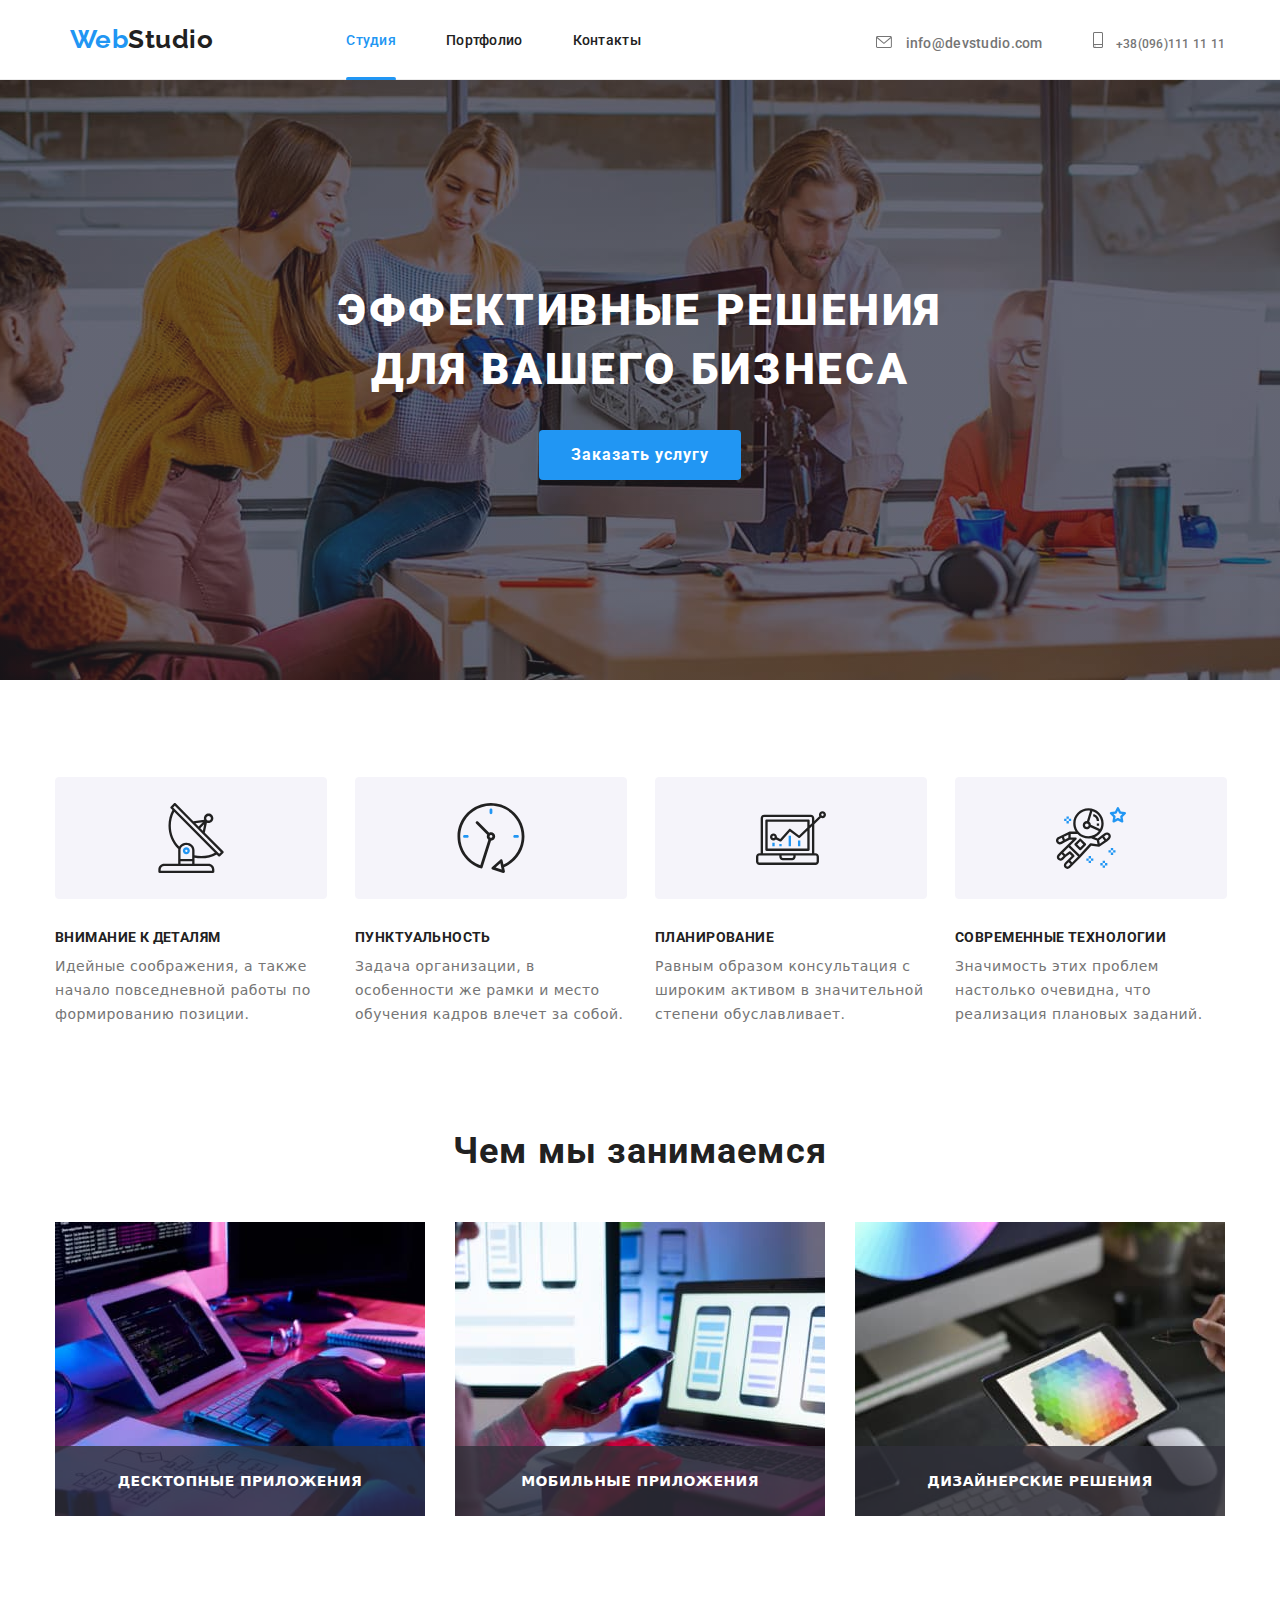
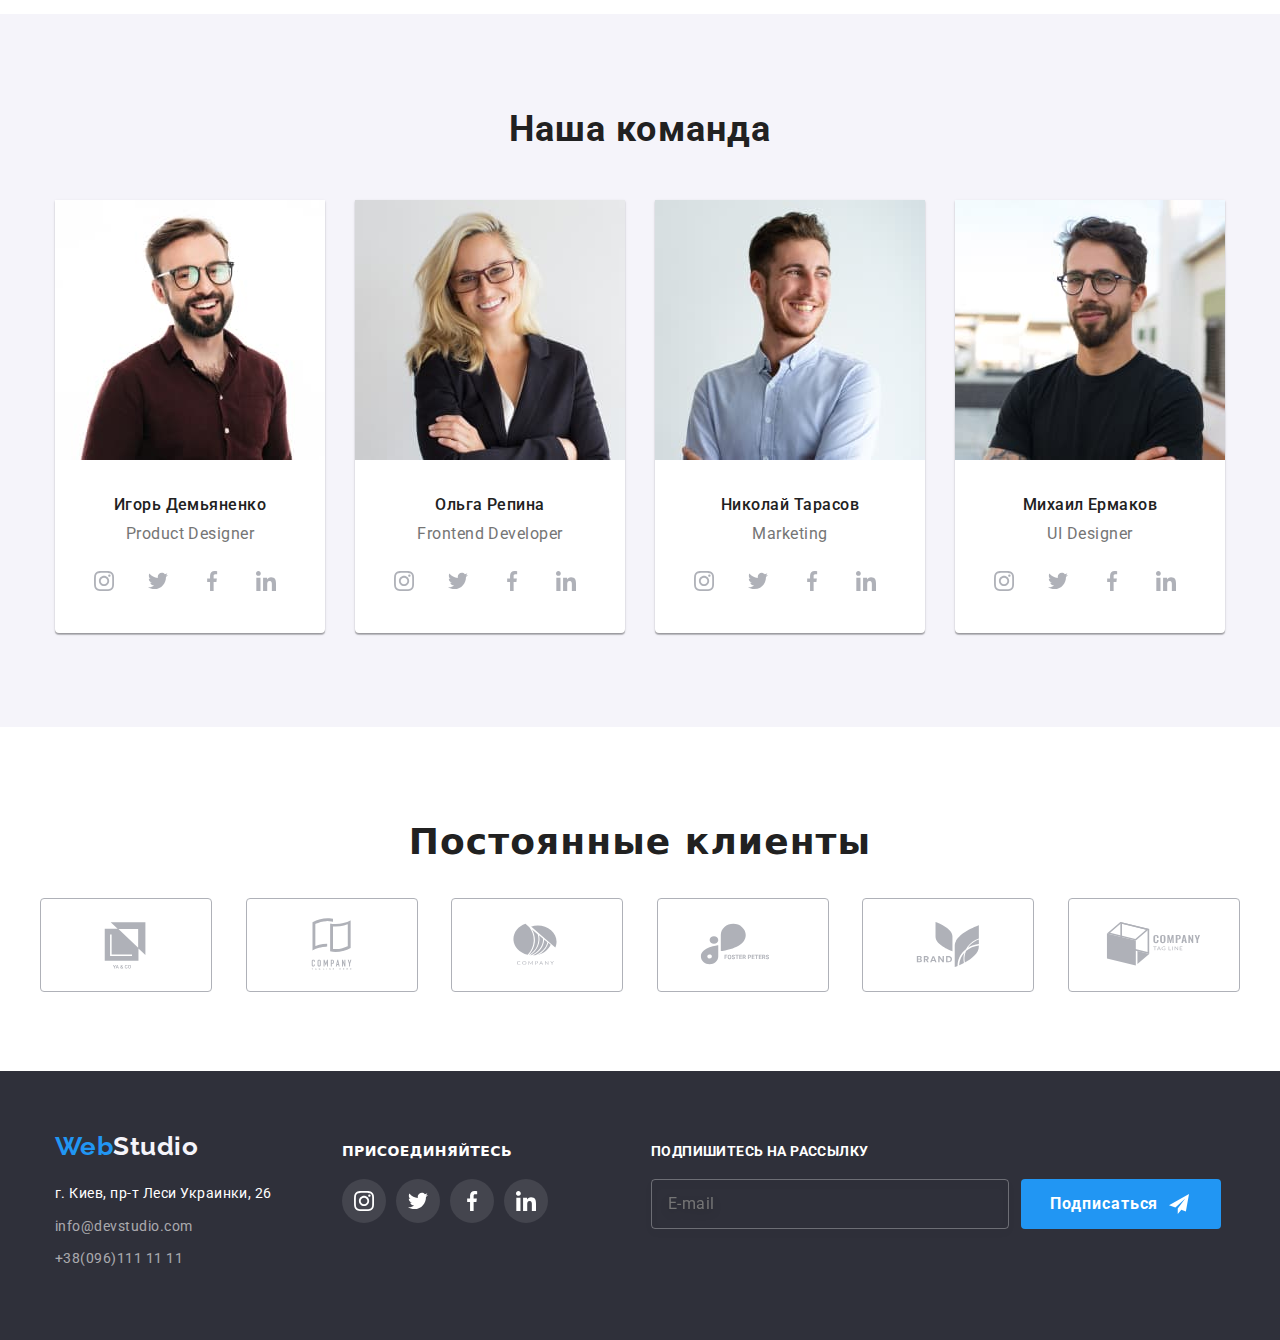
==== commit 49fdb536: "vse" ====
--- a/index.html
+++ b/index.html
@@ -12,84 +12,92 @@
 
     <!--Шапка-->
     <header class="page-header">
-        <div class="container">
-            <div class="header-inner">
-                <nav class="page-header__nav">
-                  <div class="position">
-                    <a href="" class="logo"><span class="logo-color">Web</span>Studio</a>
-                    <button type="button"  class="button__logo" data-mob-open >
-                      <svg width="40" height="40" aria-label="mobile menu switch" >
-                        <use  class="icon-menu" href="./images/sprite.svg#iconmenu_open " ></use>
-                      </svg>
-                      </button>
-                  </div>
-                  <div class="page-header__menu" data-mob>
-                    <ul class="page-header__list page-header__list--nav">
-                        <li class="page-header__item page-header__item--nav">
-                        <a class="page-header__link page-header__link--active" href="./index.html">Студия</a>
-                        </li>
-                        <li class="page-header__item page-header__item--nav">
-                        <a class="page-header__link" href="./portfolio.html">Портфолио</a>
-                        </li>
-                        <li class="page-header__item page-header__item--nav">
-                        <a class="page-header__link" href="">Контакты</a>
-                        </li>
-                    </ul>
-                    <ul class="page-header__list page-header__list--contact ">
+      <div class="container">
+        <div class="header-inner">
+          <nav class="page-header__nav">
+            <div class="position">
+              <a href="" class="logo"><span class="logo-color">Web</span>Studio</a>
+              <button type="button" class="button__logo" data-mob-open>
+                <svg width="40" height="40" aria-label="mobile menu switch">
+                  <use class="icon-menu" href="./images/sprite.svg#iconmenu_open "></use>
+                </svg>
+              </button>
+            </div>
+            <div class="page-header__menu" data-mob>
+              <div class="containers">
+                <ul class="page-header__list page-header__list--nav">
+                  <li class="page-header__item page-header__item--nav">
+                    <a class="page-header__link page-header__link--active" href="./index.html">Студия</a>
+                  </li>
+                  <li class="page-header__item page-header__item--nav">
+                    <a class="page-header__link " href="./portfolio.html">Портфолио</a>
+                  </li>
+                  <li class="page-header__item page-header__item--nav">
+                    <a class="page-header__link" href="">Контакты</a>
+                  </li>
+                </ul>
+                <div class="mob-menu-Link">
+                  <ul class="page-header__list page-header__list--mobile">
                     <li class="page-header__item page-header__item--contact">
-                        <a href="mailto:info@devstudio.com" class="page-header__link page-header__link--mail">
-                            <svg class="page-header__icon--mail">
-                                <use href="./images/sprite.svg#iconenvelope"></use>
-                            </svg>
-                            info@devstudio.com
-                        </a>
+                      <a href="tel:+380961111111" class="page-header__link page-header__link--tell">
+                        <svg class="page-header__icon--tell">
+                          <use href="./images/sprite.svg#iconsmartphone"></use>
+                        </svg>
+                        +38(096)111 11 11
+                      </a>
                     </li>
                     <li class="page-header__item page-header__item--contact">
-                        <a href="tel:+380961111111" class="page-header__link page-header__link--tell">
-                            <svg class="page-header__icon--tell">
-                                <use href="./images/sprite.svg#iconsmartphone"></use>
-                            </svg>
-                            +38(096)111 11 11
-                        </a>
-                    </li>
-                    </ul>
-                    <ul class="page-header__list page-header__list--mobile">
-                      <li class="page-header__item page-header__item--contact">
-                        <a href="tel:+380961111111" class="page-header__link page-header__link--tell">
-                          <svg class="page-header__icon--tell">
-                            <use href="./images/sprite.svg#iconsmartphone"></use>
-                          </svg>
-                          +38(096)111 11 11
-                        </a>
-                      </li>
-                      <li class="page-header__item page-header__item--contact">
-                        <a href="mailto:info@devstudio.com" class="page-header__link page-header__link--mail">
-                          <svg class="page-header__icon--mail">
-                            <use href="./images/sprite.svg#iconenvelope"></use>
-                          </svg>
-                          info@devstudio.com
-                        </a>
-                      </li>
-                      </ul>
-                      <ul class="page-header__list-social">
-                        <li class="page-header__item-social"> 
-                         <a class="social-border" href="">Instagram</a></li>
-                        <li class="page-header__item-social"> 
-                          <a class="social-border" href="">Twitter</a></li>
-                        <li class="page-header__item-social"> 
-                          <a class="social-border" href="">Facebook</a></li>
-                        <li class="page-header__item-social"> 
-                          <a class="social-border" href="">LinkedIn</a></li>
-                      </ul>
-                      <button type="button" class="button__logos" data-mob-close data-mobbtn>
-                      <svg width="40" height="40" aria-label="mobile menu switch">
-                        <use class="icon-cross" href="./images/sprite.svg#iconmenu_close"></use>
-                      </svg>
-                    </button>
-                    </div>
-                </nav>      
-            </div>
+                      <a href="mailto:info@devstudio.com" class="page-header__link page-header__link--mail">
+                        <svg class="page-header__icon--mail">
+                          <use href="./images/sprite.svg#iconenvelope"></use>
+                        </svg>
+                        info@devstudio.com
+                      </a>
+                    </li>
+                  </ul>
+                  <ul class="page-header__list-social">
+                    <li class="page-header__item-social">
+                      <a class="social-border" href="">Instagram</a>
+                    </li>
+                    <li class="page-header__item-social">
+                      <a class="social-border" href="">Twitter</a>
+                    </li>
+                    <li class="page-header__item-social">
+                      <a class="social-border" href="">Facebook</a>
+                    </li>
+                    <li class="page-header__item-social">
+                      <a class="social-border" href="">LinkedIn</a>
+                    </li>
+                  </ul>
+                </div>
+                <button type="button" class="button__logos" data-mob-close data-mobbtn>
+                  <svg width="40" height="40" aria-label="mobile menu switch">
+                    <use class="icon-cross" href="./images/sprite.svg#iconmenu_close"></use>
+                  </svg>
+                </button>
+              </div>
+              <ul class="page-header__list page-header__list--contact ">
+                <li class="page-header__item page-header__item--contact">
+                  <a href="mailto:info@devstudio.com" class="page-header__link page-header__link--mail">
+                    <svg class="page-header__icon--mail">
+                      <use href="./images/sprite.svg#iconenvelope"></use>
+                    </svg>
+                    info@devstudio.com
+                  </a>
+                </li>
+                <li class="page-header__item page-header__item--contact">
+                  <a href="tel:+380961111111" class="page-header__link page-header__link--tell">
+                    <svg class="page-header__icon--tell">
+                      <use href="./images/sprite.svg#iconsmartphone"></use>
+                    </svg>
+                    +38(096)111 11 11
+                  </a>
+                </li>
+              </ul>
+            </div>
+          </nav>
         </div>
+      </div>
     </header>
 
     <main>
--- a/css/styles.min.css
+++ b/css/styles.min.css
@@ -1 +1 @@
-@import"https://fonts.googleapis.com/css2?family=Raleway:wght@700&family=Roboto:wght@400;500;700;900&display=swap";:root{--primary-white-color: #ffffff;--title-text-color: #212121;--accent-color: #2196f3;--text-color: #757575;--background-color-wan: #2f303a;--backgroynd-color-two: #f5f4fa;--border-color: #ececec;--oformleni-color: #afb1b8}body{color:var(--title-text-color);font-family:Roboto,sans-serif;letter-spacing:.03em;margin:0;padding:0}ul{margin:0;padding:0;list-style-type:none}h1,h2,h3,h4,p{margin:0;padding:0}img{width:100%;height:auto;-o-object-fit:contain;object-fit:contain}.container{margin-right:auto;margin-left:auto;padding-left:15px;padding-right:15px;margin:0 auto}@media screen and (min-width: 480px){.container{width:450px}}@media screen and (min-width: 768px){.container{width:738px}}@media screen and (min-width: 1200px){.container{width:1170px}}.section{padding-bottom:94px}.section-title{font-family:"Roboto";font-weight:700;font-size:36px;line-height:42px;text-align:center;letter-spacing:.03em;color:var(--title-text-color)}/*! modern-normalize v1.1.0 | MIT License | https://github.com/sindresorhus/modern-normalize */html{line-height:1.15;-webkit-text-size-adjust:100%;-moz-tab-size:4;-o-tab-size:4;tab-size:4}body{margin:0;font-family:system-ui,-apple-system,"Segoe UI",Roboto,Helvetica,Arial,sans-serif,"Apple Color Emoji","Segoe UI Emoji"}hr{height:0;color:inherit}abbr[title]{-webkit-text-decoration:underline dotted;text-decoration:underline dotted}b,strong{font-weight:bolder}code,kbd,samp,pre{font-family:ui-monospace,SFMono-Regular,Consolas,"Liberation Mono",Menlo,monospace;font-size:1em}small{font-size:80%}sub,sup{font-size:75%;line-height:0;position:relative;vertical-align:baseline}sub{bottom:-0.25em}sup{top:-0.5em}table{text-indent:0;border-color:inherit}button,input,optgroup,select,textarea{font-family:inherit;font-size:100%;line-height:1.15;margin:0}button,select{text-transform:none}button,[type=button],[type=reset],[type=submit]{-webkit-appearance:button}::-moz-focus-inner{border-style:none;padding:0}:-moz-focusring{outline:1px dotted ButtonText}:-moz-ui-invalid{box-shadow:none}legend{padding:0}progress{vertical-align:baseline}::-webkit-inner-spin-button,::-webkit-outer-spin-button{height:auto}[type=search]{-webkit-appearance:textfield;outline-offset:-2px}::-webkit-search-decoration{-webkit-appearance:none}::-webkit-file-upload-button{-webkit-appearance:button;font:inherit}summary{display:list-item}.page-header{background:var(--primary-white-color);border-bottom:1px solid var(--border-color);position:relative}.header-inner{display:block}@media screen and (max-width: 767px){.page-header__nav{display:block;position:inherit}}@media screen and (min-width: 768px){.page-header__nav{display:-webkit-box;display:-ms-flexbox;display:flex}}.pos{position:inherit}.logo{text-decoration:none;font-family:Raleway,sans-serif;color:var(--title-text-color);font-weight:700;line-height:1.17}@media screen and (min-width: 1200px){.logo{display:-webkit-box;display:-ms-flexbox;display:flex;font-size:26px;padding:24px 0 25px 15px}}@media screen and (max-width: 1199px){.logo{padding:26px 0;font-size:24px}}@media screen and (max-width: 767px){.logo{padding:16px 0}}.logo-color{color:var(--accent-color)}.button__logo{display:-webkit-inline-box;display:-ms-inline-flexbox;display:inline-flex;margin:0;padding:0;border:none;background-color:rgba(0,0,0,0);padding:10px 0;right:15%;top:15%;z-index:30}@media screen and (min-width: 768px){.button__logo{display:none}}.button__logos{position:absolute;display:-webkit-inline-box;display:-ms-inline-flexbox;display:inline-flex;margin:0;padding:0;border:none;background-color:rgba(0,0,0,0);right:10px;top:10px;z-index:50}@media screen and (min-width: 768px){.button__logos{display:none}}.page-header__link{color:var(--text-color);text-decoration:none;color:var(--title-text-color);font-family:"Roboto";font-weight:500;font-size:14px;line-height:1.14;letter-spacing:.02em;text-decoration:none;-webkit-transition:color 250ms cubic-bezier(0.4, 0, 0.2, 1);transition:color 250ms cubic-bezier(0.4, 0, 0.2, 1)}@media screen and (max-width: 767px){.page-header__link{font-size:40px;line-height:1.175}}@media screen and (min-width: 1200px){.page-header__link{font-size:14px;line-height:1.17}}.page-header__link:hover{color:var(--accent-color);-webkit-transition:color 250ms cubic-bezier(0.4, 0, 0.2, 1);transition:color 250ms cubic-bezier(0.4, 0, 0.2, 1)}.page-header__link:focus{color:var(--accent-color);outline:1px solid var(--accent-color);-webkit-transition:color 250ms cubic-bezier(0.4, 0, 0.2, 1);transition:color 250ms cubic-bezier(0.4, 0, 0.2, 1)}@media screen and (min-width: 768px){.page-header__link--mail,.page-header__link--tell{font-size:12px;line-height:1.16;color:#757575}}@media screen and (min-width: 1200px){.page-header__link--mail,.page-header__link--tell{font-size:14px;line-height:1.14;color:#757575}}.page-header__link:focus .page-header__icon--tell{fill:var(--accent-color);-webkit-transition:fill 250ms cubic-bezier(0.4, 0, 0.2, 1);transition:fill 250ms cubic-bezier(0.4, 0, 0.2, 1)}.button__logo:hover:focus .icon-menu{fill:#2196f3}.button__logo:hover:focus .icon-cross{fill:#2196f3}.button__logos:hover:focus .icon-menu{fill:#2196f3}.button__logos:hover:focus .icon-cross{fill:#2196f3}@media screen and (max-width: 767px){.page-header__link--mail{font-size:24px;line-height:1.166}}@media screen and (max-width: 767px){.page-header__link--tell{font-size:34px;line-height:1.176;padding-bottom:32px}}@media screen and (min-width: 1200px){.page-header__link--tell{font-size:12px;line-height:1.16}}.page-header__list{display:-webkit-box;display:-ms-flexbox;display:flex;font-family:"Roboto";font-weight:500;font-size:14px;line-height:1.14;text-decoration:none}@media screen and (max-width: 767px){.page-header__list{display:block;text-align:left}}@media screen and (max-width: 767px){.page-header__item--nav:not(:last-child){margin-bottom:32px}}@media screen and (min-width: 768px){.page-header__item--nav:not(:last-child){margin-left:0;margin-right:50px}}@media screen and (max-width: 767px){.page-header__item--contact:not(:last-child){font-size:34px;line-height:40px;margin-bottom:1.17;padding-bottom:32px}}@media screen and (min-width: 768px)and (max-width: 1199px){.page-header__item--contact:not(:last-child){margin-bottom:10px}}@media screen and (min-width: 1200px){.page-header__item--contact:not(:last-child){margin-left:0;margin-right:50px}}.position{display:-webkit-box;display:-ms-flexbox;display:flex;-webkit-box-pack:justify;-ms-flex-pack:justify;justify-content:space-between;-webkit-box-align:center;-ms-flex-align:center;align-items:center;max-width:450px}@media screen and (max-width: 767px){.page-header__menu{display:none}}@media screen and (min-width: 768px){.page-header__menu{width:90%;display:-webkit-box;display:-ms-flexbox;display:flex;-webkit-box-pack:justify;-ms-flex-pack:justify;justify-content:space-between}}.page-header__menu.is-hidden{display:block}@media screen and (max-width: 767px){.page-header__menu.is-hidden{position:absolute;top:0;left:0;width:100%;background-color:#fff;text-align:center;display:block;z-index:30;overflow-y:scroll}}@media screen and (min-width: 768px){.page-header__menu.is-hidden{display:-webkit-box;display:-ms-flexbox;display:flex;-webkit-box-align:center;-ms-flex-align:center;align-items:center;-webkit-box-pack:justify;-ms-flex-pack:justify;justify-content:space-between}}@media screen and (max-width: 767px){.page-header__list--nav{padding-top:48px;padding-left:40px;padding-bottom:302px}}@media screen and (min-width: 768px)and (max-width: 1199px){.page-header__list--nav{margin-left:88px;padding-top:32px}}@media screen and (min-width: 1200px){.page-header__list--nav{margin-left:93px;padding-top:32px}}.page-header__list--contact{position:relative}@media screen and (max-width: 767px){.page-header__list--contact{display:none}}@media screen and (min-width: 768px)and (max-width: 1199px){.page-header__list--contact{display:block;padding-top:21px}}@media screen and (min-width: 1200px){.page-header__list--contact{display:-webkit-inline-box;display:-ms-inline-flexbox;display:inline-flex;-webkit-box-pack:end;-ms-flex-pack:end;justify-content:flex-end;-webkit-box-align:baseline;-ms-flex-align:baseline;align-items:baseline;padding-top:32px}}.page-header__list--mobile{padding:0 0 64px 40px}@media screen and (min-width: 768px){.page-header__list--mobile{display:none}}.page-header__link--active{position:relative;color:var(--accent-color)}@media screen and (min-width: 768px){.page-header__link--active::after{display:block;position:absolute;content:"";top:45px;width:100%;height:4px;border-radius:2px;background-color:var(--accent-color);-webkit-transition:background-color 250ms cubic-bezier(0.4, 0, 0.2, 1);transition:background-color 250ms cubic-bezier(0.4, 0, 0.2, 1)}}.page-header__icon--mail{color:#757575}@media screen and (max-width: 767px){.page-header__icon--mail{display:none}}@media screen and (min-width: 768px){.page-header__icon--mail{width:16px;height:12px;margin-right:10px}}.page-header__icon--tell{color:#757575}@media screen and (max-width: 767px){.page-header__icon--tell{display:none}}@media screen and (min-width: 768px){.page-header__icon--tell{width:10px;height:16px;margin-right:10px}}.page-header__item{color:var(--background-color-wan);-webkit-box-pack:space-evenly;-ms-flex-pack:space-evenly;justify-content:space-evenly;fill:var(--text-color);-webkit-transition:fill 250ms cubic-bezier(0.4, 0, 0.2, 1);transition:fill 250ms cubic-bezier(0.4, 0, 0.2, 1)}.page-header__item:hover,.page-header__item:focus{fill:var(--accent-color);-webkit-transition:fill 250ms cubic-bezier(0.4, 0, 0.2, 1);transition:fill 250ms cubic-bezier(0.4, 0, 0.2, 1)}.button{color:#757575;font-family:Roboto,sans-serif;font-weight:500;font-size:14px;line-height:1.63;letter-spacing:.03em;text-decoration:none;-webkit-transition:color 250ms cubic-bezier(0.4, 0, 0.2, 1);transition:color 250ms cubic-bezier(0.4, 0, 0.2, 1);padding:10px 32px 10px 32px}.button:hover{color:var(--accent-color);-webkit-transition:color 250ms cubic-bezier(0.4, 0, 0.2, 1);transition:color 250ms cubic-bezier(0.4, 0, 0.2, 1)}.button.primary-top{color:var(--primary-white-color);background-color:var(--accent-color);border:none;border-radius:4px;font-weight:700;font-size:16px;line-height:1.88;letter-spacing:.06em}.button.primary-top:hover{-webkit-box-shadow:0px 4px 4px rgba(0,0,0,.15);box-shadow:0px 4px 4px rgba(0,0,0,.15);-webkit-transition:-webkit-box-shadow 250ms cubic-bezier(0.4, 0, 0.2, 1);transition:-webkit-box-shadow 250ms cubic-bezier(0.4, 0, 0.2, 1);transition:box-shadow 250ms cubic-bezier(0.4, 0, 0.2, 1);transition:box-shadow 250ms cubic-bezier(0.4, 0, 0.2, 1), -webkit-box-shadow 250ms cubic-bezier(0.4, 0, 0.2, 1)}.page-header__list-social{font-family:"Roboto";font-style:normal;font-weight:500;font-size:18px;line-height:1.22;letter-spacing:.02em;display:-webkit-box;display:-ms-flexbox;display:flex;padding-left:40px;padding-bottom:48px}@media screen and (min-width: 768px){.page-header__list-social{display:none}}.page-header__item-social{padding-right:10px}.social-border{color:#2196f3;text-decoration:none}.page-header__item-social:nth-last-child(n+2) .social-border{padding-right:10px;border-right:1px solid rgba(33,33,33,.2)}.button__logos .icon-cross{display:none}.button__logos.is-open .icon-cross{display:block;z-index:55}.button__logo .icon-menu{display:block}.button__logo.is-open .icon-menu{display:none}.hero__section{margin-left:auto;margin-right:auto;background-size:cover;background-position:center;background-repeat:no-repeat;display:-webkit-box;display:-ms-flexbox;display:flex;-webkit-box-align:center;-ms-flex-align:center;align-items:center;text-align:center;position:relative}@media screen and (min-width: 1200px){.hero__section{max-width:1600px;height:600px;background-image:-webkit-gradient(linear, left top, right top, from(rgba(47, 48, 58, 0.4)), to(rgba(47, 48, 58, 0.4))),url("../images/laptop/header-img.jpg");background-image:linear-gradient(to right, rgba(47, 48, 58, 0.4), rgba(47, 48, 58, 0.4)),url("../images/laptop/header-img.jpg")}}@media screen and (min-width: 1200px)and (min-device-pixel-ratio: 2),screen and (min-width: 1200px)and (-webkit-min-device-pixel-ratio: 2),screen and (min-width: 1200px)and (min-resolution: 192dpi),screen and (min-width: 1200px)and (min-resolution: 2dppx){.hero__section{background-image:-webkit-gradient(linear, left top, right top, from(rgba(47, 48, 58, 0.4)), to(rgba(47, 48, 58, 0.4))),url("../images/laptop/header-img@2x.jpg");background-image:linear-gradient(to right, rgba(47, 48, 58, 0.4), rgba(47, 48, 58, 0.4)),url("../images/laptop/header-img@2x.jpg")}}@media screen and (max-width: 1199px){.hero__section{max-width:1199px;height:400px;background-image:-webkit-gradient(linear, left top, right top, from(rgba(47, 48, 58, 0.4)), to(rgba(47, 48, 58, 0.4))),url("../images/tablet/Header-img.jpg");background-image:linear-gradient(to right, rgba(47, 48, 58, 0.4), rgba(47, 48, 58, 0.4)),url("../images/tablet/Header-img.jpg")}}@media screen and (max-width: 1199px)and (min-device-pixel-ratio: 2),screen and (max-width: 1199px)and (-webkit-min-device-pixel-ratio: 2),screen and (max-width: 1199px)and (min-resolution: 192dpi),screen and (max-width: 1199px)and (min-resolution: 2dppx){.hero__section{background-image:-webkit-gradient(linear, left top, right top, from(rgba(47, 48, 58, 0.4)), to(rgba(47, 48, 58, 0.4))),url("../images/tablet/Header-img@2x.jpg");background-image:linear-gradient(to right, rgba(47, 48, 58, 0.4), rgba(47, 48, 58, 0.4)),url("../images/tablet/Header-img@2x.jpg")}}@media screen and (max-width: 767px){.hero__section{background-image:-webkit-gradient(linear, left top, right top, from(rgba(47, 48, 58, 0.4)), to(rgba(47, 48, 58, 0.4))),url("../images/mobile/Header-img.jpg");background-image:linear-gradient(to right, rgba(47, 48, 58, 0.4), rgba(47, 48, 58, 0.4)),url("../images/mobile/Header-img.jpg")}}@media screen and (max-width: 767px)and (min-device-pixel-ratio: 2),screen and (max-width: 767px)and (-webkit-min-device-pixel-ratio: 2),screen and (max-width: 767px)and (min-resolution: 192dpi),screen and (max-width: 767px)and (min-resolution: 2dppx){.hero__section{background-image:-webkit-gradient(linear, left top, right top, from(rgba(47, 48, 58, 0.4)), to(rgba(47, 48, 58, 0.4))),url("../images/mobile/Header-img@2x.jpg");background-image:linear-gradient(to right, rgba(47, 48, 58, 0.4), rgba(47, 48, 58, 0.4)),url("../images/mobile/Header-img@2x.jpg")}}@media screen and (max-width: 1200px){.container__hero{padding:200px 0}}@media screen and (max-width: 1199px){.container__hero{padding:118px 0}}.hero__title{color:var(--primary-white-color);font-family:Roboto;font-weight:900;font-size:44px;line-height:1.36;text-align:center;letter-spacing:.06em;text-transform:uppercase;margin-bottom:30px}@media screen and (max-width: 1199px){.hero__title{font-size:26px;line-height:1.61}}@media screen and (max-width: 1199px){.backdrop{position:fixed;top:0;left:0;width:100%;height:100%;background:rgba(0,0,0,.2);padding:30px 15px;overflow-y:scroll}}@media screen and (min-width: 1200px){.backdrop{position:fixed;top:0;left:0;width:100%;height:100%;background:rgba(0,0,0,.2);padding:50px 30px;overflow-y:scroll}}.backdrop.is-hidden{opacity:0;pointer-events:none}.modal{-webkit-transform:translate(-50%, -50%);transform:translate(-50%, -50%);border-radius:14px;background-color:var(--primary-white-color);padding:40px 40px}@media screen and (max-width: 520px){.modal{margin-top:93px;position:fixed;top:45%;left:46%;min-width:75%;margin:93px 15px 50px 15px}}@media screen and (min-width: 521px)and (max-width: 1199px){.modal{margin-top:93px;position:fixed;top:300px;left:50%;width:370px}}@media screen and (min-width: 1200px){.modal{margin-top:203px;position:absolute;top:208px;left:50%;min-width:528px}}@media screen and (min-width: 1200px){.feature{padding-top:30px;padding-bottom:30px}}@media screen and (max-width: 1199px){.feature{padding-top:60px;padding-bottom:60px}}.feature__title{visibility:hidden;margin-bottom:-30px}@media screen and (min-width: 480px){.feature__list{display:block}}@media screen and (min-width: 768px){.feature__list{display:-webkit-box;display:-ms-flexbox;display:flex;-ms-flex-wrap:wrap;flex-wrap:wrap;margin:-15px}}@media screen and (min-width: 1200px){.feature__list{display:-webkit-box;display:-ms-flexbox;display:flex;-ms-flex-wrap:wrap;flex-wrap:wrap;margin:-15px}}.feature__list--title{font-family:"Roboto";font-weight:700;font-size:14px;line-height:16px;letter-spacing:.03em;text-transform:uppercase;color:var(--title-text-color)}@media screen and (max-width: 767px){.feature__list--title{text-align:center}}@media screen and (max-width: 767px){.feature__item{padding-bottom:30px}}@media screen and (min-width: 768px){.feature__item{width:calc((100% - 90px)/2);margin:15px}}@media screen and (min-width: 1200px){.feature__item{width:calc((100% - 120px)/4);margin:15px}}.specifics{padding-top:30px}.feature__icon{background:var(--backgroynd-color-two);border:1px solid var(--backgroynd-color-two);border-radius:4px;display:-webkit-box;display:-ms-flexbox;display:flex;-webkit-box-align:center;-ms-flex-align:center;align-items:center;-webkit-box-pack:center;-ms-flex-pack:center;justify-content:center;-webkit-transition:border 250ms cubic-bezier(0.4, 0, 0.2, 1);transition:border 250ms cubic-bezier(0.4, 0, 0.2, 1)}.feature__icon:hover,.feature__icon:focus{border-color:var(--accent-color);-webkit-transition:border 250ms cubic-bezier(0.4, 0, 0.2, 1);transition:border 250ms cubic-bezier(0.4, 0, 0.2, 1)}@media screen and (max-width: 767px){.feature__icon{padding-top:25px;padding-bottom:25px}}@media screen and (min-width: 768px)and (max-width: 1199px){.feature__icon{padding-top:25px;padding-bottom:25px}}@media screen and (min-width: 1200px){.feature__icon{width:270px;padding:25px 0}}.feature__text{padding-top:10px;margin-bottom:9px;font-weight:400;font-size:14px;line-height:1.71;color:var(--text-color);text-transform:none}@media screen and (min-width: 1200px){.works{padding-bottom:94px;padding-top:94px;text-align:center}}@media screen and (max-width: 1199px){.works{display:none}}.works__title{margin-bottom:50px;font-family:"Roboto";font-weight:700;font-size:36px;line-height:42px;text-align:center;letter-spacing:.03em;color:var(--title-text-color)}.works__list{-webkit-box-align:center;-ms-flex-align:center;align-items:center;-webkit-box-pack:justify;-ms-flex-pack:justify;justify-content:space-between;display:-webkit-box;display:-ms-flexbox;display:flex;position:relative;z-index:-1}.works__name{position:absolute;width:370px;height:70px;top:224px;background:rgba(47,48,58,.8)}.works__name p{padding:27px 0;font-weight:700;font-size:14px;line-height:16px;text-align:center;letter-spacing:.03em;text-transform:uppercase;color:var(--primary-white-color)}.comanda{background-color:var(--backgroynd-color-two)}@media screen and (max-width: 1200px){.comanda{padding-top:60px;padding-bottom:60px}}@media screen and (min-width: 1200px){.comanda{padding-top:94px;padding-bottom:94px}}.comanda__title{margin-bottom:50px;font-family:"Roboto";font-weight:700;font-size:36px;line-height:42px;text-align:center;letter-spacing:.03em;color:var(--title-text-color)}@media screen and (max-width: 1199px){.comanda__title{font-size:28px;line-height:1.83}}@media screen and (min-width: 480px){.comanda__list{display:block}}@media screen and (min-width: 768px){.comanda__list{display:-webkit-box;display:-ms-flexbox;display:flex;-ms-flex-wrap:wrap;flex-wrap:wrap;margin:-15px}}@media screen and (min-width: 1200px){.comanda__list{display:-webkit-box;display:-ms-flexbox;display:flex;-ms-flex-wrap:wrap;flex-wrap:wrap;margin:-15px}}.comanda__item{text-align:center;background:var(--primary-white-color);-webkit-box-shadow:0px 1px 3px rgba(0,0,0,.12),0px 1px 1px rgba(0,0,0,.14),0px 2px 1px rgba(0,0,0,.2);box-shadow:0px 1px 3px rgba(0,0,0,.12),0px 1px 1px rgba(0,0,0,.14),0px 2px 1px rgba(0,0,0,.2);border-radius:0px 0px 4px 4px}@media screen and (max-width: 767px){.comanda__item:not(:last-child){margin-bottom:30px}}@media screen and (min-width: 768px){.comanda__item{width:calc((100% - 60px)/2);margin:15px}}@media screen and (min-width: 1200px){.comanda__item{width:calc((100% - 120px)/4);margin:15px}}@media screen and (max-width: 767px){.name-container{padding:30px 0 24px 0}}@media screen and (min-width: 1200px){.name-container{padding:30px 0}}.comanda__name{font-family:"Roboto";font-weight:500;font-size:16px;line-height:1.19;margin-bottom:10px;color:var(--title-text-color)}@media screen and (min-width: 768px)and (max-width: 1199px){.comanda__name{padding-top:30px}}.p-name{font-family:"Roboto";font-weight:400;font-size:16px;line-height:1.19;color:var(--text-color);padding-bottom:16px}.social__icons{fill:var(--oformleni-color)}@media screen and (max-width: 1200px){.customers{padding-top:60px;padding-bottom:60px}}@media screen and (min-width: 1200px){.customers{padding-top:94px;padding-bottom:94px}}.customers__title{font-weight:700;padding-bottom:50px;font-size:36px;line-height:42px;text-align:center;letter-spacing:.03em;color:var(--title-text-color)}@media screen and (max-width: 1199px){.customers__title{font-size:28px;line-height:32.81px;padding-bottom:30px}}.box{display:-webkit-box;display:-ms-flexbox;display:flex;-webkit-box-align:center;-ms-flex-align:center;align-items:center;-webkit-box-pack:justify;-ms-flex-pack:justify;justify-content:space-between;-ms-flex-wrap:wrap;flex-wrap:wrap;margin:-15px}@media screen and (max-width: 767px){.box__item{width:calc((100% - 60px)/2);margin:15px}}@media screen and (min-width: 768px)and (max-width: 1199px){.box__item{width:calc((100% - 90px)/3);margin:15px}}.box__link{display:-webkit-inline-box;display:-ms-inline-flexbox;display:inline-flex;-webkit-box-align:center;-ms-flex-align:center;align-items:center;-webkit-box-pack:center;-ms-flex-pack:center;justify-content:center;width:170px;height:92px;border:1px solid var(--oformleni-color);border-radius:4px;-webkit-transition:border 250ms cubic-bezier(0.4, 0, 0.2, 1);transition:border 250ms cubic-bezier(0.4, 0, 0.2, 1)}.box__link:focus,.box__link:hover{border:1px solid #2196f3;outline:0px solid var(--accent-color);-webkit-transition:border 250ms cubic-bezier(0.4, 0, 0.2, 1);transition:border 250ms cubic-bezier(0.4, 0, 0.2, 1)}@media screen and (max-width: 1199px){.box__link{width:100%}}.box__icon{fill:var(--oformleni-color);-webkit-transition:fill 250ms cubic-bezier(0.4, 0, 0.2, 1);transition:fill 250ms cubic-bezier(0.4, 0, 0.2, 1)}.box__icon:focus,.box__icon:hover{fill:var(--accent-color);-webkit-transition:fill 250ms cubic-bezier(0.4, 0, 0.2, 1);transition:fill 250ms cubic-bezier(0.4, 0, 0.2, 1)}.footer{background-color:var(--background-color-wan);padding-top:60px;padding-bottom:60px}.logotip{text-decoration:none;font-family:Raleway,sans-serif;font-weight:700;font-size:26px;line-height:1.19;color:var(--title-text-color)}@media screen and (min-width: 1200px){.logotip{display:-webkit-box;display:-ms-flexbox;display:flex}}.footer__logo--color{color:var(--accent-color)}.footer__logo{color:var(--backgroynd-color-two)}@media screen and (min-width: 767px){.footer__pozition{display:-webkit-box;display:-ms-flexbox;display:flex;-webkit-box-pack:justify;-ms-flex-pack:justify;justify-content:space-between}}.footer__address{color:var(--primary-white-color);display:block}@media screen and (max-width: 767px){.footer__address{text-align:center}}@media screen and (min-width: 768px)and (max-width: 1199px){.footer__address{text-align:center;padding-left:61px}}.address{padding-top:20px}.info{margin-bottom:9px;font-family:Roboto,sans-serif;font-weight:400;font-size:14px;line-height:1.71;color:var(--text-color)}.address__street{color:var(--primary-white-color)}.address__contact{color:rgba(255,255,255,.6)}.logo-link{-webkit-box-align:center;-ms-flex-align:center;align-items:center}@media screen and (max-width: 767px){.footer__container{display:block}}@media screen and (min-width: 768px){.footer__container{display:block}}@media screen and (min-width: 1200px){.footer__container{display:-webkit-box;display:-ms-flexbox;display:flex}}@media screen and (max-width: 767px){.social{margin-top:60px}}@media screen and (min-width: 768px)and (max-width: 1199px){.social{margin-top:5px;padding-left:165px}}@media screen and (min-width: 1200px){.social{padding-left:70px}}.social__title{color:var(--primary-white-color);font-weight:700;font-size:14px;line-height:16px;letter-spacing:.03em;text-transform:uppercase;padding-bottom:20px}@media screen and (max-width: 1199px){.social__title{display:block;text-align:center}}@media screen and (min-width: 1200px){.social__title{padding-top:12px}}.social__list{display:-webkit-box;display:-ms-flexbox;display:flex}@media screen and (min-width: 768px)and (max-width: 1199px){.social__list{padding-bottom:24px}}@media screen and (max-width: 1199px){.social__list{display:-webkit-box;display:-ms-flexbox;display:flex;-webkit-box-align:center;-ms-flex-align:center;align-items:center;-webkit-box-pack:center;-ms-flex-pack:center;justify-content:center}}@media screen and (min-width: 1200px){.social__list{display:-webkit-box;display:-ms-flexbox;display:flex;-webkit-box-pack:center;-ms-flex-pack:center;justify-content:center}}.social__item{padding-right:10px}@media screen and (min-width: 480px){.social__item{display:block;text-align:center}}@media screen and (min-width: 1200px){.social__item{display:-webkit-box;display:-ms-flexbox;display:flex;-webkit-box-pack:center;-ms-flex-pack:center;justify-content:center}}.social__link{display:-webkit-inline-box;display:-ms-inline-flexbox;display:inline-flex;-webkit-box-align:center;-ms-flex-align:center;align-items:center;-webkit-box-pack:center;-ms-flex-pack:center;justify-content:center;width:44px;height:44px;border-radius:50%;background:rgba(255,255,255,.1);-webkit-transition:background 250ms cubic-bezier(0.4, 0, 0.2, 1);transition:background 250ms cubic-bezier(0.4, 0, 0.2, 1)}.social__link:hover,.social__link:focus{background:var(--accent-color);outline:0;-webkit-transition:background 250ms cubic-bezier(0.4, 0, 0.2, 1);transition:background 250ms cubic-bezier(0.4, 0, 0.2, 1)}.social__link:hover .social__icons,.social__link:focus .social__icons{fill:var(--primary-white-color);-webkit-transition:fill 250ms cubic-bezier(0.4, 0, 0.2, 1);transition:fill 250ms cubic-bezier(0.4, 0, 0.2, 1)}.social__link:hover .social-icon-comand,.social__link:focus .social-icon-comand{fill:var(--primary-white-color);-webkit-transition:fill 250ms cubic-bezier(0.4, 0, 0.2, 1);transition:fill 250ms cubic-bezier(0.4, 0, 0.2, 1)}.social__icon{fill:var(--primary-white-color)}@media screen and (max-width: 1199px){.activ-menu{padding-top:60px;margin-right:auto;margin-left:auto}}@media scren and (min-width: 768px){.activ-menu{display:block}}@media screen and (min-width: 1200px){.activ-menu{padding-top:12px;padding-left:93px}}.subscription__title{font-family:"Roboto";font-style:normal;font-weight:700;font-size:14px;line-height:16px;letter-spacing:.03em;text-transform:uppercase;color:#fff}@media screen and (max-width: 1199px){.subscription__title{display:block;text-align:center;padding-bottom:20px}}@media screen and (min-width: 1200px){.subscription__title{display:block;padding-bottom:20px}}@media screen and (min-width: 1200px){.subscription__mailing{display:-webkit-box;display:-ms-flexbox;display:flex}}.subscription__input{height:50px;background-color:rgba(255,255,255,0);border:1px solid rgba(255,255,255,.3);-webkit-box-sizing:border-box;box-sizing:border-box;-webkit-filter:drop-shadow(0px 4px 4px rgba(0, 0, 0, 0.15));filter:drop-shadow(0px 4px 4px rgba(0, 0, 0, 0.15));border-radius:4px;font-family:"Roboto";font-style:normal;font-weight:400;font-size:16px;line-height:1.25;padding:15px 16px;display:-webkit-box;display:-ms-flexbox;display:flex;-webkit-box-align:center;-ms-flex-align:center;align-items:center;letter-spacing:.03em;color:rgba(255,255,255,.6);-webkit-transition:border 250ms cubic-bezier(0.4, 0, 0.2, 1);transition:border 250ms cubic-bezier(0.4, 0, 0.2, 1)}@media screen and (max-width: 479px){.subscription__input{width:100%}}@media screen and (min-width: 480px)and (max-width: 1199px){.subscription__input{margin-left:auto;margin-right:auto;width:450px}}@media screen and (min-width: 1200px){.subscription__input{width:358px}}.subscription__button{width:200px;height:50px;padding:10px 28px 10px 29px}@media screen and (max-width: 1199px){.subscription__button{position:relative;margin-top:20px;margin-left:auto;margin-right:auto;display:block;text-align:left}}@media screen and (min-width: 1200px){.subscription__button{position:relative;display:-webkit-box;display:-ms-flexbox;display:flex;margin-left:12px}}.subscription__icon{position:absolute;left:148px;top:15px}@media screen and (max-width: 767px){.menu{padding-top:45px;padding-bottom:40px}}@media screen and (min-width: 768px){.menu{padding-top:60px}}@media screen and (min-width: 1200px){.menu{padding-top:94px}}@media screen and (max-width: 767px){.menu__list{display:-webkit-box;display:-ms-flexbox;display:flex;-ms-flex-wrap:wrap;flex-wrap:wrap}}@media screen and (min-width: 768px){.menu__list{display:-webkit-box;display:-ms-flexbox;display:flex;-webkit-box-pack:center;-ms-flex-pack:center;justify-content:center}}@media screen and (max-width: 767px){.menu__items--padding{padding-right:10px}}.menu__items{font-weight:500;font-size:16px;line-height:1.62;text-align:center;letter-spacing:.03em;color:var(--title-text-color)}@media screen and (max-width: 767px){.menu__items{margin-top:15px}}.menu__button{color:var(--title-text-color);font-family:Roboto,sans-serif;font-weight:500;font-size:14px;line-height:1.63;letter-spacing:.03em;text-decoration:none;padding:6px 22px;border-radius:4px;border:0;background-color:var(--backgroynd-color-two);-webkit-transition:background-color 250ms,color 250ms cubic-bezier(0.4, 0, 0.2, 1);transition:background-color 250ms,color 250ms cubic-bezier(0.4, 0, 0.2, 1)}.menu__button:hover,.menu__button:focus{background-color:var(--accent-color);color:var(--primary-white-color);-webkit-box-shadow:0px 3px 1px rgba(0,0,0,.1),0px 1px 2px rgba(0,0,0,.08),0px 2px 2px rgba(0,0,0,.12);box-shadow:0px 3px 1px rgba(0,0,0,.1),0px 1px 2px rgba(0,0,0,.08),0px 2px 2px rgba(0,0,0,.12);outline:0px;-webkit-transition:background-color 250ms,color 250ms cubic-bezier(0.4, 0, 0.2, 1);transition:background-color 250ms,color 250ms cubic-bezier(0.4, 0, 0.2, 1)}.menu__button--active{background-color:var(--accent-color);color:var(--primary-white-color)}.menu__items:not(:last-child){margin-left:0;margin-right:8px}@media screen and (min-width: 768px){.services{padding-top:30px;padding-bottom:60px}}@media screen and (min-width: 1200px){.services{padding-top:50px;padding-bottom:94px}}.services__list{display:-webkit-box;display:-ms-flexbox;display:flex;-ms-flex-wrap:wrap;flex-wrap:wrap}@media screen and (max-width: 767px){.services__list{margin:0;padding-bottom:60px}}@media screen and (min-width: 768px){.services__list{margin-right:-15px;margin-left:-15px}}@media screen and (min-width: 1200px){.services__list{margin:0}}.services__item{border:0px solid var(--backgroynd-color-two);-webkit-transition:-webkit-box-shadow 250ms cubic-bezier(0.4, 0, 0.2, 1);transition:-webkit-box-shadow 250ms cubic-bezier(0.4, 0, 0.2, 1);transition:box-shadow 250ms cubic-bezier(0.4, 0, 0.2, 1);transition:box-shadow 250ms cubic-bezier(0.4, 0, 0.2, 1), -webkit-box-shadow 250ms cubic-bezier(0.4, 0, 0.2, 1)}.services__item:hover .services__fon{-webkit-transform:translateY(-100%);transform:translateY(-100%);opacity:1;-webkit-transition:-webkit-transform 250ms cubic-bezier(0.4, 0, 0.2, 1);transition:-webkit-transform 250ms cubic-bezier(0.4, 0, 0.2, 1);transition:transform 250ms cubic-bezier(0.4, 0, 0.2, 1);transition:transform 250ms cubic-bezier(0.4, 0, 0.2, 1), -webkit-transform 250ms cubic-bezier(0.4, 0, 0.2, 1)}.services__item:hover,.services__item:focus{-webkit-box-shadow:0px 3px 1px rgba(0,0,0,.1),0px 1px 2px rgba(0,0,0,.08),0px 2px 2px rgba(0,0,0,.12);box-shadow:0px 3px 1px rgba(0,0,0,.1),0px 1px 2px rgba(0,0,0,.08),0px 2px 2px rgba(0,0,0,.12);-webkit-transition:-webkit-box-shadow 250ms cubic-bezier(0.4, 0, 0.2, 1);transition:-webkit-box-shadow 250ms cubic-bezier(0.4, 0, 0.2, 1);transition:box-shadow 250ms cubic-bezier(0.4, 0, 0.2, 1);transition:box-shadow 250ms cubic-bezier(0.4, 0, 0.2, 1), -webkit-box-shadow 250ms cubic-bezier(0.4, 0, 0.2, 1)}@media screen and (max-width: 767px){.services__item:not(:last-child){margin-bottom:30px}}@media screen and (max-width: 767px){.services__item{width:100%}}@media screen and (min-width: 768px)and (max-width: 1199px){.services__item{width:calc((100% - 60px)/2);margin:15px}}@media screen and (min-width: 1200px){.services__item{width:370px;margin-right:30px;margin-bottom:30px}}.services__item img{display:block}@media screen and (min-width: 768px)and (max-width: 1199px){.services__item:nth-last-child(1){margin-bottom:0}}@media screen and (min-width: 1200px){.services__item:nth-child(3n){margin-right:0}.services__item:nth-last-child(-n+3){margin-bottom:0}}.services__link{text-decoration:none;position:relative}.services__picture{position:relative;overflow:hidden}.services__fon{position:absolute;top:100%;left:0;width:100%;height:100%;background:rgba(33,150,243,.9);opacity:1;-webkit-transition:-webkit-transform 250ms cubic-bezier(0.4, 0, 0.2, 1);transition:-webkit-transform 250ms cubic-bezier(0.4, 0, 0.2, 1);transition:transform 250ms cubic-bezier(0.4, 0, 0.2, 1);transition:transform 250ms cubic-bezier(0.4, 0, 0.2, 1), -webkit-transform 250ms cubic-bezier(0.4, 0, 0.2, 1)}.services__info{padding:63px 24px;font-weight:400;font-size:18px;line-height:1.56;letter-spacing:.03em;color:var(--primary-white-color);opacity:1}.services__section{padding:20px 24px;border:1px solid #eee;border-top:0}@media screen and (min-width: 768px)and (max-width: 1199px){.services__section--padding{padding-bottom:56px}}.services__name{font-family:"Roboto";font-style:normal;font-weight:700;font-size:18px;line-height:2;letter-spacing:.06em;color:var(--title-text-color);padding-bottom:4px}.services__kind{font-weight:400;font-size:16px;line-height:1.88;letter-spacing:.03em;color:var(--text-color)}.modal__title{display:block;width:100%;margin-bottom:12px;font-family:"Roboto";font-style:normal;font-weight:700;font-size:20px;line-height:1.15;text-align:center;letter-spacing:.03em;color:#212121}@media screen and (max-width: 1199px){.modal__title{font-size:20px;line-height:1.5}}.form__field{margin-bottom:10px}.form__lable{display:-webkit-box;display:-ms-flexbox;display:flex;font-family:"Roboto";font-weight:400;font-size:12px;line-height:14px;letter-spacing:.01em;padding-bottom:4px;color:#757575}.form__input{width:100%;height:40px;padding-left:42px;border:1px solid rgba(33,33,33,.2);-webkit-box-sizing:border-box;box-sizing:border-box;border-radius:4px}.form-textarea{height:120px;padding:12px 16px;resize:none;font-family:"Roboto";font-style:normal;font-weight:400;font-size:14px;line-height:16px;letter-spacing:.01em;color:rgba(117,117,117,.5)}.form__field.checkbox{display:block;margin-bottom:30px}.form__lable--check{padding-left:36px}.visually{position:absolute;width:1px;height:1px;overflow:hidden;clip:rect(0 0 0 0)}.form__check--box{position:absolute;width:16px;height:15px;margin-left:-23px;margin-top:2px;border-radius:2px;-webkit-box-shadow:0 0 0 2px #212121;box-shadow:0 0 0 2px #212121}.form__input--check:checked+.form__check--box{-webkit-box-shadow:0 0 0 2px #2196f3;box-shadow:0 0 0 2px #2196f3;background-image:url("../svg/checked.svg");background-position:50% 50%;background-repeat:no-repeat;background-color:var(--accent-color)}.form__lable--check{font-style:normal;font-weight:400;font-size:14px;line-height:1.71;letter-spacing:.03em;color:#757575;padding-left:12px}@media screen and (max-width: 1199px){.form__lable--check{font-size:12px;line-height:1.16}}.form__link{color:var(--accent-color);font-weight:400;text-decoration:underline}.form__button{font-family:inherit;height:50px;width:200px}.close{position:absolute;top:8px;right:8px;padding:0;border:none;background-color:var(--primary-white-color);-webkit-box-sizing:border-box;box-sizing:border-box;-webkit-transition:stroke 250ms,fill 250ms cubic-bezier(0.4, 0, 0.2, 1);transition:stroke 250ms,fill 250ms cubic-bezier(0.4, 0, 0.2, 1)}.close:hover{fill:var(--accent-color);stroke:var(--accent-color);-webkit-transition:stroke 250ms,fill 250ms cubic-bezier(0.4, 0, 0.2, 1);transition:stroke 250ms,fill 250ms cubic-bezier(0.4, 0, 0.2, 1)}.form__field{position:relative}.form__field:focus{background:var(--accent-color);outline:0;fill:#2196f3;-webkit-transition:fill 250ms,background 250ms cubic-bezier(0.4, 0, 0.2, 1);transition:fill 250ms,background 250ms cubic-bezier(0.4, 0, 0.2, 1)}.form__icon{position:absolute;left:12px;top:50%;fill:var(--title-text-color);-webkit-transition:fill 250ms cubic-bezier(0.4, 0, 0.2, 1);transition:fill 250ms cubic-bezier(0.4, 0, 0.2, 1)}.form__input:focus{border:1px solid #2196f3;fill:var(var(--accent-color));-webkit-transition:fill 250ms cubic-bezier(0.4, 0, 0.2, 1);transition:fill 250ms cubic-bezier(0.4, 0, 0.2, 1)}.form__input:focus:focus,.form__input:focus:focus+.form__icon{outline:0;-webkit-transition:background,fill 250ms cubic-bezier(0.4, 0, 0.2, 1);transition:background,fill 250ms cubic-bezier(0.4, 0, 0.2, 1);fill:#2196f3}.footer{background-color:var(--background-color-wan);padding-top:60px;padding-bottom:60px}.logotip{text-decoration:none;font-family:Raleway,sans-serif;font-weight:700;font-size:26px;line-height:1.19;color:var(--title-text-color)}@media screen and (min-width: 1200px){.logotip{display:-webkit-box;display:-ms-flexbox;display:flex}}.footer__logo--color{color:var(--accent-color)}.footer__logo{color:var(--backgroynd-color-two)}@media screen and (min-width: 767px){.footer__pozition{display:-webkit-box;display:-ms-flexbox;display:flex;-webkit-box-pack:justify;-ms-flex-pack:justify;justify-content:space-between}}.footer__address{color:var(--primary-white-color);display:block}@media screen and (max-width: 767px){.footer__address{text-align:center}}@media screen and (min-width: 768px)and (max-width: 1199px){.footer__address{text-align:center;padding-left:61px}}.address{padding-top:20px}.info{margin-bottom:9px;font-family:Roboto,sans-serif;font-weight:400;font-size:14px;line-height:1.71;color:var(--text-color)}.address__street{color:var(--primary-white-color)}.address__contact{color:rgba(255,255,255,.6)}.logo-link{-webkit-box-align:center;-ms-flex-align:center;align-items:center}@media screen and (max-width: 767px){.footer__container{display:block}}@media screen and (min-width: 768px){.footer__container{display:block}}@media screen and (min-width: 1200px){.footer__container{display:-webkit-box;display:-ms-flexbox;display:flex}}@media screen and (max-width: 767px){.social{margin-top:60px}}@media screen and (min-width: 768px)and (max-width: 1199px){.social{margin-top:5px;padding-left:165px}}@media screen and (min-width: 1200px){.social{padding-left:70px}}.social__title{color:var(--primary-white-color);font-weight:700;font-size:14px;line-height:16px;letter-spacing:.03em;text-transform:uppercase;padding-bottom:20px}@media screen and (max-width: 1199px){.social__title{display:block;text-align:center}}@media screen and (min-width: 1200px){.social__title{padding-top:12px}}.social__list{display:-webkit-box;display:-ms-flexbox;display:flex}@media screen and (min-width: 768px)and (max-width: 1199px){.social__list{padding-bottom:24px}}@media screen and (max-width: 1199px){.social__list{display:-webkit-box;display:-ms-flexbox;display:flex;-webkit-box-align:center;-ms-flex-align:center;align-items:center;-webkit-box-pack:center;-ms-flex-pack:center;justify-content:center}}@media screen and (min-width: 1200px){.social__list{display:-webkit-box;display:-ms-flexbox;display:flex;-webkit-box-pack:center;-ms-flex-pack:center;justify-content:center}}.social__item{padding-right:10px}@media screen and (min-width: 480px){.social__item{display:block;text-align:center}}@media screen and (min-width: 1200px){.social__item{display:-webkit-box;display:-ms-flexbox;display:flex;-webkit-box-pack:center;-ms-flex-pack:center;justify-content:center}}.social__link{display:-webkit-inline-box;display:-ms-inline-flexbox;display:inline-flex;-webkit-box-align:center;-ms-flex-align:center;align-items:center;-webkit-box-pack:center;-ms-flex-pack:center;justify-content:center;width:44px;height:44px;border-radius:50%;background:rgba(255,255,255,.1);-webkit-transition:background 250ms cubic-bezier(0.4, 0, 0.2, 1);transition:background 250ms cubic-bezier(0.4, 0, 0.2, 1)}.social__link:hover,.social__link:focus{background:var(--accent-color);outline:0;-webkit-transition:background 250ms cubic-bezier(0.4, 0, 0.2, 1);transition:background 250ms cubic-bezier(0.4, 0, 0.2, 1)}.social__link:hover .social__icons,.social__link:focus .social__icons{fill:var(--primary-white-color);-webkit-transition:fill 250ms cubic-bezier(0.4, 0, 0.2, 1);transition:fill 250ms cubic-bezier(0.4, 0, 0.2, 1)}.social__link:hover .social-icon-comand,.social__link:focus .social-icon-comand{fill:var(--primary-white-color);-webkit-transition:fill 250ms cubic-bezier(0.4, 0, 0.2, 1);transition:fill 250ms cubic-bezier(0.4, 0, 0.2, 1)}.social__icon{fill:var(--primary-white-color)}@media screen and (max-width: 1199px){.activ-menu{padding-top:60px;margin-right:auto;margin-left:auto}}@media scren and (min-width: 768px){.activ-menu{display:block}}@media screen and (min-width: 1200px){.activ-menu{padding-top:12px;padding-left:93px}}.subscription__title{font-family:"Roboto";font-style:normal;font-weight:700;font-size:14px;line-height:16px;letter-spacing:.03em;text-transform:uppercase;color:#fff}@media screen and (max-width: 1199px){.subscription__title{display:block;text-align:center;padding-bottom:20px}}@media screen and (min-width: 1200px){.subscription__title{display:block;padding-bottom:20px}}@media screen and (min-width: 1200px){.subscription__mailing{display:-webkit-box;display:-ms-flexbox;display:flex}}.subscription__input{height:50px;background-color:rgba(255,255,255,0);border:1px solid rgba(255,255,255,.3);-webkit-box-sizing:border-box;box-sizing:border-box;-webkit-filter:drop-shadow(0px 4px 4px rgba(0, 0, 0, 0.15));filter:drop-shadow(0px 4px 4px rgba(0, 0, 0, 0.15));border-radius:4px;font-family:"Roboto";font-style:normal;font-weight:400;font-size:16px;line-height:1.25;padding:15px 16px;display:-webkit-box;display:-ms-flexbox;display:flex;-webkit-box-align:center;-ms-flex-align:center;align-items:center;letter-spacing:.03em;color:rgba(255,255,255,.6);-webkit-transition:border 250ms cubic-bezier(0.4, 0, 0.2, 1);transition:border 250ms cubic-bezier(0.4, 0, 0.2, 1)}@media screen and (max-width: 479px){.subscription__input{width:100%}}@media screen and (min-width: 480px)and (max-width: 1199px){.subscription__input{margin-left:auto;margin-right:auto;width:450px}}@media screen and (min-width: 1200px){.subscription__input{width:358px}}.subscription__button{width:200px;height:50px;padding:10px 28px 10px 29px}@media screen and (max-width: 1199px){.subscription__button{position:relative;margin-top:20px;margin-left:auto;margin-right:auto;display:block;text-align:left}}@media screen and (min-width: 1200px){.subscription__button{position:relative;display:-webkit-box;display:-ms-flexbox;display:flex;margin-left:12px}}.subscription__icon{position:absolute;left:148px;top:15px}/*# sourceMappingURL=styles.min.css.map */+@import"https://fonts.googleapis.com/css2?family=Raleway:wght@700&family=Roboto:wght@400;500;700;900&display=swap";:root{--primary-white-color: #ffffff;--title-text-color: #212121;--accent-color: #2196f3;--text-color: #757575;--background-color-wan: #2f303a;--backgroynd-color-two: #f5f4fa;--border-color: #ececec;--oformleni-color: #afb1b8}body{color:var(--title-text-color);font-family:Roboto,sans-serif;letter-spacing:.03em;margin:0;padding:0}ul{margin:0;padding:0;list-style-type:none}h1,h2,h3,h4,p{margin:0;padding:0}img{width:100%;height:auto;-o-object-fit:contain;object-fit:contain}.container{margin-right:auto;margin-left:auto;padding-left:15px;padding-right:15px;margin:0 auto}@media screen and (min-width: 480px){.container{width:450px}}@media screen and (min-width: 768px){.container{width:738px}}@media screen and (min-width: 1200px){.container{width:1170px}}.section{padding-bottom:94px}.section-title{font-family:"Roboto";font-weight:700;font-size:36px;line-height:42px;text-align:center;letter-spacing:.03em;color:var(--title-text-color)}/*! modern-normalize v1.1.0 | MIT License | https://github.com/sindresorhus/modern-normalize */html{line-height:1.15;-webkit-text-size-adjust:100%;-moz-tab-size:4;-o-tab-size:4;tab-size:4}body{margin:0;font-family:system-ui,-apple-system,"Segoe UI",Roboto,Helvetica,Arial,sans-serif,"Apple Color Emoji","Segoe UI Emoji"}hr{height:0;color:inherit}abbr[title]{-webkit-text-decoration:underline dotted;text-decoration:underline dotted}b,strong{font-weight:bolder}code,kbd,samp,pre{font-family:ui-monospace,SFMono-Regular,Consolas,"Liberation Mono",Menlo,monospace;font-size:1em}small{font-size:80%}sub,sup{font-size:75%;line-height:0;position:relative;vertical-align:baseline}sub{bottom:-0.25em}sup{top:-0.5em}table{text-indent:0;border-color:inherit}button,input,optgroup,select,textarea{font-family:inherit;font-size:100%;line-height:1.15;margin:0}button,select{text-transform:none}button,[type=button],[type=reset],[type=submit]{-webkit-appearance:button}::-moz-focus-inner{border-style:none;padding:0}:-moz-focusring{outline:1px dotted ButtonText}:-moz-ui-invalid{box-shadow:none}legend{padding:0}progress{vertical-align:baseline}::-webkit-inner-spin-button,::-webkit-outer-spin-button{height:auto}[type=search]{-webkit-appearance:textfield;outline-offset:-2px}::-webkit-search-decoration{-webkit-appearance:none}::-webkit-file-upload-button{-webkit-appearance:button;font:inherit}summary{display:list-item}.page-header{background:var(--primary-white-color);border-bottom:1px solid var(--border-color);position:relative}.header-inner{display:block}@media screen and (max-width: 767px){.page-header__nav{display:block;position:inherit}}@media screen and (min-width: 768px){.page-header__nav{display:-webkit-box;display:-ms-flexbox;display:flex}}.pos{position:inherit}.logo{text-decoration:none;font-family:Raleway,sans-serif;color:var(--title-text-color);font-weight:700;line-height:1.17}@media screen and (min-width: 1200px){.logo{display:-webkit-box;display:-ms-flexbox;display:flex;font-size:26px;padding:24px 0 25px 15px}}@media screen and (max-width: 1199px){.logo{padding:26px 0;font-size:24px}}@media screen and (max-width: 767px){.logo{padding:16px 0}}.logo-color{color:var(--accent-color)}.button__logo{display:-webkit-inline-box;display:-ms-inline-flexbox;display:inline-flex;margin:0;padding:0;border:none;background-color:rgba(0,0,0,0);padding:10px 0;right:15%;top:15%;z-index:30}@media screen and (min-width: 768px){.button__logo{display:none}}.button__logos{position:absolute;display:-webkit-inline-box;display:-ms-inline-flexbox;display:inline-flex;margin:0;padding:0;border:none;background-color:rgba(0,0,0,0);right:10px;top:10px;z-index:50}@media screen and (min-width: 768px){.button__logos{display:none}}.page-header__link{color:var(--text-color);text-decoration:none;color:var(--title-text-color);font-family:"Roboto";font-weight:500;font-size:14px;line-height:1.14;letter-spacing:.02em;text-decoration:none;-webkit-transition:color 250ms cubic-bezier(0.4, 0, 0.2, 1);transition:color 250ms cubic-bezier(0.4, 0, 0.2, 1)}@media screen and (max-width: 767px){.page-header__link{font-size:40px;line-height:1.175}}@media screen and (min-width: 1200px){.page-header__link{font-size:14px;line-height:1.17}}.page-header__link:hover{color:var(--accent-color);-webkit-transition:color 250ms cubic-bezier(0.4, 0, 0.2, 1);transition:color 250ms cubic-bezier(0.4, 0, 0.2, 1)}.page-header__link:focus{color:var(--accent-color);outline:1px solid var(--accent-color);-webkit-transition:color 250ms cubic-bezier(0.4, 0, 0.2, 1);transition:color 250ms cubic-bezier(0.4, 0, 0.2, 1)}@media screen and (min-width: 768px){.page-header__link--mail,.page-header__link--tell{font-size:12px;line-height:1.16;color:#757575}}@media screen and (min-width: 1200px){.page-header__link--mail,.page-header__link--tell{font-size:14px;line-height:1.14;color:#757575}}.page-header__link:focus .page-header__icon--tell{fill:var(--accent-color);-webkit-transition:fill 250ms cubic-bezier(0.4, 0, 0.2, 1);transition:fill 250ms cubic-bezier(0.4, 0, 0.2, 1)}.button__logo:hover:focus .icon-menu{fill:#2196f3}.button__logo:hover:focus .icon-cross{fill:#2196f3}.button__logos:hover:focus .icon-menu{fill:#2196f3}.button__logos:hover:focus .icon-cross{fill:#2196f3}@media screen and (max-width: 767px){.page-header__link--mail{font-size:24px;line-height:1.166}}@media screen and (max-width: 767px){.page-header__link--tell{font-size:34px;line-height:1.176;padding-bottom:32px}}@media screen and (min-width: 1200px){.page-header__link--tell{font-size:12px;line-height:1.16}}.page-header__list{display:-webkit-box;display:-ms-flexbox;display:flex;font-family:"Roboto";font-weight:500;font-size:14px;line-height:1.14;text-decoration:none}@media screen and (max-width: 767px){.page-header__list{display:block;text-align:left}}@media screen and (max-width: 767px){.page-header__item--nav:not(:last-child){margin-bottom:32px}}@media screen and (min-width: 768px){.page-header__item--nav:not(:last-child){margin-left:0;margin-right:50px}}@media screen and (max-width: 767px){.page-header__item--contact:not(:last-child){font-size:34px;line-height:40px;margin-bottom:1.17;padding-bottom:32px}}@media screen and (min-width: 768px)and (max-width: 1199px){.page-header__item--contact:not(:last-child){margin-bottom:10px}}@media screen and (min-width: 1200px){.page-header__item--contact:not(:last-child){margin-left:0;margin-right:50px}}.position{display:-webkit-box;display:-ms-flexbox;display:flex;-webkit-box-pack:justify;-ms-flex-pack:justify;justify-content:space-between;-webkit-box-align:center;-ms-flex-align:center;align-items:center;max-width:450px}@media screen and (max-width: 767px){.page-header__menu{display:none}}@media screen and (min-width: 768px){.page-header__menu{width:90%;display:-webkit-box;display:-ms-flexbox;display:flex;-webkit-box-pack:justify;-ms-flex-pack:justify;justify-content:space-between}}.page-header__menu.is-hidden{display:block}@media screen and (max-width: 767px){.page-header__menu.is-hidden{position:fixed;top:0;left:0;height:100%;width:100%;background-color:#fff;text-align:center;display:block;z-index:30;overflow-y:scroll}}@media screen and (min-width: 768px){.page-header__menu.is-hidden{display:-webkit-box;display:-ms-flexbox;display:flex;-webkit-box-align:center;-ms-flex-align:center;align-items:center;-webkit-box-pack:justify;-ms-flex-pack:justify;justify-content:space-between}}.containers{position:relative;display:-webkit-box;display:-ms-flexbox;display:flex;-webkit-box-orient:vertical;-webkit-box-direction:normal;-ms-flex-direction:column;flex-direction:column;-webkit-box-pack:justify;-ms-flex-pack:justify;justify-content:space-between;height:100%;padding-left:40px;padding-right:40px}@media screen and (max-width: 479px){.containers{padding-left:calc(20px + 1vw);padding-right:calc(20px + 1vw)}}.mob-menu-Link{display:block}@media screen and (max-width: 767px){.page-header__list--nav{padding-top:48px;padding-left:40px}}@media screen and (min-width: 768px)and (max-width: 1199px){.page-header__list--nav{margin-left:48px;padding-top:32px}}@media screen and (min-width: 1200px){.page-header__list--nav{margin-left:93px;padding-top:32px}}.page-header__list--contact{position:relative}@media screen and (max-width: 767px){.page-header__list--contact{display:none}}@media screen and (min-width: 768px)and (max-width: 1199px){.page-header__list--contact{display:block;padding-top:21px}}@media screen and (min-width: 1200px){.page-header__list--contact{display:-webkit-inline-box;display:-ms-inline-flexbox;display:inline-flex;-webkit-box-pack:end;-ms-flex-pack:end;justify-content:flex-end;-webkit-box-align:baseline;-ms-flex-align:baseline;align-items:baseline;padding-top:32px}}.page-header__list--mobile{padding:0 0 64px 40px}@media screen and (min-width: 768px){.page-header__list--mobile{display:none}}.page-header__link--active{position:relative;color:var(--accent-color)}@media screen and (min-width: 768px){.page-header__link--active::after{display:block;position:absolute;content:"";top:45px;width:100%;height:4px;border-radius:2px;background-color:var(--accent-color);-webkit-transition:background-color 250ms cubic-bezier(0.4, 0, 0.2, 1);transition:background-color 250ms cubic-bezier(0.4, 0, 0.2, 1)}}.page-header__icon--mail{color:#757575}@media screen and (max-width: 767px){.page-header__icon--mail{display:none}}@media screen and (min-width: 768px){.page-header__icon--mail{width:16px;height:12px;margin-right:10px}}.page-header__icon--tell{color:#757575}@media screen and (max-width: 767px){.page-header__icon--tell{display:none}}@media screen and (min-width: 768px){.page-header__icon--tell{width:10px;height:16px;margin-right:10px}}.page-header__item{color:var(--background-color-wan);-webkit-box-pack:space-evenly;-ms-flex-pack:space-evenly;justify-content:space-evenly;fill:var(--text-color);-webkit-transition:fill 250ms cubic-bezier(0.4, 0, 0.2, 1);transition:fill 250ms cubic-bezier(0.4, 0, 0.2, 1)}.page-header__item:hover,.page-header__item:focus{fill:var(--accent-color);-webkit-transition:fill 250ms cubic-bezier(0.4, 0, 0.2, 1);transition:fill 250ms cubic-bezier(0.4, 0, 0.2, 1)}.button{color:#757575;font-family:Roboto,sans-serif;font-weight:500;font-size:14px;line-height:1.63;letter-spacing:.03em;text-decoration:none;-webkit-transition:color 250ms cubic-bezier(0.4, 0, 0.2, 1);transition:color 250ms cubic-bezier(0.4, 0, 0.2, 1);padding:10px 32px 10px 32px}.button:hover{color:var(--accent-color);-webkit-transition:color 250ms cubic-bezier(0.4, 0, 0.2, 1);transition:color 250ms cubic-bezier(0.4, 0, 0.2, 1)}.button.primary-top{color:var(--primary-white-color);background-color:var(--accent-color);border:none;border-radius:4px;font-weight:700;font-size:16px;line-height:1.88;letter-spacing:.06em}.button.primary-top:hover{-webkit-box-shadow:0px 4px 4px rgba(0,0,0,.15);box-shadow:0px 4px 4px rgba(0,0,0,.15);-webkit-transition:-webkit-box-shadow 250ms cubic-bezier(0.4, 0, 0.2, 1);transition:-webkit-box-shadow 250ms cubic-bezier(0.4, 0, 0.2, 1);transition:box-shadow 250ms cubic-bezier(0.4, 0, 0.2, 1);transition:box-shadow 250ms cubic-bezier(0.4, 0, 0.2, 1), -webkit-box-shadow 250ms cubic-bezier(0.4, 0, 0.2, 1)}.page-header__list-social{font-family:"Roboto";font-style:normal;font-weight:500;font-size:18px;line-height:1.22;letter-spacing:.02em;display:-webkit-box;display:-ms-flexbox;display:flex;padding-left:40px;padding-bottom:48px}@media screen and (min-width: 768px){.page-header__list-social{display:none}}.page-header__item-social{padding-right:10px}.social-border{color:#2196f3;text-decoration:none}.page-header__item-social:nth-last-child(n+2) .social-border{padding-right:10px;border-right:1px solid rgba(33,33,33,.2)}.button__logos .icon-cross{display:none}.button__logos.is-open .icon-cross{display:block;z-index:55}.button__logo .icon-menu{display:block}.button__logo.is-open .icon-menu{display:none}.hero__section{margin-left:auto;margin-right:auto;background-size:cover;background-position:center;background-repeat:no-repeat;display:-webkit-box;display:-ms-flexbox;display:flex;-webkit-box-align:center;-ms-flex-align:center;align-items:center;text-align:center;position:relative}@media screen and (min-width: 1200px){.hero__section{max-width:1600px;height:600px;background-image:-webkit-gradient(linear, left top, right top, from(rgba(47, 48, 58, 0.4)), to(rgba(47, 48, 58, 0.4))),url("../images/laptop/header-img.jpg");background-image:linear-gradient(to right, rgba(47, 48, 58, 0.4), rgba(47, 48, 58, 0.4)),url("../images/laptop/header-img.jpg")}}@media screen and (min-width: 1200px)and (min-device-pixel-ratio: 2),screen and (min-width: 1200px)and (-webkit-min-device-pixel-ratio: 2),screen and (min-width: 1200px)and (min-resolution: 192dpi),screen and (min-width: 1200px)and (min-resolution: 2dppx){.hero__section{background-image:-webkit-gradient(linear, left top, right top, from(rgba(47, 48, 58, 0.4)), to(rgba(47, 48, 58, 0.4))),url("../images/laptop/header-img@2x.jpg");background-image:linear-gradient(to right, rgba(47, 48, 58, 0.4), rgba(47, 48, 58, 0.4)),url("../images/laptop/header-img@2x.jpg")}}@media screen and (max-width: 1199px){.hero__section{max-width:1199px;height:400px;background-image:-webkit-gradient(linear, left top, right top, from(rgba(47, 48, 58, 0.4)), to(rgba(47, 48, 58, 0.4))),url("../images/tablet/Header-img.jpg");background-image:linear-gradient(to right, rgba(47, 48, 58, 0.4), rgba(47, 48, 58, 0.4)),url("../images/tablet/Header-img.jpg")}}@media screen and (max-width: 1199px)and (min-device-pixel-ratio: 2),screen and (max-width: 1199px)and (-webkit-min-device-pixel-ratio: 2),screen and (max-width: 1199px)and (min-resolution: 192dpi),screen and (max-width: 1199px)and (min-resolution: 2dppx){.hero__section{background-image:-webkit-gradient(linear, left top, right top, from(rgba(47, 48, 58, 0.4)), to(rgba(47, 48, 58, 0.4))),url("../images/tablet/Header-img@2x.jpg");background-image:linear-gradient(to right, rgba(47, 48, 58, 0.4), rgba(47, 48, 58, 0.4)),url("../images/tablet/Header-img@2x.jpg")}}@media screen and (max-width: 767px){.hero__section{background-image:-webkit-gradient(linear, left top, right top, from(rgba(47, 48, 58, 0.4)), to(rgba(47, 48, 58, 0.4))),url("../images/mobile/Header-img.jpg");background-image:linear-gradient(to right, rgba(47, 48, 58, 0.4), rgba(47, 48, 58, 0.4)),url("../images/mobile/Header-img.jpg")}}@media screen and (max-width: 767px)and (min-device-pixel-ratio: 2),screen and (max-width: 767px)and (-webkit-min-device-pixel-ratio: 2),screen and (max-width: 767px)and (min-resolution: 192dpi),screen and (max-width: 767px)and (min-resolution: 2dppx){.hero__section{background-image:-webkit-gradient(linear, left top, right top, from(rgba(47, 48, 58, 0.4)), to(rgba(47, 48, 58, 0.4))),url("../images/mobile/Header-img@2x.jpg");background-image:linear-gradient(to right, rgba(47, 48, 58, 0.4), rgba(47, 48, 58, 0.4)),url("../images/mobile/Header-img@2x.jpg")}}@media screen and (max-width: 1200px){.container__hero{padding:200px 0}}@media screen and (max-width: 1199px){.container__hero{padding:118px 0}}.hero__title{color:var(--primary-white-color);font-family:Roboto;font-weight:900;font-size:44px;line-height:1.36;text-align:center;letter-spacing:.06em;text-transform:uppercase;margin-bottom:30px}@media screen and (max-width: 1199px){.hero__title{font-size:26px;line-height:1.61}}@media screen and (max-width: 1199px){.backdrop{position:fixed;top:0;left:0;width:100%;height:100%;background:rgba(0,0,0,.2);padding:30px 15px;overflow-y:scroll}}@media screen and (min-width: 1200px){.backdrop{position:fixed;top:0;left:0;width:100%;height:100%;background:rgba(0,0,0,.2);padding:50px 30px;overflow-y:scroll}}.backdrop.is-hidden{opacity:0;pointer-events:none}.modal{-webkit-transform:translate(-50%, -50%);transform:translate(-50%, -50%);border-radius:14px;background-color:var(--primary-white-color);padding:40px 40px}@media screen and (max-width: 520px){.modal{margin-top:93px;position:fixed;top:45%;left:46%;min-width:75%;margin:93px 15px 50px 15px}}@media screen and (min-width: 521px)and (max-width: 1199px){.modal{margin-top:93px;position:fixed;top:300px;left:50%;width:370px}}@media screen and (min-width: 1200px){.modal{margin-top:203px;position:absolute;top:208px;left:50%;min-width:528px}}@media screen and (min-width: 1200px){.feature{padding-top:94px}}@media screen and (min-width: 768px)and (max-width: 1199px){.feature{padding-top:60px;padding-bottom:60px}}@media screen and (max-width: 767px){.feature{padding-top:60px;padding-bottom:30px}}.feature__title{visibility:hidden;margin-bottom:-40px}@media screen and (min-width: 480px){.feature__list{display:block}}@media screen and (min-width: 768px){.feature__list{display:-webkit-box;display:-ms-flexbox;display:flex;-ms-flex-wrap:wrap;flex-wrap:wrap;margin:-15px}}@media screen and (min-width: 1200px){.feature__list{display:-webkit-box;display:-ms-flexbox;display:flex;-ms-flex-wrap:wrap;flex-wrap:wrap;margin:-15px}}.feature__list--title{font-family:"Roboto";font-weight:700;font-size:14px;line-height:16px;letter-spacing:.03em;text-transform:uppercase;color:var(--title-text-color)}@media screen and (max-width: 767px){.feature__list--title{text-align:center}}@media screen and (max-width: 767px){.feature__item{padding-bottom:30px}}@media screen and (min-width: 768px){.feature__item{width:calc((100% - 90px)/2);margin:15px}}@media screen and (min-width: 1200px){.feature__item{width:calc((100% - 120px)/4);margin:15px}}.specifics{padding-top:30px}.feature__icon{background:var(--backgroynd-color-two);border:1px solid var(--backgroynd-color-two);border-radius:4px;display:-webkit-box;display:-ms-flexbox;display:flex;-webkit-box-align:center;-ms-flex-align:center;align-items:center;-webkit-box-pack:center;-ms-flex-pack:center;justify-content:center;-webkit-transition:border 250ms cubic-bezier(0.4, 0, 0.2, 1);transition:border 250ms cubic-bezier(0.4, 0, 0.2, 1)}.feature__icon:hover,.feature__icon:focus{border-color:var(--accent-color);-webkit-transition:border 250ms cubic-bezier(0.4, 0, 0.2, 1);transition:border 250ms cubic-bezier(0.4, 0, 0.2, 1)}@media screen and (max-width: 767px){.feature__icon{padding-top:25px;padding-bottom:25px}}@media screen and (min-width: 768px)and (max-width: 1199px){.feature__icon{padding-top:25px;padding-bottom:25px}}@media screen and (min-width: 1200px){.feature__icon{width:270px;padding:25px 0}}.feature__text{padding-top:10px;margin-bottom:9px;font-weight:400;font-size:14px;line-height:1.71;color:var(--text-color);text-transform:none}@media screen and (min-width: 1200px){.works{padding-bottom:94px;padding-top:94px;text-align:center}}@media screen and (max-width: 1199px){.works{display:none}}.works__title{margin-bottom:50px;font-family:"Roboto";font-weight:700;font-size:36px;line-height:42px;text-align:center;letter-spacing:.03em;color:var(--title-text-color)}.works__list{-webkit-box-align:center;-ms-flex-align:center;align-items:center;-webkit-box-pack:justify;-ms-flex-pack:justify;justify-content:space-between;display:-webkit-box;display:-ms-flexbox;display:flex;position:relative;z-index:-1}.works__name{position:absolute;width:370px;height:70px;top:224px;background:rgba(47,48,58,.8)}.works__name p{padding:27px 0;font-weight:700;font-size:14px;line-height:16px;text-align:center;letter-spacing:.03em;text-transform:uppercase;color:var(--primary-white-color)}.comanda{background-color:var(--backgroynd-color-two)}@media screen and (max-width: 1200px){.comanda{padding-top:60px;padding-bottom:60px}}@media screen and (min-width: 1200px){.comanda{padding-top:94px;padding-bottom:94px}}.comanda__title{font-family:"Roboto";font-weight:700;font-size:36px;line-height:42px;text-align:center;letter-spacing:.03em;color:var(--title-text-color)}@media screen and (max-width: 1199px){.comanda__title{font-size:28px;line-height:1.83;padding-bottom:30px}}@media screen and (min-width: 1200px){.comanda__title{padding-bottom:50px}}@media screen and (min-width: 480px){.comanda__list{display:block}}@media screen and (min-width: 768px){.comanda__list{display:-webkit-box;display:-ms-flexbox;display:flex;-ms-flex-wrap:wrap;flex-wrap:wrap;margin:-15px}}@media screen and (min-width: 1200px){.comanda__list{display:-webkit-box;display:-ms-flexbox;display:flex;-ms-flex-wrap:wrap;flex-wrap:wrap;margin:-15px}}.comanda__item{text-align:center;background:var(--primary-white-color);-webkit-box-shadow:0px 1px 3px rgba(0,0,0,.12),0px 1px 1px rgba(0,0,0,.14),0px 2px 1px rgba(0,0,0,.2);box-shadow:0px 1px 3px rgba(0,0,0,.12),0px 1px 1px rgba(0,0,0,.14),0px 2px 1px rgba(0,0,0,.2);border-radius:0px 0px 4px 4px}@media screen and (max-width: 767px){.comanda__item:not(:last-child){margin-bottom:30px}}@media screen and (min-width: 768px){.comanda__item{width:calc((100% - 60px)/2);margin:15px}}@media screen and (min-width: 1200px){.comanda__item{width:calc((100% - 120px)/4);margin:15px}}@media screen and (max-width: 767px){.name-container{padding:30px 0 24px 0}}@media screen and (min-width: 1200px){.name-container{padding:30px 0}}.comanda__name{font-family:"Roboto";font-weight:500;font-size:16px;line-height:1.19;margin-bottom:10px;color:var(--title-text-color)}@media screen and (min-width: 768px)and (max-width: 1199px){.comanda__name{padding-top:30px}}.p-name{font-family:"Roboto";font-weight:400;font-size:16px;line-height:1.19;color:var(--text-color);padding-bottom:16px}.social__icons{fill:var(--oformleni-color)}@media screen and (max-width: 1200px){.customers{padding-top:60px;padding-bottom:60px}}@media screen and (min-width: 1200px){.customers{padding-top:94px;padding-bottom:94px}}.customers__title{font-weight:700;padding-bottom:50px;font-size:36px;line-height:42px;text-align:center;letter-spacing:.03em;color:var(--title-text-color)}@media screen and (max-width: 1199px){.customers__title{font-size:28px;line-height:32.81px;padding-bottom:30px}}.box{display:-webkit-box;display:-ms-flexbox;display:flex;-webkit-box-align:center;-ms-flex-align:center;align-items:center;-webkit-box-pack:justify;-ms-flex-pack:justify;justify-content:space-between;-ms-flex-wrap:wrap;flex-wrap:wrap;margin:-15px}@media screen and (max-width: 767px){.box__item{width:calc((100% - 60px)/2);margin:15px}}@media screen and (min-width: 768px)and (max-width: 1199px){.box__item{width:calc((100% - 90px)/3);margin:15px}}.box__link{display:-webkit-inline-box;display:-ms-inline-flexbox;display:inline-flex;-webkit-box-align:center;-ms-flex-align:center;align-items:center;-webkit-box-pack:center;-ms-flex-pack:center;justify-content:center;width:170px;height:92px;border:1px solid var(--oformleni-color);border-radius:4px;-webkit-transition:border 250ms cubic-bezier(0.4, 0, 0.2, 1);transition:border 250ms cubic-bezier(0.4, 0, 0.2, 1)}.box__link:focus,.box__link:hover{border:1px solid #2196f3;outline:0px solid var(--accent-color);-webkit-transition:border 250ms cubic-bezier(0.4, 0, 0.2, 1);transition:border 250ms cubic-bezier(0.4, 0, 0.2, 1)}@media screen and (max-width: 1199px){.box__link{width:100%}}.box__icon{fill:var(--oformleni-color);-webkit-transition:fill 250ms cubic-bezier(0.4, 0, 0.2, 1);transition:fill 250ms cubic-bezier(0.4, 0, 0.2, 1)}.box__icon:focus,.box__icon:hover{fill:var(--accent-color);-webkit-transition:fill 250ms cubic-bezier(0.4, 0, 0.2, 1);transition:fill 250ms cubic-bezier(0.4, 0, 0.2, 1)}.footer{background-color:var(--background-color-wan);padding-top:60px;padding-bottom:60px}.logotip{text-decoration:none;font-family:Raleway,sans-serif;font-weight:700;font-size:26px;line-height:1.19;color:var(--title-text-color)}@media screen and (min-width: 1200px){.logotip{display:-webkit-box;display:-ms-flexbox;display:flex}}.footer__logo--color{color:var(--accent-color)}.footer__logo{color:var(--backgroynd-color-two)}@media screen and (min-width: 767px){.footer__pozition{display:-webkit-box;display:-ms-flexbox;display:flex;-webkit-box-pack:justify;-ms-flex-pack:justify;justify-content:space-between}}.footer__address{color:var(--primary-white-color);display:block}@media screen and (max-width: 767px){.footer__address{text-align:center}}@media screen and (min-width: 768px)and (max-width: 1199px){.footer__address{text-align:center;padding-left:61px}}.address{padding-top:20px}.info{margin-bottom:9px;font-family:Roboto,sans-serif;font-weight:400;font-size:14px;line-height:1.71;color:var(--text-color)}.address__street{color:var(--primary-white-color)}.address__contact{color:rgba(255,255,255,.6)}.logo-link{-webkit-box-align:center;-ms-flex-align:center;align-items:center}@media screen and (max-width: 767px){.footer__container{display:block}}@media screen and (min-width: 768px){.footer__container{display:block}}@media screen and (min-width: 1200px){.footer__container{display:-webkit-box;display:-ms-flexbox;display:flex}}@media screen and (max-width: 767px){.social{margin-top:60px}}@media screen and (min-width: 768px)and (max-width: 1199px){.social{margin-top:5px;padding-left:165px}}@media screen and (min-width: 1200px){.social{padding-left:70px}}.social__title{color:var(--primary-white-color);font-weight:700;font-size:14px;line-height:16px;letter-spacing:.03em;text-transform:uppercase;padding-bottom:20px}@media screen and (max-width: 1199px){.social__title{display:block;text-align:center}}@media screen and (min-width: 1200px){.social__title{padding-top:12px}}.social__list{display:-webkit-box;display:-ms-flexbox;display:flex}@media screen and (min-width: 768px)and (max-width: 1199px){.social__list{padding-bottom:24px}}@media screen and (max-width: 1199px){.social__list{display:-webkit-box;display:-ms-flexbox;display:flex;-webkit-box-align:center;-ms-flex-align:center;align-items:center;-webkit-box-pack:center;-ms-flex-pack:center;justify-content:center}}@media screen and (min-width: 1200px){.social__list{display:-webkit-box;display:-ms-flexbox;display:flex;-webkit-box-pack:center;-ms-flex-pack:center;justify-content:center}}.social__item{padding-right:10px}@media screen and (min-width: 480px){.social__item{display:block;text-align:center}}@media screen and (min-width: 1200px){.social__item{display:-webkit-box;display:-ms-flexbox;display:flex;-webkit-box-pack:center;-ms-flex-pack:center;justify-content:center}}.social__link{display:-webkit-inline-box;display:-ms-inline-flexbox;display:inline-flex;-webkit-box-align:center;-ms-flex-align:center;align-items:center;-webkit-box-pack:center;-ms-flex-pack:center;justify-content:center;width:44px;height:44px;border-radius:50%;background:rgba(255,255,255,.1);-webkit-transition:background 250ms cubic-bezier(0.4, 0, 0.2, 1);transition:background 250ms cubic-bezier(0.4, 0, 0.2, 1)}.social__link:hover,.social__link:focus{background:var(--accent-color);outline:0;-webkit-transition:background 250ms cubic-bezier(0.4, 0, 0.2, 1);transition:background 250ms cubic-bezier(0.4, 0, 0.2, 1)}.social__link:hover .social__icons,.social__link:focus .social__icons{fill:var(--primary-white-color);-webkit-transition:fill 250ms cubic-bezier(0.4, 0, 0.2, 1);transition:fill 250ms cubic-bezier(0.4, 0, 0.2, 1)}.social__link:hover .social-icon-comand,.social__link:focus .social-icon-comand{fill:var(--primary-white-color);-webkit-transition:fill 250ms cubic-bezier(0.4, 0, 0.2, 1);transition:fill 250ms cubic-bezier(0.4, 0, 0.2, 1)}.social__icon{fill:var(--primary-white-color)}@media screen and (max-width: 1199px){.activ-menu{padding-top:60px;margin-right:auto;margin-left:auto}}@media scren and (min-width: 768px){.activ-menu{display:block}}@media screen and (min-width: 1200px){.activ-menu{padding-top:12px;padding-left:93px}}.subscription__title{font-family:"Roboto";font-style:normal;font-weight:700;font-size:14px;line-height:16px;letter-spacing:.03em;text-transform:uppercase;color:#fff}@media screen and (max-width: 1199px){.subscription__title{display:block;text-align:center;padding-bottom:20px}}@media screen and (min-width: 1200px){.subscription__title{display:block;padding-bottom:20px}}@media screen and (min-width: 1200px){.subscription__mailing{display:-webkit-box;display:-ms-flexbox;display:flex}}.subscription__input{height:50px;background-color:rgba(255,255,255,0);border:1px solid rgba(255,255,255,.3);-webkit-box-sizing:border-box;box-sizing:border-box;-webkit-filter:drop-shadow(0px 4px 4px rgba(0, 0, 0, 0.15));filter:drop-shadow(0px 4px 4px rgba(0, 0, 0, 0.15));border-radius:4px;font-family:"Roboto";font-style:normal;font-weight:400;font-size:16px;line-height:1.25;padding:15px 16px;display:-webkit-box;display:-ms-flexbox;display:flex;-webkit-box-align:center;-ms-flex-align:center;align-items:center;letter-spacing:.03em;color:rgba(255,255,255,.6);-webkit-transition:border 250ms cubic-bezier(0.4, 0, 0.2, 1);transition:border 250ms cubic-bezier(0.4, 0, 0.2, 1)}@media screen and (max-width: 479px){.subscription__input{width:100%}}@media screen and (min-width: 480px)and (max-width: 1199px){.subscription__input{margin-left:auto;margin-right:auto;width:450px}}@media screen and (min-width: 1200px){.subscription__input{width:358px}}.subscription__button{width:200px;height:50px;padding:10px 28px 10px 29px}@media screen and (max-width: 1199px){.subscription__button{position:relative;margin-top:20px;margin-left:auto;margin-right:auto;display:block;text-align:left}}@media screen and (min-width: 1200px){.subscription__button{position:relative;display:-webkit-box;display:-ms-flexbox;display:flex;margin-left:12px}}.subscription__icon{position:absolute;left:148px;top:15px}@media screen and (max-width: 767px){.menu{padding-top:45px;padding-bottom:40px}}@media screen and (min-width: 768px){.menu{padding-top:60px}}@media screen and (min-width: 1200px){.menu{padding-top:94px}}@media screen and (max-width: 767px){.menu__list{display:-webkit-box;display:-ms-flexbox;display:flex;-ms-flex-wrap:wrap;flex-wrap:wrap}}@media screen and (min-width: 768px){.menu__list{display:-webkit-box;display:-ms-flexbox;display:flex;-webkit-box-pack:center;-ms-flex-pack:center;justify-content:center}}@media screen and (max-width: 767px){.menu__items--padding{padding-right:10px}}.menu__items{font-weight:500;font-size:16px;line-height:1.62;text-align:center;letter-spacing:.03em;color:var(--title-text-color)}@media screen and (max-width: 767px){.menu__items{margin-top:15px}}.menu__button{color:var(--title-text-color);font-family:Roboto,sans-serif;font-weight:500;font-size:14px;line-height:1.63;letter-spacing:.03em;text-decoration:none;padding:6px 22px;border-radius:4px;border:0;background-color:var(--backgroynd-color-two);-webkit-transition:background-color 250ms,color 250ms cubic-bezier(0.4, 0, 0.2, 1);transition:background-color 250ms,color 250ms cubic-bezier(0.4, 0, 0.2, 1)}.menu__button:hover,.menu__button:focus{background-color:var(--accent-color);color:var(--primary-white-color);-webkit-box-shadow:0px 3px 1px rgba(0,0,0,.1),0px 1px 2px rgba(0,0,0,.08),0px 2px 2px rgba(0,0,0,.12);box-shadow:0px 3px 1px rgba(0,0,0,.1),0px 1px 2px rgba(0,0,0,.08),0px 2px 2px rgba(0,0,0,.12);outline:0px;-webkit-transition:background-color 250ms,color 250ms cubic-bezier(0.4, 0, 0.2, 1);transition:background-color 250ms,color 250ms cubic-bezier(0.4, 0, 0.2, 1)}.menu__button--active{background-color:var(--accent-color);color:var(--primary-white-color)}.menu__items:not(:last-child){margin-left:0;margin-right:8px}@media screen and (min-width: 768px){.services{padding-top:30px;padding-bottom:60px}}@media screen and (min-width: 1200px){.services{padding-top:50px;padding-bottom:94px}}.services__list{display:-webkit-box;display:-ms-flexbox;display:flex;-ms-flex-wrap:wrap;flex-wrap:wrap}@media screen and (max-width: 767px){.services__list{margin:0;padding-bottom:60px}}@media screen and (min-width: 768px){.services__list{margin-right:-15px;margin-left:-15px}}@media screen and (min-width: 1200px){.services__list{margin:0}}.services__item{border:0px solid var(--backgroynd-color-two);-webkit-transition:-webkit-box-shadow 250ms cubic-bezier(0.4, 0, 0.2, 1);transition:-webkit-box-shadow 250ms cubic-bezier(0.4, 0, 0.2, 1);transition:box-shadow 250ms cubic-bezier(0.4, 0, 0.2, 1);transition:box-shadow 250ms cubic-bezier(0.4, 0, 0.2, 1), -webkit-box-shadow 250ms cubic-bezier(0.4, 0, 0.2, 1)}.services__item:hover .services__fon{-webkit-transform:translateY(-100%);transform:translateY(-100%);opacity:1;-webkit-transition:-webkit-transform 250ms cubic-bezier(0.4, 0, 0.2, 1);transition:-webkit-transform 250ms cubic-bezier(0.4, 0, 0.2, 1);transition:transform 250ms cubic-bezier(0.4, 0, 0.2, 1);transition:transform 250ms cubic-bezier(0.4, 0, 0.2, 1), -webkit-transform 250ms cubic-bezier(0.4, 0, 0.2, 1)}.services__item:hover,.services__item:focus{-webkit-box-shadow:0px 3px 1px rgba(0,0,0,.1),0px 1px 2px rgba(0,0,0,.08),0px 2px 2px rgba(0,0,0,.12);box-shadow:0px 3px 1px rgba(0,0,0,.1),0px 1px 2px rgba(0,0,0,.08),0px 2px 2px rgba(0,0,0,.12);-webkit-transition:-webkit-box-shadow 250ms cubic-bezier(0.4, 0, 0.2, 1);transition:-webkit-box-shadow 250ms cubic-bezier(0.4, 0, 0.2, 1);transition:box-shadow 250ms cubic-bezier(0.4, 0, 0.2, 1);transition:box-shadow 250ms cubic-bezier(0.4, 0, 0.2, 1), -webkit-box-shadow 250ms cubic-bezier(0.4, 0, 0.2, 1)}@media screen and (max-width: 767px){.services__item:not(:last-child){margin-bottom:30px}}@media screen and (max-width: 767px){.services__item{width:100%}}@media screen and (min-width: 768px)and (max-width: 1199px){.services__item{width:calc((100% - 60px)/2);margin:15px}}@media screen and (min-width: 1200px){.services__item{width:370px;margin-right:30px;margin-bottom:30px}}.services__item img{display:block}@media screen and (min-width: 768px)and (max-width: 1199px){.services__item:nth-last-child(1){margin-bottom:0}}@media screen and (min-width: 1200px){.services__item:nth-child(3n){margin-right:0}.services__item:nth-last-child(-n+3){margin-bottom:0}}.services__link{text-decoration:none;position:relative}.services__picture{position:relative;overflow:hidden}.services__fon{position:absolute;top:100%;left:0;width:100%;height:100%;background:rgba(33,150,243,.9);opacity:1;-webkit-transition:-webkit-transform 250ms cubic-bezier(0.4, 0, 0.2, 1);transition:-webkit-transform 250ms cubic-bezier(0.4, 0, 0.2, 1);transition:transform 250ms cubic-bezier(0.4, 0, 0.2, 1);transition:transform 250ms cubic-bezier(0.4, 0, 0.2, 1), -webkit-transform 250ms cubic-bezier(0.4, 0, 0.2, 1)}.services__info{padding:63px 24px;font-weight:400;font-size:18px;line-height:1.56;letter-spacing:.03em;color:var(--primary-white-color);opacity:1}.services__section{padding:20px 24px;border:1px solid #eee;border-top:0}@media screen and (min-width: 768px)and (max-width: 1199px){.services__section--padding{padding-bottom:56px}}.services__name{font-family:"Roboto";font-style:normal;font-weight:700;font-size:18px;line-height:2;letter-spacing:.06em;color:var(--title-text-color);padding-bottom:4px}.services__kind{font-weight:400;font-size:16px;line-height:1.88;letter-spacing:.03em;color:var(--text-color)}.modal__title{display:block;width:100%;margin-bottom:12px;font-family:"Roboto";font-style:normal;font-weight:700;font-size:20px;line-height:1.15;text-align:center;letter-spacing:.03em;color:#212121}@media screen and (max-width: 1199px){.modal__title{font-size:20px;line-height:1.5}}.form__field{margin-bottom:10px}.form__lable{display:-webkit-box;display:-ms-flexbox;display:flex;font-family:"Roboto";font-weight:400;font-size:12px;line-height:14px;letter-spacing:.01em;padding-bottom:4px;color:#757575}.form__input{width:100%;height:40px;padding-left:42px;border:1px solid rgba(33,33,33,.2);-webkit-box-sizing:border-box;box-sizing:border-box;border-radius:4px}.form-textarea{height:120px;padding:12px 16px;resize:none;font-family:"Roboto";font-style:normal;font-weight:400;font-size:14px;line-height:16px;letter-spacing:.01em;color:rgba(117,117,117,.5)}.form__field.checkbox{display:block;margin-bottom:30px}.form__lable--check{padding-left:36px}.visually{position:absolute;width:1px;height:1px;overflow:hidden;clip:rect(0 0 0 0)}.form__check--box{position:absolute;width:16px;height:15px;margin-left:-23px;margin-top:2px;border-radius:2px;-webkit-box-shadow:0 0 0 2px #212121;box-shadow:0 0 0 2px #212121}.form__input--check:checked+.form__check--box{-webkit-box-shadow:0 0 0 2px #2196f3;box-shadow:0 0 0 2px #2196f3;background-image:url("../svg/checked.svg");background-position:50% 50%;background-repeat:no-repeat;background-color:var(--accent-color)}.form__lable--check{font-style:normal;font-weight:400;font-size:14px;line-height:1.71;letter-spacing:.03em;color:#757575;padding-left:12px}@media screen and (max-width: 1199px){.form__lable--check{font-size:12px;line-height:1.16}}.form__link{color:var(--accent-color);font-weight:400;text-decoration:underline}.form__button{font-family:inherit;height:50px;width:200px}.close{position:absolute;top:8px;right:8px;padding:0;border:none;background-color:var(--primary-white-color);-webkit-box-sizing:border-box;box-sizing:border-box;-webkit-transition:stroke 250ms,fill 250ms cubic-bezier(0.4, 0, 0.2, 1);transition:stroke 250ms,fill 250ms cubic-bezier(0.4, 0, 0.2, 1)}.close:hover{fill:var(--accent-color);stroke:var(--accent-color);-webkit-transition:stroke 250ms,fill 250ms cubic-bezier(0.4, 0, 0.2, 1);transition:stroke 250ms,fill 250ms cubic-bezier(0.4, 0, 0.2, 1)}.form__field{position:relative}.form__field:focus{background:var(--accent-color);outline:0;fill:#2196f3;-webkit-transition:fill 250ms,background 250ms cubic-bezier(0.4, 0, 0.2, 1);transition:fill 250ms,background 250ms cubic-bezier(0.4, 0, 0.2, 1)}.form__icon{position:absolute;left:12px;top:50%;fill:var(--title-text-color);-webkit-transition:fill 250ms cubic-bezier(0.4, 0, 0.2, 1);transition:fill 250ms cubic-bezier(0.4, 0, 0.2, 1)}.form__input:focus{border:1px solid #2196f3;fill:var(var(--accent-color));-webkit-transition:fill 250ms cubic-bezier(0.4, 0, 0.2, 1);transition:fill 250ms cubic-bezier(0.4, 0, 0.2, 1)}.form__input:focus:focus,.form__input:focus:focus+.form__icon{outline:0;-webkit-transition:background,fill 250ms cubic-bezier(0.4, 0, 0.2, 1);transition:background,fill 250ms cubic-bezier(0.4, 0, 0.2, 1);fill:#2196f3}.footer{background-color:var(--background-color-wan);padding-top:60px;padding-bottom:60px}.logotip{text-decoration:none;font-family:Raleway,sans-serif;font-weight:700;font-size:26px;line-height:1.19;color:var(--title-text-color)}@media screen and (min-width: 1200px){.logotip{display:-webkit-box;display:-ms-flexbox;display:flex}}.footer__logo--color{color:var(--accent-color)}.footer__logo{color:var(--backgroynd-color-two)}@media screen and (min-width: 767px){.footer__pozition{display:-webkit-box;display:-ms-flexbox;display:flex;-webkit-box-pack:justify;-ms-flex-pack:justify;justify-content:space-between}}.footer__address{color:var(--primary-white-color);display:block}@media screen and (max-width: 767px){.footer__address{text-align:center}}@media screen and (min-width: 768px)and (max-width: 1199px){.footer__address{text-align:center;padding-left:61px}}.address{padding-top:20px}.info{margin-bottom:9px;font-family:Roboto,sans-serif;font-weight:400;font-size:14px;line-height:1.71;color:var(--text-color)}.address__street{color:var(--primary-white-color)}.address__contact{color:rgba(255,255,255,.6)}.logo-link{-webkit-box-align:center;-ms-flex-align:center;align-items:center}@media screen and (max-width: 767px){.footer__container{display:block}}@media screen and (min-width: 768px){.footer__container{display:block}}@media screen and (min-width: 1200px){.footer__container{display:-webkit-box;display:-ms-flexbox;display:flex}}@media screen and (max-width: 767px){.social{margin-top:60px}}@media screen and (min-width: 768px)and (max-width: 1199px){.social{margin-top:5px;padding-left:165px}}@media screen and (min-width: 1200px){.social{padding-left:70px}}.social__title{color:var(--primary-white-color);font-weight:700;font-size:14px;line-height:16px;letter-spacing:.03em;text-transform:uppercase;padding-bottom:20px}@media screen and (max-width: 1199px){.social__title{display:block;text-align:center}}@media screen and (min-width: 1200px){.social__title{padding-top:12px}}.social__list{display:-webkit-box;display:-ms-flexbox;display:flex}@media screen and (min-width: 768px)and (max-width: 1199px){.social__list{padding-bottom:24px}}@media screen and (max-width: 1199px){.social__list{display:-webkit-box;display:-ms-flexbox;display:flex;-webkit-box-align:center;-ms-flex-align:center;align-items:center;-webkit-box-pack:center;-ms-flex-pack:center;justify-content:center}}@media screen and (min-width: 1200px){.social__list{display:-webkit-box;display:-ms-flexbox;display:flex;-webkit-box-pack:center;-ms-flex-pack:center;justify-content:center}}.social__item{padding-right:10px}@media screen and (min-width: 480px){.social__item{display:block;text-align:center}}@media screen and (min-width: 1200px){.social__item{display:-webkit-box;display:-ms-flexbox;display:flex;-webkit-box-pack:center;-ms-flex-pack:center;justify-content:center}}.social__link{display:-webkit-inline-box;display:-ms-inline-flexbox;display:inline-flex;-webkit-box-align:center;-ms-flex-align:center;align-items:center;-webkit-box-pack:center;-ms-flex-pack:center;justify-content:center;width:44px;height:44px;border-radius:50%;background:rgba(255,255,255,.1);-webkit-transition:background 250ms cubic-bezier(0.4, 0, 0.2, 1);transition:background 250ms cubic-bezier(0.4, 0, 0.2, 1)}.social__link:hover,.social__link:focus{background:var(--accent-color);outline:0;-webkit-transition:background 250ms cubic-bezier(0.4, 0, 0.2, 1);transition:background 250ms cubic-bezier(0.4, 0, 0.2, 1)}.social__link:hover .social__icons,.social__link:focus .social__icons{fill:var(--primary-white-color);-webkit-transition:fill 250ms cubic-bezier(0.4, 0, 0.2, 1);transition:fill 250ms cubic-bezier(0.4, 0, 0.2, 1)}.social__link:hover .social-icon-comand,.social__link:focus .social-icon-comand{fill:var(--primary-white-color);-webkit-transition:fill 250ms cubic-bezier(0.4, 0, 0.2, 1);transition:fill 250ms cubic-bezier(0.4, 0, 0.2, 1)}.social__icon{fill:var(--primary-white-color)}@media screen and (max-width: 1199px){.activ-menu{padding-top:60px;margin-right:auto;margin-left:auto}}@media scren and (min-width: 768px){.activ-menu{display:block}}@media screen and (min-width: 1200px){.activ-menu{padding-top:12px;padding-left:93px}}.subscription__title{font-family:"Roboto";font-style:normal;font-weight:700;font-size:14px;line-height:16px;letter-spacing:.03em;text-transform:uppercase;color:#fff}@media screen and (max-width: 1199px){.subscription__title{display:block;text-align:center;padding-bottom:20px}}@media screen and (min-width: 1200px){.subscription__title{display:block;padding-bottom:20px}}@media screen and (min-width: 1200px){.subscription__mailing{display:-webkit-box;display:-ms-flexbox;display:flex}}.subscription__input{height:50px;background-color:rgba(255,255,255,0);border:1px solid rgba(255,255,255,.3);-webkit-box-sizing:border-box;box-sizing:border-box;-webkit-filter:drop-shadow(0px 4px 4px rgba(0, 0, 0, 0.15));filter:drop-shadow(0px 4px 4px rgba(0, 0, 0, 0.15));border-radius:4px;font-family:"Roboto";font-style:normal;font-weight:400;font-size:16px;line-height:1.25;padding:15px 16px;display:-webkit-box;display:-ms-flexbox;display:flex;-webkit-box-align:center;-ms-flex-align:center;align-items:center;letter-spacing:.03em;color:rgba(255,255,255,.6);-webkit-transition:border 250ms cubic-bezier(0.4, 0, 0.2, 1);transition:border 250ms cubic-bezier(0.4, 0, 0.2, 1)}@media screen and (max-width: 479px){.subscription__input{width:100%}}@media screen and (min-width: 480px)and (max-width: 1199px){.subscription__input{margin-left:auto;margin-right:auto;width:450px}}@media screen and (min-width: 1200px){.subscription__input{width:358px}}.subscription__button{width:200px;height:50px;padding:10px 28px 10px 29px}@media screen and (max-width: 1199px){.subscription__button{position:relative;margin-top:20px;margin-left:auto;margin-right:auto;display:block;text-align:left}}@media screen and (min-width: 1200px){.subscription__button{position:relative;display:-webkit-box;display:-ms-flexbox;display:flex;margin-left:12px}}.subscription__icon{position:absolute;left:148px;top:15px}/*# sourceMappingURL=styles.min.css.map */